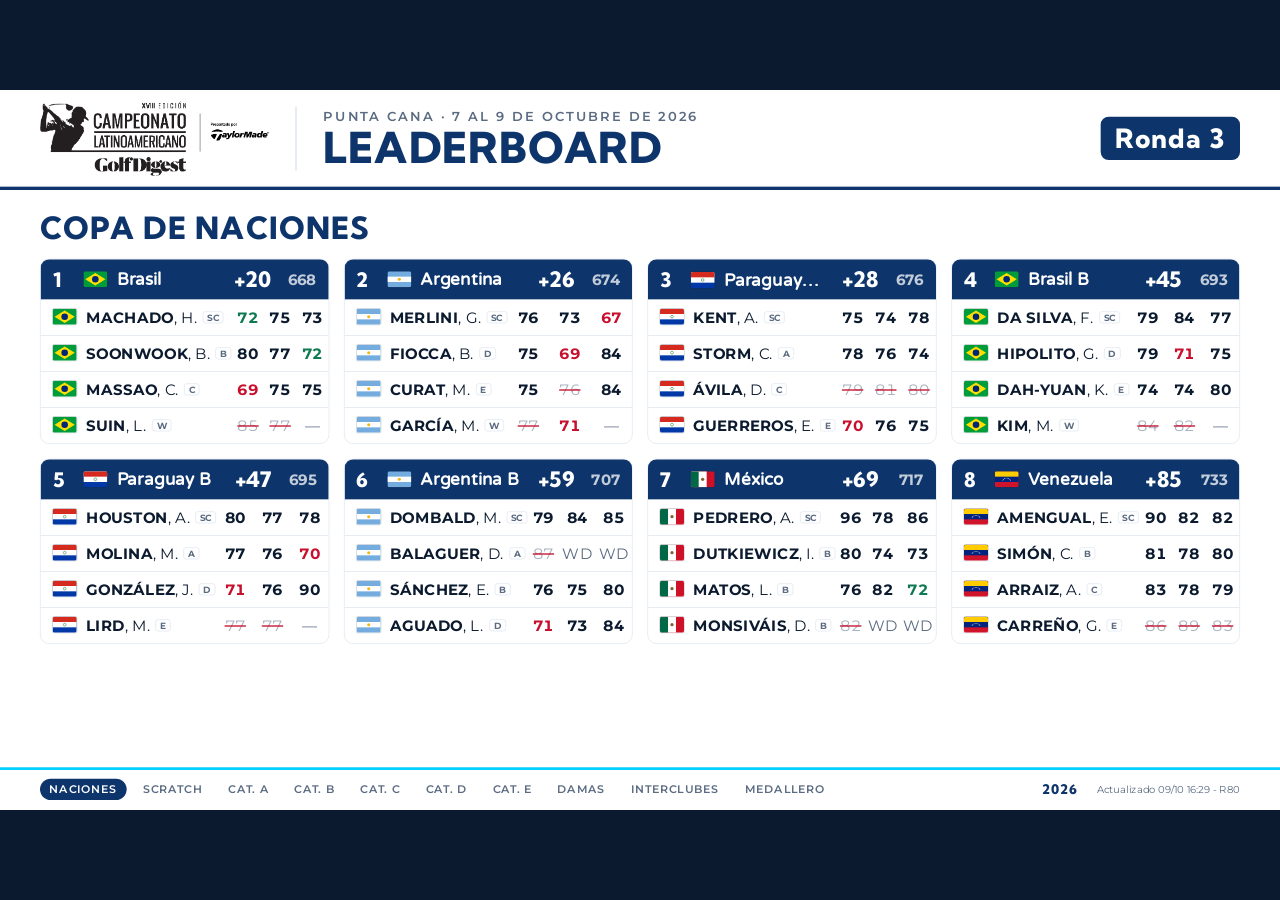
==== tv/index.html @ 01f88802 "Resultados 16:29 Co-Authored-By: Claude Opus 5.5 <noreply@anthropic.com> Claude-Session: https://cla" ====
<!doctype html><html lang="es"><head><meta charset="utf-8"><meta name="viewport" content="width=device-width,initial-scale=1,minimum-scale=1,maximum-scale=1,user-scalable=no,viewport-fit=cover"><meta name="robots" content="noindex,nofollow"><meta name="apple-mobile-web-app-capable" content="yes"><meta name="mobile-web-app-capable" content="yes"><meta name="apple-mobile-web-app-title" content="CL 2026"><meta name="theme-color" content="#0e356b"><style>*,*::before,*::after{box-sizing:border-box}:root{padding-top:env(safe-area-inset-top,0px);padding-bottom:env(safe-area-inset-bottom,0px)}body{margin:0}img{max-width:100%}[hidden]{display:none!important}</style><title>Leaderboard TV · XVIII Campeonato Latinoamericano de Golf</title><meta name="description" content="Resultados del XVIII Campeonato Latinoamericano de Golf: Copa de Naciones, categorías, Seniors e Interclubes. Punta Cana, 7 al 9 de octubre de 2026."><meta property="og:type" content="website"><meta property="og:site_name" content="Campeonato Latinoamericano de Golf 2026"><meta property="og:title" content="Leaderboard TV · XVIII Campeonato Latinoamericano de Golf"><meta property="og:description" content="Resultados del XVIII Campeonato Latinoamericano de Golf: Copa de Naciones, categorías, Seniors e Interclubes. Punta Cana, 7 al 9 de octubre de 2026."><meta property="og:url" content="https://leaderboard.latinoamericano.golf/tv/"><meta property="og:image" content="https://leaderboard.latinoamericano.golf/og.png"><meta property="og:image:width" content="1200"><meta property="og:image:height" content="630"><meta property="og:image:alt" content="Leaderboard del XVIII Campeonato Latinoamericano de Golf"><meta property="og:locale" content="es_LA"><meta name="twitter:card" content="summary_large_image"><meta name="twitter:title" content="Leaderboard TV · XVIII Campeonato Latinoamericano de Golf"><meta name="twitter:description" content="Resultados del XVIII Campeonato Latinoamericano de Golf: Copa de Naciones, categorías, Seniors e Interclubes. Punta Cana, 7 al 9 de octubre de 2026."><meta name="twitter:image" content="https://leaderboard.latinoamericano.golf/og.png"></head><body><title>Leaderboard TV CL 2026</title>
<link rel="preconnect" href="https://fonts.googleapis.com">
<link rel="stylesheet" href="https://fonts.googleapis.com/css2?family=Kumbh+Sans:wght@600;700;800&family=Varela+Round&family=Montserrat:wght@400;500;600;700&display=swap">
<style>
/* Pantalla de TV 1920x1080 escalada al tamaño de la ventana; diapositivas que rotan solas. Diseño único claro (blanco, azul marino), sin modo oscuro: la TV muestra siempre la identidad del Comité. */
:root{
  --bg:#ffffff; --surface:#f4f7fb; --fg:#0b1a2e; --muted:#5a6b82; --line:#dbe3ee;
  --accent:#0e356b; --accent-2:#174d99; --cyan:#00cfff; --accent-soft:#e6eef8; --on-accent:#ffffff;
  --under:#c8102e; --nc:#a3afbf; --gold:#c9a227;
  --display:"Kumbh Sans","Montserrat",system-ui,sans-serif; --sub:"Varela Round","Montserrat",system-ui,sans-serif; --body:"Montserrat",system-ui,sans-serif;
  color-scheme:light;
}
html,body{height:100%}
body{margin:0;background:#0b1a2e;color:var(--fg);font-family:var(--body);overflow:hidden}
#stage{position:absolute;left:0;top:0;width:1920px;height:1080px;background:var(--bg);transform-origin:0 0;display:grid;grid-template-rows:150px 1fr 64px;overflow:hidden}
.hd{display:flex;align-items:center;gap:40px;padding:0 60px;border-bottom:5px solid var(--accent)}
.hd img{height:112px;width:auto}
.hd .sep{width:2px;height:96px;background:var(--line)}
.hd .t{display:grid;gap:2px;flex:1}
.hd .ey{font-size:20px;font-weight:600;letter-spacing:.14em;text-transform:uppercase;color:var(--muted)}
.hd h1{margin:0;font-family:var(--display);font-weight:800;font-size:64px;line-height:1;letter-spacing:.02em;text-transform:uppercase;color:var(--accent)}
.hd .rd{display:grid;justify-items:end;gap:6px}
.hd .rd b{font-family:var(--display);font-weight:800;font-size:40px;color:var(--on-accent);background:var(--accent);border-radius:12px;padding:8px 22px;letter-spacing:.04em}
.hd .rd span{font-size:18px;color:var(--muted)}
.main{position:relative;padding:28px 60px 0}
.slide{position:absolute;inset:28px 60px 0;opacity:0;transition:opacity .6s ease;display:grid;grid-template-rows:auto 1fr;gap:18px}
.slide.on{opacity:1}
.st{display:flex;align-items:baseline;gap:22px}
.st h2{margin:0;font-family:var(--display);font-weight:800;font-size:46px;letter-spacing:.04em;text-transform:uppercase;color:var(--accent)}
.st span{font-size:22px;color:var(--muted)}
.st .pg{margin-left:auto;font-size:20px;font-weight:600;color:var(--accent-2)}
table{width:100%;border-collapse:collapse;font-variant-numeric:tabular-nums}
thead th{background:var(--accent);color:var(--on-accent);font-size:17px;font-weight:600;letter-spacing:.12em;text-transform:uppercase;height:48px;text-align:center}
thead th:first-child{border-radius:10px 0 0 0} thead th:last-child{border-radius:0 10px 0 0}
thead th.l{text-align:left;padding-left:18px}
td{height:47px;font-size:25px;text-align:center;border-bottom:1px solid var(--line);white-space:nowrap}
tbody tr:nth-child(even) td{background:var(--surface)}
td.pos{width:96px;font-weight:700;color:var(--accent)}
tr.lead td.pos{background:var(--accent-2)!important;color:var(--on-accent)}
td.l{text-align:left;padding-left:18px}
td.nm b{font-weight:700}
td.par{width:130px;font-family:var(--display);font-weight:800;font-size:29px}
td.r{width:118px} td.tot{width:140px;font-weight:700}
.u{color:var(--under)} .ev{color:#0f7a52} .dim{color:var(--muted)}
td.u:not(.par),td.ev:not(.par){font-weight:700}
.flg{width:36px;height:24px;margin-right:14px;vertical-align:-3px;border-radius:3px;box-shadow:0 0 0 1px rgba(11,26,46,.2)}
.cup{width:28px;height:28px;fill:var(--gold);vertical-align:-4px;margin-left:12px}
.star{width:26px;height:26px;fill:var(--gold);vertical-align:-4px;margin-left:8px}
.sr{display:inline-grid;place-items:center;width:26px;height:26px;margin-left:12px;font-size:15px;font-weight:800;color:var(--accent);border:2px solid var(--accent);border-radius:5px;vertical-align:2px}
.team b{font-family:var(--sub);font-weight:400;color:var(--accent)}
/* modo abierto: tarjetas por equipo */
.grid{display:grid;gap:22px;align-content:start}
.card{border:1px solid var(--line);border-radius:14px;overflow:hidden;background:var(--bg)}
.card .ch{display:grid;grid-template-columns:auto 1fr auto auto;align-items:center;gap:12px;background:var(--surface);padding:10px 18px;border-bottom:2px solid var(--accent)}
.card.lead .ch{background:var(--accent-soft)}
.card .cupc{margin:0 6px 0 0;width:26px;height:26px}
.card.lead .cp{color:var(--gold)}
.card .cp{font-family:var(--display);font-weight:800;font-size:30px;color:var(--accent)}
.card .cn{font-family:var(--sub);font-size:26px;color:var(--accent);white-space:nowrap;overflow:hidden;text-overflow:ellipsis}
.card .cpar{font-family:var(--display);font-weight:800;font-size:32px}
.card .ct{font-size:22px;font-weight:700;color:var(--muted);min-width:56px;text-align:right}
.card table td{height:54px;font-size:23px}
.card table td.l{padding-left:18px}
.card table td.s{width:64px}
.card table tr:last-child td{border-bottom:0}
.card table tbody tr:nth-child(even) td{background:transparent}
.grid.cmp{gap:18px}
.grid.cmp .card table td{height:41px;font-size:21px}
.grid.cmp .card .ch{padding:6px 18px}
.st .leg{margin-left:auto;display:inline-flex;align-items:center;gap:10px;font-size:20px;color:var(--muted)}
.st .leg + .pg{margin-left:28px}
.leg .sr{margin-left:0;width:22px;height:22px;font-size:13px}
.sr.srw{width:auto;padding:0 8px;font-size:14px;letter-spacing:.06em;text-transform:uppercase;height:26px}
.tag{display:inline-block;margin-left:8px;font-size:13px;font-weight:700;color:var(--muted);border:1px solid var(--line);border-radius:4px;padding:0 6px;vertical-align:3px}
.cnt{font-weight:700}
.cnt.u{color:var(--under)}
.cnt.ev{color:#0f7a52}
.nc{color:var(--nc);text-decoration:line-through;text-decoration-color:var(--under);text-decoration-thickness:2px}
.ft{display:flex;align-items:center;gap:10px;padding:0 60px;border-top:1px solid var(--line);position:relative}
.ft .dot{font-size:17px;font-weight:600;letter-spacing:.06em;text-transform:uppercase;color:var(--muted);padding:6px 14px;border-radius:999px;white-space:nowrap}
.ft .dot.on{background:var(--accent);color:var(--on-accent)}
.ft .bar{position:absolute;left:0;top:-1px;height:4px;background:var(--cyan);width:0}
.ft .up{font-size:15px;color:var(--muted);margin-left:18px}
.ft .yr{margin-left:auto;font-family:var(--display);font-weight:800;font-size:20px;color:var(--accent);letter-spacing:.08em}
body.nocur,body.nocur *{cursor:none}
.fs{position:fixed;left:50%;bottom:24px;transform:translateX(-50%);background:rgba(11,26,46,.85);color:#fff;font:600 15px/1 var(--body);padding:12px 18px;border-radius:999px;pointer-events:none;animation:fsfade 8s forwards}
@keyframes fsfade{0%,75%{opacity:1}100%{opacity:0}}

/* Opción 2: encabezado azul marino completo, todo en blanco */
.card .ch,.card.lead .ch{background:var(--accent)!important;border-bottom:0;padding:10px 18px}
.card .cp,.card .cn,.card .cpar,.card .ct{color:#fff!important}
.card .ct{opacity:.75}
.card .cp{min-width:34px}
.card .cn{font-weight:800}
.spn{display:inline-block;width:auto}
.spn.spt{height:32px;margin-left:14px;vertical-align:-6px;box-shadow:0 1px 3px rgba(0,0,0,.25)}
.card .spn.spt{height:34px;margin-left:12px;vertical-align:-7px;box-shadow:0 1px 3px rgba(0,0,0,.25)}
/* medallero */
.md{position:relative;display:inline-grid;place-items:center;width:40px;height:40px;border-radius:50%;vertical-align:middle;font-style:normal}
.md b{position:relative;font-family:var(--display);font-size:22px;font-weight:800;line-height:1;color:#fff;text-shadow:0 1px 1px rgba(0,0,0,.45)}
.md::before{content:"";position:absolute;inset:0;border-radius:50%;box-shadow:inset 0 0 0 3px rgba(255,255,255,.55),inset 0 -3px 5px rgba(0,0,0,.18),0 2px 4px rgba(0,0,0,.3)}
.md i{position:absolute;left:50%;top:-13px;width:18px;height:16px;transform:translateX(-50%);clip-path:polygon(0 0,100% 0,78% 100%,22% 100%);z-index:-1}
.md.oro{background:radial-gradient(circle at 35% 30%,#fff3b0,#f5c518 50%,#c99a00)}.md.oro i{background:#c8102e}.md.oro b{color:#5c4300;text-shadow:0 1px 0 rgba(255,255,255,.4)}
.md.plata{background:radial-gradient(circle at 35% 30%,#f4f6f9,#a7b0bd 50%,#5f6b7b)}.md.plata i{background:#1f5fd1}
.md.bronce{background:radial-gradient(circle at 35% 30%,#f7c3a0,#cd7f45 48%,#8a4517)}.md.bronce i{background:#0f7a52}
thead .md{margin-top:10px}
.mc{display:inline-block;min-width:64px;padding:4px 14px;border-radius:999px;font-family:var(--display);font-weight:800;font-size:30px;line-height:1.15}
.mc.oro{background:#fde68a;color:#5c4300}.mc.plata{background:#d5dbe3;color:#2b3442}.mc.bronce{background:#f2cdb1;color:#6b2f0b}.mc.z{color:var(--muted);font-weight:600}
.medw{display:grid;grid-template-columns:760px 1fr;gap:56px;align-items:end;height:100%;padding-bottom:20px}
.pod{display:grid;grid-template-columns:repeat(3,1fr);align-items:end;gap:14px;height:100%}
.pc{display:flex;flex-direction:column;align-items:center;gap:10px}
.pc .pf .flg,.pc .pf .fl{width:120px;height:80px;margin:0;border-radius:6px;box-shadow:0 2px 6px rgba(0,0,0,.2)}
.pc .pn{font-family:var(--display);font-weight:800;font-size:30px;color:var(--accent);text-transform:uppercase;letter-spacing:.03em;text-align:center;line-height:1.05}
.pc .pm{display:flex;gap:6px}.pc .pm .mc{min-width:46px;font-size:22px;padding:3px 9px}
.pb{width:100%;border-radius:14px 14px 0 0;display:grid;place-items:start center;padding-top:22px}
.pb .md{width:76px;height:76px}.pb .md b{font-size:40px}.pb .md i{display:none}
.pc.p1 .pb{height:300px;background:linear-gradient(#fde68a,#f5c518)}
.pc.p2 .pb{height:220px;background:linear-gradient(#e6eaef,#a7b0bd)}
.pc.p3 .pb{height:160px;background:linear-gradient(#f2cdb1,#cd7f45)}
table.medt{margin-top:6px}table.medt td{height:96px;font-size:34px}table.medt td.pos{width:150px}table.medt td.pos .md{width:58px;height:58px}table.medt td.pos .md b{font-size:30px}table.medt th:nth-child(n+3){width:220px}table.medt tr.nil td{height:78px;color:var(--muted)}table.medt tr.nil td.team b{color:var(--muted);font-weight:700}table.medt tr.top td.team b{font-size:40px}table.medt .mc{min-width:88px;font-size:38px;padding:6px 18px}table.medt td.team{text-align:left}table.medt td.team b{font-size:34px;font-weight:800;color:var(--accent);font-family:var(--display);margin-left:14px}table.medt tbody .md i{display:none}
table.medt td.team .flg,table.medt td.team .fl{width:54px;height:36px;vertical-align:middle}
table.medt td.tot{font-family:var(--display);font-weight:800;font-size:34px}
table.medt thead th{height:80px}table.medt thead .md{width:52px;height:52px;margin-top:12px}table.medt thead .md b{font-size:28px}table.medt td.tot{font-size:42px}table.medt td.team .flg,table.medt td.team .fl{width:66px;height:44px}
</style>
<div id="stage">
  <header class="hd">
    <img src="[data-uri]" alt="XVIII Campeonato Latinoamericano de Golf">
    <div class="sep"></div>
    <div class="t">
      <div class="ey">Punta Cana · 7 al 9 de octubre de 2026</div>
      <h1>Leaderboard</h1>
    </div>
    <div class="rd"><b id="rd">Ronda 1</b></div>
  </header>
  <main class="main" id="slides"></main>
  <footer class="ft" id="ft"></footer>
</div>
<div class="fs" id="fs">Pantalla completa: F11 (en Mac, Ctrl+Cmd+F)</div>
<script>
const SHEET = '1jxcTguMRh_5O1KulgI2xV7_UiC5Blj27go1vF2US-lo';
const FALLBACK = [{"id":"machado-herik","last":"MACHADO","first":"Herik","ln":"MACHADO","fn":"Herik","c":"BRA","cn":"Brasil","cat":"A","sc":true,"sr":false,"team":"Brasil","club":"","hi":-4,"hc":-1,"g":"M","idx":-3.5,"t1":["1","08:10",4],"t2":["10","08:20",2]},{"id":"merlini-gonzalo","last":"MERLINI","first":"Gonzalo José","ln":"MERLINI","fn":"Gonzalo","c":"ARG","cn":"Argentina","cat":"A","sc":true,"sr":false,"team":"Argentina","club":"","hi":-4,"hc":-1,"g":"M","idx":-3.3,"t1":["1","08:10",3],"t2":["10","08:20",1]},{"id":"vera-jeancarlo","last":"VERA","first":"Jeancarlo","ln":"VERA","fn":"Jeancarlo","c":"USA","cn":"Estados Unidos","cat":"A","sc":false,"sr":false,"team":"","club":"Sterling","hi":-2,"hc":1,"g":"M","idx":-1.6,"t1":["10","08:40",1],"t2":["1","08:40",1]},{"id":"houston-alejandro","last":"HOUSTON CUBILLA","first":"Alejandro","ln":"HOUSTON","fn":"Alejandro","c":"PAR","cn":"Paraguay","cat":"A","sc":true,"sr":false,"team":"Paraguay B","club":"","hi":-1,"hc":2,"g":"M","idx":-0.4,"t1":["1","08:20",2],"t2":["10","08:20",4]},{"id":"kent-alexander","last":"KENT","first":"Alexander","ln":"KENT","fn":"Alexander","c":"PAR","cn":"Paraguay","cat":"A","sc":true,"sr":false,"team":"Paraguay","club":"","hi":-1,"hc":2,"g":"M","idx":-0.3,"t1":["1","08:10",1],"t2":["10","08:10",1]},{"id":"storm-christian","last":"STORM PLATE","first":"Christian","ln":"STORM","fn":"Christian","c":"PAR","cn":"Paraguay","cat":"A","sc":false,"sr":false,"team":"Paraguay","club":"","hi":1,"hc":3,"g":"M","idx":0.7,"t1":["1","08:40",1],"t2":["10","08:30",1]},{"id":"pedrero-alonso","last":"PEDRERO","first":"Alonso","ln":"PEDRERO","fn":"Alonso","c":"MEX","cn":"México","cat":"A","sc":true,"sr":false,"team":"México","club":"","hi":1,"hc":4,"g":"M","idx":1.0,"t1":["1","08:10",2],"t2":["10","08:10",2]},{"id":"fuenzalida-daniel","last":"FUENZALIDA","first":"Daniel","ln":"FUENZALIDA","fn":"Daniel","c":"ARG","cn":"Argentina","cat":"A","sc":false,"sr":true,"team":"","club":"Mendoza","hi":1,"hc":4,"g":"M","idx":1.5,"t1":["10","08:50",1],"t2":["1","08:20",1]},{"id":"da-silva-fernando","last":"DA SILVA","first":"Fernando Augusto","ln":"DA SILVA","fn":"Fernando","c":"BRA","cn":"Brasil","cat":"A","sc":true,"sr":false,"team":"Brasil B","club":"","hi":3,"hc":6,"g":"M","idx":2.7,"t1":["1","08:20",4],"t2":["10","08:10",4]},{"id":"dombald-matias","last":"DOMBALD","first":"Matías","ln":"DOMBALD","fn":"Matías","c":"ARG","cn":"Argentina","cat":"A","sc":true,"sr":false,"team":"Argentina B","club":"","hi":3,"hc":6,"g":"M","idx":2.8,"t1":["1","08:20",3],"t2":["10","08:10",3]},{"id":"balaguer-diego","last":"BALAGUER","first":"Diego","ln":"BALAGUER","fn":"Diego","c":"ARG","cn":"Argentina","cat":"A","sc":false,"sr":false,"team":"Argentina B","club":"","hi":4,"hc":7,"g":"M","idx":4.0,"t1":["1","08:40",2],"t2":["10","08:30",2]},{"id":"molina-mauricio","last":"MOLINA MAIOLI","first":"Mauricio","ln":"MOLINA","fn":"Mauricio","c":"PAR","cn":"Paraguay","cat":"A","sc":false,"sr":false,"team":"","club":"Centenario","hi":4,"hc":7,"g":"M","idx":4.0,"t1":["10","08:10",1],"t2":["1","08:50",1]},{"id":"mohseni-sebastian","last":"MOHSENI","first":"Sebastián","ln":"MOHSENI","fn":"Sebastián","c":"USA","cn":"Estados Unidos","cat":"A","sc":false,"sr":false,"team":"","club":"USA","hi":5,"hc":8,"g":"M","idx":4.4,"t1":["10","08:30",1],"t2":["1","08:10",2]},{"id":"amengual-ernesto","last":"AMENGUAL","first":"Ernesto","ln":"AMENGUAL","fn":"Ernesto","c":"VEN","cn":"Venezuela","cat":"A","sc":true,"sr":true,"team":"Venezuela","club":"Caracas Country Club","hi":5,"hc":8,"g":"M","idx":4.6,"t1":["1","08:20",1],"t2":["10","08:20",3]},{"id":"matos-luis","last":"MATOS","first":"Luis","ln":"MATOS","fn":"Luis","c":"DOM","cn":"República Dominicana","cat":"B","sc":false,"sr":true,"team":"","club":"","hi":3,"hc":1,"g":"M","idx":5.6,"t1":["10","08:50",4],"t2":["1","08:50",4]},{"id":"monsivais-daniel","last":"MONSIVÁIS","first":"Daniel","ln":"MONSIVÁIS","fn":"Daniel","c":"MEX","cn":"México","cat":"B","sc":false,"sr":false,"team":"México","club":"","hi":4,"hc":1,"g":"M","idx":6.1,"t1":["1","08:50",1],"t2":["10","08:30",3]},{"id":"sanchez-eduardo","last":"SÁNCHEZ","first":"Eduardo","ln":"SÁNCHEZ","fn":"Eduardo","c":"ARG","cn":"Argentina","cat":"B","sc":false,"sr":true,"team":"Argentina B","club":"Mendoza","hi":4,"hc":2,"g":"M","idx":6.7,"t1":["10","08:50",3],"t2":["1","08:20",3]},{"id":"sloane-benjamin","last":"SLOANE","first":"Benjamín","ln":"SLOANE","fn":"Benjamín","c":"USA","cn":"Estados Unidos","cat":"B","sc":false,"sr":true,"team":"","club":"Sterling","hi":5,"hc":3,"g":"M","idx":7.5,"t1":["10","08:30",2],"t2":["1","08:10",1]},{"id":"simon-carlos","last":"SIMÓN","first":"Carlos","ln":"SIMÓN","fn":"Carlos","c":"VEN","cn":"Venezuela","cat":"B","sc":false,"sr":true,"team":"Venezuela","club":"Caracas Country Club","hi":6,"hc":3,"g":"M","idx":8.1,"t1":["1","08:50",2],"t2":["10","08:30",4]},{"id":"pascua-felipe","last":"PASCUA","first":"Felipe","ln":"PASCUA","fn":"Felipe","c":"USA","cn":"Estados Unidos","cat":"B","sc":false,"sr":false,"team":"","club":"USA","hi":6,"hc":4,"g":"M","idx":8.4,"t1":["10","08:30",3],"t2":["1","08:40",4]},{"id":"soonwook-byen","last":"SOONWOOK","first":"Byen","ln":"SOONWOOK","fn":"Byen","c":"BRA","cn":"Brasil","cat":"B","sc":false,"sr":false,"team":"Brasil","club":"Federacao","hi":6,"hc":4,"g":"M","idx":8.9,"t1":["1","08:30",1],"t2":["10","09:10",3]},{"id":"garcia-maria","last":"GARCÍA","first":"María Eugenia","ln":"GARCÍA","fn":"María","c":"ARG","cn":"Argentina","cat":"Damas","sc":false,"sr":false,"team":"Argentina","club":"","hi":4,"hc":10,"g":"F","idx":9.3,"t1":["1","09:00",1],"t2":["10","08:40",3]},{"id":"valderrama-hector","last":"VALDERRAMA","first":"Héctor","ln":"VALDERRAMA","fn":"Héctor","c":"USA","cn":"Estados Unidos","cat":"B","sc":false,"sr":false,"team":"","club":"Sterling","hi":7,"hc":5,"g":"M","idx":9.3,"t1":["10","08:40",2],"t2":["1","08:40",2]},{"id":"paniagua-enrique","last":"PANIAGUA","first":"Enrique","ln":"PANIAGUA","fn":"Enrique","c":"ARG","cn":"Argentina","cat":"B","sc":false,"sr":true,"team":"","club":"Mendoza","hi":8,"hc":6,"g":"M","idx":10.6,"t1":["10","08:50",2],"t2":["1","08:20",2]},{"id":"dutkiewicz-idzi","last":"DUTKIEWICZ","first":"Idzi","ln":"DUTKIEWICZ","fn":"Idzi","c":"MEX","cn":"México","cat":"B","sc":false,"sr":false,"team":"México","club":"","hi":8,"hc":6,"g":"M","idx":10.9,"t1":["1","08:40",4],"t2":["10","09:00",2]},{"id":"avila-diego","last":"ÁVILA CORVALÁN","first":"Diego","ln":"ÁVILA","fn":"Diego","c":"PAR","cn":"Paraguay","cat":"C","sc":false,"sr":false,"team":"Paraguay","club":"Centenario","hi":9,"hc":6,"g":"M","idx":11.1,"t1":["1","08:50",3],"t2":["10","08:40",1]},{"id":"alves-norivaldo","last":"ALVES","first":"Norivaldo","ln":"ALVES","fn":"Norivaldo","c":"BRA","cn":"Brasil","cat":"C","sc":false,"sr":true,"team":"","club":"Guarapiranga","hi":9,"hc":7,"g":"M","idx":11.7,"t1":["10","09:00",1],"t2":["1","09:00",3]},{"id":"maioli-lara","last":"MAIOLI BARTOLETTI","first":"Lara Lee","ln":"MAIOLI","fn":"Lara","c":"PAR","cn":"Paraguay","cat":"Damas","sc":false,"sr":false,"team":"","club":"Centenario","hi":6,"hc":13,"g":"F","idx":11.9,"t1":["10","09:10",3],"t2":["1","09:10",3]},{"id":"massao-celio","last":"MASSAO KANESAKI","first":"Celio","ln":"MASSAO","fn":"Celio","c":"BRA","cn":"Brasil","cat":"C","sc":false,"sr":false,"team":"Brasil","club":"","hi":11,"hc":8,"g":"M","idx":13.2,"t1":["1","09:00",2],"t2":["10","08:40",4]},{"id":"arraiz-andres","last":"ARRAIZ","first":"Andrés","ln":"ARRAIZ","fn":"Andrés","c":"VEN","cn":"Venezuela","cat":"C","sc":false,"sr":true,"team":"Venezuela","club":"Caracas Country Club","hi":11,"hc":9,"g":"M","idx":13.7,"t1":["10","09:00",4],"t2":["10","09:00",4]},{"id":"kyoung-aie-kim","last":"KYOUNG-AIE","first":"Kim","ln":"KYOUNG-AIE","fn":"Kim","c":"BRA","cn":"Brasil","cat":"Damas","sc":false,"sr":true,"team":"","club":"","hi":8,"hc":15,"g":"F","idx":13.7,"t1":["10","09:10",2],"t2":["1","09:10",2]},{"id":"fiore-sergio","last":"FIORE BOGARÍN","first":"Sergio Luis","ln":"FIORE","fn":"Sergio","c":"PAR","cn":"Paraguay","cat":"C","sc":false,"sr":false,"team":"Paraguay B","club":"Centenario","hi":12,"hc":9,"g":"M","idx":14.2,"t1":["1","08:40",3],"t2":["10","09:00",1]},{"id":"schemel-alexander","last":"SCHEMEL","first":"Alexander","ln":"SCHEMEL","fn":"Alexander","c":"BRA","cn":"Brasil","cat":"C","sc":false,"sr":false,"team":"","club":"Guarapiranga","hi":12,"hc":9,"g":"M","idx":14.2,"t1":["10","09:00",3],"t2":["10","09:00",3]},{"id":"kim-mija","last":"KIM","first":"Mija","ln":"KIM","fn":"Mija","c":"BRA","cn":"Brasil","cat":"Damas","sc":false,"sr":false,"team":"Brasil B","club":"Federacao","hi":9,"hc":16,"g":"F","idx":14.7,"t1":["10","09:10",1],"t2":["1","09:10",1]},{"id":"fiocca-bautista","last":"FIOCCA","first":"Bautista","ln":"FIOCCA","fn":"Bautista","c":"ARG","cn":"Argentina","cat":"D","sc":false,"sr":false,"team":"Argentina","club":"","hi":13,"hc":10,"g":"M","idx":15.0,"t1":["1","09:00",4],"t2":["10","08:50",2]},{"id":"barros-ezequiel","last":"BARROS","first":"Ezequiel","ln":"BARROS","fn":"Ezequiel","c":"ARG","cn":"Argentina","cat":"D","sc":false,"sr":true,"team":"","club":"","hi":14,"hc":11,"g":"M","idx":15.8,"t1":["1","09:10",2],"t2":["1","08:30",3]},{"id":"amarilla-matias","last":"AMARILLA","first":"Matías","ln":"AMARILLA","fn":"Matías","c":"PAR","cn":"Paraguay","cat":"D","sc":false,"sr":false,"team":"","club":"","hi":14,"hc":11,"g":"M","idx":15.8,"t1":["10","08:20",1],"t2":["1","09:00",1]},{"id":"mohseni-abbas","last":"MOHSENI","first":"Abbas","ln":"MOHSENI","fn":"Abbas","c":"USA","cn":"Estados Unidos","cat":"D","sc":false,"sr":true,"team":"","club":"USA","hi":14,"hc":12,"g":"M","idx":16.3,"t1":["10","08:40",4],"t2":["1","08:40",3]},{"id":"aguado-luis","last":"AGUADO","first":"Luis","ln":"AGUADO","fn":"Luis","c":"ARG","cn":"Argentina","cat":"D","sc":false,"sr":true,"team":"Argentina B","club":"Mendoza","hi":14,"hc":12,"g":"M","idx":16.7,"t1":["1","09:10",1],"t2":["1","08:50",3]},{"id":"kim-mario","last":"KIM","first":"Mario Ricardo","ln":"KIM","fn":"Mario","c":"BRA","cn":"Brasil","cat":"D","sc":false,"sr":true,"team":"","club":"Guarapiranga","hi":15,"hc":12,"g":"M","idx":17.2,"t1":["1","08:30",3],"t2":["10","08:50",3]},{"id":"gonzalez-jose","last":"GONZÁLEZ","first":"José Domingo","ln":"GONZÁLEZ","fn":"José","c":"PAR","cn":"Paraguay","cat":"D","sc":false,"sr":true,"team":"Paraguay B","club":"","hi":15,"hc":13,"g":"M","idx":17.3,"t1":["1","09:00",3],"t2":["10","08:50",1]},{"id":"suin-lee","last":"SUIN","first":"Lee","ln":"SUIN","fn":"Lee","c":"BRA","cn":"Brasil","cat":"Damas","sc":false,"sr":false,"team":"Brasil","club":"","hi":12,"hc":20,"g":"F","idx":17.7,"t1":["10","09:10",4],"t2":["1","09:10",4]},{"id":"hipolito-gil","last":"HIPOLITO","first":"Gil","ln":"HIPOLITO","fn":"Gil","c":"BRA","cn":"Brasil","cat":"D","sc":false,"sr":true,"team":"Brasil B","club":"Federacao","hi":16,"hc":14,"g":"M","idx":18.3,"t1":["1","08:50",4],"t2":["10","08:40",2]},{"id":"guerreros-esteban","last":"GUERREROS G.","first":"Esteban","ln":"GUERREROS","fn":"Esteban","c":"PAR","cn":"Paraguay","cat":"E","sc":false,"sr":false,"team":"Paraguay","club":"","hi":16,"hc":14,"g":"M","idx":18.5,"t1":["10","08:20",2],"t2":["1","09:00",2]},{"id":"dah-yuan-kuo","last":"DAH-YUAN","first":"Kuo","ln":"DAH-YUAN","fn":"Kuo","c":"BRA","cn":"Brasil","cat":"E","sc":false,"sr":false,"team":"Brasil B","club":"Federacao","hi":17,"hc":14,"g":"M","idx":19.0,"t1":["1","08:30",2],"t2":["10","09:10",4]},{"id":"kim-thiago","last":"KIM","first":"Thiago","ln":"KIM","fn":"Thiago","c":"BRA","cn":"Brasil","cat":"E","sc":false,"sr":true,"team":"","club":"Guarapiranga","hi":17,"hc":14,"g":"M","idx":19.0,"t1":["1","08:30",4],"t2":["10","08:50",4]},{"id":"severo-fausto","last":"SEVERO","first":"Fausto","ln":"SEVERO","fn":"Fausto","c":"BRA","cn":"Brasil","cat":"E","sc":false,"sr":false,"team":"","club":"","hi":17,"hc":14,"g":"M","idx":19.0,"t1":["10","09:00",2],"t2":["1","09:00",4]},{"id":"azizi-mir","last":"AZIZI","first":"Mir","ln":"AZIZI","fn":"Mir","c":"USA","cn":"Estados Unidos","cat":"E","sc":false,"sr":true,"team":"","club":"USA","hi":17,"hc":14,"g":"M","idx":19.2,"t1":["10","08:40",3],"t2":["1","08:10",3]},{"id":"lird-martin","last":"LIRD","first":"Martín","ln":"LIRD","fn":"Martín","c":"PAR","cn":"Paraguay","cat":"E","sc":false,"sr":false,"team":"Paraguay B","club":"","hi":18,"hc":15,"g":"M","idx":20.3,"t1":["10","08:10",2],"t2":["1","08:50",2]},{"id":"curat-manuel","last":"CURAT VALLENILLA","first":"Manuel","ln":"CURAT","fn":"Manuel","c":"ARG","cn":"Argentina","cat":"E","sc":false,"sr":false,"team":"Argentina","club":"","hi":18,"hc":16,"g":"M","idx":20.5,"t1":["10","08:10",3],"t2":["10","09:10",1]},{"id":"piazza-amadeo","last":"PIAZZA","first":"Amadeo Félix","ln":"PIAZZA","fn":"Amadeo","c":"ARG","cn":"Argentina","cat":"E","sc":false,"sr":true,"team":"","club":"","hi":19,"hc":16,"g":"M","idx":21.1,"t1":["1","09:10",3],"t2":["1","08:30",1]},{"id":"carreno-guillermo","last":"CARREÑO","first":"Guillermo","ln":"CARREÑO","fn":"Guillermo","c":"VEN","cn":"Venezuela","cat":"E","sc":false,"sr":false,"team":"Venezuela","club":"Caracas Country Club","hi":24,"hc":21,"g":"M","idx":25.8,"t1":["10","08:20",3],"t2":["10","09:10",2]},{"id":"soares-horacio","last":"SOARES","first":"Horacio","ln":"SOARES","fn":"Horacio","c":"ARG","cn":"Argentina","cat":"E","sc":false,"sr":true,"team":"","club":"","hi":24,"hc":21,"g":"M","idx":26.5,"t1":["1","09:10",4],"t2":["1","08:30",2]}];
const ROUNDS = [1,2,3], CATS = ['A','B','C','D','E','Damas'], STAT = ['DQ','NR','WD'];
let R = [];
let RES = {};            // id -> {1:{holes,st,hm},...}
let view = 'r1';
let MAXR = 3;   // última ronda habilitada (las siguientes se muestran desactivadas)
let readAt = null, srcMsg = '';
const open = new Set();
const isNum = v => typeof v === 'number' && isFinite(v);
const fmtH = h => h < 0 ? '+' + (-h) : String(h);
const toPar = d => d === 0 ? 'E' : (d > 0 ? '+' + d : String(d));
const parCls = d => d < 0 ? 'u' : (d === 0 ? 'ev' : 'e');
function reduction(d){ if (d <= -11) return 10; return ({'-10':8,'-9':6,'-8':5,'-7':4,'-6':3,'-5':2,'-4':1})[d] || 0; }
const norm = s => String(s||'').normalize('NFD').replace(/[̀-ͯ]/g,'').toUpperCase().replace(/\s+/g,' ').trim();
R = FALLBACK.map(p => ({...p, id: norm(p.last + ', ' + p.first)}));
const FLAGS = {ARG:'🇦🇷',BRA:'🇧🇷',PAR:'🇵🇾',VEN:'🇻🇪',MEX:'🇲🇽',USA:'🇺🇸',DOM:'🇩🇴',CHI:'🇨🇱',URU:'🇺🇾',PER:'🇵🇪',COL:'🇨🇴',ECU:'🇪🇨',BOL:'🇧🇴',PAN:'🇵🇦',CRC:'🇨🇷',GUA:'🇬🇹'};
const SVGF = {"ARG": "<rect width=\"30\" height=\"20\" fill=\"#74ACDF\"/><rect y=\"6.67\" width=\"30\" height=\"6.67\" fill=\"#fff\"/><circle cx=\"15\" cy=\"10\" r=\"1.9\" fill=\"#F6B40E\"/>", "BRA": "<rect width=\"30\" height=\"20\" fill=\"#009C3B\"/><path d=\"M15 2.2 27.6 10 15 17.8 2.4 10z\" fill=\"#FFDF00\"/><circle cx=\"15\" cy=\"10\" r=\"4.1\" fill=\"#002776\"/>", "PAR": "<rect width=\"30\" height=\"20\" fill=\"#0038A8\"/><rect width=\"30\" height=\"13.33\" fill=\"#fff\"/><rect width=\"30\" height=\"6.67\" fill=\"#D52B1E\"/><circle cx=\"15\" cy=\"10\" r=\"1.7\" fill=\"none\" stroke=\"#2E7D32\" stroke-width=\".7\"/>", "VEN": "<rect width=\"30\" height=\"20\" fill=\"#CF142B\"/><rect width=\"30\" height=\"13.33\" fill=\"#00247D\"/><rect width=\"30\" height=\"6.67\" fill=\"#FFCC00\"/><g fill=\"#fff\"><circle cx=\"19.83\" cy=\"11.05\" r=\".55\"/><circle cx=\"18.92\" cy=\"9.84\" r=\".55\"/><circle cx=\"17.55\" cy=\"8.94\" r=\".55\"/><circle cx=\"15.88\" cy=\"8.46\" r=\".55\"/><circle cx=\"14.12\" cy=\"8.46\" r=\".55\"/><circle cx=\"12.45\" cy=\"8.94\" r=\".55\"/><circle cx=\"11.08\" cy=\"9.84\" r=\".55\"/><circle cx=\"10.17\" cy=\"11.05\" r=\".55\"/></g>", "MEX": "<rect width=\"30\" height=\"20\" fill=\"#CE1126\"/><rect width=\"20\" height=\"20\" fill=\"#fff\"/><rect width=\"10\" height=\"20\" fill=\"#006847\"/><circle cx=\"15\" cy=\"10\" r=\"2\" fill=\"#8B5A2B\"/>", "USA": "<rect width=\"30\" height=\"20\" fill=\"#fff\"/><rect y=\"0.000\" width=\"30\" height=\"1.538\" fill=\"#B22234\"/><rect y=\"3.077\" width=\"30\" height=\"1.538\" fill=\"#B22234\"/><rect y=\"6.154\" width=\"30\" height=\"1.538\" fill=\"#B22234\"/><rect y=\"9.231\" width=\"30\" height=\"1.538\" fill=\"#B22234\"/><rect y=\"12.308\" width=\"30\" height=\"1.538\" fill=\"#B22234\"/><rect y=\"15.385\" width=\"30\" height=\"1.538\" fill=\"#B22234\"/><rect y=\"18.462\" width=\"30\" height=\"1.538\" fill=\"#B22234\"/><rect width=\"12\" height=\"10.77\" fill=\"#3C3B6E\"/><g fill=\"#fff\"><circle cx=\"1.6\" cy=\"1.5\" r=\".42\"/><circle cx=\"3.8\" cy=\"1.5\" r=\".42\"/><circle cx=\"6.0\" cy=\"1.5\" r=\".42\"/><circle cx=\"8.2\" cy=\"1.5\" r=\".42\"/><circle cx=\"10.4\" cy=\"1.5\" r=\".42\"/><circle cx=\"2.7\" cy=\"3.5\" r=\".42\"/><circle cx=\"4.9\" cy=\"3.5\" r=\".42\"/><circle cx=\"7.1\" cy=\"3.5\" r=\".42\"/><circle cx=\"9.3\" cy=\"3.5\" r=\".42\"/><circle cx=\"1.6\" cy=\"5.4\" r=\".42\"/><circle cx=\"3.8\" cy=\"5.4\" r=\".42\"/><circle cx=\"6.0\" cy=\"5.4\" r=\".42\"/><circle cx=\"8.2\" cy=\"5.4\" r=\".42\"/><circle cx=\"10.4\" cy=\"5.4\" r=\".42\"/><circle cx=\"2.7\" cy=\"7.3\" r=\".42\"/><circle cx=\"4.9\" cy=\"7.3\" r=\".42\"/><circle cx=\"7.1\" cy=\"7.3\" r=\".42\"/><circle cx=\"9.3\" cy=\"7.3\" r=\".42\"/><circle cx=\"1.6\" cy=\"9.3\" r=\".42\"/><circle cx=\"3.8\" cy=\"9.3\" r=\".42\"/><circle cx=\"6.0\" cy=\"9.3\" r=\".42\"/><circle cx=\"8.2\" cy=\"9.3\" r=\".42\"/><circle cx=\"10.4\" cy=\"9.3\" r=\".42\"/></g>", "DOM": "<rect width=\"30\" height=\"20\" fill=\"#CE1126\"/><rect width=\"13\" height=\"8\" fill=\"#002D62\"/><rect x=\"17\" y=\"12\" width=\"13\" height=\"8\" fill=\"#002D62\"/><rect x=\"13\" width=\"4\" height=\"20\" fill=\"#fff\"/><rect y=\"8\" width=\"30\" height=\"4\" fill=\"#fff\"/><circle cx=\"15\" cy=\"10\" r=\"1.4\" fill=\"#2E7D32\"/>", "CHI": "<rect width=\"30\" height=\"20\" fill=\"#D52B1E\"/><rect width=\"30\" height=\"10\" fill=\"#fff\"/><rect width=\"10\" height=\"10\" fill=\"#0039A6\"/><path d=\"M5 2.2 5.94 4.9 8.8 4.97 6.52 6.7 7.35 9.45 5 7.82 2.65 9.45 3.48 6.7 1.2 4.97 4.06 4.9z\" fill=\"#fff\"/>", "URU": "<rect width=\"30\" height=\"20\" fill=\"#fff\"/><rect y=\"2.222\" width=\"30\" height=\"2.222\" fill=\"#0038A8\"/><rect y=\"6.667\" width=\"30\" height=\"2.222\" fill=\"#0038A8\"/><rect y=\"11.111\" width=\"30\" height=\"2.222\" fill=\"#0038A8\"/><rect y=\"15.556\" width=\"30\" height=\"2.222\" fill=\"#0038A8\"/><rect width=\"11\" height=\"11.11\" fill=\"#fff\"/><circle cx=\"5.5\" cy=\"5.55\" r=\"3\" fill=\"#FCD116\"/>", "PER": "<rect width=\"30\" height=\"20\" fill=\"#D91023\"/><rect x=\"10\" width=\"10\" height=\"20\" fill=\"#fff\"/>", "COL": "<rect width=\"30\" height=\"20\" fill=\"#CE1126\"/><rect width=\"30\" height=\"15\" fill=\"#003893\"/><rect width=\"30\" height=\"10\" fill=\"#FCD116\"/>"};
const flag = (code, f) => SVGF[code] ? `<svg class="flg" viewBox="0 0 30 20" aria-hidden="true">${SVGF[code]}</svg>` : `<span class="fl" aria-hidden="true">${f || FLAGS[code] || ''}</span>`;
const STAR = '<svg class="star" viewBox="0 0 24 24" aria-label="Mejor Senior" role="img"><path d="M12 2.5l2.9 6 6.6.8-4.9 4.6 1.3 6.6L12 17.3l-5.9 3.2 1.3-6.6L2.5 9.3l6.6-.8z"/></svg>';
const CUP = '<svg class="cup" viewBox="0 0 24 24" aria-label="Campeón" role="img"><path d="M7 3h10v2h3v3a4 4 0 0 1-4 4h-.4A5 5 0 0 1 13 14.9V17h3v2H8v-2h3v-2.1A5 5 0 0 1 8.4 12H8a4 4 0 0 1-4-4V5h3V3Zm10 4v3a2 2 0 0 0 1-1.7V7h-1ZM6 7v1.3A2 2 0 0 0 7 10V7H6ZM7 20h10v1.5H7z"/></svg>';

/* --- lectura de la planilla --- */
const num = v => { if (v === '' || v == null) return null; const n = Number(String(v).replace(',','.')); return isFinite(n) ? n : null; };
function ingestParticipants(values){
  if (!values || values.length < 2) return;
  const h = values[0].map(norm), col = n => h.indexOf(norm(n));
  const c = {full:col('Nombre Completo'), fn:col('Name'), ln:col('Last Name'), sr:col('Senior'), ctry:col('Country'), team:col('Equipo Nación'), sc:col('Scratch'), club:col('Equipo Interclub'), cat:col('Categoría'), hi:col('Hcp Iberostar'), hc:col('Hcp Corales'), flag:col('Flag')};
  if (c.full < 0 || c.cat < 0) return;
  const CODE = {ARGENTINA:'ARG',BRASIL:'BRA',PARAGUAY:'PAR',VENEZUELA:'VEN',MEXICO:'MEX','ESTADOS UNIDOS':'USA','REPUBLICA DOMINICANA':'DOM',CHILE:'CHI',URUGUAY:'URU',PERU:'PER',COLOMBIA:'COL'};
  const out = [];
  for (const row of values.slice(1)){
    const full = (row[c.full]||'').trim(); if (!full) continue;
    const [last, first=''] = full.split(',').map(s => s.trim());
    const ctry = row[c.ctry] || '';
    out.push({id: norm(full), last, first, ln: row[c.ln] || last, fn: row[c.fn] || first.split(' ')[0],
      c: CODE[norm(ctry)] || norm(ctry).slice(0,3), cat: row[c.cat] || '', sc: String(row[c.sc]).toUpperCase() === 'TRUE',
      sr: String(row[c.sr]||'').includes('✔'), team: row[c.team] || '', club: row[c.club] || '',
      hi: num(row[c.hi]) ?? 0, hc: num(row[c.hc]) ?? 0, f: c.flag >= 0 ? (row[c.flag] || '') : ''});
  }
  if (out.length) R = out;
}
let PARS = {1:[4,3,4,4,5,4,4,3,5,4,3,4,5,4,4,3,5,4], 3:[4,3,4,5,4,4,5,4,3,4,3,5,4,5,4,4,3,4]};
const parOf = r => r === 3 ? PARS[3] : PARS[1];
const COURSE = r => r === 3 ? 'Corales Golf Course' : 'Iberostar Bávaro Golf Club';
function ingestResults(values){
  if (!values) return;
  const hi = values.findIndex(row => row.some(c => norm(c) === 'GROSS')); if (hi < 0) return;
  const H = values[hi].map(norm), ci = n => H.indexOf(n);
  const cR = ci('RONDA'), cJ = H.findIndex(h => h.startsWith('JUGADOR')), cE = ci('ESTADO'), cIR = ci('INDEX RONDA'), cIU = ci('INDEX USADO'), cH = ci('HCP BASE') >= 0 ? ci('HCP BASE') : ci('HCP');
  const ch = []; for (let k = 1; k <= 18; k++) ch.push(ci(String(k)));
  if (ch.some(c => c < 0)) return;
  const res = {};
  for (const row of values.slice(hi+1)){
    const a = norm(row[cR]);
    if (a === 'PAR'){ const p = ch.map(c => num(row[c])); if (p.every(isNum)) { if (norm(row[cJ]).includes('CORALES')) PARS[3] = p; else PARS[1] = p; } continue; }
    const m = /^R([123])$/.exec(a); if (!m) continue;
    const id = norm(row[cJ]); if (!id) continue;
    const st = STAT.includes(norm(row[cE])) ? norm(row[cE]) : null;
    (res[id] = res[id] || {})[+m[1]] = {holes: ch.map(c => num(row[c])), st, hcp: cH >= 0 ? num(row[cH]) : null, iu: cIU >= 0 ? num(row[cIU]) : null, ir: cIR >= 0 ? num(row[cIR]) : null};
  }
  RES = res;
}

/* --- cálculo --- */
let C = {};
function card(p){
  const out = {}; let adj = false, red = 0;
  for (const r of ROUNDS){
    const x = (RES[p.id]||{})[r] || {holes:[], st:null, hcp:null, iu:null, ir:null};
    const par = parOf(r);
    if (isNum(x.ir)) { adj = true; red = 0; }   // Index nuevo del Comité: reinicia las reducciones
    const h = (isNum(x.hcp) ? x.hcp : (r === 3 ? p.hc : p.hi)) - red;
    const filled = x.holes.map((v,i) => isNum(v) ? i : -1).filter(i => i >= 0);
    const thru = filled.length;
    const o = {h, red, iu: x.iu, adj, thru, st: x.st, holes: x.holes, par};
    if (thru){
      o.gp = filled.reduce((s,i) => s + x.holes[i] - par[i], 0);
      o.np = o.gp - Math.round(h * thru / 18);
      if (thru === 18){ o.g = x.holes.reduce((s,v) => s+v, 0); o.n = o.g - h; o.np = o.n - 72; red += reduction(o.np); }
    }
    out[r] = o;
  }
  return out;
}

/* --- tarjeta hoyo a hoyo --- */
function nine(o, from){
  const idx = [...Array(9)].map((_,i) => from + i);
  const sum = a => a.every(isNum) ? a.reduce((s,v) => s+v, 0) : '';
  const sc = idx.map(i => o.holes[i]);
  const mark = (v, par) => { if (!isNum(v)) return '<td class="dim">·</td>'; const d = v - par;
    return `<td><span class="sk ${d<=-2?'eg':d===-1?'bi':d===1?'bo':d>=2?'db':''}">${v}</span></td>`; };
  return `<table class="nine"><tr class="hh"><th>Hoyo</th>${idx.map(i=>`<th>${i+1}</th>`).join('')}<th>${from?'Vta':'Ida'}</th></tr>`
    + `<tr class="pp"><th>Par</th>${idx.map(i=>`<td>${o.par[i]}</td>`).join('')}<td>${sum(idx.map(i=>o.par[i]))}</td></tr>`
    + `<tr class="ss"><th>Score</th>${idx.map(i=>mark(o.holes[i], o.par[i])).join('')}<td><b>${sum(sc)}</b></td></tr></table>`;
}
function scoreDetail(p){
  return RS().map((r, i) => { const o = C[p.id][r];
    const head = `<div class="rh"><b>R${r}</b><span>${COURSE(r)}</span>${i === 0 && SPONSOR[p.team] ? `<span class="spd">${spImg(p.team,'spl')}</span>` : ''}</div>`;
    if (!o.thru) return `<div class="rc">${head}<p class="sub">${o.st || 'Resultado pendiente'}</p></div>`;
    const hcp = `Hcp ${o.h}${o.red ? ` <small>(−${o.red} reducción)</small>` : ''}${isNum(o.iu) ? ` <small>· Index ${String(o.iu).replace('.',',')}${o.adj ? ' (ajustado)' : ''}</small>` : ''}`;
    const line = o.thru === 18
      ? `<div class="sum"><span>Gross <b>${o.g}</b> <small class="${parCls(o.g-72)}">${toPar(o.g-72)}</small></span><span>${hcp}</span><span>Neto <b>${o.n}</b> <small class="${parCls(o.np)}">${toPar(o.np)}</small></span>${o.st?`<span class="tag">${o.st}</span>`:''}</div>`
      : `<div class="sum"><span>${o.st || o.thru + ' hoyos'}</span><span>${hcp}</span></div>`;
    return `<div class="rc">${head}<div class="nines">${nine(o,0)}${nine(o,9)}</div>${line}</div>`;
  }).join('');
}
/* Copa: solo con R3/Total elegido y la R3 terminada (cada jugador con R3 completa o con DQ/NR/WD) */
let FIN = false;
function recompute(){ C = Object.fromEntries(R.map(p => [p.id, card(p)]));
  FIN = view === 'r3' && R.length > 0 && R.every(p => C[p.id][3].thru === 18 || ROUNDS.some(r => C[p.id][r].st)); }
const pk = k => k === 'g' ? 'gp' : 'np';
const RS = () => ROUNDS.slice(0, +view[1]);
function standing(p, k){
  let v = 0, any = false, st = null, nr = 0;
  for (const r of RS()){ const o = C[p.id][r]; if (o.st) st = o.st; if (o.thru){ v += o[pk(k)]; any = true; } if (o.thru === 18) nr++; }
  /* con DQ/NR/WD: al fondo; entre ellos, primero el que jugó más rondas y luego el mejor acumulado */
  if (st) return {grp:3, v: -nr * 10000 + v, st};
  /* todos juntos por score bajo par acumulado: un -5 con solo R1 va arriba de un -4 con R1+R2 */
  return any ? {grp:0, v} : {grp:2, v:0};
}
function rank(items, keyFn, tb, tvFn = null){
  const ks = items.map(x => ({x, k:keyFn(x)}));
  ks.sort((a,b) => a.k.grp - b.k.grp || a.k.v - b.k.v || tb(a.x).localeCompare(tb(b.x)));
  /* desempate provisorio: dentro de cada empate, si todos tienen vector de desempate, se ordena por él */
  const cmpV = (a, b) => { for (let i = 0; i < a.length; i++) { const d = a[i] - b[i]; if (Math.abs(d) > 1e-9) return d; } return 0; };
  if (tvFn) for (let i = 0; i < ks.length;){
    let j = i; while (j < ks.length && !ks[i].k.grp && !ks[j].k.grp && ks[j].k.v === ks[i].k.v) j++;
    if (j - i > 1){ const g = ks.slice(i, j); g.forEach(o => o.tv = tvFn(o.x));
      if (g.every(o => o.tv)) { g.sort((a,b) => cmpV(a.tv, b.tv) || tb(a.x).localeCompare(tb(b.x))); ks.splice(i, j - i, ...g); } else g.forEach(o => o.tv = null); }
    i = Math.max(j, i + 1);
  }
  const same = (a, b) => !a.k.grp && !b.k.grp && a.k.v === b.k.v && (!a.tv || !b.tv || cmpV(a.tv, b.tv) === 0);
  ks.forEach((it, i) => {
    if (it.k.grp) { it.pos = it.k.st || '—'; return; }
    let s = i; while (s > 0 && same(ks[s-1], it)) s--;
    const tied = (i > 0 && same(ks[i-1], it)) || (i + 1 < ks.length && same(ks[i+1], it));
    it.pos = (tied ? 'T' : '') + (s + 1); it.lead = s === 0;
  });
  return ks;
}
/* vector de desempate provisorio: con 2+ rondas, últimos 18 (la última ronda); luego últimos 9, 6, 3, 2 y 1 de la última ronda.
   En neto se descuenta el hándicap proporcional (sin redondear). Solo si todas las rondas del filtro están completas. */
function tieVec(p, k){ const rs = RS(); if (!rs.every(r => C[p.id][r].thru === 18 && !C[p.id][r].st)) return null;
  const o = C[p.id][rs[rs.length-1]], net = k !== 'g';
  const seg = n => { let s = 0; for (let i = 18 - n; i < 18; i++) s += o.holes[i]; return net ? s - o.h * n / 18 : s; };
  return [...(rs.length > 1 ? [seg(18)] : []), seg(9), seg(6), seg(3), seg(2), seg(1)]; }
const esc = s => String(s).replace(/[&<>"]/g, ch => ({'&':'&amp;','<':'&lt;','>':'&gt;','"':'&quot;'}[ch]));
const fname = p => `<span class="fnx">${esc(p.first || p.fn)}</span><span class="fnf">${esc(p.fn)}</span><span class="fni">${esc((p.fn||'').charAt(0))}.</span>`;
const lname = p => `<b><span class="lnx">${esc(p.last || p.ln)}</span><span class="lns">${esc(p.ln)}</span></b>`;
/* --- sponsors por equipo de Naciones: nombre del equipo → logo --- */
const SPONSOR = {'Paraguay': 'data:image/svg+xml,%3Csvg%20xmlns%3D%22http%3A//www.w3.org/2000/svg%22%20viewBox%3D%228%200%20192%20178%22%3E%3Cpath%20d%3D%22M8%200H200V178H8V0Z%22%20fill%3D%22white%22/%3E%3Cpath%20d%3D%22M13.5078%205.11932H194.481V172.891H13.5078V5.11932Z%22%20fill%3D%22%232D3666%22/%3E%3Cpath%20d%3D%22M13.5078%20104.045H194.481V99.6188H13.5078V104.045Z%22%20fill%3D%22%23C81D1C%22/%3E%3Cpath%20fill-rule%3D%22evenodd%22%20clip-rule%3D%22evenodd%22%20d%3D%22M38.2957%2065.5479L36.9032%2065.6287C36.4515%2063.3698%2035.7689%2061.5632%2034.8387%2060.2078C33.9193%2058.8525%2032.6501%2058.175%2031.048%2058.175C30.4243%2058.175%2029.8757%2058.4436%2029.4026%2058.9709C28.9241%2059.5036%2028.6878%2060.181%2028.6878%2061.0037C28.6878%2062.7031%2029.575%2064.0584%2031.3545%2065.0693C33.1232%2066.0805%2034.8758%2067.0591%2036.6182%2068.0163C38.4619%2069.5008%2039.3925%2071.6413%2039.3925%2074.4266C39.3925%2078.0944%2038.5535%2080.6813%2036.8764%2082.1975C35.2042%2083.682%2032.9248%2084.4238%2030.0477%2084.4238C29.3226%2084.4238%2028.5694%2084.3058%2027.8005%2084.069C27.0478%2083.8272%2026.2253%2083.5636%2025.317%2083.2678C25.0588%2083.2678%2024.8381%2083.3647%2024.6393%2083.5475C24.4615%2083.7356%2024.2792%2084.0154%2024.0746%2084.3867H23.1878L23.1016%2073.4748L24.4995%2073.3943C24.9297%2075.8624%2025.6499%2078.0408%2026.6774%2079.923C27.7201%2081.8105%2029.0697%2082.7516%2030.7308%2082.7516C31.5318%2082.7516%2032.2256%2082.4451%2032.8006%2081.8374C33.3921%2081.2296%2033.6932%2080.3909%2033.6932%2079.3313C33.6932%2077.8683%2032.4892%2076.4057%2030.1125%2074.9485C27.7416%2073.4855%2026.0211%2072.2271%2024.9404%2071.1623C23.8651%2070.0974%2023.3379%2068.0275%2023.3379%2064.9513C23.3379%2062.1061%2024.0532%2060.0251%2025.4671%2058.6965C26.9083%2057.368%2028.7365%2056.7017%2030.9354%2056.7017C32.3923%2056.7017%2033.5427%2056.8626%2034.3866%2057.1803C35.2685%2057.4708%2035.7524%2057.6317%2035.8761%2057.6585C35.9891%2057.6857%2036.145%2057.6965%2036.317%2057.6965C36.5324%2057.6965%2036.7204%2057.621%2036.8764%2057.4596C37.043%2057.2983%2037.1717%2057.0726%2037.2901%2056.7822H38.2041L38.2957%2065.5479Z%22%20fill%3D%22white%22/%3E%3Cpath%20fill-rule%3D%22evenodd%22%20clip-rule%3D%22evenodd%22%20d%3D%22M57.3738%2080.2844C56.0671%2081.8011%2054.8412%2082.8498%2053.7069%2083.4361C52.5614%2083.9898%2051.1045%2084.2695%2049.3305%2084.2695C46.9109%2084.2695%2044.9916%2083.366%2043.5937%2081.5593C42.2226%2079.7254%2041.5234%2077.1764%2041.5234%2073.9117C41.5234%2070.3033%2042.282%2067.7007%2043.8032%2066.1086C45.3195%2064.5115%2047.443%2063.7152%2050.1851%2063.7152C52.7767%2063.7152%2054.637%2064.4846%2055.8035%2066.0281C56.9919%2067.539%2057.578%2070.0235%2057.578%2073.476H48.1743C48.1743%2075.8372%2048.411%2077.7623%2048.8895%2079.2521C49.3626%2080.7362%2050.3625%2081.4784%2051.9002%2081.4784C52.7767%2081.4784%2053.6314%2081.2849%2054.4704%2080.8868C55.3201%2080.4891%2056.0993%2079.9457%2056.7877%2079.2521L57.3738%2080.2844ZM51.9328%2067.7383C51.814%2066.996%2051.621%2066.3883%2051.3413%2065.9097C51.0616%2065.4257%2050.6797%2065.1893%2050.1851%2065.1893C49.2983%2065.1893%2048.7443%2065.8829%2048.5076%2067.2593C48.2927%2068.6146%2048.1743%2070.1849%2048.1743%2071.9598H52.1692V71.4432C52.1692%2070.4592%2052.1477%2069.7818%2052.1102%2069.4158C52.0937%2069.0181%2052.0293%2068.4586%2051.9328%2067.7383Z%22%20fill%3D%22white%22/%3E%3Cpath%20fill-rule%3D%22evenodd%22%20clip-rule%3D%22evenodd%22%20d%3D%22M60.0026%2069.5705C60.0026%2067.3657%2060.7174%2065.8387%2062.1582%2064.9834C63.6209%2064.1393%2065.2927%2063.7143%2067.1855%2063.7143C67.874%2063.7143%2068.5187%2063.7626%2069.1048%2063.8703C69.707%2063.9507%2070.2717%2064.1125%2070.8306%2064.3489C70.6421%2063.7626%2070.5295%2063.3541%2070.4652%2063.1173C70.4223%2062.8483%2070.4165%2062.5149%2070.4165%2062.1226C70.4165%2061.0041%2070.6854%2060.0465%2071.2394%2059.2506C71.8094%2058.4279%2072.4975%2058.0244%2073.3146%2058.0244C73.9168%2058.0244%2074.4547%2058.2827%2074.901%2058.8149C75.3522%2059.3476%2075.5783%2060.0089%2075.5783%2060.8102C75.5783%2061.6007%2075.4005%2062.2893%2075.0511%2062.8751C74.7125%2063.4346%2074.2501%2063.7143%2073.6586%2063.7143C72.8901%2063.7143%2072.4385%2063.3541%2072.2986%2062.6387C72.1695%2061.9233%2072.0136%2061.5631%2071.8523%2061.5631C71.4811%2061.5631%2071.3037%2061.8532%2071.3037%2062.4345C71.3037%2063.2625%2071.7876%2064.2734%2072.7718%2065.4678C73.7663%2066.6614%2074.2934%2067.8282%2074.3685%2068.9739C74.3685%2071.2324%2073.7341%2072.8187%2072.4438%2073.7545C71.1693%2074.6526%2069.5886%2075.1098%2067.723%2075.1098L65.2394%2075.0669C64.5886%2075.0669%2064.148%2075.1581%2063.9113%2075.3412C63.6959%2075.5075%2063.5619%2075.798%2063.5186%2076.2233C63.5186%2077.2824%2064.8575%2077.9496%2067.5403%2078.2128C70.2395%2078.4492%2072.3358%2078.8742%2073.8364%2079.4877C75.3522%2080.1004%2076.1157%2081.7461%2076.1157%2084.4242C76.1157%2087.6939%2075.1856%2089.9255%2073.336%2091.1191C71.5137%2092.3132%2069.2125%2092.9102%2066.481%2092.9102C64.7445%2092.9102%2063.0884%2092.4856%2061.5077%2091.6411C59.9539%2090.7862%2059.1797%2089.3661%2059.1797%2087.3766C59.1797%2086.4945%2059.3736%2085.7684%2059.7658%2085.1821C60.1746%2084.6231%2060.75%2084.1337%2061.4595%2083.7088C60.9166%2083.1547%2060.5132%2082.5581%2060.2068%2081.9182C59.911%2081.2779%2059.7658%2080.5521%2059.7658%2079.7237C59.7658%2078.4492%2060.0669%2077.4008%2060.6477%2076.5777C61.2442%2075.7336%2062.0349%2075.0937%2063.024%2074.6687C62.0349%2074.1633%2061.2821%2073.5288%2060.7768%2072.7544C60.2604%2071.9853%2060.0026%2070.9258%2060.0026%2069.5705ZM67.1261%2073.9104C67.836%2073.9104%2068.3203%2073.4586%2068.583%2072.5609C68.8524%2071.652%2068.9922%2070.6193%2068.9922%2069.4525C68.9922%2068.2531%2068.8577%2067.2151%2068.6102%2066.3061C68.3793%2065.3976%2067.874%2064.9512%2067.1261%2064.9512C66.4167%2064.9512%2065.9324%2065.4187%2065.6478%2066.3387C65.3954%2067.2687%2065.2658%2068.3067%2065.2658%2069.4525C65.2658%2070.5924%2065.3954%2071.6247%2065.6478%2072.5609C65.9324%2073.4586%2066.4167%2073.9104%2067.1261%2073.9104ZM62.0081%2086.1397C62.0081%2087.6242%2062.5187%2088.8718%2063.5458%2089.8826C64.5939%2090.8939%2065.7068%2091.3939%2066.8576%2091.3939C67.8843%2091.3939%2068.8198%2091.1464%2069.6427%2090.6406C70.4866%2090.1356%2070.9061%2089.2968%2070.9061%2088.1296C70.9061%2087.1559%2070.6318%2086.4945%2070.051%2086.1773C69.4868%2085.8872%2068.7554%2085.7416%2067.8682%2085.7416C66.0512%2085.7416%2064.2606%2085.317%2062.4812%2084.4729C62.1689%2084.9189%2062.0081%2085.4779%2062.0081%2086.1397Z%22%20fill%3D%22white%22/%3E%3Cpath%20fill-rule%3D%22evenodd%22%20clip-rule%3D%22evenodd%22%20d%3D%22M88.6188%2081.6002C87.2799%2083.3805%2085.6345%2084.2676%2083.6831%2084.2676C81.9465%2084.2676%2080.6452%2083.5901%2079.7583%2082.2352C78.8711%2080.8848%2078.4248%2079.0245%2078.4248%2076.6637V69.3709C78.4248%2068.0697%2078.3118%2067.1393%2078.0969%2066.5852C77.898%2066.0262%2077.3977%2065.6392%2076.5859%2065.4238V64.1118L84.5971%2063.7136V77.6585C84.5971%2078.9329%2084.6994%2079.9227%2084.9036%2080.6431C85.1189%2081.3585%2085.6131%2081.7133%2086.4034%2081.7133C87.3121%2081.7133%2087.9036%2081.2776%2088.1779%2080.4062C88.4576%2079.5246%2088.592%2078.3846%2088.592%2076.981V69.3709C88.592%2068.0965%2088.5005%2067.1826%2088.2959%2066.6232C88.097%2066.0369%2087.5918%2065.6392%2086.7585%2065.4238V64.1118L94.7805%2063.7136V78.6532V79.7234C94.7805%2080.6002%2094.8716%2081.2401%2095.0651%2081.6378C95.2858%2082.0413%2095.7911%2082.3425%2096.576%2082.5574V83.8699H88.6188V81.6002Z%22%20fill%3D%22white%22/%3E%3Cpath%20fill-rule%3D%22evenodd%22%20clip-rule%3D%22evenodd%22%20d%3D%22M105.916%2067.257C106.486%2066.0094%20107.083%2065.1112%20107.69%2064.5521C108.32%2063.9927%20109.147%2063.7129%20110.142%2063.7129C110.986%2063.7129%20111.706%2064.0574%20112.303%2064.7514C112.895%2065.4128%20113.195%2066.2891%20113.195%2067.3754C113.195%2068.4403%20112.97%2069.3707%20112.519%2070.1665C112.078%2070.9356%20111.476%2071.3226%20110.712%2071.3226C110.072%2071.3226%20109.534%2071.054%20109.083%2070.5218C108.626%2069.9945%20108.4%2069.317%20108.4%2068.4943C108.4%2068.1985%20108.443%2067.913%20108.513%2067.6122C108.599%2067.3267%20108.691%2067.0742%20108.781%2066.8593C108.884%2066.6443%20108.937%2066.4719%20108.937%2066.3427C108.937%2066.1063%20108.781%2065.9396%20108.491%2065.8645C107.696%2065.8645%20107.115%2066.4343%20106.712%2067.5801C106.325%2068.7146%20106.126%2070.5647%20106.126%2073.1136V78.6529C106.126%2079.9756%20106.239%2080.9221%20106.454%2081.4762C106.696%2082.0406%20107.244%2082.3954%20108.131%2082.5567V83.8691H98.1473V82.5567C98.9859%2082.3154%2099.5073%2081.9387%2099.6793%2081.4386C99.8513%2080.906%2099.9482%2079.9756%2099.9482%2078.6529V69.3707C99.9482%2067.9885%2099.8513%2067.0474%2099.6793%2066.542C99.5073%2066.0094%2098.9752%2065.6384%2098.1094%2065.4235V64.1111L105.916%2063.7129V67.257Z%22%20fill%3D%22white%22/%3E%3Cpath%20fill-rule%3D%22evenodd%22%20clip-rule%3D%22evenodd%22%20d%3D%22M122.712%2063.7117C125.464%2063.7117%20127.561%2064.5237%20129.045%2066.1426C130.54%2067.7612%20131.293%2070.3806%20131.293%2073.9887C131.293%2077.6025%20130.54%2080.2161%20129.045%2081.8351C127.561%2083.459%20125.464%2084.2656%20122.712%2084.2656C119.975%2084.2656%20117.862%2083.459%20116.357%2081.8351C114.862%2080.2161%20114.109%2077.6025%20114.109%2073.9887C114.109%2070.3806%20114.862%2067.7612%20116.357%2066.1426C117.862%2064.5237%20119.975%2063.7117%20122.712%2063.7117ZM120.561%2075.9785C120.561%2076.5648%20120.572%2077.1507%20120.582%2077.7316C120.604%2078.3179%20120.652%2079.0065%20120.744%2079.8019C120.808%2080.5767%20121.007%2081.2542%20121.292%2081.8351C121.588%2082.421%20122.067%2082.7114%20122.712%2082.7114C123.47%2082.7114%20123.996%2082.2918%20124.308%2081.437C124.626%2080.5607%20124.792%2079.5655%20124.792%2078.4524C124.792%2077.522%20124.798%2076.5805%20124.819%2075.6237L124.873%2072.7571V72.1976C124.873%2070.9772%20124.819%2069.8051%20124.696%2068.6915C124.604%2067.5788%20124.4%2066.7285%20124.11%2066.1426C123.83%2065.5563%20123.362%2065.2712%20122.712%2065.2712C121.943%2065.2712%20121.432%2065.664%20121.147%2066.4599C120.873%2067.2558%20120.695%2068.2938%20120.609%2069.5683L120.561%2073.9887V75.9785Z%22%20fill%3D%22white%22/%3E%3Cpath%20fill-rule%3D%22evenodd%22%20clip-rule%3D%22evenodd%22%20d%3D%22M145.391%2070.0093L144.413%2070.0848C143.939%2068.6544%20143.321%2067.46%20142.558%2066.5028C141.783%2065.5188%20140.885%2065.0295%20139.869%2065.0295C139.348%2065.0295%20138.913%2065.1747%20138.557%2065.4705C138.203%2065.7556%20138.031%2066.2235%20138.031%2066.8634C138.031%2067.5784%20138.289%2068.1919%20138.794%2068.6915C139.326%2069.1974%20140.402%2069.9021%20142.02%2070.8052C143.654%2071.7087%20144.832%2072.5962%20145.537%2073.4779C146.246%2074.3224%20146.606%2075.6666%20146.606%2077.5005C146.606%2080.0981%20145.95%2081.8784%20144.617%2082.8352C143.3%2083.7928%20141.585%2084.2656%20139.471%2084.2656C138.864%2084.2656%20138.165%2084.1584%20137.38%2083.9488C136.606%2083.766%20135.826%2083.5667%20135.009%2083.3518C134.773%2083.3518%20134.568%2083.4322%20134.391%2083.5882C134.229%2083.7227%20134.079%2083.938%20133.918%2084.2285H133.267L133.234%2076.3387L134.219%2076.3016C134.864%2078.1355%20135.622%2079.6893%20136.461%2080.9642C137.31%2082.2328%20138.31%2082.8732%20139.455%2082.8732C139.977%2082.8732%20140.45%2082.7118%20140.864%2082.3946C141.294%2082.0501%20141.52%2081.5554%20141.52%2080.9212C141.52%2080.0445%20140.649%2079.1141%20138.913%2078.1355C137.186%2077.1243%20135.837%2076.1399%20134.864%2075.1831C133.918%2074.204%20133.444%2072.5318%20133.444%2070.1653C133.444%2067.7504%20134.02%2066.0783%20135.165%2065.1479C136.31%2064.1907%20137.826%2063.7121%20139.708%2063.7121C140.364%2063.7121%20141.171%2063.8359%20142.144%2064.0723C143.101%2064.2872%20143.692%2064.3896%20143.886%2064.3896C144.015%2064.3896%20144.16%2064.3359%20144.294%2064.2282C144.434%2064.0937%20144.579%2063.9431%20144.713%2063.755H145.332L145.391%2070.0093Z%22%20fill%3D%22white%22/%3E%3Cpath%20fill-rule%3D%22evenodd%22%20clip-rule%3D%22evenodd%22%20d%3D%22M38.2957%2025.7101L36.9032%2025.7909C36.4515%2023.532%2035.7689%2021.7303%2034.8387%2020.3754C33.9193%2019.0205%2032.6501%2018.3426%2031.048%2018.3426C30.4243%2018.3426%2029.8757%2018.6058%2029.4026%2019.1385C28.9241%2019.6658%2028.6878%2020.3486%2028.6878%2021.1713C28.6878%2022.8707%2029.575%2024.226%2031.3545%2025.2372C33.1232%2026.2481%2034.8758%2027.2267%2036.6182%2028.1785C38.4619%2029.6684%2039.3925%2031.8035%2039.3925%2034.5941C39.3925%2038.2566%2038.5535%2040.8485%2036.8764%2042.3597C35.2042%2043.8496%2032.9248%2044.5918%2030.0477%2044.5918C29.3226%2044.5918%2028.5694%2044.4734%2027.8005%2044.2312C27.0478%2043.9948%2026.2253%2043.7312%2025.317%2043.4353C25.0588%2043.4353%2024.8381%2043.5269%2024.6393%2043.7151C24.4615%2043.9036%2024.2792%2044.1829%2024.0746%2044.5538H23.1878L23.1016%2033.637L24.4995%2033.5619C24.9297%2036.0299%2025.6499%2038.203%2026.6774%2040.0901C27.7201%2041.9781%2029.0697%2042.9188%2030.7308%2042.9188C31.5318%2042.9188%2032.2256%2042.6122%2032.8006%2042.0049C33.3921%2041.3972%2033.6932%2040.5584%2033.6932%2039.4935C33.6932%2038.0363%2032.4892%2036.5733%2030.1125%2035.1107C27.7416%2033.6531%2026.0211%2032.3893%2024.9404%2031.3302C23.8651%2030.2703%2023.3379%2028.1946%2023.3379%2025.1135C23.3379%2022.2683%2024.0532%2020.1873%2025.4671%2018.8645C26.9083%2017.5302%2028.7365%2016.8689%2030.9354%2016.8689C32.3923%2016.8689%2033.5427%2017.0306%2034.3866%2017.3425C35.2685%2017.6433%2035.7524%2017.7996%2035.8761%2017.8265C35.9891%2017.8533%2036.145%2017.8636%2036.317%2017.8636C36.5324%2017.8636%2036.7204%2017.7831%2036.8764%2017.6272C37.043%2017.4663%2037.1717%2017.2402%2037.2901%2016.9497H38.2041L38.2957%2025.7101Z%22%20fill%3D%22white%22/%3E%3Cpath%20fill-rule%3D%22evenodd%22%20clip-rule%3D%22evenodd%22%20d%3D%22M57.3738%2040.4485C56.0671%2041.9651%2054.8412%2043.0139%2053.7069%2043.5944C52.5614%2044.1539%2051.1045%2044.4336%2049.3305%2044.4336C46.9109%2044.4336%2044.9916%2043.53%2043.5937%2041.7234C42.2226%2039.8894%2041.5234%2037.3455%2041.5234%2034.0758C41.5234%2030.4673%2042.282%2027.8648%2043.8032%2026.2673C45.3195%2024.6755%2047.443%2023.8743%2050.1851%2023.8743C52.7767%2023.8743%2054.637%2024.6487%2055.8035%2026.1922C56.9919%2027.703%2057.578%2030.1876%2057.578%2033.6347H48.1743C48.1743%2036.0013%2048.411%2037.9264%2048.8895%2039.4162C49.3626%2040.9003%2050.3625%2041.6425%2051.9002%2041.6425C52.7767%2041.6425%2053.6314%2041.449%2054.4704%2041.0508C55.3201%2040.6478%2056.0993%2040.1098%2056.7877%2039.4162L57.3738%2040.4485ZM51.9328%2027.9023C51.814%2027.1601%2051.621%2026.547%2051.3413%2026.0684C51.0616%2025.5898%2050.6797%2025.3534%2050.1851%2025.3534C49.2983%2025.3534%2048.7443%2026.0416%2048.5076%2027.4233C48.2927%2028.7786%2048.1743%2030.3489%2048.1743%2032.1238H52.1692V31.6073C52.1692%2030.6233%2052.1477%2029.9458%2052.1102%2029.5749C52.0937%2029.1768%2052.0293%2028.6173%2051.9328%2027.9023Z%22%20fill%3D%22white%22/%3E%3Cpath%20fill-rule%3D%22evenodd%22%20clip-rule%3D%22evenodd%22%20d%3D%22M60.0026%2029.7331C60.0026%2027.5283%2060.7174%2026.0062%2062.1582%2025.1514C63.6209%2024.3015%2065.2927%2023.8765%2067.1855%2023.8765C67.874%2023.8765%2068.5187%2023.9306%2069.1048%2024.0382C69.707%2024.1191%2070.2717%2024.28%2070.8306%2024.5168C70.6421%2023.9306%2070.5295%2023.5217%2070.4652%2023.2853C70.4223%2023.0163%2070.4165%2022.6829%2070.4165%2022.2901C70.4165%2021.1716%2070.6854%2020.2144%2071.2394%2019.4186C71.8094%2018.5955%2072.4975%2018.187%2073.3146%2018.187C73.9168%2018.187%2074.4547%2018.4449%2074.901%2018.9775C75.3522%2019.5155%2075.5783%2020.1769%2075.5783%2020.9728C75.5783%2021.7686%2075.4005%2022.4572%2075.0511%2023.0435C74.7125%2023.5968%2074.2501%2023.8765%2073.6586%2023.8765C72.8901%2023.8765%2072.4385%2023.5217%2072.2986%2022.8013C72.1695%2022.0913%2072.0136%2021.7307%2071.8523%2021.7307C71.4811%2021.7307%2071.3037%2022.0215%2071.3037%2022.602C71.3037%2023.4301%2071.7876%2024.436%2072.7718%2025.63C73.7663%2026.8289%2074.2934%2027.9961%2074.3685%2029.1414C74.3685%2031.395%2073.7341%2032.9867%2072.4438%2033.9171C71.1693%2034.8206%2069.5886%2035.2724%2067.723%2035.2724L65.2394%2035.2344C64.5886%2035.2344%2064.148%2035.326%2063.9113%2035.5142C63.6959%2035.6701%2063.5619%2035.9606%2063.5186%2036.3909C63.5186%2037.4504%2064.8575%2038.1171%2067.5403%2038.3754C70.2395%2038.6172%2072.3358%2039.0421%2073.8364%2039.6552C75.3522%2040.2626%2076.1157%2041.9137%2076.1157%2044.5918C76.1157%2047.8619%2075.1856%2050.0882%2073.336%2051.2875C71.5137%2052.4815%2069.2125%2053.0781%2066.481%2053.0781C64.7445%2053.0781%2063.0884%2052.6482%2061.5077%2051.8037C59.9539%2050.9542%2059.1797%2049.5341%2059.1797%2047.5442C59.1797%2046.6625%2059.3736%2045.9364%2059.7658%2045.3505C60.1746%2044.791%2060.75%2044.3017%2061.4595%2043.8768C60.9166%2043.3173%2060.5132%2042.7207%2060.2068%2042.0804C59.911%2041.4462%2059.7658%2040.7147%2059.7658%2039.8921C59.7658%2038.6172%2060.0669%2037.5688%2060.6477%2036.7457C61.2442%2035.8962%2062.0349%2035.2563%2063.024%2034.8367C62.0349%2034.3255%2061.2821%2033.6914%2060.7768%2032.917C60.2604%2032.1533%2060.0026%2031.0884%2060.0026%2029.7331ZM67.1261%2034.0784C67.836%2034.0784%2068.3203%2033.627%2068.583%2032.7235C68.8524%2031.8195%2068.9922%2030.7819%2068.9922%2029.6147C68.9922%2028.4211%2068.8577%2027.3723%2068.6102%2026.4687C68.3793%2025.5652%2067.874%2025.1138%2067.1261%2025.1138C66.4167%2025.1138%2065.9324%2025.5763%2065.6478%2026.5063C65.3954%2027.4424%2065.2658%2028.4747%2065.2658%2029.6147C65.2658%2030.755%2065.3954%2031.7931%2065.6478%2032.7235C65.9324%2033.627%2066.4167%2034.0784%2067.1261%2034.0784ZM62.0081%2046.3077C62.0081%2047.7917%2062.5187%2049.0394%2063.5458%2050.0452C64.5939%2051.0614%2065.7068%2051.5673%2066.8576%2051.5673C67.8843%2051.5673%2068.8198%2051.3143%2069.6427%2050.8089C70.4866%2050.3031%2070.9061%2049.4643%2070.9061%2048.2976C70.9061%2047.3185%2070.6318%2046.6625%2070.051%2046.3452C69.4868%2046.0494%2068.7554%2045.9042%2067.8682%2045.9042C66.0512%2045.9042%2064.2606%2045.4846%2062.4812%2044.6351C62.1689%2045.0815%2062.0081%2045.6405%2062.0081%2046.3077Z%22%20fill%3D%22white%22/%3E%3Cpath%20fill-rule%3D%22evenodd%22%20clip-rule%3D%22evenodd%22%20d%3D%22M88.6188%2041.7663C87.2799%2043.5465%2085.6345%2044.4336%2083.6831%2044.4336C81.9465%2044.4336%2080.6452%2043.7565%2079.7583%2042.4012C78.8711%2041.0513%2078.4248%2039.1905%2078.4248%2036.8244V29.532C78.4248%2028.2303%2078.3118%2027.3057%2078.0969%2026.7512C77.898%2026.1922%2077.3977%2025.8052%2076.5859%2025.5898V24.2778L84.5971%2023.8743V37.8191C84.5971%2039.0936%2084.6994%2040.0887%2084.9036%2040.8091C85.1189%2041.5245%2085.6131%2041.8847%2086.4034%2041.8847C87.3121%2041.8847%2087.9036%2041.4436%2088.1779%2040.5673C88.4576%2039.6959%2088.592%2038.5506%2088.592%2037.1416V29.532C88.592%2028.2576%2088.5005%2027.3433%2088.2959%2026.7842C88.097%2026.2029%2087.5918%2025.8052%2086.7585%2025.5898V24.2778L94.7805%2023.8743V38.8142V39.8894C94.7805%2040.7662%2094.8716%2041.4061%2095.0651%2041.8038C95.2858%2042.2024%2095.7911%2042.5031%2096.576%2042.7181V44.0305H88.6188V41.7663Z%22%20fill%3D%22white%22/%3E%3Cpath%20fill-rule%3D%22evenodd%22%20clip-rule%3D%22evenodd%22%20d%3D%22M105.916%2027.4245C106.486%2026.1768%20107.083%2025.2737%20107.69%2024.7196C108.32%2024.1601%20109.147%2023.875%20110.142%2023.875C110.986%2023.875%20111.706%2024.2249%20112.303%2024.9189C112.895%2025.5745%20113.195%2026.4512%20113.195%2027.5482C113.195%2028.6078%20112.97%2029.5328%20112.519%2030.334C112.078%2031.103%20111.476%2031.4905%20110.712%2031.4905C110.072%2031.4905%20109.534%2031.2215%20109.083%2030.6892C108.626%2030.1619%20108.4%2029.4845%20108.4%2028.6618C108.4%2028.366%20108.443%2028.0755%20108.513%2027.7797C108.599%2027.4942%20108.691%2027.2363%20108.781%2027.0267C108.884%2026.8118%20108.937%2026.6393%20108.937%2026.5106C108.937%2026.2684%20108.781%2026.1125%20108.491%2026.032C107.696%2026.032%20107.115%2026.6072%20106.712%2027.7475C106.325%2028.8821%20106.126%2030.7321%20106.126%2033.2757V38.815C106.126%2040.1435%20106.239%2041.0896%20106.454%2041.6436C106.696%2042.2031%20107.244%2042.5579%20108.131%2042.7192V44.0312H98.1473V42.7192C98.9859%2042.4771%2099.5073%2042.1115%2099.6793%2041.6061C99.8513%2041.0735%2099.9482%2040.1435%2099.9482%2038.815V29.5328C99.9482%2028.156%2099.8513%2027.2095%2099.6793%2026.7095C99.5073%2026.1768%2098.9752%2025.8059%2098.1094%2025.591V24.2785L105.916%2023.875V27.4245Z%22%20fill%3D%22white%22/%3E%3Cpath%20fill-rule%3D%22evenodd%22%20clip-rule%3D%22evenodd%22%20d%3D%22M122.383%2038.8165C122.383%2040.0646%20122.496%2040.9677%20122.689%2041.5272C122.878%2042.0813%20123.389%2042.479%20124.19%2042.7208V44.0332H114.41V42.7208C115.254%2042.479%20115.77%2042.1135%20115.942%2041.6081C116.119%2041.0754%20116.216%2040.145%20116.216%2038.8165V29.5776C116.216%2028.2763%20116.109%2027.3456%20115.91%2026.7865C115.711%2026.206%20115.2%2025.8079%20114.383%2025.5925V24.2809L122.383%2023.8774V38.8165ZM119.281%2015.278C120.066%2015.278%20120.749%2015.5685%20121.329%2016.1494C121.894%2016.7138%20122.179%2017.4936%20122.179%2018.5048C122.179%2019.4888%20121.883%2020.2686%20121.292%2020.8548C120.706%2021.4085%20120.034%2021.6883%20119.281%2021.6883C118.512%2021.6883%20117.829%2021.4085%20117.243%2020.8548C116.663%2020.2686%20116.356%2019.4888%20116.356%2018.5048C116.356%2017.5208%20116.663%2016.7356%20117.243%2016.1494C117.851%2015.5685%20118.528%2015.278%20119.281%2015.278Z%22%20fill%3D%22white%22/%3E%3Cpath%20fill-rule%3D%22evenodd%22%20clip-rule%3D%22evenodd%22%20d%3D%22M142.79%2038.8153C142.79%2040.0361%20142.849%2040.9454%20142.962%2041.5259C143.112%2042.08%20143.499%2042.4402%20144.15%2042.6015L144.591%2042.7195V44.032H136.639V41.483C135.988%2042.6015%20135.327%2043.3706%20134.66%2043.7951C133.988%2044.2201%20133.106%2044.4297%20132.026%2044.4297C129.956%2044.4297%20128.402%2043.3599%20127.359%2041.2033C126.321%2039.0307%20125.789%2036.476%20125.789%2033.5615C125.789%2030.824%20126.381%2028.5276%20127.564%2026.6669C128.773%2024.8119%20130.37%2023.8762%20132.386%2023.8762C133.327%2023.8762%20134.122%2024.0103%20134.747%2024.2797C135.381%2024.5425%20135.999%2025.059%20136.618%2025.8339V20.2941C136.618%2018.622%20135.999%2017.7828%20134.779%2017.7828V16.3094L142.79%2015.7504V38.8153ZM132.44%2034.2765C132.44%2035.4973%20132.461%2036.5193%20132.499%2037.3473C132.569%2038.1647%20132.714%2039.095%20132.978%2040.1331C133.241%2041.1654%20133.79%2041.6873%20134.66%2041.6873C135.133%2041.6873%20135.515%2041.483%20135.816%2041.0903C136.128%2040.6599%20136.327%2040.1599%20136.408%2039.5736C136.505%2038.9659%20136.563%2038.3157%20136.58%2037.6213C136.628%2036.9063%20136.639%2036.4009%20136.639%2036.1051L136.618%2032.1628V31.3294V29.937C136.553%2029.5335%20136.494%2029.0442%20136.435%2028.4632C136.403%2027.8716%20136.225%2027.2746%20135.935%2026.6669C135.655%2026.0538%20135.204%2025.753%20134.58%2025.753C133.709%2025.753%20133.134%2026.4144%20132.859%2027.7429C132.59%2029.071%20132.44%2030.6627%20132.44%2032.5234V33.6366V34.2765Z%22%20fill%3D%22white%22/%3E%3Cpath%20fill-rule%3D%22evenodd%22%20clip-rule%3D%22evenodd%22%20d%3D%22M163.572%2042.3609C162.411%2043.1568%20161.464%2043.7001%20160.739%2043.996C160.023%2044.2864%20159.394%2044.4316%20158.814%2044.4316C157.926%2044.4316%20157.227%2044.1948%20156.738%2043.7162C156.276%2043.243%20155.862%2042.4418%20155.529%2041.3286C154.604%2042.3345%20153.749%2043.1085%20152.959%2043.6358C152.169%2044.168%20151.282%2044.4316%20150.292%2044.4316C149.018%2044.4316%20147.98%2043.996%20147.163%2043.1196C146.357%2042.2157%20145.953%2040.9144%20145.953%2039.2203C145.953%2036.4507%20146.717%2034.703%20148.254%2033.9612C149.792%2033.1863%20152.131%2032.5361%20155.26%2032.0035V29.3361C155.26%2028.0885%20155.152%2027.1094%20154.916%2026.3891C154.695%2025.6737%20154.196%2025.3135%20153.4%2025.3135C152.932%2025.3135%20152.54%2025.3675%20152.255%2025.4748C151.953%2025.5553%20151.808%2025.8028%20151.808%2026.2274C151.808%2026.5236%20151.921%2026.932%20152.158%2027.4647C152.421%2027.9701%20152.54%2028.379%20152.54%2028.6962C152.54%2029.6856%20152.255%2030.4225%20151.652%2030.9332C151.088%2031.4333%20150.426%2031.6862%20149.642%2031.6862C148.867%2031.6862%20148.222%2031.4065%20147.733%2030.8528C147.249%2030.2665%20147.013%2029.4434%20147.013%2028.379C147.013%2026.47%20147.674%2025.2491%20148.996%2024.7165C150.335%2024.1574%20151.943%2023.8777%20153.824%2023.8777C155.572%2023.8777%20156.997%2024.0498%20158.099%2024.3992C159.207%2024.7437%20159.975%2025.4051%20160.411%2026.3891C160.841%2027.3463%20161.088%2028.1529%20161.147%2028.82C161.223%2029.4814%20161.266%2030.2772%20161.266%2031.2126V32.0035V38.2202C161.266%2039.1452%20161.341%2039.9304%20161.502%2040.5703C161.669%2041.2048%20162.023%2041.5275%20162.593%2041.5275L163.303%2041.4095L163.572%2042.3609ZM152.227%2037.8976C152.227%2038.7257%20152.346%2039.4464%20152.604%2040.0542C152.884%2040.6347%20153.287%2040.9255%20153.84%2040.9255C154.357%2040.9255%20154.722%2040.6776%20154.949%2040.1722C155.163%2039.6667%20155.26%2039.0429%20155.26%2038.3011V33.4393C154.18%2033.4393%20153.4%2033.7999%20152.932%2034.5149C152.464%2035.2356%20152.227%2036.3595%20152.227%2037.8976Z%22%20fill%3D%22white%22/%3E%3Cpath%20fill-rule%3D%22evenodd%22%20clip-rule%3D%22evenodd%22%20d%3D%22M181.518%2038.8153C181.518%2040.0361%20181.577%2040.9454%20181.696%2041.5259C181.841%2042.08%20182.228%2042.4402%20182.879%2042.6015L183.319%2042.7195V44.032H175.368V41.483C174.717%2042.6015%20174.056%2043.3706%20173.389%2043.7951C172.717%2044.2201%20171.835%2044.4297%20170.754%2044.4297C168.685%2044.4297%20167.131%2043.3599%20166.088%2041.2033C165.045%2039.0307%20164.523%2036.476%20164.523%2033.5615C164.523%2030.824%20165.104%2028.5276%20166.292%2026.6669C167.496%2024.8119%20169.099%2023.8762%20171.11%2023.8762C172.061%2023.8762%20172.846%2024.0103%20173.475%2024.2797C174.104%2024.5425%20174.722%2025.059%20175.346%2025.8339V20.2941C175.346%2018.622%20174.722%2017.7828%20173.507%2017.7828V16.3094L181.518%2015.7504V38.8153ZM171.168%2034.2765C171.168%2035.4973%20171.19%2036.5193%20171.228%2037.3473C171.292%2038.1647%20171.448%2039.095%20171.701%2040.1331C171.964%2041.1654%20172.518%2041.6873%20173.389%2041.6873C173.862%2041.6873%20174.244%2041.483%20174.539%2041.0903C174.857%2040.6599%20175.056%2040.1599%20175.136%2039.5736C175.228%2038.9659%20175.292%2038.3157%20175.314%2037.6213C175.357%2036.9063%20175.368%2036.4009%20175.368%2036.1051L175.346%2032.1628V31.3294V29.937C175.281%2029.5335%20175.222%2029.0442%20175.158%2028.4632C175.131%2027.8716%20174.954%2027.2746%20174.663%2026.6669C174.384%2026.0538%20173.932%2025.753%20173.297%2025.753C172.443%2025.753%20171.862%2026.4144%20171.588%2027.7429C171.319%2029.071%20171.168%2030.6627%20171.168%2032.5234V33.6366V34.2765Z%22%20fill%3D%22white%22/%3E%3C/svg%3E'};
const spImg = (team, cls) => SPONSOR[team] ? `<img class="spn ${cls}" src="${SPONSOR[team]}" alt="Seguridad Seguros">` : '';
const nm = (p, extra='', cup=false, fl=null) => `<td class="l nm">${fl ?? flag(p.c, p.f)}${lname(p)}, ${fname(p)}${extra}${cup?CUP:''}</td>`;
const nmBtn = (p, sid, extra='', cup=false) => { const t = 'p:'+sid+':'+p.id, o = open.has(t);
  return `<td class="l nm"><button type="button" class="pb" data-t="${esc(t)}" aria-expanded="${o}"><span class="car" aria-hidden="true"></span>${flag(p.c, p.f)}${lname(p)}, ${fname(p)}</button>${extra}${cup?CUP:''}</td>`; };
const parTd = d => d == null ? '<td class="par dim">—</td>' : `<td class="par ${parCls(d)}">${toPar(d)}</td>`;
const n0 = v => isNum(v) ? `<td>${v}</td>` : '<td class="dim">—</td>';
function roundVal(o, k){ return o.st ? o.st : (o.thru === 18 ? (k==='g'?o.g:o.n) : null); }

function playerTable(rows, k, sen=false, sid=''){
  const ranked = rank(rows, p => standing(p,k), p => p.last, p => tieVec(p,k)), rs = RS(), multi = rs.length > 1;
  const best = sen && view === 'r3' ? (ranked.find(it => it.x.sr && !it.k.grp) || {}).x : null;
  const head = `<tr><th>Pos</th><th class="l">Jugador</th><th>Par</th>${rs.map(r=>`<th>R${r}</th>`).join('')}${multi?'<th>Total</th>':''}</tr>`;
  let body = '';
  const ncol = 3 + rs.length + (multi?1:0);
  for (const it of ranked){
    const p = it.x, os = rs.map(r => C[p.id][r]);
    const vals = os.map(o => roundVal(o,k));
    const done = vals.filter(isNum);
    const tot = done.length ? done.reduce((a,v)=>a+v,0) : null;   // total acumulado de las rondas jugadas
    body += `<tr class="${it.lead?'lead':''}"><td class="pos">${it.pos}</td>${nmBtn(p, sid, sen && p.sr ? '<span class="sr" tabindex="0" aria-label="Senior" data-tip="Senior">S</span>' + (p === best ? STAR : '') : '', it.lead && FIN)}${parTd(it.k.grp?null:it.k.v)}${vals.map((v,i)=>isNum(v)?`<td class="${parCls(v-72)}">${v}</td>`:`<td class="dim">${v||'—'}</td>`).join('')}${multi?(isNum(tot)?`<td><b>${tot}</b></td>`:'<td class="dim">—</td>'):''}</tr>`;
    if (open.has('p:'+sid+':'+p.id)) body += `<tr class="det"><td colspan="${ncol}"><div class="rcs">${scoreDetail(p)}</div></td></tr>`;
  }
  return `<div class="tbl"><table><thead>${head}</thead><tbody>${body}</tbody></table></div>`;
}

/* --- equipos --- */
function teamRound(mem, r, mode){
  const o = p => C[p.id][r];
  const fin = (p,k) => o(p).thru === 18 && !o(p).st ? (k==='g'?o(p).g:o(p).n) : null;
  const used = new Set();
  if (mode === 'nac'){
    const sc = mem.find(p => p.sc); let others = mem.filter(p => p !== sc), scv;
    if (sc && o(sc).st){
      const cand = others.filter(p => isNum(fin(p,'g'))).sort((a,b) => a.hi-b.hi)[0]; if (!cand) return null;
      scv = fin(cand,'g'); used.add(cand.id+':g'); others = others.filter(p => p !== cand);
    } else { scv = sc ? fin(sc,'g') : null; if (!isNum(scv)) return null; used.add(sc.id+':g'); }
    const nets = others.filter(p => isNum(fin(p,'n'))).sort((a,b) => fin(a,'n')-fin(b,'n')).slice(0,2);
    if (nets.length < 2) return null; nets.forEach(p => used.add(p.id+':n'));
    return {total: scv + fin(nets[0],'n') + fin(nets[1],'n'), used};
  }
  const nets = mem.filter(p => isNum(fin(p,'n'))).sort((a,b) => fin(a,'n')-fin(b,'n')).slice(0,3);
  if (nets.length < 3) return null; nets.forEach(p => used.add(p.id+':n'));
  return {total: nets.reduce((s,p) => s + fin(p,'n'), 0), used};
}
const TP = 216;
/* bandera de la nación del equipo (la más común entre sus jugadores): en Naciones todos llevan esa */
const natFlag = mem => { const n = {}; mem.forEach(m => n[m.c] = (n[m.c] || 0) + 1); const top = Object.keys(n).sort((x, y) => n[y] - n[x])[0]; const m = mem.find(x => x.c === top); return m ? flag(m.c, m.f) : ''; };
/* Naciones: Scratch, A, B, C, D, E, Damas. Interclubes: alfabético hasta que haya resultados; después, por neto acumulado. */
function memberOrder(mem, mode){
  const alpha = (a,b) => a.last.localeCompare(b.last, 'es');
  if (mode === 'nac') return [...mem].sort((a,b) => (b.sc - a.sc) || (CATS.indexOf(a.cat) - CATS.indexOf(b.cat)) || alpha(a,b));
  const st = p => standing(p, 'n');
  if (!mem.some(p => st(p).grp === 0)) return [...mem].sort(alpha);
  return [...mem].sort((a,b) => { const x = st(a), y = st(b); return (x.grp - y.grp) || (x.v - y.v) || alpha(a,b); });
}
function teamTable(groups, mode, sid){
  const teams = Object.entries(groups).map(([name, mem]) => { const rs = {}; ROUNDS.forEach(r => rs[r] = teamRound(mem, r, mode)); return {name, mem, rs}; });
  const rs = RS(), multi = rs.length > 1;
  const key = t => { const d = rs.filter(r => t.rs[r]); return d.length ? {grp:0, v:d.reduce((s,r) => s + t.rs[r].total - TP, 0)} : {grp:2, v:0}; };
  const ranked = rank(teams, key, t => t.name);
  let body = '';
  for (const it of ranked){
    const t = it.x, tid = sid + ':' + t.name, isOpen = open.has(tid);
    const all = rs.every(r => t.rs[r]);
    const tot = rs.some(r => t.rs[r]) ? rs.reduce((s,r) => s + (t.rs[r] ? t.rs[r].total : 0), 0) : null;
    const rc = rs.map(r => t.rs[r] ? `<td>${t.rs[r].total}</td>` : '<td class="dim">—</td>').join('');
    body += `<tr class="team ${it.lead?'lead':''}"><td class="pos">${it.pos}</td><td class="l"><button type="button" class="tg" data-t="${esc(tid)}" aria-expanded="${isOpen}"><span class="car" aria-hidden="true"></span>${mode === 'nac' ? natFlag(t.mem) : (new Set(t.mem.map(m=>m.c)).size===1 ? flag(t.mem[0].c, t.mem[0].f) : "")}<b>${esc(t.name)}${mode === 'nac' ? spImg(t.name,'spt') : ''}</b></button>${it.lead&&FIN?CUP:''}</td>${parTd(it.k.grp?null:it.k.v)}${rc}${multi?(isNum(tot)?`<td><b>${tot}</b></td>`:'<td class="dim">—</td>'):''}</tr>`;
    if (!isOpen) continue;
    const order = memberOrder(t.mem, mode);
    for (const p of order){
      const role = mode === 'nac' && p.sc ? 'SC' : (p.cat === 'Damas' ? 'W' : p.cat);
      const show = r => { const x = t.rs[r], o = C[p.id][r];
        const k = (x && x.used.has(p.id+':g')) || (mode === 'nac' && p.sc && !(x && x.used.has(p.id+':n'))) ? 'g' : 'n';
        const v = roundVal(o, k), used = x && x.used.has(p.id+':'+k);
        if (!isNum(v)) return `<td class="dim">${v || (o.thru ? o.thru + ' h' : '—')}</td>`;
        return `<td class="${mode === 'nac' && p.sc ? 'cnt' : !x ? '' : used ? 'cnt' : 'nc'} ${parCls(v - 72)}">${v}</td>`; };  /* rojo bajo par, verde par, negro sobre par */  /* el Scratch nunca se descarta */  /* ronda del equipo incompleta: nada tachado todavía */
      body += `<tr class="mem"><td></td>${nm(p, `<span class="tag">${role}</span>`, false, mode === 'nac' ? natFlag(t.mem) : null)}<td></td>${rs.map(show).join('')}${multi?'<td></td>':''}</tr>`;
    }
  }
  const head = `<tr><th>Pos</th><th class="l">Equipo</th><th>Par</th>${rs.map(r=>`<th>R${r}</th>`).join('')}${multi?'<th>Total</th>':''}</tr>`;
  return `<div class="tbl"><table><thead>${head}</thead><tbody>${body}</tbody></table></div>`;
}
function group(by){ const g = {}; R.forEach(p => { const k = p[by]; if (k) (g[k] = g[k] || []).push(p); }); return g; }


const FINAL = () => R.length > 0 && R.every(p => { const o = (C[p.id]||{})[3] || {}, o2 = (C[p.id]||{})[2] || {}; return o.thru === 18 || o.st || o2.st; });
/* --- medallero por países (provisorio según el acumulado de la vista) --- */
const CNAME = {ARG:'Argentina',BRA:'Brasil',PAR:'Paraguay',VEN:'Venezuela',MEX:'México',USA:'Estados Unidos',DOM:'República Dominicana',CHI:'Chile',URU:'Uruguay',PER:'Perú',COL:'Colombia'};
const MED = {oro:'Oro', plata:'Plata', bronce:'Bronce'};
const majority = mem => { const n = {}; mem.forEach(m => n[m.c] = (n[m.c] || 0) + 1); const top = Object.keys(n).sort((x, y) => n[y] - n[x])[0]; return mem.find(x => x.c === top); };
function teamWinner(by, mode){
  const teams = Object.entries(group(by)).map(([name, mem]) => { const rs = {}; ROUNDS.forEach(r => rs[r] = teamRound(mem, r, mode)); return {name, mem, rs}; });
  const rs = RS();
  const key = t => { const d = rs.filter(r => t.rs[r]); return d.length ? {grp:0, v:d.reduce((s,r) => s + t.rs[r].total - TP, 0)} : {grp:2, v:0}; };
  const top = rank(teams, key, t => t.name)[0];
  return top && !top.k.grp ? top.x : null;
}
function medalList(){
  const W = [];
  const pname = p => `${p.last || p.ln}, ${p.first || p.fn}`;
  const podium = (rows, k, cat) => {
    const r = rank(rows, p => standing(p,k), p => p.last, p => tieVec(p,k)).filter(it => !it.k.grp);
    ['oro','plata','bronce'].forEach((m, i) => { if (r[i]) W.push({cat, prize:(i+1)+'°', m, who:pname(r[i].x), c:r[i].x.c, f:r[i].x.f}); });
    return r;
  };
  const nac = teamWinner('team','nac');
  if (nac){ const m = majority(nac.mem); W.push({cat:'Copa de Naciones', prize:FINAL() ? 'Campeón' : '', m:'oro', who:'Equipo ' + nac.name.toUpperCase(), c:m.c, f:m.f}); }
  podium(R.filter(p => p.cat === 'A'), 'g', 'Scratch');
  for (const c of CATS){
    const lab = c === 'Damas' ? 'Damas' : 'Categoría ' + c;
    const r = podium(R.filter(p => p.cat === c), 'n', lab);
    if (c !== 'Damas'){ const s = r.find(it => it.x.sr); if (s) W.push({cat:lab, prize:'Mejor Senior', m:'plata', who:pname(s.x), c:s.x.c, f:s.x.f}); }
  }
  const clb = teamWinner('club','club');
  if (clb){ const m = majority(clb.mem); W.push({cat:'Interclubes', prize:FINAL() ? 'Campeón' : '', m:'oro', who:clb.name.toUpperCase(), c:m.c, f:m.f}); }
  return W;
}
const NUM = {oro:'1', plata:'2', bronce:'3'};
/* medalla: disco con cinta; t = texto adentro (1, 2, 3 o S de Senior) */

/* desempate entre países con las mismas medallas: mejor puesto en Copa de Naciones y después los mejores puestos individuales */
function countryTiebreak(){
  const nac = {}, ind = {};
  teamRanked('team','nac').forEach((it, i) => { const m = majority(it.x.mem); if (m && !(m.c in nac)) nac[m.c] = i + 1; });
  const add = (rows, k) => rank(rows, p => standing(p,k), p => p.last, p => tieVec(p,k)).filter(it => !it.k.grp).forEach((it, i) => (ind[it.x.c] = ind[it.x.c] || []).push(i + 1));
  add(R.filter(p => p.cat === 'A'), 'g'); for (const c of CATS) add(R.filter(p => p.cat === c), 'n');
  Object.values(ind).forEach(a => a.sort((x, y) => x - y));
  return (a, b) => { const d = (nac[a.c] || 99) - (nac[b.c] || 99); if (d) return d;
    const x = ind[a.c] || [], y = ind[b.c] || [];
    for (let i = 0; i < Math.max(x.length, y.length); i++){ const e = (x[i] || 999) - (y[i] || 999); if (e) return e; }
    return (CNAME[a.c]||a.c).localeCompare(CNAME[b.c]||b.c, 'es'); };
}
const dot = (m, t = NUM[m], big = false) => `<span class="md ${m}${big ? ' big' : ''}" aria-label="${MED[m]}" role="img"><i></i><b>${t}</b></span>`;
function medalTable(){
  const W = medalList(), by = {};
  R.forEach(p => { by[p.c] = by[p.c] || {c:p.c, f:p.f, oro:0, plata:0, bronce:0, w:[]}; });
  W.forEach(w => { const x = by[w.c]; if (x){ x[w.m]++; x.w.push(w); } });
  const rows = Object.values(by).map(x => ({...x, tot:x.oro + x.plata + x.bronce}))
    .sort((tb => (a,b) => b.oro - a.oro || b.plata - a.plata || b.bronce - a.bronce || tb(a,b))(countryTiebreak()));
  let body = '', prev = null, pos = 0;
  rows.forEach((x, i) => {
    pos = i + 1; const tie = false;
    prev = x;
    const tid = 'm:' + x.c, isOpen = open.has(tid), z = (v, m) => v ? `<td class="mn"><span class="mc ${m}">${v}</span></td>` : '<td class="mn dim">0</td>';
    body += `<tr class="team mrow${pos === 1 && x.tot ? ' lead' : ''}"><td class="pos">${pos <= 3 && x.tot && !tie ? `<span class="pd p${pos}">${pos}</span>` : (tie ? 'T' : '') + pos}</td><td class="l"><button type="button" class="tg" data-t="${esc(tid)}" aria-expanded="${isOpen}"${x.tot ? '' : ' disabled'}><span class="car" aria-hidden="true"></span>${flag(x.c, x.f)}<b>${esc(CNAME[x.c] || x.c)}</b></button></td>${z(x.oro,'oro')}${z(x.plata,'plata')}${z(x.bronce,'bronce')}<td class="mt">${x.tot}</td></tr>`;
    if (isOpen) for (const w of x.w) body += `<tr class="mem"><td></td><td class="l nm" colspan="5">${dot(w.m, w.prize === 'Mejor Senior' ? 'S' : !w.prize || w.prize === 'Campeón' ? '1' : w.prize[0])}<b>${esc(w.cat)}</b>${w.prize ? ' · ' + esc(w.prize) : ''}<span class="mw">${esc(w.who)}</span></td></tr>`;
  });
  const head = `<tr><th>Pos</th><th class="l">País</th><th>${dot('oro','1',true)}</th><th>${dot('plata','2',true)}</th><th>${dot('bronce','3',true)}</th><th>Total</th></tr>`;
  return `<div class="tbl"><table class="med"><colgroup><col style="width:44px"><col><col class="c"><col class="c"><col class="c"><col class="c"></colgroup><thead>${head}</thead><tbody>${body}</tbody></table></div>`;
}


/* --- campeones: el 1° de cada clasificación; al abrir, top 3 (o el equipo) --- */
function teamRanked(by, mode){
  const teams = Object.entries(group(by)).map(([name, mem]) => { const rs = {}; ROUNDS.forEach(r => rs[r] = teamRound(mem, r, mode)); return {name, mem, rs}; });
  const rs = RS();
  const key = t => { const d = rs.filter(r => t.rs[r]); return d.length ? {grp:0, v:d.reduce((s,r) => s + t.rs[r].total - TP, 0)} : {grp:2, v:0}; };
  return rank(teams, key, t => t.name).filter(it => !it.k.grp);
}
function champTable(){
  const L = [];
  const RG = {A:'Index hasta 4,9', B:'Index 5,0 a 10,9', C:'Index 11,0 a 14,9', D:'Index 15,0 a 18,4', E:'Index 18,5 a 25,9', Damas:'Index hasta 25,9'};
  const ind = (rows, k, cat, cap) => { const r = rank(rows, p => standing(p,k), p => p.last, p => tieVec(p,k)).filter(it => !it.k.grp); L.push({cat, cap, kind:'p', r}); };
  L.push({cat:'Copa de Naciones', cap:'', kind:'nac', r:teamRanked('team','nac')});
  ind(R.filter(p => p.cat === 'A'), 'g', 'Scratch', 'Gross');
  for (const c of CATS) ind(R.filter(p => p.cat === c), 'n', c === 'Damas' ? 'Damas' : 'Categoría ' + c, RG[c]);
  L.push({cat:'Interclubes', cap:'', kind:'club', r:teamRanked('club','club')});
  const teamName = (t, kind) => `${kind === 'nac' ? natFlag(t.mem) : (new Set(t.mem.map(m=>m.c)).size === 1 ? flag(t.mem[0].c, t.mem[0].f) : '')}<b class="tn">${esc(t.name.toUpperCase())}</b>`;
  let body = '';
  for (const x of L){
    const top = x.r[0], tid = 'k:' + x.cat, isOpen = open.has(tid);
    const who = !top ? '<span class="dim">—</span>' : x.kind === 'p' ? `${flag(top.x.c, top.x.f)}${lname(top.x)}, ${fname(top.x)}` : teamName(top.x, x.kind);
    body += `<tr class="team crow"><td class="pos">${top ? top.pos : '—'}</td><td class="l"><button type="button" class="tg" data-t="${esc(tid)}" aria-expanded="${isOpen}"${top ? '' : ' disabled'}><span class="car" aria-hidden="true"></span><span class="kc"><span class="kl">${esc(x.cat)}${x.cap ? ` <small>· ${esc(x.cap)}</small>` : ''}</span><span class="kw">${who}</span></span></button></td>${top ? parTd(top.k.v) : '<td class="par dim">—</td>'}</tr>`;
    if (!isOpen || !top) continue;
    if (x.kind === 'p'){
      x.r.slice(1, 3).forEach(it => { body += `<tr class="mem kp"><td class="pos">${it.pos}</td>${nm(it.x)}${parTd(it.k.v)}</tr>`; });
    } else {
      for (const p of memberOrder(top.x.mem, x.kind)){
        const role = x.kind === 'nac' && p.sc ? 'SC' : (p.cat === 'Damas' ? 'W' : p.cat);
        body += `<tr class="mem kp"><td></td>${nm(p, `<span class="tag">${role}</span>`, false, x.kind === 'nac' ? natFlag(top.x.mem) : null)}<td></td></tr>`;
      }
    }
  }
  const head = `<tr><th>Pos</th><th class="l">Clasificación · ${FINAL() ? 'Campeón' : 'Primero'}</th><th>Par</th></tr>`;
  return `<div class="tbl"><table class="champ"><thead>${head}</thead><tbody>${body}</tbody></table></div>`;
}
const CUPI = '<svg viewBox="0 0 24 24" aria-hidden="true"><path d="M7 3h10v2h3v3a4 4 0 0 1-4 4h-.3A5 5 0 0 1 13 14.9V18h3v3H8v-3h3v-3.1A5 5 0 0 1 8.3 12H8a4 4 0 0 1-4-4V5h3V3zm0 4H6v1a2 2 0 0 0 1 1.7V7zm10 0v2.7A2 2 0 0 0 18 8V7h-1z"/></svg>';


/* --- datos en vivo: hoja pública "CL2026 · Resultados públicos" (espejo de Resultados) --- */
const LIVE_ID = '1S-kTzLUTm1Fm9raCADOaR_cKSsS2j_elgKt7VH1NmTo';
function liveFetch(){ return new Promise((ok, bad) => {
  const cb = '__cl26live' + Date.now(), s = document.createElement('script'); let done = false;
  const end = () => { done = true; try { delete window[cb]; } catch(e){ window[cb] = undefined; } s.remove(); };
  window[cb] = resp => { if (done) return; end();
    try { if (!resp || resp.status === 'error' || !resp.table) throw 0;
      ok(resp.table.rows.map(r => (r.c || []).map(c => c && c.v != null ? String(c.v) : ''))); } catch(e){ bad(e); } };
  s.onerror = () => { if (!done){ end(); bad(new Error('net')); } };
  setTimeout(() => { if (!done){ end(); bad(new Error('timeout')); } }, 20000);
  s.src = `https://docs.google.com/spreadsheets/d/${LIVE_ID}/gviz/tq?gid=0&headers=0&tqx=out:json;responseHandler:${cb}&t=${Date.now()}`;
  document.head.appendChild(s); }); }
const hhmm = () => { const p = {}; new Intl.DateTimeFormat('en-GB', {timeZone: 'America/Santo_Domingo', day: '2-digit', month: '2-digit', hour: '2-digit', minute: '2-digit', hour12: false}).formatToParts(new Date()).forEach(x => p[x.type] = x.value);
  return `${p.day}/${p.month} ${p.hour}:${p.minute}`; };
/* onData(rows) se llama solo cuando los datos cambian; devuelve false si la hoja no responde */
function startLive(onData, every = 90000){
  let last = '';
  const tick = async () => { try { const rows = await liveFetch(); const key = JSON.stringify(rows); if (key !== last){ last = key; onData(rows); } return true; } catch(e){ return false; } };
  tick(); setInterval(tick, every); return tick;
}


/* --- TV: parámetros por #ancla: r1 | r2 | r3 | total; Naciones/Interclubes abiertos por defecto, "min" los muestra cerrados (ej. #min, #r2-min) --- */
const TV = (() => {
  const h = (location.hash || '').replace('#','').toLowerCase();
  const m = /(r[123]|total)/.exec(h);
  return { round: m ? (m[1] === 'total' ? 'r3' : m[1]) : null, isTotal: !!(m && m[1] === 'total'), abierto: !/min/.test(h) };
})();
const SLIDE_MS = 8000, OPEN_MS = 12000, ROWS = 14;
function latestRound(){ for (const r of [3,2,1]) if (R.some(p => (RES[p.id]||{})[r] && (RES[p.id][r].holes||[]).some(isNum))) return 'r'+r; return 'r1'; }
/* Escala del escenario 1920x1080 al tamaño real de la pantalla. Se recalcula siempre (algunos navegadores de TV
   informan un tamaño provisorio al cargar y no avisan cuando cambia), y se anula cualquier zoom o scroll heredado. */
let _sc = '';
function scaleStage(){ const vv = window.visualViewport, de = document.documentElement;
  const w = de.clientWidth || innerWidth, h = de.clientHeight || innerHeight, st = document.getElementById('stage');
  if (!st || !w || !h) return; const s = Math.min(w/1920, h/1080), key = w + 'x' + h;
  if (key !== _sc){ _sc = key; st.style.transform = `translate(${(w-1920*s)/2}px,${(h-1080*s)/2}px) scale(${s})`; }
  if (scrollX || scrollY) scrollTo(0, 0); }
try { history.scrollRestoration = 'manual'; } catch(e){}
addEventListener('resize', scaleStage); addEventListener('orientationchange', scaleStage); addEventListener('load', scaleStage);
addEventListener('pageshow', () => { _sc = ''; scaleStage(); });
if (window.visualViewport) visualViewport.addEventListener('resize', scaleStage);
document.fonts && document.fonts.ready.then(() => { _sc = ''; scaleStage(); });
setInterval(scaleStage, 2000);
const shortName = p => `${esc(p.ln)}, ${esc((p.fn||'').charAt(0))}.`;
const fullName = p => `<b>${esc(p.last || p.ln)}</b>, ${esc(p.first || p.fn)}`;
function chunk(a, n){ const k = Math.max(1, Math.ceil(a.length / n)), size = Math.ceil(a.length / k), out = []; for (let i = 0; i < a.length; i += size) out.push(a.slice(i, i+size)); return out.length ? out : [[]]; }
function headRow(label){ const rs = RS(), multi = rs.length > 1;
  return `<tr><th>Pos</th><th class="l">${label}</th><th>Par</th>${rs.map(r=>`<th>R${r}</th>`).join('')}${multi?'<th>Total</th>':''}</tr>`; }
function playerSlides(rows, k, title, cap, sen){
  const ranked = rank(rows, p => standing(p,k), p => p.last, p => tieVec(p,k)), rs = RS(), multi = rs.length > 1;
  const best = sen && view === 'r3' ? (ranked.find(it => it.x.sr && !it.k.grp) || {}).x : null;
  const lines = ranked.map(it => { const p = it.x, vals = rs.map(r => roundVal(C[p.id][r], k)), done = vals.filter(isNum);
    const tot = done.length ? done.reduce((a,v)=>a+v,0) : null;   // total acumulado de las rondas jugadas
    const extra = (sen && p.sr ? '<span class="sr srw">Senior</span>' + (p === best ? STAR : '') : '') + (it.lead && FIN ? CUP : '');
    return `<tr class="${it.lead?'lead':''}"><td class="pos">${it.pos}</td><td class="l nm">${flag(p.c,p.f)}${fullName(p)}${extra}</td>${it.k.grp?'<td class="par dim">—</td>':`<td class="par ${parCls(it.k.v)}">${toPar(it.k.v)}</td>`}${vals.map(v=>isNum(v)?`<td class="r ${parCls(v-72)}">${v}</td>`:`<td class="r dim">${v||'—'}</td>`).join('')}${multi?(isNum(tot)?`<td class="tot">${tot}</td>`:'<td class="tot dim">—</td>'):''}</tr>`; });
  const pages = chunk(lines, ROWS);
  return pages.map((pg, i) => ({ title, cap, page: pages.length > 1 ? `${i+1} / ${pages.length}` : '', ms: SLIDE_MS,
    html: `<table><thead>${headRow('Jugador')}</thead><tbody>${pg.join('')}</tbody></table>`, leg: sen && rows.some(p => p.sr) }));
}
function teamData(groups, mode){
  const rs = RS();
  const teams = Object.entries(groups).map(([name, mem]) => { const x = {}; ROUNDS.forEach(r => x[r] = teamRound(mem, r, mode)); return {name, mem, rs:x}; });
  const key = t => { const d = rs.filter(r => t.rs[r]); return d.length ? {grp:0, v:d.reduce((s,r) => s + t.rs[r].total - TP, 0)} : {grp:2, v:0}; };
  return rank(teams, key, t => t.name);
}
const teamFlag = (t, mode) => mode === 'nac' ? natFlag(t.mem) : (new Set(t.mem.map(m=>m.c)).size === 1 ? flag(t.mem[0].c, t.mem[0].f) : '');
function teamSlides(groups, mode, title, cap){
  const ranked = teamData(groups, mode), rs = RS(), multi = rs.length > 1;
  if (!TV.abierto){
    const lines = ranked.map(it => { const t = it.x, all = rs.every(r => t.rs[r]), tot = rs.some(r => t.rs[r]) ? rs.reduce((s,r) => s + (t.rs[r] ? t.rs[r].total : 0), 0) : null;
      return `<tr class="${it.lead?'lead':''}"><td class="pos">${it.pos}</td><td class="l team">${teamFlag(t, mode)}<b>${esc(t.name)}</b>${mode === 'nac' ? spImg(t.name,'spt') : ''}${it.lead&&FIN?CUP:''}</td>${it.k.grp?'<td class="par dim">—</td>':`<td class="par ${parCls(it.k.v)}">${toPar(it.k.v)}</td>`}${rs.map(r => t.rs[r] ? `<td class="r">${t.rs[r].total}</td>` : '<td class="r dim">—</td>').join('')}${multi?(isNum(tot)?`<td class="tot">${tot}</td>`:'<td class="tot dim">—</td>'):''}</tr>`; });
    return chunk(lines, ROWS).map((pg, i, a) => ({ title, cap, page: a.length > 1 ? `${i+1} / ${a.length}` : '', ms: OPEN_MS,
      html: `<table><thead>${headRow('Equipo')}</thead><tbody>${pg.join('')}</tbody></table>` }));
  }
  const cols = ranked.length <= 8 ? 4 : 3;
  const cards = ranked.map(it => { const t = it.x;
    const order = memberOrder(t.mem, mode);
    const rows = order.map(p => { const role = mode === 'nac' && p.sc ? 'SC' : (p.cat === 'Damas' ? 'W' : p.cat);
      const cells = rs.map(r => { const x = t.rs[r], o = C[p.id][r];
        const k = (x && x.used.has(p.id+':g')) || (mode === 'nac' && p.sc && !(x && x.used.has(p.id+':n'))) ? 'g' : 'n';
        const v = roundVal(o, k), used = x && x.used.has(p.id+':'+k);
        return isNum(v) ? `<td class="s ${mode === 'nac' && p.sc ? 'cnt' : !x ? '' : used ? 'cnt' : 'nc'} ${parCls(v - 72)}">${v}</td>` : `<td class="s dim">${v || '—'}</td>`; }).join('');
      return `<tr><td class="l">${mode === 'nac' ? natFlag(t.mem) : flag(p.c,p.f)}<b>${esc(p.ln)}</b>, ${esc((p.fn||'').charAt(0))}.<span class="tag">${role}</span></td>${cells}</tr>`; }).join('');
    const all = rs.every(r => t.rs[r]), tot = rs.some(r => t.rs[r]) ? rs.reduce((s,r) => s + (t.rs[r] ? t.rs[r].total : 0), 0) : '';
    return `<div class="card ${it.lead?'lead':''}"><div class="ch"><span class="cp">${it.lead&&FIN?CUP.replace('class="cup"','class="cup cupc"'):''}${it.pos}</span><span class="cn">${teamFlag(t, mode)}${esc(t.name)}${mode === 'nac' ? spImg(t.name,'spt') : ''}</span><span class="cpar ${it.k.grp?'':parCls(it.k.v)}">${it.k.grp?'—':toPar(it.k.v)}</span><span class="ct">${tot}</span></div><table><tbody>${rows}</tbody></table></div>`; });
  return [{ title, cap, page: '', ms: OPEN_MS, html: `<div class="grid ${cols===3?'cmp':''}" style="grid-template-columns:repeat(${cols},1fr)">${cards.join('')}</div>` }];
}

/* --- medallero provisorio (TV): podio de los 3 primeros + tabla de todos los países --- */
function medalRows(){
  const W = medalList(), by = {};
  R.forEach(p => { by[p.c] = by[p.c] || {c:p.c, f:p.f, oro:0, plata:0, bronce:0}; });
  W.forEach(w => { if (by[w.c]) by[w.c][w.m]++; });
  const rows = Object.values(by).map(x => ({...x, tot:x.oro + x.plata + x.bronce}))
    .sort((tb => (a,b) => b.oro - a.oro || b.plata - a.plata || b.bronce - a.bronce || tb(a,b))(countryTiebreak()));
  rows.forEach((x, i) => { x.pos = i + 1; x.tie = false; });
  return rows;
}
function medalSlides(){
  const rows = medalRows(); if (!rows.some(x => x.tot)) return [];
  const big = (m, t) => `<span class="md ${m}"><i></i><b>${t}</b></span>`;
  const cnt = (x, m) => x[m] ? `<span class="mc ${m}">${x[m]}</span>` : '<span class="mc z">0</span>';
  const podOrder = [1, 0, 2].map(i => rows[i]).filter(x => x && x.tot);
  const pod = podOrder.map(x => { const m = x.pos === 1 ? 'oro' : x.pos === 2 ? 'plata' : 'bronce';
    return `<div class="pc p${x.pos}"><div class="pf">${flag(x.c, x.f)}</div><div class="pn">${esc(CNAME[x.c] || x.c)}</div><div class="pm">${cnt(x,'oro')}${cnt(x,'plata')}${cnt(x,'bronce')}</div><div class="pb ${m}">${big(m, (x.tie ? 'T' : '') + x.pos)}</div></div>`; }).join('');
  const trs = rows.map(x => `<tr class="${x.pos === 1 ? 'lead' : ''}${x.pos && x.pos <= 3 ? ' top' : ''}${!x.tot ? ' nil' : ''}"><td class="pos">${x.pos <= 3 && x.tot ? big(['oro','plata','bronce'][x.pos-1], x.pos) : x.pos}</td><td class="l team">${flag(x.c, x.f)}<b>${esc(CNAME[x.c] || x.c)}</b></td><td>${cnt(x,'oro')}</td><td>${cnt(x,'plata')}</td><td>${cnt(x,'bronce')}</td><td class="tot">${x.tot}</td></tr>`).join('');
  const head = `<tr><th>Pos</th><th class="l">País</th><th>${big('oro',1)}</th><th>${big('plata',2)}</th><th>${big('bronce',3)}</th><th>Total</th></tr>`;
  return [{ title:'Medallero', cap:'Provisorio · por países', page:'', ms: OPEN_MS,
    html: `<table class="medt"><thead>${head}</thead><tbody>${trs}</tbody></table>` }];
}
let slides = [], cur = 0, timer = null;
function buildSlides(){
  recompute();
  const RANGE = {A:'Index hasta 4,9', B:'Index 5,0 a 10,9', C:'Index 11,0 a 14,9', D:'Index 15,0 a 18,4', E:'Index 18,5 a 25,9', Damas:'Index hasta 25,9'};
  slides = [
    ...teamSlides(group('team'), 'nac', 'Copa de Naciones', ''),
    ...playerSlides(R.filter(p => p.cat === 'A'), 'g', 'Scratch', 'Gross', false),
    ...CATS.flatMap(c => playerSlides(R.filter(p => p.cat === c), 'n', c === 'Damas' ? 'Damas' : 'Categoría ' + c, RANGE[c], c !== 'Damas')),
    ...teamSlides(group('club'), 'club', 'Interclubes', '3 mejores netos'),
    ...medalSlides(),
  ];
  document.getElementById('slides').innerHTML = slides.map((s, i) =>
    `<section class="slide" data-i="${i}"><div class="st"><h2>${s.title}</h2>${s.cap?`<span>${s.cap}</span>`:''}${s.page?`<span class="pg">${s.page}</span>`:''}</div><div>${s.html}</div></section>`).join('');
  const names = []; slides.forEach((s, i) => { if (!names.length || names[names.length-1].t !== s.title) names.push({t:s.title, i}); });
  const short = t => t.replace('Copa de Naciones','Naciones').replace('Categoría ','Cat. ');
  document.getElementById('ft').innerHTML = '<div class="bar" id="bar"></div>' + names.map(n => `<span class="dot" data-t="${esc(n.t)}">${short(n.t)}</span>`).join('') + `<span class="yr">2026</span><span class="up" id="upd"></span>`;
}
function show(i){
  cur = (i + slides.length) % slides.length;
  document.querySelectorAll('.slide').forEach(el => el.classList.toggle('on', +el.dataset.i === cur));
  document.querySelectorAll('.ft .dot').forEach(el => el.classList.toggle('on', el.dataset.t === slides[cur].title));
  const bar = document.getElementById('bar'), ms = slides[cur].ms;
  bar.style.transition = 'none'; bar.style.width = '0'; void bar.offsetWidth;
  bar.style.transition = `width ${ms}ms linear`; bar.style.width = '100%';
  clearTimeout(timer); timer = setTimeout(() => show(cur + 1), ms);
}
function startTV(at){
  view = TV.round || latestRound(); if (+view[1] > MAXR) view = 'r' + MAXR;
  if (TV.isTotal && MAXR < 3) TV.isTotal = false;
  document.getElementById('rd').textContent = TV.isTotal ? 'Total' : 'Ronda ' + view[1];
  buildSlides();
  document.getElementById('upd').textContent = at ? 'Actualizado ' + at : ''; scaleStage(); show(0);
  pollData(at);
  try { const k = +sessionStorage.getItem('cl26-tv-slide'); if (k > 0 && k < slides.length) show(k); } catch(e){}
  /* Recargar solo cuando hay una versión nueva publicada (los datos ya llegan en vivo sin recargar) */
  const myRel = +((/R(\d+)$/.exec(at || '') || [0,0])[1]);
  setInterval(async () => { try { const r = await fetch('../release.txt?t=' + Date.now(), {cache: 'no-store'}); if (!r.ok) return;
      const n = parseInt((await r.text()).trim(), 10); if (!n || !myRel || n <= myRel) return;
      try { sessionStorage.setItem('cl26-tv-slide', String(cur)); } catch(e){}
      location.replace(location.pathname + '?t=' + Date.now() + location.hash); } catch(e){} }, 3 * 60 * 1000);
}
/* --- datos nuevos sin recargar (así no se sale de pantalla completa) --- */
function pollData(at){
  const REL = (/R\d+$/.exec(at || '') || [''])[0];
  const apply = (fn, label) => { fn(); const keep = cur; buildSlides(); document.getElementById('upd').textContent = 'Actualizado ' + label; show(Math.min(keep, slides.length - 1)); };
  let lastAt = at, liveOk = false;
  startLive(rows => { liveOk = true; apply(() => ingestResults(rows), hhmm() + (REL ? ' - ' + REL : '')); });
  /* respaldo: si la hoja en vivo no responde, usar data.json publicado */
  setInterval(async () => { if (liveOk) return;
    try { const r = await fetch('data.json?t=' + Date.now(), {cache: 'no-store'}); if (!r.ok) return;
      const d = await r.json(); if (!d || d.at === lastAt) return; lastAt = d.at; apply(() => { ingestParticipants(d.p); ingestResults(d.r); }, d.at); } catch(e){}
  }, 90 * 1000);
}
/* --- pantalla completa: un toque o la tecla F --- */
function goFull(){ const el = document.documentElement; if (document.fullscreenElement || !el.requestFullscreen) return;
  el.requestFullscreen().catch(() => {}); }
addEventListener('click', goFull);
addEventListener('keydown', e => { if (e.key === 'f' || e.key === 'F' || e.key === 'Enter') goFull(); });
document.addEventListener('fullscreenchange', () => { document.getElementById('fs').hidden = !!document.fullscreenElement; });
let curT; addEventListener('mousemove', () => { document.body.classList.remove('nocur'); clearTimeout(curT); curT = setTimeout(() => document.body.classList.add('nocur'), 3000); });
addEventListener('hashchange', () => location.reload());

/* Mantener la pantalla encendida mientras la TV muestra el leaderboard (si el navegador lo permite) */
let wl = null;
async function keepAwake(){ try { if ('wakeLock' in navigator && document.visibilityState === 'visible' && !wl){ wl = await navigator.wakeLock.request('screen'); wl.addEventListener('release', () => { wl = null; }); } } catch(e){ wl = null; } }
document.addEventListener('visibilitychange', keepAwake);
['click','keydown','touchstart'].forEach(ev => addEventListener(ev, keepAwake, {passive: true}));
keepAwake(); setInterval(keepAwake, 60000);

const PUB = {"p":[["Nombre Completo","Name","Last Name","Senior","Country","Flag","Equipo Nación","Scratch","Equipo Interclub","Categoría","Hcp Iberostar","Hcp Corales"],["MACHADO, Herik","Herik","MACHADO","","Brasil","🇧🇷","Brasil","TRUE","","A","-4","-1"],["MERLINI, Gonzalo José","Gonzalo","MERLINI","","Argentina","🇦🇷","Argentina","TRUE","","A","-4","-1"],["VERA, Jeancarlo","Jeancarlo","VERA","","Estados Unidos","🇺🇸","","","Sterling","A","-2","1"],["HOUSTON CUBILLA, Alejandro","Alejandro","HOUSTON","","Paraguay","🇵🇾","Paraguay B","TRUE","Centenario II","A","-1","2"],["KENT, Alexander","Alexander","KENT","","Paraguay","🇵🇾","Paraguay","TRUE","Centenario III","A","-1","2"],["STORM PLATE, Christian","Christian","STORM","","Paraguay","🇵🇾","Paraguay","","Centenario III","A","1","3"],["PEDRERO, Alonso","Alonso","PEDRERO","","Mexico","🇲🇽","México","TRUE","","A","1","4"],["FUENZALIDA, Daniel","Daniel","FUENZALIDA","✔","Argentina","🇦🇷","","","Mendoza","A","1","4"],["DA SILVA, Fernando Augusto","Fernando","DA SILVA","","Brasil","🇧🇷","Brasil B","TRUE","","A","3","6"],["DOMBALD, Matías","Matías","DOMBALD","","Argentina","🇦🇷","Argentina B","TRUE","","A","3","6"],["BALAGUER, Diego","Diego","BALAGUER","","Argentina","🇦🇷","Argentina B","","","A","4","7"],["MOLINA MAIOLI, Mauricio","Mauricio","MOLINA","","Paraguay","🇵🇾","Paraguay B","","Centenario","A","4","7"],["MOHSENI, Sebastián","Sebastián","MOHSENI","","Estados Unidos","🇺🇸","","","USA","A","4","7"],["AMENGUAL, Ernesto","Ernesto","AMENGUAL","✔","Venezuela","🇻🇪","Venezuela","TRUE","Caracas Country Club","A","5","8"],["MATOS, Luis","Luis","MATOS","✔","República Dominicana","🇩🇴","México","","","B","3","4"],["MONSIVÁIS, Daniel","Daniel","MONSIVÁIS","","Mexico","🇲🇽","México","","","B","4","5"],["SÁNCHEZ, Eduardo","Eduardo","SÁNCHEZ","✔","Argentina","🇦🇷","Argentina B","","Mendoza","B","4","5"],["SLOANE, Benjamín","Benjamín","SLOANE","✔","Estados Unidos","🇺🇸","","","Sterling","B","5","6"],["SIMÓN, Carlos","Carlos","SIMÓN","✔","Venezuela","🇻🇪","Venezuela","","Caracas Country Club","B","6","7"],["PASCUA, Felipe","Felipe","PASCUA","","Estados Unidos","🇺🇸","","","USA","B","6","7"],["SOONWOOK, Byen","Byen","SOONWOOK","","Brasil","🇧🇷","Brasil","","Federacao","B","6","8"],["GARCÍA, María Eugenia","María","GARCÍA","","Argentina","🇦🇷","Argentina","","","Damas","4","5"],["VALDERRAMA, Héctor","Héctor","VALDERRAMA","","Estados Unidos","🇺🇸","","","Sterling","B","7","8"],["PANIAGUA, Enrique","Enrique","PANIAGUA","✔","Argentina","🇦🇷","","","Mendoza","B","8","10"],["DUTKIEWICZ, Idzi","Idzi","DUTKIEWICZ","","Mexico","🇲🇽","México","","","B","8","10"],["ÁVILA CORVALÁN, Diego","Diego","ÁVILA","","Paraguay","🇵🇾","Paraguay","","Centenario","C","9","6"],["ALVES, Norivaldo","Norivaldo","ALVES","✔","Brasil","🇧🇷","","","Guarapiranga","C","9","7"],["MAIOLI BARTOLETTI, Lara Lee","Lara","MAIOLI","","Paraguay","🇵🇾","","","Centenario","Damas","6","7"],["MASSAO KANESAKI, Celio","Celio","MASSAO","","Brasil","🇧🇷","Brasil","","","C","11","8"],["ARRAIZ, Andrés","Andrés","ARRAIZ","✔","Venezuela","🇻🇪","Venezuela","","Caracas Country Club","C","11","9"],["KYOUNG-AIE, Kim","Kim","KYOUNG-AIE","✔","Brasil","🇧🇷","","","","Damas","8","9"],["FIORE BOGARÍN, Sergio Luis","Sergio","FIORE","","Paraguay","🇵🇾","","","Centenario II","C","12","9"],["SCHEMEL, Alexander","Alexander","SCHEMEL","","Brasil","🇧🇷","","","Guarapiranga","C","12","9"],["KIM, Mija","Mija","KIM","","Brasil","🇧🇷","Brasil B","","Federacao","Damas","9","10"],["FIOCCA, Bautista","Bautista","FIOCCA","","Argentina","🇦🇷","Argentina","","","D","13","10"],["BARROS, Ezequiel","Ezequiel","BARROS","✔","Argentina","🇦🇷","","","","D","14","11"],["AMARILLA, Matías","Matías","AMARILLA","","Paraguay","🇵🇾","","","Centenario","D","14","11"],["MOHSENI, Abbas","Abbas","MOHSENI","✔","Estados Unidos","🇺🇸","","","USA","D","14","12"],["AGUADO, Luis","Luis","AGUADO","✔","Argentina","🇦🇷","Argentina B","","Mendoza","D","14","12"],["KIM, Mario Ricardo","Mario","KIM","✔","Brasil","🇧🇷","","","Guarapiranga","D","15","12"],["GONZÁLEZ, José Domingo","José","GONZÁLEZ","✔","Paraguay","🇵🇾","Paraguay B","","Centenario II","D","15","12"],["SUIN, Lee","Lee","SUIN","","Brasil","🇧🇷","Brasil","","","Damas","12","13"],["HIPOLITO, Gil","Gil","HIPOLITO","✔","Brasil","🇧🇷","Brasil B","","Federacao","D","16","13"],["GUERREROS G., Esteban","Esteban","GUERREROS","","Paraguay","🇵🇾","Paraguay","","Centenario III","E","16","14"],["DAH-YUAN, Kuo","Kuo","DAH-YUAN","","Brasil","🇧🇷","Brasil B","","Federacao","E","17","14"],["KIM, Thiago","Thiago","KIM","✔","Brasil","🇧🇷","","","Guarapiranga","E","17","14"],["SEVERO, Fausto","Fausto","SEVERO","","Brasil","🇧🇷","","","","E","17","14"],["AZIZI, Mir","Mir","AZIZI","✔","Estados Unidos","🇺🇸","","","USA","E","17","14"],["LIRD, Martín","Martín","LIRD","","Paraguay","🇵🇾","Paraguay B","","Centenario II","E","18","15"],["CURAT VALLENILLA, Manuel","Manuel","CURAT","","Argentina","🇦🇷","Argentina","","","E","18","16"],["PIAZZA, Amadeo Félix","Amadeo","PIAZZA","✔","Argentina","🇦🇷","","","","E","19","16"],["CARREÑO, Guillermo","Guillermo","CARREÑO","","Venezuela","🇻🇪","Venezuela","","Caracas Country Club","E","24","21"],["SOARES, Horacio","Horacio","SOARES","✔","Argentina","🇦🇷","","","","E","24","21"]],"r":[["Resultados"],[""],["Ronda","Jugador (Nombre Completo)","Salida","Hora","1","2","3","4","5","6","7","8","9","10","11","12","13","14","15","16","17","18","Ida","Vuelta","Gross","Estado","Index ronda","Index usado","Hcp base"],["Par","Iberostar","","","4","3","4","4","5","4","4","3","5","4","3","4","5","4","4","3","5","4"],["Par","Corales","","","4","3","4","5","4","4","5","4","3","4","3","5","4","5","4","4","3","4"],["R1","KENT, Alexander","","","4","3","4","4","6","5","4","3","5","5","3","4","5","4","4","3","5","4","","","75","","","",""],["R1","PEDRERO, Alonso","","","5","5","6","6","6","5","3","5","6","7","3","4","7","7","5","4","7","5","","","96","","","",""],["R1","MERLINI, Gonzalo José","","","4","4","4","5","4","4","4","5","5","4","3","5","3","5","5","3","5","4","","","76","","","",""],["R1","MACHADO, Herik","","","4","2","5","4","4","3","4","4","4","5","4","4","4","4","4","5","4","4","","","72","","","",""],["R1","MOLINA MAIOLI, Mauricio","","","5","5","5","4","4","5","4","4","6","6","3","4","6","4","4","3","5","4","","","81","","","",""],["R1","LIRD, Martín","","","7","3","6","6","5","5","5","5","5","6","4","6","6","6","5","6","5","4","","","95","","","",""],["R1","CURAT VALLENILLA, Manuel","","","4","4","6","6","9","5","5","4","6","5","2","5","7","5","4","4","8","4","","","93","","","",""],["R1","AMARILLA, Matías","","","5","5","4","3","6","5","7","3","6","7","6","5","5","6","5","4","8","5","","","95","","","",""],["R1","GUERREROS G., Esteban","","","4","4","4","5","7","4","4","4","6","5","5","5","6","4","5","2","7","5","","","86","","","",""],["R1","CARREÑO, Guillermo","","","6","6","6","6","6","6","6","5","7","6","6","7","6","7","6","5","7","6","","","110","","","",""],["R1","AMENGUAL, Ernesto","","","4","4","4","5","6","6","5","4","5","7","4","4","4","5","4","6","9","4","","","90","","","",""],["R1","HOUSTON CUBILLA, Alejandro","","","4","3","5","5","6","6","4","3","5","4","4","5","4","5","4","3","6","4","","","80","","","",""],["R1","MOHSENI, Sebastián","","","4","4","4","3","6","4","4","3","5","4","3","4","4","4","4","3","5","4","","","72","","","",""],["R1","SLOANE, Benjamín","","","5","3","4","5","5","4","4","3","5","5","5","4","5","5","3","4","5","4","","","78","","","",""],["R1","PASCUA, Felipe","","","5","4","4","5","4","5","4","2","5","4","5","5","5","6","5","4","6","4","","","82","","","",""],["R1","DOMBALD, Matías","","","4","3","4","5","4","4","4","3","6","5","5","5","5","5","4","3","5","5","","","79","","","",""],["R1","DA SILVA, Fernando Augusto","","","4","4","5","6","5","5","4","3","5","5","5","3","5","5","4","2","5","4","","","79","","","",""],["R1","SOONWOOK, Byen","","","4","5","5","5","5","4","4","6","5","8","4","4","6","5","4","3","5","4","","","86","","","",""],["R1","DAH-YUAN, Kuo","","","3","5","5","6","6","5","5","4","6","4","5","5","5","6","5","4","6","6","","","91","","","",""],["R1","KIM, Mario Ricardo","","","4","5","4","6","4","7","3","3","5","4","5","4","5","5","4","4","6","4","","","82","","","",""],["R1","KIM, Thiago","","","5","4","5","5","7","4","5","4","6","4","4","6","7","5","4","3","7","5","","","90","","","",""],["R1","STORM PLATE, Christian","","","4","5","6","5","4","6","4","4","6","5","3","3","4","5","4","2","5","4","","","79","","","",""],["R1","BALAGUER, Diego","","","5","4","5","6","8","4","4","5","7","6","4","4","6","5","5","4","5","4","","","91","","","",""],["R1","DUTKIEWICZ, Idzi","","","4","4","5","6","6","5","4","3","5","7","3","4","5","6","4","4","8","5","","","88","","","",""],["R1","VERA, Jeancarlo","","","4","3","4","4","6","4","4","4","5","4","3","4","5","6","4","6","5","4","","","79","","","",""],["R1","VALDERRAMA, Héctor","","","5","2","4","5","5","4","4","3","5","6","4","4","6","6","5","4","7","4","","","83","","","",""],["R1","AZIZI, Mir","","","5","3","7","7","6","5","5","4","7","5","4","7","7","5","6","3","5","5","","","96","","","",""],["R1","MOHSENI, Abbas","","","7","4","4","5","5","5","4","4","6","5","5","6","5","5","7","4","8","6","","","95","","","",""],["R1","MONSIVÁIS, Daniel","","","4","3","4","7","5","6","4","3","5","4","3","4","5","5","9","5","5","5","","","86","","","",""],["R1","SIMÓN, Carlos","","","4","4","4","5","7","5","5","4","5","4","4","6","5","5","5","4","6","5","","","87","","","",""],["R1","ÁVILA CORVALÁN, Diego","","","6","4","5","4","5","5","4","4","6","4","5","6","5","5","4","3","8","5","","","88","","","",""],["R1","HIPOLITO, Gil","","","5","3","5","7","5","5","6","5","6","4","4","5","7","5","6","4","7","6","","","95","","","",""],["R1","FUENZALIDA, Daniel","","","4","3","5","4","6","4","5","4","5","4","4","4","5","5","4","3","6","5","","","80","","","",""],["R1","PANIAGUA, Enrique","","","4","4","5","5","6","4","4","5","6","4","3","4","5","6","4","4","5","4","","","82","","","",""],["R1","SÁNCHEZ, Eduardo","","","4","5","4","5","6","5","4","3","6","4","5","5","4","4","5","3","4","4","","","80","","","",""],["R1","MATOS, Luis","","","3","4","4","4","5","4","6","4","5","5","4","4","5","4","4","5","5","4","","","79","","","",""],["R1","SEVERO, Fausto","","","6","3","4","5","5","4","5","4","6","4","5","6","5","5","5","5","6","6","","","89","","","",""],["R1","SCHEMEL, Alexander","","","4","4","4","6","6","5","7","3","7","4","5","6","7","6","4","5","5","5","","","93","","","",""],["R1","ARRAIZ, Andrés","","","6","5","4","5","7","6","5","4","5","5","4","5","7","5","5","4","7","5","","","94","","","",""],["R1","ALVES, Norivaldo","","","5","5","7","5","7","5","4","5","6","4","2","3","6","6","4","4","4","4","","","86","","","",""],["R1","GARCÍA, María Eugenia","","","4","3","5","5","6","4","4","5","5","5","4","4","5","5","4","3","5","5","","","81","","","",""],["R1","MASSAO KANESAKI, Celio","","","5","3","4","5","5","5","4","3","5","7","4","5","5","4","3","3","6","4","","","80","","","",""],["R1","GONZÁLEZ, José Domingo","","","6","3","6","5","6","5","4","3","5","5","3","4","8","5","4","4","5","5","","","86","","","",""],["R1","FIOCCA, Bautista","","","6","3","4","6","4","5","5","4","5","5","4","4","5","5","8","4","6","5","","","88","","","",""],["R1","FIORE BOGARÍN, Sergio Luis","","","","","","","","","","","","","","","","","","","","","","","","WD","","",""],["R1","AGUADO, Luis","","","4","3","4","6","5","4","5","4","4","5","4","6","5","6","4","3","8","5","","","85","","","",""],["R1","BARROS, Ezequiel","","","7","5","5","5","7","5","4","4","5","3","5","5","6","6","3","6","8","6","","","95","","","",""],["R1","PIAZZA, Amadeo Félix","","","6","4","6","8","8","5","5","5","6","5","4","6","6","6","5","4","6","7","","","102","","","",""],["R1","SOARES, Horacio","","","7","5","5","7","7","6","5","4","10","6","4","7","6","6","5","9","8","7","","","114","","","",""],["R1","KIM, Mija","","","5","3","6","6","6","5","4","5","5","7","3","8","6","5","4","3","6","6","","","93","","","",""],["R1","KYOUNG-AIE, Kim","","","7","4","4","4","5","4","5","4","5","4","5","4","5","7","5","4","5","6","","","87","","","",""],["R1","MAIOLI BARTOLETTI, Lara Lee","","","5","4","5","5","8","5","4","4","7","5","4","5","7","6","3","3","6","5","","","91","","","",""],["R1","SUIN, Lee","","","5","3","7","5","7","7","5","3","7","6","4","6","6","5","5","4","7","5","","","97","","","",""],["R2","PIAZZA, Amadeo Félix","","","5","5","5","7","6","7","6","5","6","7","5","5","6","6","5","5","6","7","","","104","","","",""],["R2","SOARES, Horacio","","","7","4","5","5","6","5","5","3","9","6","5","5","7","8","5","7","5","6","","","103","","","",""],["R2","BARROS, Ezequiel","","","5","5","4","5","6","5","7","5","6","5","4","4","6","5","5","4","6","6","","","93","","","",""],["R2","FIORE BOGARÍN, Sergio Luis","","","","","","","","","","","","","","","","","","","","","","","","WD","","",""],["R2","MONSIVÁIS, Daniel","","","","","","","","","","","","","","","","","","","","","","","","WD","","",""],["R2","KIM, Mija","","","5","5","4","4","8","5","5","2","7","6","4","5","5","6","6","4","5","5","","","91","","","",""],["R2","KYOUNG-AIE, Kim","","","5","4","4","5","5","3","5","2","5","4","4","5","8","5","5","4","6","6","","","85","","","",""],["R2","SUIN, Lee","","","4","3","5","5","6","6","4","3","7","5","4","5","6","5","5","4","6","6","","","89","","","",""],["R2","HIPOLITO, Gil","","","4","4","4","6","4","6","4","5","6","5","6","5","6","5","5","3","5","4","","","87","","","",""],["R2","MASSAO KANESAKI, Celio","","","4","5","5","7","5","6","4","3","5","5","4","4","6","4","5","5","5","4","","","86","","","",""],["R2","ÁVILA CORVALÁN, Diego","","","4","4","4","4","7","4","5","4","6","6","4","5","6","5","5","7","5","5","","","90","","","",""],["R2","KENT, Alexander","","","4","3","5","3","4","5","5","3","7","4","4","3","4","5","3","3","5","4","","","74","","","",""],["R2","AMENGUAL, Ernesto","","","4","4","3","4","6","4","5","5","6","5","4","4","5","4","6","4","5","4","","","82","","","",""],["R2","DOMBALD, Matías","","","4","3","5","6","4","5","5","4","7","4","4","4","5","6","4","4","5","5","","","84","","","",""],["R2","AZIZI, Mir","","","7","3","4","5","7","5","7","3","7","5","4","5","6","7","3","4","6","8","","","96","","","",""],["R2","MOHSENI, Abbas","","","6","4","7","7","7","6","5","5","6","6","4","6","5","5","5","4","5","6","","","99","","","",""],["R2","SLOANE, Benjamín","","","4","5","4","4","7","5","5","3","6","4","4","6","5","5","5","4","5","4","","","85","","","",""],["R2","VERA, Jeancarlo","","","4","4","4","4","6","3","4","3","6","4","4","4","3","4","4","2","4","5","","","72","","","",""],["R2","VALDERRAMA, Héctor","","","5","4","5","4","6","4","4","3","5","3","3","4","6","5","4","3","5","4","","","77","","","",""],["R2","PASCUA, Felipe","","","3","4","4","6","5","4","3","5","6","4","5","5","6","4","4","4","5","4","","","81","","","",""],["R2","MOHSENI, Sebastián","","","4","4","3","5","5","4","4","4","7","4","2","5","5","5","4","3","4","5","","","77","","","",""],["R2","DA SILVA, Fernando Augusto","","","4","5","4","6","5","5","4","4","5","5","4","5","4","5","4","5","5","5","","","84","","","",""],["R2","MERLINI, Gonzalo José","","","4","3","3","4","5","5","4","3","5","5","3","5","4","5","4","3","5","3","","","73","","","",""],["R2","PEDRERO, Alonso","","","4","3","4","3","4","5","3","3","8","6","3","4","6","5","5","3","5","4","","","78","","","",""],["R2","MACHADO, Herik","","","4","4","4","4","4","3","4","4","5","5","4","6","4","4","4","4","4","4","","","75","","","",""],["R2","HOUSTON CUBILLA, Alejandro","","","4","5","6","4","5","4","4","3","5","4","5","3","5","4","4","4","4","4","","","77","","","",""],["R2","STORM PLATE, Christian","","","4","2","5","5","5","4","3","4","6","4","4","4","4","4","5","5","5","4","","","77","","","",""],["R2","BALAGUER, Diego","","","","","","","","","","","","","","","","","","","","","","","","WD","","",""],["R2","DUTKIEWICZ, Idzi","","","4","3","4","5","5","5","4","3","6","4","3","5","5","4","4","6","7","5","","","82","","","",""],["R2","GONZÁLEZ, José Domingo","","","6","4","5","5","7","4","5","3","9","4","4","6","6","5","4","4","6","4","","","91","","","",""],["R2","FIOCCA, Bautista","","","4","3","4","5","5","4","4","4","7","5","4","4","5","6","4","6","4","4","","","82","","","",""],["R2","KIM, Mario Ricardo","","","5","4","5","5","4","5","4","6","5","4","6","4","5","5","7","5","6","5","","","90","","","",""],["R2","KIM, Thiago","","","5","5","4","5","6","4","4","3","7","6","3","7","6","6","6","7","6","6","","","96","","","",""],["R2","AMARILLA, Matías","","","4","4","5","5","5","4","5","4","6","5","3","4","8","5","6","5","10","5","","","93","","","",""],["R2","GUERREROS G., Esteban","","","5","5","5","7","6","6","5","3","7","5","3","4","4","5","6","5","7","4","","","92","","","",""],["R2","ALVES, Norivaldo","","","4","3","4","5","5","4","5","4","6","9","4","5","6","4","6","4","8","4","","","90","","","",""],["R2","SEVERO, Fausto","","","5","5","4","5","6","5","4","6","6","4","4","5","6","6","5","3","5","6","","","90","","","",""],["R2","MOLINA MAIOLI, Mauricio","","","4","4","3","5","5","4","5","4","6","4","4","5","5","4","6","2","5","5","","","80","","","",""],["R2","LIRD, Martín","","","7","4","4","5","5","4","6","4","7","4","5","7","6","6","4","3","5","9","","","95","","","",""],["R2","AGUADO, Luis","","","5","4","5","6","7","4","4","4","6","3","4","6","5","5","5","3","6","5","","","87","","","",""],["R2","SCHEMEL, Alexander","","","6","4","4","5","5","8","4","3","7","5","4","6","5","6","6","3","6","6","","","93","","","",""],["R2","SIMÓN, Carlos","","","5","3","4","6","6","5","4","2","6","5","4","4","5","6","5","2","6","6","","","84","","","",""],["R2","ARRAIZ, Andrés","","","4","3","5","4","6","5","4","4","7","4","4","7","6","6","5","3","5","7","","","89","","","",""],["R2","MAIOLI BARTOLETTI, Lara Lee","","","5","3","5","6","6","6","5","4","6","6","3","5","6","5","4","2","7","6","","","90","","","",""],["R2","GARCÍA, María Eugenia","","","5","3","4","4","7","3","4","3","4","5","4","4","5","4","4","3","5","4","","","75","","","",""],["R2","CURAT VALLENILLA, Manuel","","","4","3","5","5","7","5","4","4","6","7","4","7","5","7","6","6","4","5","","","94","","","",""],["R2","CARREÑO, Guillermo","","","5","4","5","7","8","5","5","4","6","8","4","8","9","7","6","6","9","7","","","113","","","",""],["R2","SOONWOOK, Byen","","","3","4","4","4","4","5","5","3","6","4","4","5","6","5","4","6","5","6","","","83","","","",""],["R2","DAH-YUAN, Kuo","","","4","4","4","5","5","4","8","3","7","6","3","5","6","5","5","4","5","8","","","91","","","",""],["R2","FUENZALIDA, Daniel","","","3","3","4","4","5","5","3","4","5","4","3","3","4","5","5","5","9","4","","","78","","","",""],["R2","PANIAGUA, Enrique","","","4","5","4","5","5","5","4","4","7","4","3","4","5","6","5","6","6","5","","","87","","","",""],["R2","SÁNCHEZ, Eduardo","","","4","3","4","4","8","5","4","3","5","4","5","5","4","5","4","3","5","4","","","79","","","",""],["R2","MATOS, Luis","","","4","6","4","4","5","6","5","3","5","4","4","3","6","5","7","5","4","5","","","85","","","",""],["R3","AMARILLA, Matías","","","5","5","4","5","6","6","7","4","4","4","5","5","4","6","5","4","4","7","","","90","","","",""],["R3","AZIZI, Mir","","","6","4","6","6","4","5","6","6","4","5","4","6","6","8","4","6","4","5","","","95","","","",""],["R3","BARROS, Ezequiel","","","6","4","6","6","5","4","7","4","4","5","3","6","5","6","5","5","3","5","","","89","","","",""],["R3","CARREÑO, Guillermo","","","5","5","6","8","6","5","7","5","4","7","5","6","6","7","7","5","5","5","","","104","","","",""],["R3","FIORE BOGARÍN, Sergio Luis","","","5","5","5","5","4","3","5","5","3","5","3","6","6","5","6","5","5","6","","","87","","","",""],["R3","HIPOLITO, Gil","","","5","3","4","6","5","4","6","5","5","5","4","5","5","7","5","5","4","5","","","88","","","",""],["R3","MOHSENI, Abbas","","","5","5","6","6","5","5","7","7","7","5","4","5","7","6","7","7","4","6","","","104","","","",""],["R3","PIAZZA, Amadeo Félix","","","6","4","8","7","5","5","6","5","4","5","4","4","6","6","6","4","4","4","","","93","","","",""],["R3","SCHEMEL, Alexander","","","5","4","5","5","4","4","4","4","3","3","3","5","4","6","4","4","3","4","","","74","","","",""],["R3","SOARES, Horacio","","","8","6","7","7","5","6","6","6","4","6","7","4","6","6","7","5","6","6","","","108","","","",""],["R3","KENT, Alexander","","","4","2","4","4","4","5","5","7","4","5","3","6","5","4","4","5","3","4","","","78","","","",""],["R3","MACHADO, Herik","","","4","3","4","5","4","4","4","4","3","5","4","4","4","5","4","4","3","5","","","73","","","",""],["R3","MERLINI, Gonzalo José","","","5","3","4","4","4","3","4","4","3","4","2","5","4","4","4","4","2","4","","","67","","","",""],["R3","MOHSENI, Sebastián","","","4","2","6","4","6","3","6","4","4","4","5","5","4","5","5","4","3","4","","","78","","","",""],["R3","HOUSTON CUBILLA, Alejandro","","","4","3","4","5","5","4","5","4","4","4","5","4","5","5","6","4","3","4","","","78","","","",""],["R3","PEDRERO, Alonso","","","6","5","5","5","6","4","5","6","2","4","3","5","4","5","4","6","5","6","","","86","","","",""],["R3","STORM PLATE, Christian","","","4","5","5","5","4","5","5","5","4","4","3","4","4","5","4","4","3","4","","","77","","","",""],["R3","VERA, Jeancarlo","","","5","3","4","5","4","5","5","4","4","5","3","7","5","5","5","4","3","5","","","81","","","",""],["R3","MOLINA MAIOLI, Mauricio","","","4","4","4","4","4","6","5","5","3","5","3","6","4","5","4","4","3","4","","","77","","","",""],["R3","DOMBALD, Matías","","","5","4","4","7","4","4","6","9","2","5","4","4","4","6","4","5","3","5","","","85","","","",""],["R3","DA SILVA, Fernando Augusto","","","4","3","4","5","4","5","6","4","4","5","4","4","4","5","4","4","3","5","","","77","","","",""],["R3","AMENGUAL, Ernesto","","","3","4","5","6","6","4","5","6","3","5","4","5","5","5","4","5","3","4","","","82","","","",""],["R3","MONSIVÁIS, Daniel","","","","","","","","","","","","","","","","","","","","","","","","WD","","",""],["R3","FUENZALIDA, Daniel","","","","","","","","","","","","","","","","","","","","","","","","WD","","",""],["R3","MATOS, Luis","","","4","3","5","5","4","6","5","3","4","4","3","4","4","6","4","4","3","5","","","76","","","",""],["R3","BALAGUER, Diego","","","","","","","","","","","","","","","","","","","","","","","","WD","","",""],["R3","SIMÓN, Carlos","","","4","3","4","5","6","4","7","6","4","5","3","5","5","7","4","5","6","4","","","87","","","",""],["R3","VALDERRAMA, Héctor","","","5","3","4","5","5","4","6","4","4","6","4","5","6","7","5","4","3","4","","","84","","","",""],["R3","SÁNCHEZ, Eduardo","","","3","5","7","4","4","5","6","6","4","6","2","5","5","5","4","5","4","5","","","85","","","",""],["R3","PASCUA, Felipe","","","6","3","5","6","6","6","7","5","5","5","4","5","6","7","6","5","4","9","","","100","","","",""],["R3","PANIAGUA, Enrique","","","4","2","4","5","5","5","7","5","3","5","3","5","5","5","4","5","5","6","","","83","","","",""],["R3","SLOANE, Benjamín","","","","","","","","","","","","","","","","","","","","","","","","WD","","",""],["R3","DUTKIEWICZ, Idzi","","","4","4","4","7","5","3","6","4","4","6","3","6","5","5","6","5","3","3","","","83","","","",""],["R3","SOONWOOK, Byen","","","5","3","3","6","6","5","6","4","4","5","3","5","4","5","5","3","3","5","","","80","","","",""],["R3","MASSAO KANESAKI, Celio","","","4","3","4","5","6","5","4","6","4","5","4","5","4","7","4","5","3","5","","","83","","","",""],["R3","ALVES, Norivaldo","","","5","3","4","5","6","6","7","4","3","5","3","5","4","6","4","5","4","5","","","84","","","",""],["R3","ÁVILA CORVALÁN, Diego","","","4","3","3","6","6","4","5","7","4","5","4","7","5","6","4","5","4","4","","","86","","","",""],["R3","ARRAIZ, Andrés","","","5","3","4","6","5","4","6","5","5","5","5","5","3","5","5","6","7","4","","","88","","","",""],["R3","FIOCCA, Bautista","","","6","5","6","4","5","6","5","4","6","4","3","6","6","6","5","8","3","6","","","94","","","",""],["R3","AGUADO, Luis","","","6","5","8","6","6","6","5","4","3","8","4","6","6","6","5","4","4","4","","","96","","","",""],["R3","KIM, Mario Ricardo","","","7","3","3","6","4","5","5","4","3","6","4","5","4","7","7","5","4","5","","","87","","","",""],["R3","GONZÁLEZ, José Domingo","","","5","5","6","8","5","4","6","7","5","5","4","8","7","6","6","6","5","4","","","102","","","",""],["R3","SEVERO, Fausto","","","5","3","5","6","5","5","6","5","3","6","4","6","5","6","5","5","4","5","","","89","","","",""],["R3","GUERREROS G., Esteban","","","5","3","4","6","5","4","6","4","3","6","3","6","6","8","6","5","4","5","","","89","","","",""],["R3","DAH-YUAN, Kuo","","","7","5","5","6","6","5","6","7","4","4","4","5","4","6","4","6","4","6","","","94","","","",""],["R3","CURAT VALLENILLA, Manuel","","","5","3","6","6","7","5","8","3","5","6","4","6","6","7","5","6","5","7","","","100","","","",""]],"at":"09/10 16:29 - R80","max":3};
ingestParticipants(PUB.p); ingestResults(PUB.r); MAXR = PUB.max || 3; startTV(PUB.at);

</script>
</body></html>
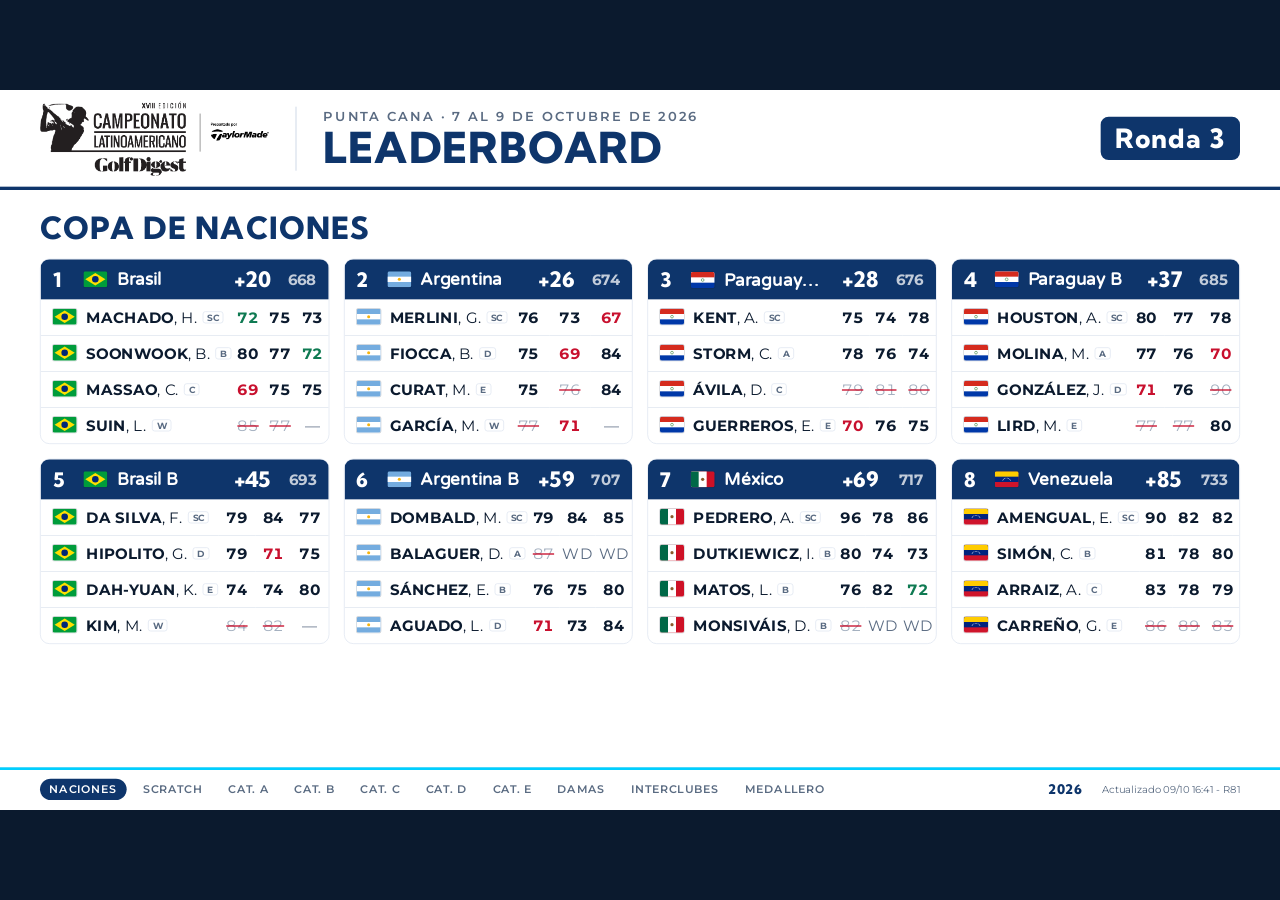
==== commit 17407d71: "Resultados 16:41 Co-Authored-By: Claude Opus 5.5 <noreply@anthropic.com> Claude-Session: https://cla" ====
--- a/tv/index.html
+++ b/tv/index.html
@@ -659,7 +659,7 @@
 ['click','keydown','touchstart'].forEach(ev => addEventListener(ev, keepAwake, {passive: true}));
 keepAwake(); setInterval(keepAwake, 60000);
 
-const PUB = {"p":[["Nombre Completo","Name","Last Name","Senior","Country","Flag","Equipo Nación","Scratch","Equipo Interclub","Categoría","Hcp Iberostar","Hcp Corales"],["MACHADO, Herik","Herik","MACHADO","","Brasil","🇧🇷","Brasil","TRUE","","A","-4","-1"],["MERLINI, Gonzalo José","Gonzalo","MERLINI","","Argentina","🇦🇷","Argentina","TRUE","","A","-4","-1"],["VERA, Jeancarlo","Jeancarlo","VERA","","Estados Unidos","🇺🇸","","","Sterling","A","-2","1"],["HOUSTON CUBILLA, Alejandro","Alejandro","HOUSTON","","Paraguay","🇵🇾","Paraguay B","TRUE","Centenario II","A","-1","2"],["KENT, Alexander","Alexander","KENT","","Paraguay","🇵🇾","Paraguay","TRUE","Centenario III","A","-1","2"],["STORM PLATE, Christian","Christian","STORM","","Paraguay","🇵🇾","Paraguay","","Centenario III","A","1","3"],["PEDRERO, Alonso","Alonso","PEDRERO","","Mexico","🇲🇽","México","TRUE","","A","1","4"],["FUENZALIDA, Daniel","Daniel","FUENZALIDA","✔","Argentina","🇦🇷","","","Mendoza","A","1","4"],["DA SILVA, Fernando Augusto","Fernando","DA SILVA","","Brasil","🇧🇷","Brasil B","TRUE","","A","3","6"],["DOMBALD, Matías","Matías","DOMBALD","","Argentina","🇦🇷","Argentina B","TRUE","","A","3","6"],["BALAGUER, Diego","Diego","BALAGUER","","Argentina","🇦🇷","Argentina B","","","A","4","7"],["MOLINA MAIOLI, Mauricio","Mauricio","MOLINA","","Paraguay","🇵🇾","Paraguay B","","Centenario","A","4","7"],["MOHSENI, Sebastián","Sebastián","MOHSENI","","Estados Unidos","🇺🇸","","","USA","A","4","7"],["AMENGUAL, Ernesto","Ernesto","AMENGUAL","✔","Venezuela","🇻🇪","Venezuela","TRUE","Caracas Country Club","A","5","8"],["MATOS, Luis","Luis","MATOS","✔","República Dominicana","🇩🇴","México","","","B","3","4"],["MONSIVÁIS, Daniel","Daniel","MONSIVÁIS","","Mexico","🇲🇽","México","","","B","4","5"],["SÁNCHEZ, Eduardo","Eduardo","SÁNCHEZ","✔","Argentina","🇦🇷","Argentina B","","Mendoza","B","4","5"],["SLOANE, Benjamín","Benjamín","SLOANE","✔","Estados Unidos","🇺🇸","","","Sterling","B","5","6"],["SIMÓN, Carlos","Carlos","SIMÓN","✔","Venezuela","🇻🇪","Venezuela","","Caracas Country Club","B","6","7"],["PASCUA, Felipe","Felipe","PASCUA","","Estados Unidos","🇺🇸","","","USA","B","6","7"],["SOONWOOK, Byen","Byen","SOONWOOK","","Brasil","🇧🇷","Brasil","","Federacao","B","6","8"],["GARCÍA, María Eugenia","María","GARCÍA","","Argentina","🇦🇷","Argentina","","","Damas","4","5"],["VALDERRAMA, Héctor","Héctor","VALDERRAMA","","Estados Unidos","🇺🇸","","","Sterling","B","7","8"],["PANIAGUA, Enrique","Enrique","PANIAGUA","✔","Argentina","🇦🇷","","","Mendoza","B","8","10"],["DUTKIEWICZ, Idzi","Idzi","DUTKIEWICZ","","Mexico","🇲🇽","México","","","B","8","10"],["ÁVILA CORVALÁN, Diego","Diego","ÁVILA","","Paraguay","🇵🇾","Paraguay","","Centenario","C","9","6"],["ALVES, Norivaldo","Norivaldo","ALVES","✔","Brasil","🇧🇷","","","Guarapiranga","C","9","7"],["MAIOLI BARTOLETTI, Lara Lee","Lara","MAIOLI","","Paraguay","🇵🇾","","","Centenario","Damas","6","7"],["MASSAO KANESAKI, Celio","Celio","MASSAO","","Brasil","🇧🇷","Brasil","","","C","11","8"],["ARRAIZ, Andrés","Andrés","ARRAIZ","✔","Venezuela","🇻🇪","Venezuela","","Caracas Country Club","C","11","9"],["KYOUNG-AIE, Kim","Kim","KYOUNG-AIE","✔","Brasil","🇧🇷","","","","Damas","8","9"],["FIORE BOGARÍN, Sergio Luis","Sergio","FIORE","","Paraguay","🇵🇾","","","Centenario II","C","12","9"],["SCHEMEL, Alexander","Alexander","SCHEMEL","","Brasil","🇧🇷","","","Guarapiranga","C","12","9"],["KIM, Mija","Mija","KIM","","Brasil","🇧🇷","Brasil B","","Federacao","Damas","9","10"],["FIOCCA, Bautista","Bautista","FIOCCA","","Argentina","🇦🇷","Argentina","","","D","13","10"],["BARROS, Ezequiel","Ezequiel","BARROS","✔","Argentina","🇦🇷","","","","D","14","11"],["AMARILLA, Matías","Matías","AMARILLA","","Paraguay","🇵🇾","","","Centenario","D","14","11"],["MOHSENI, Abbas","Abbas","MOHSENI","✔","Estados Unidos","🇺🇸","","","USA","D","14","12"],["AGUADO, Luis","Luis","AGUADO","✔","Argentina","🇦🇷","Argentina B","","Mendoza","D","14","12"],["KIM, Mario Ricardo","Mario","KIM","✔","Brasil","🇧🇷","","","Guarapiranga","D","15","12"],["GONZÁLEZ, José Domingo","José","GONZÁLEZ","✔","Paraguay","🇵🇾","Paraguay B","","Centenario II","D","15","12"],["SUIN, Lee","Lee","SUIN","","Brasil","🇧🇷","Brasil","","","Damas","12","13"],["HIPOLITO, Gil","Gil","HIPOLITO","✔","Brasil","🇧🇷","Brasil B","","Federacao","D","16","13"],["GUERREROS G., Esteban","Esteban","GUERREROS","","Paraguay","🇵🇾","Paraguay","","Centenario III","E","16","14"],["DAH-YUAN, Kuo","Kuo","DAH-YUAN","","Brasil","🇧🇷","Brasil B","","Federacao","E","17","14"],["KIM, Thiago","Thiago","KIM","✔","Brasil","🇧🇷","","","Guarapiranga","E","17","14"],["SEVERO, Fausto","Fausto","SEVERO","","Brasil","🇧🇷","","","","E","17","14"],["AZIZI, Mir","Mir","AZIZI","✔","Estados Unidos","🇺🇸","","","USA","E","17","14"],["LIRD, Martín","Martín","LIRD","","Paraguay","🇵🇾","Paraguay B","","Centenario II","E","18","15"],["CURAT VALLENILLA, Manuel","Manuel","CURAT","","Argentina","🇦🇷","Argentina","","","E","18","16"],["PIAZZA, Amadeo Félix","Amadeo","PIAZZA","✔","Argentina","🇦🇷","","","","E","19","16"],["CARREÑO, Guillermo","Guillermo","CARREÑO","","Venezuela","🇻🇪","Venezuela","","Caracas Country Club","E","24","21"],["SOARES, Horacio","Horacio","SOARES","✔","Argentina","🇦🇷","","","","E","24","21"]],"r":[["Resultados"],[""],["Ronda","Jugador (Nombre Completo)","Salida","Hora","1","2","3","4","5","6","7","8","9","10","11","12","13","14","15","16","17","18","Ida","Vuelta","Gross","Estado","Index ronda","Index usado","Hcp base"],["Par","Iberostar","","","4","3","4","4","5","4","4","3","5","4","3","4","5","4","4","3","5","4"],["Par","Corales","","","4","3","4","5","4","4","5","4","3","4","3","5","4","5","4","4","3","4"],["R1","KENT, Alexander","","","4","3","4","4","6","5","4","3","5","5","3","4","5","4","4","3","5","4","","","75","","","",""],["R1","PEDRERO, Alonso","","","5","5","6","6","6","5","3","5","6","7","3","4","7","7","5","4","7","5","","","96","","","",""],["R1","MERLINI, Gonzalo José","","","4","4","4","5","4","4","4","5","5","4","3","5","3","5","5","3","5","4","","","76","","","",""],["R1","MACHADO, Herik","","","4","2","5","4","4","3","4","4","4","5","4","4","4","4","4","5","4","4","","","72","","","",""],["R1","MOLINA MAIOLI, Mauricio","","","5","5","5","4","4","5","4","4","6","6","3","4","6","4","4","3","5","4","","","81","","","",""],["R1","LIRD, Martín","","","7","3","6","6","5","5","5","5","5","6","4","6","6","6","5","6","5","4","","","95","","","",""],["R1","CURAT VALLENILLA, Manuel","","","4","4","6","6","9","5","5","4","6","5","2","5","7","5","4","4","8","4","","","93","","","",""],["R1","AMARILLA, Matías","","","5","5","4","3","6","5","7","3","6","7","6","5","5","6","5","4","8","5","","","95","","","",""],["R1","GUERREROS G., Esteban","","","4","4","4","5","7","4","4","4","6","5","5","5","6","4","5","2","7","5","","","86","","","",""],["R1","CARREÑO, Guillermo","","","6","6","6","6","6","6","6","5","7","6","6","7","6","7","6","5","7","6","","","110","","","",""],["R1","AMENGUAL, Ernesto","","","4","4","4","5","6","6","5","4","5","7","4","4","4","5","4","6","9","4","","","90","","","",""],["R1","HOUSTON CUBILLA, Alejandro","","","4","3","5","5","6","6","4","3","5","4","4","5","4","5","4","3","6","4","","","80","","","",""],["R1","MOHSENI, Sebastián","","","4","4","4","3","6","4","4","3","5","4","3","4","4","4","4","3","5","4","","","72","","","",""],["R1","SLOANE, Benjamín","","","5","3","4","5","5","4","4","3","5","5","5","4","5","5","3","4","5","4","","","78","","","",""],["R1","PASCUA, Felipe","","","5","4","4","5","4","5","4","2","5","4","5","5","5","6","5","4","6","4","","","82","","","",""],["R1","DOMBALD, Matías","","","4","3","4","5","4","4","4","3","6","5","5","5","5","5","4","3","5","5","","","79","","","",""],["R1","DA SILVA, Fernando Augusto","","","4","4","5","6","5","5","4","3","5","5","5","3","5","5","4","2","5","4","","","79","","","",""],["R1","SOONWOOK, Byen","","","4","5","5","5","5","4","4","6","5","8","4","4","6","5","4","3","5","4","","","86","","","",""],["R1","DAH-YUAN, Kuo","","","3","5","5","6","6","5","5","4","6","4","5","5","5","6","5","4","6","6","","","91","","","",""],["R1","KIM, Mario Ricardo","","","4","5","4","6","4","7","3","3","5","4","5","4","5","5","4","4","6","4","","","82","","","",""],["R1","KIM, Thiago","","","5","4","5","5","7","4","5","4","6","4","4","6","7","5","4","3","7","5","","","90","","","",""],["R1","STORM PLATE, Christian","","","4","5","6","5","4","6","4","4","6","5","3","3","4","5","4","2","5","4","","","79","","","",""],["R1","BALAGUER, Diego","","","5","4","5","6","8","4","4","5","7","6","4","4","6","5","5","4","5","4","","","91","","","",""],["R1","DUTKIEWICZ, Idzi","","","4","4","5","6","6","5","4","3","5","7","3","4","5","6","4","4","8","5","","","88","","","",""],["R1","VERA, Jeancarlo","","","4","3","4","4","6","4","4","4","5","4","3","4","5","6","4","6","5","4","","","79","","","",""],["R1","VALDERRAMA, Héctor","","","5","2","4","5","5","4","4","3","5","6","4","4","6","6","5","4","7","4","","","83","","","",""],["R1","AZIZI, Mir","","","5","3","7","7","6","5","5","4","7","5","4","7","7","5","6","3","5","5","","","96","","","",""],["R1","MOHSENI, Abbas","","","7","4","4","5","5","5","4","4","6","5","5","6","5","5","7","4","8","6","","","95","","","",""],["R1","MONSIVÁIS, Daniel","","","4","3","4","7","5","6","4","3","5","4","3","4","5","5","9","5","5","5","","","86","","","",""],["R1","SIMÓN, Carlos","","","4","4","4","5","7","5","5","4","5","4","4","6","5","5","5","4","6","5","","","87","","","",""],["R1","ÁVILA CORVALÁN, Diego","","","6","4","5","4","5","5","4","4","6","4","5","6","5","5","4","3","8","5","","","88","","","",""],["R1","HIPOLITO, Gil","","","5","3","5","7","5","5","6","5","6","4","4","5","7","5","6","4","7","6","","","95","","","",""],["R1","FUENZALIDA, Daniel","","","4","3","5","4","6","4","5","4","5","4","4","4","5","5","4","3","6","5","","","80","","","",""],["R1","PANIAGUA, Enrique","","","4","4","5","5","6","4","4","5","6","4","3","4","5","6","4","4","5","4","","","82","","","",""],["R1","SÁNCHEZ, Eduardo","","","4","5","4","5","6","5","4","3","6","4","5","5","4","4","5","3","4","4","","","80","","","",""],["R1","MATOS, Luis","","","3","4","4","4","5","4","6","4","5","5","4","4","5","4","4","5","5","4","","","79","","","",""],["R1","SEVERO, Fausto","","","6","3","4","5","5","4","5","4","6","4","5","6","5","5","5","5","6","6","","","89","","","",""],["R1","SCHEMEL, Alexander","","","4","4","4","6","6","5","7","3","7","4","5","6","7","6","4","5","5","5","","","93","","","",""],["R1","ARRAIZ, Andrés","","","6","5","4","5","7","6","5","4","5","5","4","5","7","5","5","4","7","5","","","94","","","",""],["R1","ALVES, Norivaldo","","","5","5","7","5","7","5","4","5","6","4","2","3","6","6","4","4","4","4","","","86","","","",""],["R1","GARCÍA, María Eugenia","","","4","3","5","5","6","4","4","5","5","5","4","4","5","5","4","3","5","5","","","81","","","",""],["R1","MASSAO KANESAKI, Celio","","","5","3","4","5","5","5","4","3","5","7","4","5","5","4","3","3","6","4","","","80","","","",""],["R1","GONZÁLEZ, José Domingo","","","6","3","6","5","6","5","4","3","5","5","3","4","8","5","4","4","5","5","","","86","","","",""],["R1","FIOCCA, Bautista","","","6","3","4","6","4","5","5","4","5","5","4","4","5","5","8","4","6","5","","","88","","","",""],["R1","FIORE BOGARÍN, Sergio Luis","","","","","","","","","","","","","","","","","","","","","","","","WD","","",""],["R1","AGUADO, Luis","","","4","3","4","6","5","4","5","4","4","5","4","6","5","6","4","3","8","5","","","85","","","",""],["R1","BARROS, Ezequiel","","","7","5","5","5","7","5","4","4","5","3","5","5","6","6","3","6","8","6","","","95","","","",""],["R1","PIAZZA, Amadeo Félix","","","6","4","6","8","8","5","5","5","6","5","4","6","6","6","5","4","6","7","","","102","","","",""],["R1","SOARES, Horacio","","","7","5","5","7","7","6","5","4","10","6","4","7","6","6","5","9","8","7","","","114","","","",""],["R1","KIM, Mija","","","5","3","6","6","6","5","4","5","5","7","3","8","6","5","4","3","6","6","","","93","","","",""],["R1","KYOUNG-AIE, Kim","","","7","4","4","4","5","4","5","4","5","4","5","4","5","7","5","4","5","6","","","87","","","",""],["R1","MAIOLI BARTOLETTI, Lara Lee","","","5","4","5","5","8","5","4","4","7","5","4","5","7","6","3","3","6","5","","","91","","","",""],["R1","SUIN, Lee","","","5","3","7","5","7","7","5","3","7","6","4","6","6","5","5","4","7","5","","","97","","","",""],["R2","PIAZZA, Amadeo Félix","","","5","5","5","7","6","7","6","5","6","7","5","5","6","6","5","5","6","7","","","104","","","",""],["R2","SOARES, Horacio","","","7","4","5","5","6","5","5","3","9","6","5","5","7","8","5","7","5","6","","","103","","","",""],["R2","BARROS, Ezequiel","","","5","5","4","5","6","5","7","5","6","5","4","4","6","5","5","4","6","6","","","93","","","",""],["R2","FIORE BOGARÍN, Sergio Luis","","","","","","","","","","","","","","","","","","","","","","","","WD","","",""],["R2","MONSIVÁIS, Daniel","","","","","","","","","","","","","","","","","","","","","","","","WD","","",""],["R2","KIM, Mija","","","5","5","4","4","8","5","5","2","7","6","4","5","5","6","6","4","5","5","","","91","","","",""],["R2","KYOUNG-AIE, Kim","","","5","4","4","5","5","3","5","2","5","4","4","5","8","5","5","4","6","6","","","85","","","",""],["R2","SUIN, Lee","","","4","3","5","5","6","6","4","3","7","5","4","5","6","5","5","4","6","6","","","89","","","",""],["R2","HIPOLITO, Gil","","","4","4","4","6","4","6","4","5","6","5","6","5","6","5","5","3","5","4","","","87","","","",""],["R2","MASSAO KANESAKI, Celio","","","4","5","5","7","5","6","4","3","5","5","4","4","6","4","5","5","5","4","","","86","","","",""],["R2","ÁVILA CORVALÁN, Diego","","","4","4","4","4","7","4","5","4","6","6","4","5","6","5","5","7","5","5","","","90","","","",""],["R2","KENT, Alexander","","","4","3","5","3","4","5","5","3","7","4","4","3","4","5","3","3","5","4","","","74","","","",""],["R2","AMENGUAL, Ernesto","","","4","4","3","4","6","4","5","5","6","5","4","4","5","4","6","4","5","4","","","82","","","",""],["R2","DOMBALD, Matías","","","4","3","5","6","4","5","5","4","7","4","4","4","5","6","4","4","5","5","","","84","","","",""],["R2","AZIZI, Mir","","","7","3","4","5","7","5","7","3","7","5","4","5","6","7","3","4","6","8","","","96","","","",""],["R2","MOHSENI, Abbas","","","6","4","7","7","7","6","5","5","6","6","4","6","5","5","5","4","5","6","","","99","","","",""],["R2","SLOANE, Benjamín","","","4","5","4","4","7","5","5","3","6","4","4","6","5","5","5","4","5","4","","","85","","","",""],["R2","VERA, Jeancarlo","","","4","4","4","4","6","3","4","3","6","4","4","4","3","4","4","2","4","5","","","72","","","",""],["R2","VALDERRAMA, Héctor","","","5","4","5","4","6","4","4","3","5","3","3","4","6","5","4","3","5","4","","","77","","","",""],["R2","PASCUA, Felipe","","","3","4","4","6","5","4","3","5","6","4","5","5","6","4","4","4","5","4","","","81","","","",""],["R2","MOHSENI, Sebastián","","","4","4","3","5","5","4","4","4","7","4","2","5","5","5","4","3","4","5","","","77","","","",""],["R2","DA SILVA, Fernando Augusto","","","4","5","4","6","5","5","4","4","5","5","4","5","4","5","4","5","5","5","","","84","","","",""],["R2","MERLINI, Gonzalo José","","","4","3","3","4","5","5","4","3","5","5","3","5","4","5","4","3","5","3","","","73","","","",""],["R2","PEDRERO, Alonso","","","4","3","4","3","4","5","3","3","8","6","3","4","6","5","5","3","5","4","","","78","","","",""],["R2","MACHADO, Herik","","","4","4","4","4","4","3","4","4","5","5","4","6","4","4","4","4","4","4","","","75","","","",""],["R2","HOUSTON CUBILLA, Alejandro","","","4","5","6","4","5","4","4","3","5","4","5","3","5","4","4","4","4","4","","","77","","","",""],["R2","STORM PLATE, Christian","","","4","2","5","5","5","4","3","4","6","4","4","4","4","4","5","5","5","4","","","77","","","",""],["R2","BALAGUER, Diego","","","","","","","","","","","","","","","","","","","","","","","","WD","","",""],["R2","DUTKIEWICZ, Idzi","","","4","3","4","5","5","5","4","3","6","4","3","5","5","4","4","6","7","5","","","82","","","",""],["R2","GONZÁLEZ, José Domingo","","","6","4","5","5","7","4","5","3","9","4","4","6","6","5","4","4","6","4","","","91","","","",""],["R2","FIOCCA, Bautista","","","4","3","4","5","5","4","4","4","7","5","4","4","5","6","4","6","4","4","","","82","","","",""],["R2","KIM, Mario Ricardo","","","5","4","5","5","4","5","4","6","5","4","6","4","5","5","7","5","6","5","","","90","","","",""],["R2","KIM, Thiago","","","5","5","4","5","6","4","4","3","7","6","3","7","6","6","6","7","6","6","","","96","","","",""],["R2","AMARILLA, Matías","","","4","4","5","5","5","4","5","4","6","5","3","4","8","5","6","5","10","5","","","93","","","",""],["R2","GUERREROS G., Esteban","","","5","5","5","7","6","6","5","3","7","5","3","4","4","5","6","5","7","4","","","92","","","",""],["R2","ALVES, Norivaldo","","","4","3","4","5","5","4","5","4","6","9","4","5","6","4","6","4","8","4","","","90","","","",""],["R2","SEVERO, Fausto","","","5","5","4","5","6","5","4","6","6","4","4","5","6","6","5","3","5","6","","","90","","","",""],["R2","MOLINA MAIOLI, Mauricio","","","4","4","3","5","5","4","5","4","6","4","4","5","5","4","6","2","5","5","","","80","","","",""],["R2","LIRD, Martín","","","7","4","4","5","5","4","6","4","7","4","5","7","6","6","4","3","5","9","","","95","","","",""],["R2","AGUADO, Luis","","","5","4","5","6","7","4","4","4","6","3","4","6","5","5","5","3","6","5","","","87","","","",""],["R2","SCHEMEL, Alexander","","","6","4","4","5","5","8","4","3","7","5","4","6","5","6","6","3","6","6","","","93","","","",""],["R2","SIMÓN, Carlos","","","5","3","4","6","6","5","4","2","6","5","4","4","5","6","5","2","6","6","","","84","","","",""],["R2","ARRAIZ, Andrés","","","4","3","5","4","6","5","4","4","7","4","4","7","6","6","5","3","5","7","","","89","","","",""],["R2","MAIOLI BARTOLETTI, Lara Lee","","","5","3","5","6","6","6","5","4","6","6","3","5","6","5","4","2","7","6","","","90","","","",""],["R2","GARCÍA, María Eugenia","","","5","3","4","4","7","3","4","3","4","5","4","4","5","4","4","3","5","4","","","75","","","",""],["R2","CURAT VALLENILLA, Manuel","","","4","3","5","5","7","5","4","4","6","7","4","7","5","7","6","6","4","5","","","94","","","",""],["R2","CARREÑO, Guillermo","","","5","4","5","7","8","5","5","4","6","8","4","8","9","7","6","6","9","7","","","113","","","",""],["R2","SOONWOOK, Byen","","","3","4","4","4","4","5","5","3","6","4","4","5","6","5","4","6","5","6","","","83","","","",""],["R2","DAH-YUAN, Kuo","","","4","4","4","5","5","4","8","3","7","6","3","5","6","5","5","4","5","8","","","91","","","",""],["R2","FUENZALIDA, Daniel","","","3","3","4","4","5","5","3","4","5","4","3","3","4","5","5","5","9","4","","","78","","","",""],["R2","PANIAGUA, Enrique","","","4","5","4","5","5","5","4","4","7","4","3","4","5","6","5","6","6","5","","","87","","","",""],["R2","SÁNCHEZ, Eduardo","","","4","3","4","4","8","5","4","3","5","4","5","5","4","5","4","3","5","4","","","79","","","",""],["R2","MATOS, Luis","","","4","6","4","4","5","6","5","3","5","4","4","3","6","5","7","5","4","5","","","85","","","",""],["R3","AMARILLA, Matías","","","5","5","4","5","6","6","7","4","4","4","5","5","4","6","5","4","4","7","","","90","","","",""],["R3","AZIZI, Mir","","","6","4","6","6","4","5","6","6","4","5","4","6","6","8","4","6","4","5","","","95","","","",""],["R3","BARROS, Ezequiel","","","6","4","6","6","5","4","7","4","4","5","3","6","5","6","5","5","3","5","","","89","","","",""],["R3","CARREÑO, Guillermo","","","5","5","6","8","6","5","7","5","4","7","5","6","6","7","7","5","5","5","","","104","","","",""],["R3","FIORE BOGARÍN, Sergio Luis","","","5","5","5","5","4","3","5","5","3","5","3","6","6","5","6","5","5","6","","","87","","","",""],["R3","HIPOLITO, Gil","","","5","3","4","6","5","4","6","5","5","5","4","5","5","7","5","5","4","5","","","88","","","",""],["R3","MOHSENI, Abbas","","","5","5","6","6","5","5","7","7","7","5","4","5","7","6","7","7","4","6","","","104","","","",""],["R3","PIAZZA, Amadeo Félix","","","6","4","8","7","5","5","6","5","4","5","4","4","6","6","6","4","4","4","","","93","","","",""],["R3","SCHEMEL, Alexander","","","5","4","5","5","4","4","4","4","3","3","3","5","4","6","4","4","3","4","","","74","","","",""],["R3","SOARES, Horacio","","","8","6","7","7","5","6","6","6","4","6","7","4","6","6","7","5","6","6","","","108","","","",""],["R3","KENT, Alexander","","","4","2","4","4","4","5","5","7","4","5","3","6","5","4","4","5","3","4","","","78","","","",""],["R3","MACHADO, Herik","","","4","3","4","5","4","4","4","4","3","5","4","4","4","5","4","4","3","5","","","73","","","",""],["R3","MERLINI, Gonzalo José","","","5","3","4","4","4","3","4","4","3","4","2","5","4","4","4","4","2","4","","","67","","","",""],["R3","MOHSENI, Sebastián","","","4","2","6","4","6","3","6","4","4","4","5","5","4","5","5","4","3","4","","","78","","","",""],["R3","HOUSTON CUBILLA, Alejandro","","","4","3","4","5","5","4","5","4","4","4","5","4","5","5","6","4","3","4","","","78","","","",""],["R3","PEDRERO, Alonso","","","6","5","5","5","6","4","5","6","2","4","3","5","4","5","4","6","5","6","","","86","","","",""],["R3","STORM PLATE, Christian","","","4","5","5","5","4","5","5","5","4","4","3","4","4","5","4","4","3","4","","","77","","","",""],["R3","VERA, Jeancarlo","","","5","3","4","5","4","5","5","4","4","5","3","7","5","5","5","4","3","5","","","81","","","",""],["R3","MOLINA MAIOLI, Mauricio","","","4","4","4","4","4","6","5","5","3","5","3","6","4","5","4","4","3","4","","","77","","","",""],["R3","DOMBALD, Matías","","","5","4","4","7","4","4","6","9","2","5","4","4","4","6","4","5","3","5","","","85","","","",""],["R3","DA SILVA, Fernando Augusto","","","4","3","4","5","4","5","6","4","4","5","4","4","4","5","4","4","3","5","","","77","","","",""],["R3","AMENGUAL, Ernesto","","","3","4","5","6","6","4","5","6","3","5","4","5","5","5","4","5","3","4","","","82","","","",""],["R3","MONSIVÁIS, Daniel","","","","","","","","","","","","","","","","","","","","","","","","WD","","",""],["R3","FUENZALIDA, Daniel","","","","","","","","","","","","","","","","","","","","","","","","WD","","",""],["R3","MATOS, Luis","","","4","3","5","5","4","6","5","3","4","4","3","4","4","6","4","4","3","5","","","76","","","",""],["R3","BALAGUER, Diego","","","","","","","","","","","","","","","","","","","","","","","","WD","","",""],["R3","SIMÓN, Carlos","","","4","3","4","5","6","4","7","6","4","5","3","5","5","7","4","5","6","4","","","87","","","",""],["R3","VALDERRAMA, Héctor","","","5","3","4","5","5","4","6","4","4","6","4","5","6","7","5","4","3","4","","","84","","","",""],["R3","SÁNCHEZ, Eduardo","","","3","5","7","4","4","5","6","6","4","6","2","5","5","5","4","5","4","5","","","85","","","",""],["R3","PASCUA, Felipe","","","6","3","5","6","6","6","7","5","5","5","4","5","6","7","6","5","4","9","","","100","","","",""],["R3","PANIAGUA, Enrique","","","4","2","4","5","5","5","7","5","3","5","3","5","5","5","4","5","5","6","","","83","","","",""],["R3","SLOANE, Benjamín","","","","","","","","","","","","","","","","","","","","","","","","WD","","",""],["R3","DUTKIEWICZ, Idzi","","","4","4","4","7","5","3","6","4","4","6","3","6","5","5","6","5","3","3","","","83","","","",""],["R3","SOONWOOK, Byen","","","5","3","3","6","6","5","6","4","4","5","3","5","4","5","5","3","3","5","","","80","","","",""],["R3","MASSAO KANESAKI, Celio","","","4","3","4","5","6","5","4","6","4","5","4","5","4","7","4","5","3","5","","","83","","","",""],["R3","ALVES, Norivaldo","","","5","3","4","5","6","6","7","4","3","5","3","5","4","6","4","5","4","5","","","84","","","",""],["R3","ÁVILA CORVALÁN, Diego","","","4","3","3","6","6","4","5","7","4","5","4","7","5","6","4","5","4","4","","","86","","","",""],["R3","ARRAIZ, Andrés","","","5","3","4","6","5","4","6","5","5","5","5","5","3","5","5","6","7","4","","","88","","","",""],["R3","FIOCCA, Bautista","","","6","5","6","4","5","6","5","4","6","4","3","6","6","6","5","8","3","6","","","94","","","",""],["R3","AGUADO, Luis","","","6","5","8","6","6","6","5","4","3","8","4","6","6","6","5","4","4","4","","","96","","","",""],["R3","KIM, Mario Ricardo","","","7","3","3","6","4","5","5","4","3","6","4","5","4","7","7","5","4","5","","","87","","","",""],["R3","GONZÁLEZ, José Domingo","","","5","5","6","8","5","4","6","7","5","5","4","8","7","6","6","6","5","4","","","102","","","",""],["R3","SEVERO, Fausto","","","5","3","5","6","5","5","6","5","3","6","4","6","5","6","5","5","4","5","","","89","","","",""],["R3","GUERREROS G., Esteban","","","5","3","4","6","5","4","6","4","3","6","3","6","6","8","6","5","4","5","","","89","","","",""],["R3","DAH-YUAN, Kuo","","","7","5","5","6","6","5","6","7","4","4","4","5","4","6","4","6","4","6","","","94","","","",""],["R3","CURAT VALLENILLA, Manuel","","","5","3","6","6","7","5","8","3","5","6","4","6","6","7","5","6","5","7","","","100","","","",""]],"at":"09/10 16:29 - R80","max":3};
+const PUB = {"p":[["Nombre Completo","Name","Last Name","Senior","Country","Flag","Equipo Nación","Scratch","Equipo Interclub","Categoría","Hcp Iberostar","Hcp Corales"],["MACHADO, Herik","Herik","MACHADO","","Brasil","🇧🇷","Brasil","TRUE","","A","-4","-1"],["MERLINI, Gonzalo José","Gonzalo","MERLINI","","Argentina","🇦🇷","Argentina","TRUE","","A","-4","-1"],["VERA, Jeancarlo","Jeancarlo","VERA","","Estados Unidos","🇺🇸","","","Sterling","A","-2","1"],["HOUSTON CUBILLA, Alejandro","Alejandro","HOUSTON","","Paraguay","🇵🇾","Paraguay B","TRUE","Centenario II","A","-1","2"],["KENT, Alexander","Alexander","KENT","","Paraguay","🇵🇾","Paraguay","TRUE","Centenario III","A","-1","2"],["STORM PLATE, Christian","Christian","STORM","","Paraguay","🇵🇾","Paraguay","","Centenario III","A","1","3"],["PEDRERO, Alonso","Alonso","PEDRERO","","Mexico","🇲🇽","México","TRUE","","A","1","4"],["FUENZALIDA, Daniel","Daniel","FUENZALIDA","✔","Argentina","🇦🇷","","","Mendoza","A","1","4"],["DA SILVA, Fernando Augusto","Fernando","DA SILVA","","Brasil","🇧🇷","Brasil B","TRUE","","A","3","6"],["DOMBALD, Matías","Matías","DOMBALD","","Argentina","🇦🇷","Argentina B","TRUE","","A","3","6"],["BALAGUER, Diego","Diego","BALAGUER","","Argentina","🇦🇷","Argentina B","","","A","4","7"],["MOLINA MAIOLI, Mauricio","Mauricio","MOLINA","","Paraguay","🇵🇾","Paraguay B","","Centenario","A","4","7"],["MOHSENI, Sebastián","Sebastián","MOHSENI","","Estados Unidos","🇺🇸","","","USA","A","4","7"],["AMENGUAL, Ernesto","Ernesto","AMENGUAL","✔","Venezuela","🇻🇪","Venezuela","TRUE","Caracas Country Club","A","5","8"],["MATOS, Luis","Luis","MATOS","✔","República Dominicana","🇩🇴","México","","","B","3","4"],["MONSIVÁIS, Daniel","Daniel","MONSIVÁIS","","Mexico","🇲🇽","México","","","B","4","5"],["SÁNCHEZ, Eduardo","Eduardo","SÁNCHEZ","✔","Argentina","🇦🇷","Argentina B","","Mendoza","B","4","5"],["SLOANE, Benjamín","Benjamín","SLOANE","✔","Estados Unidos","🇺🇸","","","Sterling","B","5","6"],["SIMÓN, Carlos","Carlos","SIMÓN","✔","Venezuela","🇻🇪","Venezuela","","Caracas Country Club","B","6","7"],["PASCUA, Felipe","Felipe","PASCUA","","Estados Unidos","🇺🇸","","","USA","B","6","7"],["SOONWOOK, Byen","Byen","SOONWOOK","","Brasil","🇧🇷","Brasil","","Federacao","B","6","8"],["GARCÍA, María Eugenia","María","GARCÍA","","Argentina","🇦🇷","Argentina","","","Damas","4","5"],["VALDERRAMA, Héctor","Héctor","VALDERRAMA","","Estados Unidos","🇺🇸","","","Sterling","B","7","8"],["PANIAGUA, Enrique","Enrique","PANIAGUA","✔","Argentina","🇦🇷","","","Mendoza","B","8","10"],["DUTKIEWICZ, Idzi","Idzi","DUTKIEWICZ","","Mexico","🇲🇽","México","","","B","8","10"],["ÁVILA CORVALÁN, Diego","Diego","ÁVILA","","Paraguay","🇵🇾","Paraguay","","Centenario","C","9","6"],["ALVES, Norivaldo","Norivaldo","ALVES","✔","Brasil","🇧🇷","","","Guarapiranga","C","9","7"],["MAIOLI BARTOLETTI, Lara Lee","Lara","MAIOLI","","Paraguay","🇵🇾","","","Centenario","Damas","6","7"],["MASSAO KANESAKI, Celio","Celio","MASSAO","","Brasil","🇧🇷","Brasil","","","C","11","8"],["ARRAIZ, Andrés","Andrés","ARRAIZ","✔","Venezuela","🇻🇪","Venezuela","","Caracas Country Club","C","11","9"],["KYOUNG-AIE, Kim","Kim","KYOUNG-AIE","✔","Brasil","🇧🇷","","","","Damas","8","9"],["FIORE BOGARÍN, Sergio Luis","Sergio","FIORE","","Paraguay","🇵🇾","","","Centenario II","C","12","9"],["SCHEMEL, Alexander","Alexander","SCHEMEL","","Brasil","🇧🇷","","","Guarapiranga","C","12","9"],["KIM, Mija","Mija","KIM","","Brasil","🇧🇷","Brasil B","","Federacao","Damas","9","10"],["FIOCCA, Bautista","Bautista","FIOCCA","","Argentina","🇦🇷","Argentina","","","D","13","10"],["BARROS, Ezequiel","Ezequiel","BARROS","✔","Argentina","🇦🇷","","","","D","14","11"],["AMARILLA, Matías","Matías","AMARILLA","","Paraguay","🇵🇾","","","Centenario","D","14","11"],["MOHSENI, Abbas","Abbas","MOHSENI","✔","Estados Unidos","🇺🇸","","","USA","D","14","12"],["AGUADO, Luis","Luis","AGUADO","✔","Argentina","🇦🇷","Argentina B","","Mendoza","D","14","12"],["KIM, Mario Ricardo","Mario","KIM","✔","Brasil","🇧🇷","","","Guarapiranga","D","15","12"],["GONZÁLEZ, José Domingo","José","GONZÁLEZ","✔","Paraguay","🇵🇾","Paraguay B","","Centenario II","D","15","12"],["SUIN, Lee","Lee","SUIN","","Brasil","🇧🇷","Brasil","","","Damas","12","13"],["HIPOLITO, Gil","Gil","HIPOLITO","✔","Brasil","🇧🇷","Brasil B","","Federacao","D","16","13"],["GUERREROS G., Esteban","Esteban","GUERREROS","","Paraguay","🇵🇾","Paraguay","","Centenario III","E","16","14"],["DAH-YUAN, Kuo","Kuo","DAH-YUAN","","Brasil","🇧🇷","Brasil B","","Federacao","E","17","14"],["KIM, Thiago","Thiago","KIM","✔","Brasil","🇧🇷","","","Guarapiranga","E","17","14"],["SEVERO, Fausto","Fausto","SEVERO","","Brasil","🇧🇷","","","","E","17","14"],["AZIZI, Mir","Mir","AZIZI","✔","Estados Unidos","🇺🇸","","","USA","E","17","14"],["LIRD, Martín","Martín","LIRD","","Paraguay","🇵🇾","Paraguay B","","Centenario II","E","18","15"],["CURAT VALLENILLA, Manuel","Manuel","CURAT","","Argentina","🇦🇷","Argentina","","","E","18","16"],["PIAZZA, Amadeo Félix","Amadeo","PIAZZA","✔","Argentina","🇦🇷","","","","E","19","16"],["CARREÑO, Guillermo","Guillermo","CARREÑO","","Venezuela","🇻🇪","Venezuela","","Caracas Country Club","E","24","21"],["SOARES, Horacio","Horacio","SOARES","✔","Argentina","🇦🇷","","","","E","24","21"]],"r":[["Resultados"],[""],["Ronda","Jugador (Nombre Completo)","Salida","Hora","1","2","3","4","5","6","7","8","9","10","11","12","13","14","15","16","17","18","Ida","Vuelta","Gross","Estado","Index ronda","Index usado","Hcp base"],["Par","Iberostar","","","4","3","4","4","5","4","4","3","5","4","3","4","5","4","4","3","5","4"],["Par","Corales","","","4","3","4","5","4","4","5","4","3","4","3","5","4","5","4","4","3","4"],["R1","KENT, Alexander","","","4","3","4","4","6","5","4","3","5","5","3","4","5","4","4","3","5","4","","","75","","","",""],["R1","PEDRERO, Alonso","","","5","5","6","6","6","5","3","5","6","7","3","4","7","7","5","4","7","5","","","96","","","",""],["R1","MERLINI, Gonzalo José","","","4","4","4","5","4","4","4","5","5","4","3","5","3","5","5","3","5","4","","","76","","","",""],["R1","MACHADO, Herik","","","4","2","5","4","4","3","4","4","4","5","4","4","4","4","4","5","4","4","","","72","","","",""],["R1","MOLINA MAIOLI, Mauricio","","","5","5","5","4","4","5","4","4","6","6","3","4","6","4","4","3","5","4","","","81","","","",""],["R1","LIRD, Martín","","","7","3","6","6","5","5","5","5","5","6","4","6","6","6","5","6","5","4","","","95","","","",""],["R1","CURAT VALLENILLA, Manuel","","","4","4","6","6","9","5","5","4","6","5","2","5","7","5","4","4","8","4","","","93","","","",""],["R1","AMARILLA, Matías","","","5","5","4","3","6","5","7","3","6","7","6","5","5","6","5","4","8","5","","","95","","","",""],["R1","GUERREROS G., Esteban","","","4","4","4","5","7","4","4","4","6","5","5","5","6","4","5","2","7","5","","","86","","","",""],["R1","CARREÑO, Guillermo","","","6","6","6","6","6","6","6","5","7","6","6","7","6","7","6","5","7","6","","","110","","","",""],["R1","AMENGUAL, Ernesto","","","4","4","4","5","6","6","5","4","5","7","4","4","4","5","4","6","9","4","","","90","","","",""],["R1","HOUSTON CUBILLA, Alejandro","","","4","3","5","5","6","6","4","3","5","4","4","5","4","5","4","3","6","4","","","80","","","",""],["R1","MOHSENI, Sebastián","","","4","4","4","3","6","4","4","3","5","4","3","4","4","4","4","3","5","4","","","72","","","",""],["R1","SLOANE, Benjamín","","","5","3","4","5","5","4","4","3","5","5","5","4","5","5","3","4","5","4","","","78","","","",""],["R1","PASCUA, Felipe","","","5","4","4","5","4","5","4","2","5","4","5","5","5","6","5","4","6","4","","","82","","","",""],["R1","DOMBALD, Matías","","","4","3","4","5","4","4","4","3","6","5","5","5","5","5","4","3","5","5","","","79","","","",""],["R1","DA SILVA, Fernando Augusto","","","4","4","5","6","5","5","4","3","5","5","5","3","5","5","4","2","5","4","","","79","","","",""],["R1","SOONWOOK, Byen","","","4","5","5","5","5","4","4","6","5","8","4","4","6","5","4","3","5","4","","","86","","","",""],["R1","DAH-YUAN, Kuo","","","3","5","5","6","6","5","5","4","6","4","5","5","5","6","5","4","6","6","","","91","","","",""],["R1","KIM, Mario Ricardo","","","4","5","4","6","4","7","3","3","5","4","5","4","5","5","4","4","6","4","","","82","","","",""],["R1","KIM, Thiago","","","5","4","5","5","7","4","5","4","6","4","4","6","7","5","4","3","7","5","","","90","","","",""],["R1","STORM PLATE, Christian","","","4","5","6","5","4","6","4","4","6","5","3","3","4","5","4","2","5","4","","","79","","","",""],["R1","BALAGUER, Diego","","","5","4","5","6","8","4","4","5","7","6","4","4","6","5","5","4","5","4","","","91","","","",""],["R1","DUTKIEWICZ, Idzi","","","4","4","5","6","6","5","4","3","5","7","3","4","5","6","4","4","8","5","","","88","","","",""],["R1","VERA, Jeancarlo","","","4","3","4","4","6","4","4","4","5","4","3","4","5","6","4","6","5","4","","","79","","","",""],["R1","VALDERRAMA, Héctor","","","5","2","4","5","5","4","4","3","5","6","4","4","6","6","5","4","7","4","","","83","","","",""],["R1","AZIZI, Mir","","","5","3","7","7","6","5","5","4","7","5","4","7","7","5","6","3","5","5","","","96","","","",""],["R1","MOHSENI, Abbas","","","7","4","4","5","5","5","4","4","6","5","5","6","5","5","7","4","8","6","","","95","","","",""],["R1","MONSIVÁIS, Daniel","","","4","3","4","7","5","6","4","3","5","4","3","4","5","5","9","5","5","5","","","86","","","",""],["R1","SIMÓN, Carlos","","","4","4","4","5","7","5","5","4","5","4","4","6","5","5","5","4","6","5","","","87","","","",""],["R1","ÁVILA CORVALÁN, Diego","","","6","4","5","4","5","5","4","4","6","4","5","6","5","5","4","3","8","5","","","88","","","",""],["R1","HIPOLITO, Gil","","","5","3","5","7","5","5","6","5","6","4","4","5","7","5","6","4","7","6","","","95","","","",""],["R1","FUENZALIDA, Daniel","","","4","3","5","4","6","4","5","4","5","4","4","4","5","5","4","3","6","5","","","80","","","",""],["R1","PANIAGUA, Enrique","","","4","4","5","5","6","4","4","5","6","4","3","4","5","6","4","4","5","4","","","82","","","",""],["R1","SÁNCHEZ, Eduardo","","","4","5","4","5","6","5","4","3","6","4","5","5","4","4","5","3","4","4","","","80","","","",""],["R1","MATOS, Luis","","","3","4","4","4","5","4","6","4","5","5","4","4","5","4","4","5","5","4","","","79","","","",""],["R1","SEVERO, Fausto","","","6","3","4","5","5","4","5","4","6","4","5","6","5","5","5","5","6","6","","","89","","","",""],["R1","SCHEMEL, Alexander","","","4","4","4","6","6","5","7","3","7","4","5","6","7","6","4","5","5","5","","","93","","","",""],["R1","ARRAIZ, Andrés","","","6","5","4","5","7","6","5","4","5","5","4","5","7","5","5","4","7","5","","","94","","","",""],["R1","ALVES, Norivaldo","","","5","5","7","5","7","5","4","5","6","4","2","3","6","6","4","4","4","4","","","86","","","",""],["R1","GARCÍA, María Eugenia","","","4","3","5","5","6","4","4","5","5","5","4","4","5","5","4","3","5","5","","","81","","","",""],["R1","MASSAO KANESAKI, Celio","","","5","3","4","5","5","5","4","3","5","7","4","5","5","4","3","3","6","4","","","80","","","",""],["R1","GONZÁLEZ, José Domingo","","","6","3","6","5","6","5","4","3","5","5","3","4","8","5","4","4","5","5","","","86","","","",""],["R1","FIOCCA, Bautista","","","6","3","4","6","4","5","5","4","5","5","4","4","5","5","8","4","6","5","","","88","","","",""],["R1","FIORE BOGARÍN, Sergio Luis","","","","","","","","","","","","","","","","","","","","","","","","WD","","",""],["R1","AGUADO, Luis","","","4","3","4","6","5","4","5","4","4","5","4","6","5","6","4","3","8","5","","","85","","","",""],["R1","BARROS, Ezequiel","","","7","5","5","5","7","5","4","4","5","3","5","5","6","6","3","6","8","6","","","95","","","",""],["R1","PIAZZA, Amadeo Félix","","","6","4","6","8","8","5","5","5","6","5","4","6","6","6","5","4","6","7","","","102","","","",""],["R1","SOARES, Horacio","","","7","5","5","7","7","6","5","4","10","6","4","7","6","6","5","9","8","7","","","114","","","",""],["R1","KIM, Mija","","","5","3","6","6","6","5","4","5","5","7","3","8","6","5","4","3","6","6","","","93","","","",""],["R1","KYOUNG-AIE, Kim","","","7","4","4","4","5","4","5","4","5","4","5","4","5","7","5","4","5","6","","","87","","","",""],["R1","MAIOLI BARTOLETTI, Lara Lee","","","5","4","5","5","8","5","4","4","7","5","4","5","7","6","3","3","6","5","","","91","","","",""],["R1","SUIN, Lee","","","5","3","7","5","7","7","5","3","7","6","4","6","6","5","5","4","7","5","","","97","","","",""],["R2","PIAZZA, Amadeo Félix","","","5","5","5","7","6","7","6","5","6","7","5","5","6","6","5","5","6","7","","","104","","","",""],["R2","SOARES, Horacio","","","7","4","5","5","6","5","5","3","9","6","5","5","7","8","5","7","5","6","","","103","","","",""],["R2","BARROS, Ezequiel","","","5","5","4","5","6","5","7","5","6","5","4","4","6","5","5","4","6","6","","","93","","","",""],["R2","FIORE BOGARÍN, Sergio Luis","","","","","","","","","","","","","","","","","","","","","","","","WD","","",""],["R2","MONSIVÁIS, Daniel","","","","","","","","","","","","","","","","","","","","","","","","WD","","",""],["R2","KIM, Mija","","","5","5","4","4","8","5","5","2","7","6","4","5","5","6","6","4","5","5","","","91","","","",""],["R2","KYOUNG-AIE, Kim","","","5","4","4","5","5","3","5","2","5","4","4","5","8","5","5","4","6","6","","","85","","","",""],["R2","SUIN, Lee","","","4","3","5","5","6","6","4","3","7","5","4","5","6","5","5","4","6","6","","","89","","","",""],["R2","HIPOLITO, Gil","","","4","4","4","6","4","6","4","5","6","5","6","5","6","5","5","3","5","4","","","87","","","",""],["R2","MASSAO KANESAKI, Celio","","","4","5","5","7","5","6","4","3","5","5","4","4","6","4","5","5","5","4","","","86","","","",""],["R2","ÁVILA CORVALÁN, Diego","","","4","4","4","4","7","4","5","4","6","6","4","5","6","5","5","7","5","5","","","90","","","",""],["R2","KENT, Alexander","","","4","3","5","3","4","5","5","3","7","4","4","3","4","5","3","3","5","4","","","74","","","",""],["R2","AMENGUAL, Ernesto","","","4","4","3","4","6","4","5","5","6","5","4","4","5","4","6","4","5","4","","","82","","","",""],["R2","DOMBALD, Matías","","","4","3","5","6","4","5","5","4","7","4","4","4","5","6","4","4","5","5","","","84","","","",""],["R2","AZIZI, Mir","","","7","3","4","5","7","5","7","3","7","5","4","5","6","7","3","4","6","8","","","96","","","",""],["R2","MOHSENI, Abbas","","","6","4","7","7","7","6","5","5","6","6","4","6","5","5","5","4","5","6","","","99","","","",""],["R2","SLOANE, Benjamín","","","4","5","4","4","7","5","5","3","6","4","4","6","5","5","5","4","5","4","","","85","","","",""],["R2","VERA, Jeancarlo","","","4","4","4","4","6","3","4","3","6","4","4","4","3","4","4","2","4","5","","","72","","","",""],["R2","VALDERRAMA, Héctor","","","5","4","5","4","6","4","4","3","5","3","3","4","6","5","4","3","5","4","","","77","","","",""],["R2","PASCUA, Felipe","","","3","4","4","6","5","4","3","5","6","4","5","5","6","4","4","4","5","4","","","81","","","",""],["R2","MOHSENI, Sebastián","","","4","4","3","5","5","4","4","4","7","4","2","5","5","5","4","3","4","5","","","77","","","",""],["R2","DA SILVA, Fernando Augusto","","","4","5","4","6","5","5","4","4","5","5","4","5","4","5","4","5","5","5","","","84","","","",""],["R2","MERLINI, Gonzalo José","","","4","3","3","4","5","5","4","3","5","5","3","5","4","5","4","3","5","3","","","73","","","",""],["R2","PEDRERO, Alonso","","","4","3","4","3","4","5","3","3","8","6","3","4","6","5","5","3","5","4","","","78","","","",""],["R2","MACHADO, Herik","","","4","4","4","4","4","3","4","4","5","5","4","6","4","4","4","4","4","4","","","75","","","",""],["R2","HOUSTON CUBILLA, Alejandro","","","4","5","6","4","5","4","4","3","5","4","5","3","5","4","4","4","4","4","","","77","","","",""],["R2","STORM PLATE, Christian","","","4","2","5","5","5","4","3","4","6","4","4","4","4","4","5","5","5","4","","","77","","","",""],["R2","BALAGUER, Diego","","","","","","","","","","","","","","","","","","","","","","","","WD","","",""],["R2","DUTKIEWICZ, Idzi","","","4","3","4","5","5","5","4","3","6","4","3","5","5","4","4","6","7","5","","","82","","","",""],["R2","GONZÁLEZ, José Domingo","","","6","4","5","5","7","4","5","3","9","4","4","6","6","5","4","4","6","4","","","91","","","",""],["R2","FIOCCA, Bautista","","","4","3","4","5","5","4","4","4","7","5","4","4","5","6","4","6","4","4","","","82","","","",""],["R2","KIM, Mario Ricardo","","","5","4","5","5","4","5","4","6","5","4","6","4","5","5","7","5","6","5","","","90","","","",""],["R2","KIM, Thiago","","","5","5","4","5","6","4","4","3","7","6","3","7","6","6","6","7","6","6","","","96","","","",""],["R2","AMARILLA, Matías","","","4","4","5","5","5","4","5","4","6","5","3","4","8","5","6","5","10","5","","","93","","","",""],["R2","GUERREROS G., Esteban","","","5","5","5","7","6","6","5","3","7","5","3","4","4","5","6","5","7","4","","","92","","","",""],["R2","ALVES, Norivaldo","","","4","3","4","5","5","4","5","4","6","9","4","5","6","4","6","4","8","4","","","90","","","",""],["R2","SEVERO, Fausto","","","5","5","4","5","6","5","4","6","6","4","4","5","6","6","5","3","5","6","","","90","","","",""],["R2","MOLINA MAIOLI, Mauricio","","","4","4","3","5","5","4","5","4","6","4","4","5","5","4","6","2","5","5","","","80","","","",""],["R2","LIRD, Martín","","","7","4","4","5","5","4","6","4","7","4","5","7","6","6","4","3","5","9","","","95","","","",""],["R2","AGUADO, Luis","","","5","4","5","6","7","4","4","4","6","3","4","6","5","5","5","3","6","5","","","87","","","",""],["R2","SCHEMEL, Alexander","","","6","4","4","5","5","8","4","3","7","5","4","6","5","6","6","3","6","6","","","93","","","",""],["R2","SIMÓN, Carlos","","","5","3","4","6","6","5","4","2","6","5","4","4","5","6","5","2","6","6","","","84","","","",""],["R2","ARRAIZ, Andrés","","","4","3","5","4","6","5","4","4","7","4","4","7","6","6","5","3","5","7","","","89","","","",""],["R2","MAIOLI BARTOLETTI, Lara Lee","","","5","3","5","6","6","6","5","4","6","6","3","5","6","5","4","2","7","6","","","90","","","",""],["R2","GARCÍA, María Eugenia","","","5","3","4","4","7","3","4","3","4","5","4","4","5","4","4","3","5","4","","","75","","","",""],["R2","CURAT VALLENILLA, Manuel","","","4","3","5","5","7","5","4","4","6","7","4","7","5","7","6","6","4","5","","","94","","","",""],["R2","CARREÑO, Guillermo","","","5","4","5","7","8","5","5","4","6","8","4","8","9","7","6","6","9","7","","","113","","","",""],["R2","SOONWOOK, Byen","","","3","4","4","4","4","5","5","3","6","4","4","5","6","5","4","6","5","6","","","83","","","",""],["R2","DAH-YUAN, Kuo","","","4","4","4","5","5","4","8","3","7","6","3","5","6","5","5","4","5","8","","","91","","","",""],["R2","FUENZALIDA, Daniel","","","3","3","4","4","5","5","3","4","5","4","3","3","4","5","5","5","9","4","","","78","","","",""],["R2","PANIAGUA, Enrique","","","4","5","4","5","5","5","4","4","7","4","3","4","5","6","5","6","6","5","","","87","","","",""],["R2","SÁNCHEZ, Eduardo","","","4","3","4","4","8","5","4","3","5","4","5","5","4","5","4","3","5","4","","","79","","","",""],["R2","MATOS, Luis","","","4","6","4","4","5","6","5","3","5","4","4","3","6","5","7","5","4","5","","","85","","","",""],["R3","AMARILLA, Matías","","","5","5","4","5","6","6","7","4","4","4","5","5","4","6","5","4","4","7","","","90","","","",""],["R3","AZIZI, Mir","","","6","4","6","6","4","5","6","6","4","5","4","6","6","8","4","6","4","5","","","95","","","",""],["R3","BARROS, Ezequiel","","","6","4","6","6","5","4","7","4","4","5","3","6","5","6","5","5","3","5","","","89","","","",""],["R3","CARREÑO, Guillermo","","","5","5","6","8","6","5","7","5","4","7","5","6","6","7","7","5","5","5","","","104","","","",""],["R3","FIORE BOGARÍN, Sergio Luis","","","5","5","5","5","4","3","5","5","3","5","3","6","6","5","6","5","5","6","","","87","","","",""],["R3","HIPOLITO, Gil","","","5","3","4","6","5","4","6","5","5","5","4","5","5","7","5","5","4","5","","","88","","","",""],["R3","MOHSENI, Abbas","","","5","5","6","6","5","5","7","7","7","5","4","5","7","6","7","7","4","6","","","104","","","",""],["R3","PIAZZA, Amadeo Félix","","","6","4","8","7","5","5","6","5","4","5","4","4","6","6","6","4","4","4","","","93","","","",""],["R3","SCHEMEL, Alexander","","","5","4","5","5","4","4","4","4","3","3","3","5","4","6","4","4","3","4","","","74","","","",""],["R3","SOARES, Horacio","","","8","6","7","7","5","6","6","6","4","6","7","4","6","6","7","5","6","6","","","108","","","",""],["R3","KENT, Alexander","","","4","2","4","4","4","5","5","7","4","5","3","6","5","4","4","5","3","4","","","78","","","",""],["R3","MACHADO, Herik","","","4","3","4","5","4","4","4","4","3","5","4","4","4","5","4","4","3","5","","","73","","","",""],["R3","MERLINI, Gonzalo José","","","5","3","4","4","4","3","4","4","3","4","2","5","4","4","4","4","2","4","","","67","","","",""],["R3","MOHSENI, Sebastián","","","4","2","6","4","6","3","6","4","4","4","5","5","4","5","5","4","3","4","","","78","","","",""],["R3","HOUSTON CUBILLA, Alejandro","","","4","3","4","5","5","4","5","4","4","4","5","4","5","5","6","4","3","4","","","78","","","",""],["R3","PEDRERO, Alonso","","","6","5","5","5","6","4","5","6","2","4","3","5","4","5","4","6","5","6","","","86","","","",""],["R3","STORM PLATE, Christian","","","4","5","5","5","4","5","5","5","4","4","3","4","4","5","4","4","3","4","","","77","","","",""],["R3","VERA, Jeancarlo","","","5","3","4","5","4","5","5","4","4","5","3","7","5","5","5","4","3","5","","","81","","","",""],["R3","MOLINA MAIOLI, Mauricio","","","4","4","4","4","4","6","5","5","3","5","3","6","4","5","4","4","3","4","","","77","","","",""],["R3","DOMBALD, Matías","","","5","4","4","7","4","4","6","9","2","5","4","4","4","6","4","5","3","5","","","85","","","",""],["R3","DA SILVA, Fernando Augusto","","","4","3","4","5","4","5","6","4","4","5","4","4","4","5","4","4","3","5","","","77","","","",""],["R3","AMENGUAL, Ernesto","","","3","4","5","6","6","4","5","6","3","5","4","5","5","5","4","5","3","4","","","82","","","",""],["R3","MONSIVÁIS, Daniel","","","","","","","","","","","","","","","","","","","","","","","","WD","","",""],["R3","FUENZALIDA, Daniel","","","","","","","","","","","","","","","","","","","","","","","","WD","","",""],["R3","MATOS, Luis","","","4","3","5","5","4","6","5","3","4","4","3","4","4","6","4","4","3","5","","","76","","","",""],["R3","BALAGUER, Diego","","","","","","","","","","","","","","","","","","","","","","","","WD","","",""],["R3","SIMÓN, Carlos","","","4","3","4","5","6","4","7","6","4","5","3","5","5","7","4","5","6","4","","","87","","","",""],["R3","VALDERRAMA, Héctor","","","5","3","4","5","5","4","6","4","4","6","4","5","6","7","5","4","3","4","","","84","","","",""],["R3","SÁNCHEZ, Eduardo","","","3","5","7","4","4","5","6","6","4","6","2","5","5","5","4","5","4","5","","","85","","","",""],["R3","PASCUA, Felipe","","","6","3","5","6","6","6","7","5","5","5","4","5","6","7","6","5","4","9","","","100","","","",""],["R3","PANIAGUA, Enrique","","","4","2","4","5","5","5","7","5","3","5","3","5","5","5","4","5","5","6","","","83","","","",""],["R3","SLOANE, Benjamín","","","","","","","","","","","","","","","","","","","","","","","","WD","","",""],["R3","DUTKIEWICZ, Idzi","","","4","4","4","7","5","3","6","4","4","6","3","6","5","5","6","5","3","3","","","83","","","",""],["R3","SOONWOOK, Byen","","","5","3","3","6","6","5","6","4","4","5","3","5","4","5","5","3","3","5","","","80","","","",""],["R3","MASSAO KANESAKI, Celio","","","4","3","4","5","6","5","4","6","4","5","4","5","4","7","4","5","3","5","","","83","","","",""],["R3","ALVES, Norivaldo","","","5","3","4","5","6","6","7","4","3","5","3","5","4","6","4","5","4","5","","","84","","","",""],["R3","ÁVILA CORVALÁN, Diego","","","4","3","3","6","6","4","5","7","4","5","4","7","5","6","4","5","4","4","","","86","","","",""],["R3","ARRAIZ, Andrés","","","5","3","4","6","5","4","6","5","5","5","5","5","3","5","5","6","7","4","","","88","","","",""],["R3","FIOCCA, Bautista","","","6","5","6","4","5","6","5","4","6","4","3","6","6","6","5","8","3","6","","","94","","","",""],["R3","AGUADO, Luis","","","6","5","8","6","6","6","5","4","3","8","4","6","6","6","5","4","4","4","","","96","","","",""],["R3","KIM, Mario Ricardo","","","7","3","3","6","4","5","5","4","3","6","4","5","4","7","7","5","4","5","","","87","","","",""],["R3","GONZÁLEZ, José Domingo","","","5","5","6","8","5","4","6","7","5","5","4","8","7","6","6","6","5","4","","","102","","","",""],["R3","SEVERO, Fausto","","","5","3","5","6","5","5","6","5","3","6","4","6","5","6","5","5","4","5","","","89","","","",""],["R3","GUERREROS G., Esteban","","","5","3","4","6","5","4","6","4","3","6","3","6","6","8","6","5","4","5","","","89","","","",""],["R3","DAH-YUAN, Kuo","","","7","5","5","6","6","5","6","7","4","4","4","5","4","6","4","6","4","6","","","94","","","",""],["R3","CURAT VALLENILLA, Manuel","","","5","3","6","6","7","5","8","3","5","6","4","6","6","7","5","6","5","7","","","100","","","",""],["R3","KIM, Thiago","","","5","5","7","7","5","5","6","5","6","5","3","6","7","8","5","5","4","6","","","100","","","",""],["R3","LIRD, Martín","","","5","3","8","7","6","4","5","5","6","5","3","7","7","6","5","5","3","5","","","95","","","",""],["R3","MAIOLI BARTOLETTI, Lara Lee","","","5","3","5","7","5","5","5","5","5","7","3","5","5","6","6","4","4","4","","","89","","","",""]],"at":"09/10 16:41 - R81","max":3};
 ingestParticipants(PUB.p); ingestResults(PUB.r); MAXR = PUB.max || 3; startTV(PUB.at);
 
 </script>
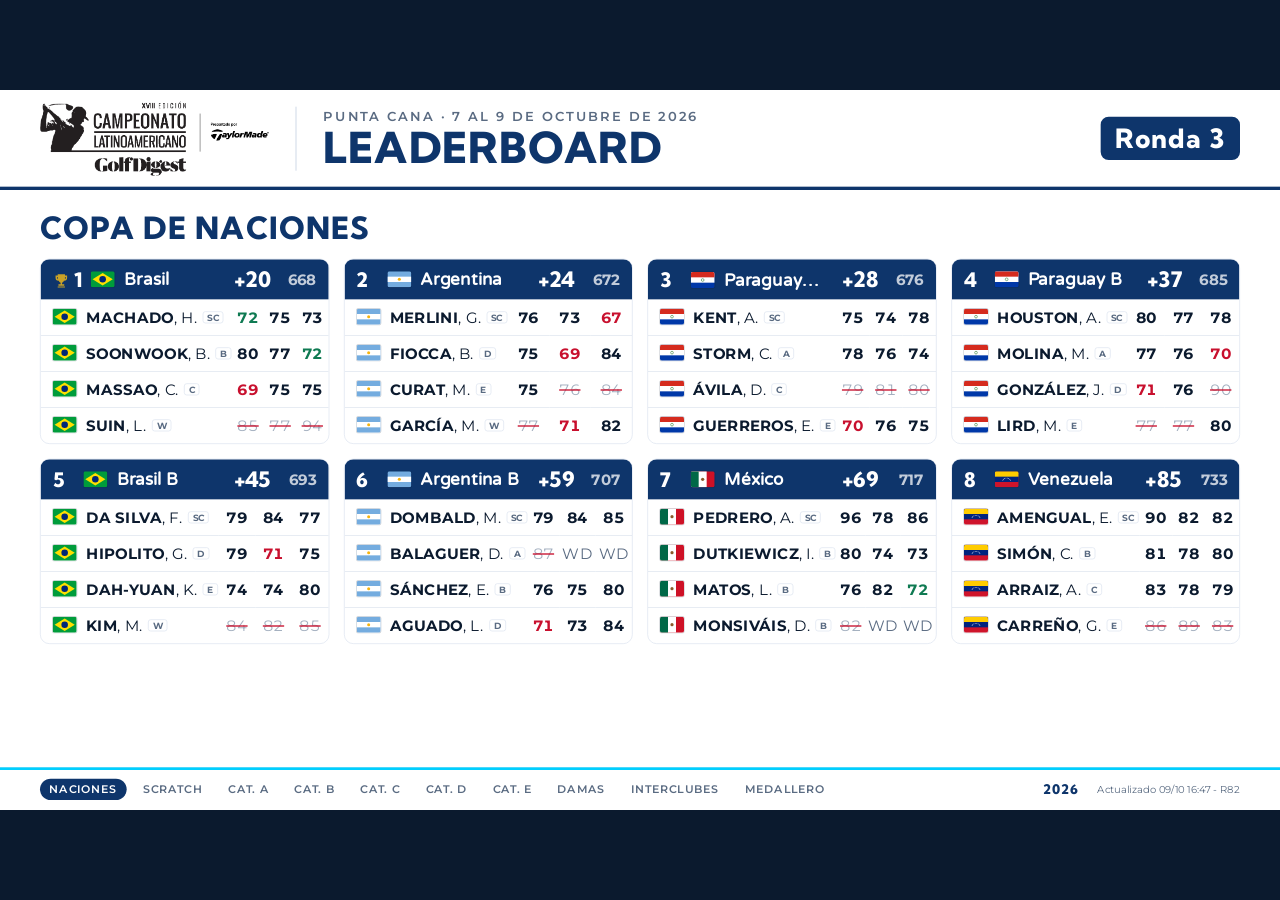
==== commit 915208e9: "Torneo cerrado: R3 completa, resultados finales y Campeones Co-Authored-By: Claude Opus 5.5 <noreply" ====
--- a/tv/index.html
+++ b/tv/index.html
@@ -587,7 +587,7 @@
     return `<div class="pc p${x.pos}"><div class="pf">${flag(x.c, x.f)}</div><div class="pn">${esc(CNAME[x.c] || x.c)}</div><div class="pm">${cnt(x,'oro')}${cnt(x,'plata')}${cnt(x,'bronce')}</div><div class="pb ${m}">${big(m, (x.tie ? 'T' : '') + x.pos)}</div></div>`; }).join('');
   const trs = rows.map(x => `<tr class="${x.pos === 1 ? 'lead' : ''}${x.pos && x.pos <= 3 ? ' top' : ''}${!x.tot ? ' nil' : ''}"><td class="pos">${x.pos <= 3 && x.tot ? big(['oro','plata','bronce'][x.pos-1], x.pos) : x.pos}</td><td class="l team">${flag(x.c, x.f)}<b>${esc(CNAME[x.c] || x.c)}</b></td><td>${cnt(x,'oro')}</td><td>${cnt(x,'plata')}</td><td>${cnt(x,'bronce')}</td><td class="tot">${x.tot}</td></tr>`).join('');
   const head = `<tr><th>Pos</th><th class="l">País</th><th>${big('oro',1)}</th><th>${big('plata',2)}</th><th>${big('bronce',3)}</th><th>Total</th></tr>`;
-  return [{ title:'Medallero', cap:'Provisorio · por países', page:'', ms: OPEN_MS,
+  return [{ title:'Medallero', cap: FINAL() ? 'Final · por países' : 'Provisorio · por países', page:'', ms: OPEN_MS,
     html: `<table class="medt"><thead>${head}</thead><tbody>${trs}</tbody></table>` }];
 }
 let slides = [], cur = 0, timer = null;
@@ -659,7 +659,7 @@
 ['click','keydown','touchstart'].forEach(ev => addEventListener(ev, keepAwake, {passive: true}));
 keepAwake(); setInterval(keepAwake, 60000);
 
-const PUB = {"p":[["Nombre Completo","Name","Last Name","Senior","Country","Flag","Equipo Nación","Scratch","Equipo Interclub","Categoría","Hcp Iberostar","Hcp Corales"],["MACHADO, Herik","Herik","MACHADO","","Brasil","🇧🇷","Brasil","TRUE","","A","-4","-1"],["MERLINI, Gonzalo José","Gonzalo","MERLINI","","Argentina","🇦🇷","Argentina","TRUE","","A","-4","-1"],["VERA, Jeancarlo","Jeancarlo","VERA","","Estados Unidos","🇺🇸","","","Sterling","A","-2","1"],["HOUSTON CUBILLA, Alejandro","Alejandro","HOUSTON","","Paraguay","🇵🇾","Paraguay B","TRUE","Centenario II","A","-1","2"],["KENT, Alexander","Alexander","KENT","","Paraguay","🇵🇾","Paraguay","TRUE","Centenario III","A","-1","2"],["STORM PLATE, Christian","Christian","STORM","","Paraguay","🇵🇾","Paraguay","","Centenario III","A","1","3"],["PEDRERO, Alonso","Alonso","PEDRERO","","Mexico","🇲🇽","México","TRUE","","A","1","4"],["FUENZALIDA, Daniel","Daniel","FUENZALIDA","✔","Argentina","🇦🇷","","","Mendoza","A","1","4"],["DA SILVA, Fernando Augusto","Fernando","DA SILVA","","Brasil","🇧🇷","Brasil B","TRUE","","A","3","6"],["DOMBALD, Matías","Matías","DOMBALD","","Argentina","🇦🇷","Argentina B","TRUE","","A","3","6"],["BALAGUER, Diego","Diego","BALAGUER","","Argentina","🇦🇷","Argentina B","","","A","4","7"],["MOLINA MAIOLI, Mauricio","Mauricio","MOLINA","","Paraguay","🇵🇾","Paraguay B","","Centenario","A","4","7"],["MOHSENI, Sebastián","Sebastián","MOHSENI","","Estados Unidos","🇺🇸","","","USA","A","4","7"],["AMENGUAL, Ernesto","Ernesto","AMENGUAL","✔","Venezuela","🇻🇪","Venezuela","TRUE","Caracas Country Club","A","5","8"],["MATOS, Luis","Luis","MATOS","✔","República Dominicana","🇩🇴","México","","","B","3","4"],["MONSIVÁIS, Daniel","Daniel","MONSIVÁIS","","Mexico","🇲🇽","México","","","B","4","5"],["SÁNCHEZ, Eduardo","Eduardo","SÁNCHEZ","✔","Argentina","🇦🇷","Argentina B","","Mendoza","B","4","5"],["SLOANE, Benjamín","Benjamín","SLOANE","✔","Estados Unidos","🇺🇸","","","Sterling","B","5","6"],["SIMÓN, Carlos","Carlos","SIMÓN","✔","Venezuela","🇻🇪","Venezuela","","Caracas Country Club","B","6","7"],["PASCUA, Felipe","Felipe","PASCUA","","Estados Unidos","🇺🇸","","","USA","B","6","7"],["SOONWOOK, Byen","Byen","SOONWOOK","","Brasil","🇧🇷","Brasil","","Federacao","B","6","8"],["GARCÍA, María Eugenia","María","GARCÍA","","Argentina","🇦🇷","Argentina","","","Damas","4","5"],["VALDERRAMA, Héctor","Héctor","VALDERRAMA","","Estados Unidos","🇺🇸","","","Sterling","B","7","8"],["PANIAGUA, Enrique","Enrique","PANIAGUA","✔","Argentina","🇦🇷","","","Mendoza","B","8","10"],["DUTKIEWICZ, Idzi","Idzi","DUTKIEWICZ","","Mexico","🇲🇽","México","","","B","8","10"],["ÁVILA CORVALÁN, Diego","Diego","ÁVILA","","Paraguay","🇵🇾","Paraguay","","Centenario","C","9","6"],["ALVES, Norivaldo","Norivaldo","ALVES","✔","Brasil","🇧🇷","","","Guarapiranga","C","9","7"],["MAIOLI BARTOLETTI, Lara Lee","Lara","MAIOLI","","Paraguay","🇵🇾","","","Centenario","Damas","6","7"],["MASSAO KANESAKI, Celio","Celio","MASSAO","","Brasil","🇧🇷","Brasil","","","C","11","8"],["ARRAIZ, Andrés","Andrés","ARRAIZ","✔","Venezuela","🇻🇪","Venezuela","","Caracas Country Club","C","11","9"],["KYOUNG-AIE, Kim","Kim","KYOUNG-AIE","✔","Brasil","🇧🇷","","","","Damas","8","9"],["FIORE BOGARÍN, Sergio Luis","Sergio","FIORE","","Paraguay","🇵🇾","","","Centenario II","C","12","9"],["SCHEMEL, Alexander","Alexander","SCHEMEL","","Brasil","🇧🇷","","","Guarapiranga","C","12","9"],["KIM, Mija","Mija","KIM","","Brasil","🇧🇷","Brasil B","","Federacao","Damas","9","10"],["FIOCCA, Bautista","Bautista","FIOCCA","","Argentina","🇦🇷","Argentina","","","D","13","10"],["BARROS, Ezequiel","Ezequiel","BARROS","✔","Argentina","🇦🇷","","","","D","14","11"],["AMARILLA, Matías","Matías","AMARILLA","","Paraguay","🇵🇾","","","Centenario","D","14","11"],["MOHSENI, Abbas","Abbas","MOHSENI","✔","Estados Unidos","🇺🇸","","","USA","D","14","12"],["AGUADO, Luis","Luis","AGUADO","✔","Argentina","🇦🇷","Argentina B","","Mendoza","D","14","12"],["KIM, Mario Ricardo","Mario","KIM","✔","Brasil","🇧🇷","","","Guarapiranga","D","15","12"],["GONZÁLEZ, José Domingo","José","GONZÁLEZ","✔","Paraguay","🇵🇾","Paraguay B","","Centenario II","D","15","12"],["SUIN, Lee","Lee","SUIN","","Brasil","🇧🇷","Brasil","","","Damas","12","13"],["HIPOLITO, Gil","Gil","HIPOLITO","✔","Brasil","🇧🇷","Brasil B","","Federacao","D","16","13"],["GUERREROS G., Esteban","Esteban","GUERREROS","","Paraguay","🇵🇾","Paraguay","","Centenario III","E","16","14"],["DAH-YUAN, Kuo","Kuo","DAH-YUAN","","Brasil","🇧🇷","Brasil B","","Federacao","E","17","14"],["KIM, Thiago","Thiago","KIM","✔","Brasil","🇧🇷","","","Guarapiranga","E","17","14"],["SEVERO, Fausto","Fausto","SEVERO","","Brasil","🇧🇷","","","","E","17","14"],["AZIZI, Mir","Mir","AZIZI","✔","Estados Unidos","🇺🇸","","","USA","E","17","14"],["LIRD, Martín","Martín","LIRD","","Paraguay","🇵🇾","Paraguay B","","Centenario II","E","18","15"],["CURAT VALLENILLA, Manuel","Manuel","CURAT","","Argentina","🇦🇷","Argentina","","","E","18","16"],["PIAZZA, Amadeo Félix","Amadeo","PIAZZA","✔","Argentina","🇦🇷","","","","E","19","16"],["CARREÑO, Guillermo","Guillermo","CARREÑO","","Venezuela","🇻🇪","Venezuela","","Caracas Country Club","E","24","21"],["SOARES, Horacio","Horacio","SOARES","✔","Argentina","🇦🇷","","","","E","24","21"]],"r":[["Resultados"],[""],["Ronda","Jugador (Nombre Completo)","Salida","Hora","1","2","3","4","5","6","7","8","9","10","11","12","13","14","15","16","17","18","Ida","Vuelta","Gross","Estado","Index ronda","Index usado","Hcp base"],["Par","Iberostar","","","4","3","4","4","5","4","4","3","5","4","3","4","5","4","4","3","5","4"],["Par","Corales","","","4","3","4","5","4","4","5","4","3","4","3","5","4","5","4","4","3","4"],["R1","KENT, Alexander","","","4","3","4","4","6","5","4","3","5","5","3","4","5","4","4","3","5","4","","","75","","","",""],["R1","PEDRERO, Alonso","","","5","5","6","6","6","5","3","5","6","7","3","4","7","7","5","4","7","5","","","96","","","",""],["R1","MERLINI, Gonzalo José","","","4","4","4","5","4","4","4","5","5","4","3","5","3","5","5","3","5","4","","","76","","","",""],["R1","MACHADO, Herik","","","4","2","5","4","4","3","4","4","4","5","4","4","4","4","4","5","4","4","","","72","","","",""],["R1","MOLINA MAIOLI, Mauricio","","","5","5","5","4","4","5","4","4","6","6","3","4","6","4","4","3","5","4","","","81","","","",""],["R1","LIRD, Martín","","","7","3","6","6","5","5","5","5","5","6","4","6","6","6","5","6","5","4","","","95","","","",""],["R1","CURAT VALLENILLA, Manuel","","","4","4","6","6","9","5","5","4","6","5","2","5","7","5","4","4","8","4","","","93","","","",""],["R1","AMARILLA, Matías","","","5","5","4","3","6","5","7","3","6","7","6","5","5","6","5","4","8","5","","","95","","","",""],["R1","GUERREROS G., Esteban","","","4","4","4","5","7","4","4","4","6","5","5","5","6","4","5","2","7","5","","","86","","","",""],["R1","CARREÑO, Guillermo","","","6","6","6","6","6","6","6","5","7","6","6","7","6","7","6","5","7","6","","","110","","","",""],["R1","AMENGUAL, Ernesto","","","4","4","4","5","6","6","5","4","5","7","4","4","4","5","4","6","9","4","","","90","","","",""],["R1","HOUSTON CUBILLA, Alejandro","","","4","3","5","5","6","6","4","3","5","4","4","5","4","5","4","3","6","4","","","80","","","",""],["R1","MOHSENI, Sebastián","","","4","4","4","3","6","4","4","3","5","4","3","4","4","4","4","3","5","4","","","72","","","",""],["R1","SLOANE, Benjamín","","","5","3","4","5","5","4","4","3","5","5","5","4","5","5","3","4","5","4","","","78","","","",""],["R1","PASCUA, Felipe","","","5","4","4","5","4","5","4","2","5","4","5","5","5","6","5","4","6","4","","","82","","","",""],["R1","DOMBALD, Matías","","","4","3","4","5","4","4","4","3","6","5","5","5","5","5","4","3","5","5","","","79","","","",""],["R1","DA SILVA, Fernando Augusto","","","4","4","5","6","5","5","4","3","5","5","5","3","5","5","4","2","5","4","","","79","","","",""],["R1","SOONWOOK, Byen","","","4","5","5","5","5","4","4","6","5","8","4","4","6","5","4","3","5","4","","","86","","","",""],["R1","DAH-YUAN, Kuo","","","3","5","5","6","6","5","5","4","6","4","5","5","5","6","5","4","6","6","","","91","","","",""],["R1","KIM, Mario Ricardo","","","4","5","4","6","4","7","3","3","5","4","5","4","5","5","4","4","6","4","","","82","","","",""],["R1","KIM, Thiago","","","5","4","5","5","7","4","5","4","6","4","4","6","7","5","4","3","7","5","","","90","","","",""],["R1","STORM PLATE, Christian","","","4","5","6","5","4","6","4","4","6","5","3","3","4","5","4","2","5","4","","","79","","","",""],["R1","BALAGUER, Diego","","","5","4","5","6","8","4","4","5","7","6","4","4","6","5","5","4","5","4","","","91","","","",""],["R1","DUTKIEWICZ, Idzi","","","4","4","5","6","6","5","4","3","5","7","3","4","5","6","4","4","8","5","","","88","","","",""],["R1","VERA, Jeancarlo","","","4","3","4","4","6","4","4","4","5","4","3","4","5","6","4","6","5","4","","","79","","","",""],["R1","VALDERRAMA, Héctor","","","5","2","4","5","5","4","4","3","5","6","4","4","6","6","5","4","7","4","","","83","","","",""],["R1","AZIZI, Mir","","","5","3","7","7","6","5","5","4","7","5","4","7","7","5","6","3","5","5","","","96","","","",""],["R1","MOHSENI, Abbas","","","7","4","4","5","5","5","4","4","6","5","5","6","5","5","7","4","8","6","","","95","","","",""],["R1","MONSIVÁIS, Daniel","","","4","3","4","7","5","6","4","3","5","4","3","4","5","5","9","5","5","5","","","86","","","",""],["R1","SIMÓN, Carlos","","","4","4","4","5","7","5","5","4","5","4","4","6","5","5","5","4","6","5","","","87","","","",""],["R1","ÁVILA CORVALÁN, Diego","","","6","4","5","4","5","5","4","4","6","4","5","6","5","5","4","3","8","5","","","88","","","",""],["R1","HIPOLITO, Gil","","","5","3","5","7","5","5","6","5","6","4","4","5","7","5","6","4","7","6","","","95","","","",""],["R1","FUENZALIDA, Daniel","","","4","3","5","4","6","4","5","4","5","4","4","4","5","5","4","3","6","5","","","80","","","",""],["R1","PANIAGUA, Enrique","","","4","4","5","5","6","4","4","5","6","4","3","4","5","6","4","4","5","4","","","82","","","",""],["R1","SÁNCHEZ, Eduardo","","","4","5","4","5","6","5","4","3","6","4","5","5","4","4","5","3","4","4","","","80","","","",""],["R1","MATOS, Luis","","","3","4","4","4","5","4","6","4","5","5","4","4","5","4","4","5","5","4","","","79","","","",""],["R1","SEVERO, Fausto","","","6","3","4","5","5","4","5","4","6","4","5","6","5","5","5","5","6","6","","","89","","","",""],["R1","SCHEMEL, Alexander","","","4","4","4","6","6","5","7","3","7","4","5","6","7","6","4","5","5","5","","","93","","","",""],["R1","ARRAIZ, Andrés","","","6","5","4","5","7","6","5","4","5","5","4","5","7","5","5","4","7","5","","","94","","","",""],["R1","ALVES, Norivaldo","","","5","5","7","5","7","5","4","5","6","4","2","3","6","6","4","4","4","4","","","86","","","",""],["R1","GARCÍA, María Eugenia","","","4","3","5","5","6","4","4","5","5","5","4","4","5","5","4","3","5","5","","","81","","","",""],["R1","MASSAO KANESAKI, Celio","","","5","3","4","5","5","5","4","3","5","7","4","5","5","4","3","3","6","4","","","80","","","",""],["R1","GONZÁLEZ, José Domingo","","","6","3","6","5","6","5","4","3","5","5","3","4","8","5","4","4","5","5","","","86","","","",""],["R1","FIOCCA, Bautista","","","6","3","4","6","4","5","5","4","5","5","4","4","5","5","8","4","6","5","","","88","","","",""],["R1","FIORE BOGARÍN, Sergio Luis","","","","","","","","","","","","","","","","","","","","","","","","WD","","",""],["R1","AGUADO, Luis","","","4","3","4","6","5","4","5","4","4","5","4","6","5","6","4","3","8","5","","","85","","","",""],["R1","BARROS, Ezequiel","","","7","5","5","5","7","5","4","4","5","3","5","5","6","6","3","6","8","6","","","95","","","",""],["R1","PIAZZA, Amadeo Félix","","","6","4","6","8","8","5","5","5","6","5","4","6","6","6","5","4","6","7","","","102","","","",""],["R1","SOARES, Horacio","","","7","5","5","7","7","6","5","4","10","6","4","7","6","6","5","9","8","7","","","114","","","",""],["R1","KIM, Mija","","","5","3","6","6","6","5","4","5","5","7","3","8","6","5","4","3","6","6","","","93","","","",""],["R1","KYOUNG-AIE, Kim","","","7","4","4","4","5","4","5","4","5","4","5","4","5","7","5","4","5","6","","","87","","","",""],["R1","MAIOLI BARTOLETTI, Lara Lee","","","5","4","5","5","8","5","4","4","7","5","4","5","7","6","3","3","6","5","","","91","","","",""],["R1","SUIN, Lee","","","5","3","7","5","7","7","5","3","7","6","4","6","6","5","5","4","7","5","","","97","","","",""],["R2","PIAZZA, Amadeo Félix","","","5","5","5","7","6","7","6","5","6","7","5","5","6","6","5","5","6","7","","","104","","","",""],["R2","SOARES, Horacio","","","7","4","5","5","6","5","5","3","9","6","5","5","7","8","5","7","5","6","","","103","","","",""],["R2","BARROS, Ezequiel","","","5","5","4","5","6","5","7","5","6","5","4","4","6","5","5","4","6","6","","","93","","","",""],["R2","FIORE BOGARÍN, Sergio Luis","","","","","","","","","","","","","","","","","","","","","","","","WD","","",""],["R2","MONSIVÁIS, Daniel","","","","","","","","","","","","","","","","","","","","","","","","WD","","",""],["R2","KIM, Mija","","","5","5","4","4","8","5","5","2","7","6","4","5","5","6","6","4","5","5","","","91","","","",""],["R2","KYOUNG-AIE, Kim","","","5","4","4","5","5","3","5","2","5","4","4","5","8","5","5","4","6","6","","","85","","","",""],["R2","SUIN, Lee","","","4","3","5","5","6","6","4","3","7","5","4","5","6","5","5","4","6","6","","","89","","","",""],["R2","HIPOLITO, Gil","","","4","4","4","6","4","6","4","5","6","5","6","5","6","5","5","3","5","4","","","87","","","",""],["R2","MASSAO KANESAKI, Celio","","","4","5","5","7","5","6","4","3","5","5","4","4","6","4","5","5","5","4","","","86","","","",""],["R2","ÁVILA CORVALÁN, Diego","","","4","4","4","4","7","4","5","4","6","6","4","5","6","5","5","7","5","5","","","90","","","",""],["R2","KENT, Alexander","","","4","3","5","3","4","5","5","3","7","4","4","3","4","5","3","3","5","4","","","74","","","",""],["R2","AMENGUAL, Ernesto","","","4","4","3","4","6","4","5","5","6","5","4","4","5","4","6","4","5","4","","","82","","","",""],["R2","DOMBALD, Matías","","","4","3","5","6","4","5","5","4","7","4","4","4","5","6","4","4","5","5","","","84","","","",""],["R2","AZIZI, Mir","","","7","3","4","5","7","5","7","3","7","5","4","5","6","7","3","4","6","8","","","96","","","",""],["R2","MOHSENI, Abbas","","","6","4","7","7","7","6","5","5","6","6","4","6","5","5","5","4","5","6","","","99","","","",""],["R2","SLOANE, Benjamín","","","4","5","4","4","7","5","5","3","6","4","4","6","5","5","5","4","5","4","","","85","","","",""],["R2","VERA, Jeancarlo","","","4","4","4","4","6","3","4","3","6","4","4","4","3","4","4","2","4","5","","","72","","","",""],["R2","VALDERRAMA, Héctor","","","5","4","5","4","6","4","4","3","5","3","3","4","6","5","4","3","5","4","","","77","","","",""],["R2","PASCUA, Felipe","","","3","4","4","6","5","4","3","5","6","4","5","5","6","4","4","4","5","4","","","81","","","",""],["R2","MOHSENI, Sebastián","","","4","4","3","5","5","4","4","4","7","4","2","5","5","5","4","3","4","5","","","77","","","",""],["R2","DA SILVA, Fernando Augusto","","","4","5","4","6","5","5","4","4","5","5","4","5","4","5","4","5","5","5","","","84","","","",""],["R2","MERLINI, Gonzalo José","","","4","3","3","4","5","5","4","3","5","5","3","5","4","5","4","3","5","3","","","73","","","",""],["R2","PEDRERO, Alonso","","","4","3","4","3","4","5","3","3","8","6","3","4","6","5","5","3","5","4","","","78","","","",""],["R2","MACHADO, Herik","","","4","4","4","4","4","3","4","4","5","5","4","6","4","4","4","4","4","4","","","75","","","",""],["R2","HOUSTON CUBILLA, Alejandro","","","4","5","6","4","5","4","4","3","5","4","5","3","5","4","4","4","4","4","","","77","","","",""],["R2","STORM PLATE, Christian","","","4","2","5","5","5","4","3","4","6","4","4","4","4","4","5","5","5","4","","","77","","","",""],["R2","BALAGUER, Diego","","","","","","","","","","","","","","","","","","","","","","","","WD","","",""],["R2","DUTKIEWICZ, Idzi","","","4","3","4","5","5","5","4","3","6","4","3","5","5","4","4","6","7","5","","","82","","","",""],["R2","GONZÁLEZ, José Domingo","","","6","4","5","5","7","4","5","3","9","4","4","6","6","5","4","4","6","4","","","91","","","",""],["R2","FIOCCA, Bautista","","","4","3","4","5","5","4","4","4","7","5","4","4","5","6","4","6","4","4","","","82","","","",""],["R2","KIM, Mario Ricardo","","","5","4","5","5","4","5","4","6","5","4","6","4","5","5","7","5","6","5","","","90","","","",""],["R2","KIM, Thiago","","","5","5","4","5","6","4","4","3","7","6","3","7","6","6","6","7","6","6","","","96","","","",""],["R2","AMARILLA, Matías","","","4","4","5","5","5","4","5","4","6","5","3","4","8","5","6","5","10","5","","","93","","","",""],["R2","GUERREROS G., Esteban","","","5","5","5","7","6","6","5","3","7","5","3","4","4","5","6","5","7","4","","","92","","","",""],["R2","ALVES, Norivaldo","","","4","3","4","5","5","4","5","4","6","9","4","5","6","4","6","4","8","4","","","90","","","",""],["R2","SEVERO, Fausto","","","5","5","4","5","6","5","4","6","6","4","4","5","6","6","5","3","5","6","","","90","","","",""],["R2","MOLINA MAIOLI, Mauricio","","","4","4","3","5","5","4","5","4","6","4","4","5","5","4","6","2","5","5","","","80","","","",""],["R2","LIRD, Martín","","","7","4","4","5","5","4","6","4","7","4","5","7","6","6","4","3","5","9","","","95","","","",""],["R2","AGUADO, Luis","","","5","4","5","6","7","4","4","4","6","3","4","6","5","5","5","3","6","5","","","87","","","",""],["R2","SCHEMEL, Alexander","","","6","4","4","5","5","8","4","3","7","5","4","6","5","6","6","3","6","6","","","93","","","",""],["R2","SIMÓN, Carlos","","","5","3","4","6","6","5","4","2","6","5","4","4","5","6","5","2","6","6","","","84","","","",""],["R2","ARRAIZ, Andrés","","","4","3","5","4","6","5","4","4","7","4","4","7","6","6","5","3","5","7","","","89","","","",""],["R2","MAIOLI BARTOLETTI, Lara Lee","","","5","3","5","6","6","6","5","4","6","6","3","5","6","5","4","2","7","6","","","90","","","",""],["R2","GARCÍA, María Eugenia","","","5","3","4","4","7","3","4","3","4","5","4","4","5","4","4","3","5","4","","","75","","","",""],["R2","CURAT VALLENILLA, Manuel","","","4","3","5","5","7","5","4","4","6","7","4","7","5","7","6","6","4","5","","","94","","","",""],["R2","CARREÑO, Guillermo","","","5","4","5","7","8","5","5","4","6","8","4","8","9","7","6","6","9","7","","","113","","","",""],["R2","SOONWOOK, Byen","","","3","4","4","4","4","5","5","3","6","4","4","5","6","5","4","6","5","6","","","83","","","",""],["R2","DAH-YUAN, Kuo","","","4","4","4","5","5","4","8","3","7","6","3","5","6","5","5","4","5","8","","","91","","","",""],["R2","FUENZALIDA, Daniel","","","3","3","4","4","5","5","3","4","5","4","3","3","4","5","5","5","9","4","","","78","","","",""],["R2","PANIAGUA, Enrique","","","4","5","4","5","5","5","4","4","7","4","3","4","5","6","5","6","6","5","","","87","","","",""],["R2","SÁNCHEZ, Eduardo","","","4","3","4","4","8","5","4","3","5","4","5","5","4","5","4","3","5","4","","","79","","","",""],["R2","MATOS, Luis","","","4","6","4","4","5","6","5","3","5","4","4","3","6","5","7","5","4","5","","","85","","","",""],["R3","AMARILLA, Matías","","","5","5","4","5","6","6","7","4","4","4","5","5","4","6","5","4","4","7","","","90","","","",""],["R3","AZIZI, Mir","","","6","4","6","6","4","5","6","6","4","5","4","6","6","8","4","6","4","5","","","95","","","",""],["R3","BARROS, Ezequiel","","","6","4","6","6","5","4","7","4","4","5","3","6","5","6","5","5","3","5","","","89","","","",""],["R3","CARREÑO, Guillermo","","","5","5","6","8","6","5","7","5","4","7","5","6","6","7","7","5","5","5","","","104","","","",""],["R3","FIORE BOGARÍN, Sergio Luis","","","5","5","5","5","4","3","5","5","3","5","3","6","6","5","6","5","5","6","","","87","","","",""],["R3","HIPOLITO, Gil","","","5","3","4","6","5","4","6","5","5","5","4","5","5","7","5","5","4","5","","","88","","","",""],["R3","MOHSENI, Abbas","","","5","5","6","6","5","5","7","7","7","5","4","5","7","6","7","7","4","6","","","104","","","",""],["R3","PIAZZA, Amadeo Félix","","","6","4","8","7","5","5","6","5","4","5","4","4","6","6","6","4","4","4","","","93","","","",""],["R3","SCHEMEL, Alexander","","","5","4","5","5","4","4","4","4","3","3","3","5","4","6","4","4","3","4","","","74","","","",""],["R3","SOARES, Horacio","","","8","6","7","7","5","6","6","6","4","6","7","4","6","6","7","5","6","6","","","108","","","",""],["R3","KENT, Alexander","","","4","2","4","4","4","5","5","7","4","5","3","6","5","4","4","5","3","4","","","78","","","",""],["R3","MACHADO, Herik","","","4","3","4","5","4","4","4","4","3","5","4","4","4","5","4","4","3","5","","","73","","","",""],["R3","MERLINI, Gonzalo José","","","5","3","4","4","4","3","4","4","3","4","2","5","4","4","4","4","2","4","","","67","","","",""],["R3","MOHSENI, Sebastián","","","4","2","6","4","6","3","6","4","4","4","5","5","4","5","5","4","3","4","","","78","","","",""],["R3","HOUSTON CUBILLA, Alejandro","","","4","3","4","5","5","4","5","4","4","4","5","4","5","5","6","4","3","4","","","78","","","",""],["R3","PEDRERO, Alonso","","","6","5","5","5","6","4","5","6","2","4","3","5","4","5","4","6","5","6","","","86","","","",""],["R3","STORM PLATE, Christian","","","4","5","5","5","4","5","5","5","4","4","3","4","4","5","4","4","3","4","","","77","","","",""],["R3","VERA, Jeancarlo","","","5","3","4","5","4","5","5","4","4","5","3","7","5","5","5","4","3","5","","","81","","","",""],["R3","MOLINA MAIOLI, Mauricio","","","4","4","4","4","4","6","5","5","3","5","3","6","4","5","4","4","3","4","","","77","","","",""],["R3","DOMBALD, Matías","","","5","4","4","7","4","4","6","9","2","5","4","4","4","6","4","5","3","5","","","85","","","",""],["R3","DA SILVA, Fernando Augusto","","","4","3","4","5","4","5","6","4","4","5","4","4","4","5","4","4","3","5","","","77","","","",""],["R3","AMENGUAL, Ernesto","","","3","4","5","6","6","4","5","6","3","5","4","5","5","5","4","5","3","4","","","82","","","",""],["R3","MONSIVÁIS, Daniel","","","","","","","","","","","","","","","","","","","","","","","","WD","","",""],["R3","FUENZALIDA, Daniel","","","","","","","","","","","","","","","","","","","","","","","","WD","","",""],["R3","MATOS, Luis","","","4","3","5","5","4","6","5","3","4","4","3","4","4","6","4","4","3","5","","","76","","","",""],["R3","BALAGUER, Diego","","","","","","","","","","","","","","","","","","","","","","","","WD","","",""],["R3","SIMÓN, Carlos","","","4","3","4","5","6","4","7","6","4","5","3","5","5","7","4","5","6","4","","","87","","","",""],["R3","VALDERRAMA, Héctor","","","5","3","4","5","5","4","6","4","4","6","4","5","6","7","5","4","3","4","","","84","","","",""],["R3","SÁNCHEZ, Eduardo","","","3","5","7","4","4","5","6","6","4","6","2","5","5","5","4","5","4","5","","","85","","","",""],["R3","PASCUA, Felipe","","","6","3","5","6","6","6","7","5","5","5","4","5","6","7","6","5","4","9","","","100","","","",""],["R3","PANIAGUA, Enrique","","","4","2","4","5","5","5","7","5","3","5","3","5","5","5","4","5","5","6","","","83","","","",""],["R3","SLOANE, Benjamín","","","","","","","","","","","","","","","","","","","","","","","","WD","","",""],["R3","DUTKIEWICZ, Idzi","","","4","4","4","7","5","3","6","4","4","6","3","6","5","5","6","5","3","3","","","83","","","",""],["R3","SOONWOOK, Byen","","","5","3","3","6","6","5","6","4","4","5","3","5","4","5","5","3","3","5","","","80","","","",""],["R3","MASSAO KANESAKI, Celio","","","4","3","4","5","6","5","4","6","4","5","4","5","4","7","4","5","3","5","","","83","","","",""],["R3","ALVES, Norivaldo","","","5","3","4","5","6","6","7","4","3","5","3","5","4","6","4","5","4","5","","","84","","","",""],["R3","ÁVILA CORVALÁN, Diego","","","4","3","3","6","6","4","5","7","4","5","4","7","5","6","4","5","4","4","","","86","","","",""],["R3","ARRAIZ, Andrés","","","5","3","4","6","5","4","6","5","5","5","5","5","3","5","5","6","7","4","","","88","","","",""],["R3","FIOCCA, Bautista","","","6","5","6","4","5","6","5","4","6","4","3","6","6","6","5","8","3","6","","","94","","","",""],["R3","AGUADO, Luis","","","6","5","8","6","6","6","5","4","3","8","4","6","6","6","5","4","4","4","","","96","","","",""],["R3","KIM, Mario Ricardo","","","7","3","3","6","4","5","5","4","3","6","4","5","4","7","7","5","4","5","","","87","","","",""],["R3","GONZÁLEZ, José Domingo","","","5","5","6","8","5","4","6","7","5","5","4","8","7","6","6","6","5","4","","","102","","","",""],["R3","SEVERO, Fausto","","","5","3","5","6","5","5","6","5","3","6","4","6","5","6","5","5","4","5","","","89","","","",""],["R3","GUERREROS G., Esteban","","","5","3","4","6","5","4","6","4","3","6","3","6","6","8","6","5","4","5","","","89","","","",""],["R3","DAH-YUAN, Kuo","","","7","5","5","6","6","5","6","7","4","4","4","5","4","6","4","6","4","6","","","94","","","",""],["R3","CURAT VALLENILLA, Manuel","","","5","3","6","6","7","5","8","3","5","6","4","6","6","7","5","6","5","7","","","100","","","",""],["R3","KIM, Thiago","","","5","5","7","7","5","5","6","5","6","5","3","6","7","8","5","5","4","6","","","100","","","",""],["R3","LIRD, Martín","","","5","3","8","7","6","4","5","5","6","5","3","7","7","6","5","5","3","5","","","95","","","",""],["R3","MAIOLI BARTOLETTI, Lara Lee","","","5","3","5","7","5","5","5","5","5","7","3","5","5","6","6","4","4","4","","","89","","","",""]],"at":"09/10 16:41 - R81","max":3};
+const PUB = {"p":[["Nombre Completo","Name","Last Name","Senior","Country","Flag","Equipo Nación","Scratch","Equipo Interclub","Categoría","Hcp Iberostar","Hcp Corales"],["MACHADO, Herik","Herik","MACHADO","","Brasil","🇧🇷","Brasil","TRUE","","A","-4","-1"],["MERLINI, Gonzalo José","Gonzalo","MERLINI","","Argentina","🇦🇷","Argentina","TRUE","","A","-4","-1"],["VERA, Jeancarlo","Jeancarlo","VERA","","Estados Unidos","🇺🇸","","","Sterling","A","-2","1"],["HOUSTON CUBILLA, Alejandro","Alejandro","HOUSTON","","Paraguay","🇵🇾","Paraguay B","TRUE","Centenario II","A","-1","2"],["KENT, Alexander","Alexander","KENT","","Paraguay","🇵🇾","Paraguay","TRUE","Centenario III","A","-1","2"],["STORM PLATE, Christian","Christian","STORM","","Paraguay","🇵🇾","Paraguay","","Centenario III","A","1","3"],["PEDRERO, Alonso","Alonso","PEDRERO","","Mexico","🇲🇽","México","TRUE","","A","1","4"],["FUENZALIDA, Daniel","Daniel","FUENZALIDA","✔","Argentina","🇦🇷","","","Mendoza","A","1","4"],["DA SILVA, Fernando Augusto","Fernando","DA SILVA","","Brasil","🇧🇷","Brasil B","TRUE","","A","3","6"],["DOMBALD, Matías","Matías","DOMBALD","","Argentina","🇦🇷","Argentina B","TRUE","","A","3","6"],["BALAGUER, Diego","Diego","BALAGUER","","Argentina","🇦🇷","Argentina B","","","A","4","7"],["MOLINA MAIOLI, Mauricio","Mauricio","MOLINA","","Paraguay","🇵🇾","Paraguay B","","Centenario","A","4","7"],["MOHSENI, Sebastián","Sebastián","MOHSENI","","Estados Unidos","🇺🇸","","","USA","A","4","7"],["AMENGUAL, Ernesto","Ernesto","AMENGUAL","✔","Venezuela","🇻🇪","Venezuela","TRUE","Caracas Country Club","A","5","8"],["MATOS, Luis","Luis","MATOS","✔","República Dominicana","🇩🇴","México","","","B","3","4"],["MONSIVÁIS, Daniel","Daniel","MONSIVÁIS","","Mexico","🇲🇽","México","","","B","4","5"],["SÁNCHEZ, Eduardo","Eduardo","SÁNCHEZ","✔","Argentina","🇦🇷","Argentina B","","Mendoza","B","4","5"],["SLOANE, Benjamín","Benjamín","SLOANE","✔","Estados Unidos","🇺🇸","","","Sterling","B","5","6"],["SIMÓN, Carlos","Carlos","SIMÓN","✔","Venezuela","🇻🇪","Venezuela","","Caracas Country Club","B","6","7"],["PASCUA, Felipe","Felipe","PASCUA","","Estados Unidos","🇺🇸","","","USA","B","6","7"],["SOONWOOK, Byen","Byen","SOONWOOK","","Brasil","🇧🇷","Brasil","","Federacao","B","6","8"],["GARCÍA, María Eugenia","María","GARCÍA","","Argentina","🇦🇷","Argentina","","","Damas","4","5"],["VALDERRAMA, Héctor","Héctor","VALDERRAMA","","Estados Unidos","🇺🇸","","","Sterling","B","7","8"],["PANIAGUA, Enrique","Enrique","PANIAGUA","✔","Argentina","🇦🇷","","","Mendoza","B","8","10"],["DUTKIEWICZ, Idzi","Idzi","DUTKIEWICZ","","Mexico","🇲🇽","México","","","B","8","10"],["ÁVILA CORVALÁN, Diego","Diego","ÁVILA","","Paraguay","🇵🇾","Paraguay","","Centenario","C","9","6"],["ALVES, Norivaldo","Norivaldo","ALVES","✔","Brasil","🇧🇷","","","Guarapiranga","C","9","7"],["MAIOLI BARTOLETTI, Lara Lee","Lara","MAIOLI","","Paraguay","🇵🇾","","","Centenario","Damas","6","7"],["MASSAO KANESAKI, Celio","Celio","MASSAO","","Brasil","🇧🇷","Brasil","","","C","11","8"],["ARRAIZ, Andrés","Andrés","ARRAIZ","✔","Venezuela","🇻🇪","Venezuela","","Caracas Country Club","C","11","9"],["KYOUNG-AIE, Kim","Kim","KYOUNG-AIE","✔","Brasil","🇧🇷","","","","Damas","8","9"],["FIORE BOGARÍN, Sergio Luis","Sergio","FIORE","","Paraguay","🇵🇾","","","Centenario II","C","12","9"],["SCHEMEL, Alexander","Alexander","SCHEMEL","","Brasil","🇧🇷","","","Guarapiranga","C","12","9"],["KIM, Mija","Mija","KIM","","Brasil","🇧🇷","Brasil B","","Federacao","Damas","9","10"],["FIOCCA, Bautista","Bautista","FIOCCA","","Argentina","🇦🇷","Argentina","","","D","13","10"],["BARROS, Ezequiel","Ezequiel","BARROS","✔","Argentina","🇦🇷","","","","D","14","11"],["AMARILLA, Matías","Matías","AMARILLA","","Paraguay","🇵🇾","","","Centenario","D","14","11"],["MOHSENI, Abbas","Abbas","MOHSENI","✔","Estados Unidos","🇺🇸","","","USA","D","14","12"],["AGUADO, Luis","Luis","AGUADO","✔","Argentina","🇦🇷","Argentina B","","Mendoza","D","14","12"],["KIM, Mario Ricardo","Mario","KIM","✔","Brasil","🇧🇷","","","Guarapiranga","D","15","12"],["GONZÁLEZ, José Domingo","José","GONZÁLEZ","✔","Paraguay","🇵🇾","Paraguay B","","Centenario II","D","15","12"],["SUIN, Lee","Lee","SUIN","","Brasil","🇧🇷","Brasil","","","Damas","12","13"],["HIPOLITO, Gil","Gil","HIPOLITO","✔","Brasil","🇧🇷","Brasil B","","Federacao","D","16","13"],["GUERREROS G., Esteban","Esteban","GUERREROS","","Paraguay","🇵🇾","Paraguay","","Centenario III","E","16","14"],["DAH-YUAN, Kuo","Kuo","DAH-YUAN","","Brasil","🇧🇷","Brasil B","","Federacao","E","17","14"],["KIM, Thiago","Thiago","KIM","✔","Brasil","🇧🇷","","","Guarapiranga","E","17","14"],["SEVERO, Fausto","Fausto","SEVERO","","Brasil","🇧🇷","","","","E","17","14"],["AZIZI, Mir","Mir","AZIZI","✔","Estados Unidos","🇺🇸","","","USA","E","17","14"],["LIRD, Martín","Martín","LIRD","","Paraguay","🇵🇾","Paraguay B","","Centenario II","E","18","15"],["CURAT VALLENILLA, Manuel","Manuel","CURAT","","Argentina","🇦🇷","Argentina","","","E","18","16"],["PIAZZA, Amadeo Félix","Amadeo","PIAZZA","✔","Argentina","🇦🇷","","","","E","19","16"],["CARREÑO, Guillermo","Guillermo","CARREÑO","","Venezuela","🇻🇪","Venezuela","","Caracas Country Club","E","24","21"],["SOARES, Horacio","Horacio","SOARES","✔","Argentina","🇦🇷","","","","E","24","21"]],"r":[["Resultados"],[""],["Ronda","Jugador (Nombre Completo)","Salida","Hora","1","2","3","4","5","6","7","8","9","10","11","12","13","14","15","16","17","18","Ida","Vuelta","Gross","Estado","Index ronda","Index usado","Hcp base"],["Par","Iberostar","","","4","3","4","4","5","4","4","3","5","4","3","4","5","4","4","3","5","4"],["Par","Corales","","","4","3","4","5","4","4","5","4","3","4","3","5","4","5","4","4","3","4"],["R1","KENT, Alexander","","","4","3","4","4","6","5","4","3","5","5","3","4","5","4","4","3","5","4","","","75","","","",""],["R1","PEDRERO, Alonso","","","5","5","6","6","6","5","3","5","6","7","3","4","7","7","5","4","7","5","","","96","","","",""],["R1","MERLINI, Gonzalo José","","","4","4","4","5","4","4","4","5","5","4","3","5","3","5","5","3","5","4","","","76","","","",""],["R1","MACHADO, Herik","","","4","2","5","4","4","3","4","4","4","5","4","4","4","4","4","5","4","4","","","72","","","",""],["R1","MOLINA MAIOLI, Mauricio","","","5","5","5","4","4","5","4","4","6","6","3","4","6","4","4","3","5","4","","","81","","","",""],["R1","LIRD, Martín","","","7","3","6","6","5","5","5","5","5","6","4","6","6","6","5","6","5","4","","","95","","","",""],["R1","CURAT VALLENILLA, Manuel","","","4","4","6","6","9","5","5","4","6","5","2","5","7","5","4","4","8","4","","","93","","","",""],["R1","AMARILLA, Matías","","","5","5","4","3","6","5","7","3","6","7","6","5","5","6","5","4","8","5","","","95","","","",""],["R1","GUERREROS G., Esteban","","","4","4","4","5","7","4","4","4","6","5","5","5","6","4","5","2","7","5","","","86","","","",""],["R1","CARREÑO, Guillermo","","","6","6","6","6","6","6","6","5","7","6","6","7","6","7","6","5","7","6","","","110","","","",""],["R1","AMENGUAL, Ernesto","","","4","4","4","5","6","6","5","4","5","7","4","4","4","5","4","6","9","4","","","90","","","",""],["R1","HOUSTON CUBILLA, Alejandro","","","4","3","5","5","6","6","4","3","5","4","4","5","4","5","4","3","6","4","","","80","","","",""],["R1","MOHSENI, Sebastián","","","4","4","4","3","6","4","4","3","5","4","3","4","4","4","4","3","5","4","","","72","","","",""],["R1","SLOANE, Benjamín","","","5","3","4","5","5","4","4","3","5","5","5","4","5","5","3","4","5","4","","","78","","","",""],["R1","PASCUA, Felipe","","","5","4","4","5","4","5","4","2","5","4","5","5","5","6","5","4","6","4","","","82","","","",""],["R1","DOMBALD, Matías","","","4","3","4","5","4","4","4","3","6","5","5","5","5","5","4","3","5","5","","","79","","","",""],["R1","DA SILVA, Fernando Augusto","","","4","4","5","6","5","5","4","3","5","5","5","3","5","5","4","2","5","4","","","79","","","",""],["R1","SOONWOOK, Byen","","","4","5","5","5","5","4","4","6","5","8","4","4","6","5","4","3","5","4","","","86","","","",""],["R1","DAH-YUAN, Kuo","","","3","5","5","6","6","5","5","4","6","4","5","5","5","6","5","4","6","6","","","91","","","",""],["R1","KIM, Mario Ricardo","","","4","5","4","6","4","7","3","3","5","4","5","4","5","5","4","4","6","4","","","82","","","",""],["R1","KIM, Thiago","","","5","4","5","5","7","4","5","4","6","4","4","6","7","5","4","3","7","5","","","90","","","",""],["R1","STORM PLATE, Christian","","","4","5","6","5","4","6","4","4","6","5","3","3","4","5","4","2","5","4","","","79","","","",""],["R1","BALAGUER, Diego","","","5","4","5","6","8","4","4","5","7","6","4","4","6","5","5","4","5","4","","","91","","","",""],["R1","DUTKIEWICZ, Idzi","","","4","4","5","6","6","5","4","3","5","7","3","4","5","6","4","4","8","5","","","88","","","",""],["R1","VERA, Jeancarlo","","","4","3","4","4","6","4","4","4","5","4","3","4","5","6","4","6","5","4","","","79","","","",""],["R1","VALDERRAMA, Héctor","","","5","2","4","5","5","4","4","3","5","6","4","4","6","6","5","4","7","4","","","83","","","",""],["R1","AZIZI, Mir","","","5","3","7","7","6","5","5","4","7","5","4","7","7","5","6","3","5","5","","","96","","","",""],["R1","MOHSENI, Abbas","","","7","4","4","5","5","5","4","4","6","5","5","6","5","5","7","4","8","6","","","95","","","",""],["R1","MONSIVÁIS, Daniel","","","4","3","4","7","5","6","4","3","5","4","3","4","5","5","9","5","5","5","","","86","","","",""],["R1","SIMÓN, Carlos","","","4","4","4","5","7","5","5","4","5","4","4","6","5","5","5","4","6","5","","","87","","","",""],["R1","ÁVILA CORVALÁN, Diego","","","6","4","5","4","5","5","4","4","6","4","5","6","5","5","4","3","8","5","","","88","","","",""],["R1","HIPOLITO, Gil","","","5","3","5","7","5","5","6","5","6","4","4","5","7","5","6","4","7","6","","","95","","","",""],["R1","FUENZALIDA, Daniel","","","4","3","5","4","6","4","5","4","5","4","4","4","5","5","4","3","6","5","","","80","","","",""],["R1","PANIAGUA, Enrique","","","4","4","5","5","6","4","4","5","6","4","3","4","5","6","4","4","5","4","","","82","","","",""],["R1","SÁNCHEZ, Eduardo","","","4","5","4","5","6","5","4","3","6","4","5","5","4","4","5","3","4","4","","","80","","","",""],["R1","MATOS, Luis","","","3","4","4","4","5","4","6","4","5","5","4","4","5","4","4","5","5","4","","","79","","","",""],["R1","SEVERO, Fausto","","","6","3","4","5","5","4","5","4","6","4","5","6","5","5","5","5","6","6","","","89","","","",""],["R1","SCHEMEL, Alexander","","","4","4","4","6","6","5","7","3","7","4","5","6","7","6","4","5","5","5","","","93","","","",""],["R1","ARRAIZ, Andrés","","","6","5","4","5","7","6","5","4","5","5","4","5","7","5","5","4","7","5","","","94","","","",""],["R1","ALVES, Norivaldo","","","5","5","7","5","7","5","4","5","6","4","2","3","6","6","4","4","4","4","","","86","","","",""],["R1","GARCÍA, María Eugenia","","","4","3","5","5","6","4","4","5","5","5","4","4","5","5","4","3","5","5","","","81","","","",""],["R1","MASSAO KANESAKI, Celio","","","5","3","4","5","5","5","4","3","5","7","4","5","5","4","3","3","6","4","","","80","","","",""],["R1","GONZÁLEZ, José Domingo","","","6","3","6","5","6","5","4","3","5","5","3","4","8","5","4","4","5","5","","","86","","","",""],["R1","FIOCCA, Bautista","","","6","3","4","6","4","5","5","4","5","5","4","4","5","5","8","4","6","5","","","88","","","",""],["R1","FIORE BOGARÍN, Sergio Luis","","","","","","","","","","","","","","","","","","","","","","","","WD","","",""],["R1","AGUADO, Luis","","","4","3","4","6","5","4","5","4","4","5","4","6","5","6","4","3","8","5","","","85","","","",""],["R1","BARROS, Ezequiel","","","7","5","5","5","7","5","4","4","5","3","5","5","6","6","3","6","8","6","","","95","","","",""],["R1","PIAZZA, Amadeo Félix","","","6","4","6","8","8","5","5","5","6","5","4","6","6","6","5","4","6","7","","","102","","","",""],["R1","SOARES, Horacio","","","7","5","5","7","7","6","5","4","10","6","4","7","6","6","5","9","8","7","","","114","","","",""],["R1","KIM, Mija","","","5","3","6","6","6","5","4","5","5","7","3","8","6","5","4","3","6","6","","","93","","","",""],["R1","KYOUNG-AIE, Kim","","","7","4","4","4","5","4","5","4","5","4","5","4","5","7","5","4","5","6","","","87","","","",""],["R1","MAIOLI BARTOLETTI, Lara Lee","","","5","4","5","5","8","5","4","4","7","5","4","5","7","6","3","3","6","5","","","91","","","",""],["R1","SUIN, Lee","","","5","3","7","5","7","7","5","3","7","6","4","6","6","5","5","4","7","5","","","97","","","",""],["R2","PIAZZA, Amadeo Félix","","","5","5","5","7","6","7","6","5","6","7","5","5","6","6","5","5","6","7","","","104","","","",""],["R2","SOARES, Horacio","","","7","4","5","5","6","5","5","3","9","6","5","5","7","8","5","7","5","6","","","103","","","",""],["R2","BARROS, Ezequiel","","","5","5","4","5","6","5","7","5","6","5","4","4","6","5","5","4","6","6","","","93","","","",""],["R2","FIORE BOGARÍN, Sergio Luis","","","","","","","","","","","","","","","","","","","","","","","","WD","","",""],["R2","MONSIVÁIS, Daniel","","","","","","","","","","","","","","","","","","","","","","","","WD","","",""],["R2","KIM, Mija","","","5","5","4","4","8","5","5","2","7","6","4","5","5","6","6","4","5","5","","","91","","","",""],["R2","KYOUNG-AIE, Kim","","","5","4","4","5","5","3","5","2","5","4","4","5","8","5","5","4","6","6","","","85","","","",""],["R2","SUIN, Lee","","","4","3","5","5","6","6","4","3","7","5","4","5","6","5","5","4","6","6","","","89","","","",""],["R2","HIPOLITO, Gil","","","4","4","4","6","4","6","4","5","6","5","6","5","6","5","5","3","5","4","","","87","","","",""],["R2","MASSAO KANESAKI, Celio","","","4","5","5","7","5","6","4","3","5","5","4","4","6","4","5","5","5","4","","","86","","","",""],["R2","ÁVILA CORVALÁN, Diego","","","4","4","4","4","7","4","5","4","6","6","4","5","6","5","5","7","5","5","","","90","","","",""],["R2","KENT, Alexander","","","4","3","5","3","4","5","5","3","7","4","4","3","4","5","3","3","5","4","","","74","","","",""],["R2","AMENGUAL, Ernesto","","","4","4","3","4","6","4","5","5","6","5","4","4","5","4","6","4","5","4","","","82","","","",""],["R2","DOMBALD, Matías","","","4","3","5","6","4","5","5","4","7","4","4","4","5","6","4","4","5","5","","","84","","","",""],["R2","AZIZI, Mir","","","7","3","4","5","7","5","7","3","7","5","4","5","6","7","3","4","6","8","","","96","","","",""],["R2","MOHSENI, Abbas","","","6","4","7","7","7","6","5","5","6","6","4","6","5","5","5","4","5","6","","","99","","","",""],["R2","SLOANE, Benjamín","","","4","5","4","4","7","5","5","3","6","4","4","6","5","5","5","4","5","4","","","85","","","",""],["R2","VERA, Jeancarlo","","","4","4","4","4","6","3","4","3","6","4","4","4","3","4","4","2","4","5","","","72","","","",""],["R2","VALDERRAMA, Héctor","","","5","4","5","4","6","4","4","3","5","3","3","4","6","5","4","3","5","4","","","77","","","",""],["R2","PASCUA, Felipe","","","3","4","4","6","5","4","3","5","6","4","5","5","6","4","4","4","5","4","","","81","","","",""],["R2","MOHSENI, Sebastián","","","4","4","3","5","5","4","4","4","7","4","2","5","5","5","4","3","4","5","","","77","","","",""],["R2","DA SILVA, Fernando Augusto","","","4","5","4","6","5","5","4","4","5","5","4","5","4","5","4","5","5","5","","","84","","","",""],["R2","MERLINI, Gonzalo José","","","4","3","3","4","5","5","4","3","5","5","3","5","4","5","4","3","5","3","","","73","","","",""],["R2","PEDRERO, Alonso","","","4","3","4","3","4","5","3","3","8","6","3","4","6","5","5","3","5","4","","","78","","","",""],["R2","MACHADO, Herik","","","4","4","4","4","4","3","4","4","5","5","4","6","4","4","4","4","4","4","","","75","","","",""],["R2","HOUSTON CUBILLA, Alejandro","","","4","5","6","4","5","4","4","3","5","4","5","3","5","4","4","4","4","4","","","77","","","",""],["R2","STORM PLATE, Christian","","","4","2","5","5","5","4","3","4","6","4","4","4","4","4","5","5","5","4","","","77","","","",""],["R2","BALAGUER, Diego","","","","","","","","","","","","","","","","","","","","","","","","WD","","",""],["R2","DUTKIEWICZ, Idzi","","","4","3","4","5","5","5","4","3","6","4","3","5","5","4","4","6","7","5","","","82","","","",""],["R2","GONZÁLEZ, José Domingo","","","6","4","5","5","7","4","5","3","9","4","4","6","6","5","4","4","6","4","","","91","","","",""],["R2","FIOCCA, Bautista","","","4","3","4","5","5","4","4","4","7","5","4","4","5","6","4","6","4","4","","","82","","","",""],["R2","KIM, Mario Ricardo","","","5","4","5","5","4","5","4","6","5","4","6","4","5","5","7","5","6","5","","","90","","","",""],["R2","KIM, Thiago","","","5","5","4","5","6","4","4","3","7","6","3","7","6","6","6","7","6","6","","","96","","","",""],["R2","AMARILLA, Matías","","","4","4","5","5","5","4","5","4","6","5","3","4","8","5","6","5","10","5","","","93","","","",""],["R2","GUERREROS G., Esteban","","","5","5","5","7","6","6","5","3","7","5","3","4","4","5","6","5","7","4","","","92","","","",""],["R2","ALVES, Norivaldo","","","4","3","4","5","5","4","5","4","6","9","4","5","6","4","6","4","8","4","","","90","","","",""],["R2","SEVERO, Fausto","","","5","5","4","5","6","5","4","6","6","4","4","5","6","6","5","3","5","6","","","90","","","",""],["R2","MOLINA MAIOLI, Mauricio","","","4","4","3","5","5","4","5","4","6","4","4","5","5","4","6","2","5","5","","","80","","","",""],["R2","LIRD, Martín","","","7","4","4","5","5","4","6","4","7","4","5","7","6","6","4","3","5","9","","","95","","","",""],["R2","AGUADO, Luis","","","5","4","5","6","7","4","4","4","6","3","4","6","5","5","5","3","6","5","","","87","","","",""],["R2","SCHEMEL, Alexander","","","6","4","4","5","5","8","4","3","7","5","4","6","5","6","6","3","6","6","","","93","","","",""],["R2","SIMÓN, Carlos","","","5","3","4","6","6","5","4","2","6","5","4","4","5","6","5","2","6","6","","","84","","","",""],["R2","ARRAIZ, Andrés","","","4","3","5","4","6","5","4","4","7","4","4","7","6","6","5","3","5","7","","","89","","","",""],["R2","MAIOLI BARTOLETTI, Lara Lee","","","5","3","5","6","6","6","5","4","6","6","3","5","6","5","4","2","7","6","","","90","","","",""],["R2","GARCÍA, María Eugenia","","","5","3","4","4","7","3","4","3","4","5","4","4","5","4","4","3","5","4","","","75","","","",""],["R2","CURAT VALLENILLA, Manuel","","","4","3","5","5","7","5","4","4","6","7","4","7","5","7","6","6","4","5","","","94","","","",""],["R2","CARREÑO, Guillermo","","","5","4","5","7","8","5","5","4","6","8","4","8","9","7","6","6","9","7","","","113","","","",""],["R2","SOONWOOK, Byen","","","3","4","4","4","4","5","5","3","6","4","4","5","6","5","4","6","5","6","","","83","","","",""],["R2","DAH-YUAN, Kuo","","","4","4","4","5","5","4","8","3","7","6","3","5","6","5","5","4","5","8","","","91","","","",""],["R2","FUENZALIDA, Daniel","","","3","3","4","4","5","5","3","4","5","4","3","3","4","5","5","5","9","4","","","78","","","",""],["R2","PANIAGUA, Enrique","","","4","5","4","5","5","5","4","4","7","4","3","4","5","6","5","6","6","5","","","87","","","",""],["R2","SÁNCHEZ, Eduardo","","","4","3","4","4","8","5","4","3","5","4","5","5","4","5","4","3","5","4","","","79","","","",""],["R2","MATOS, Luis","","","4","6","4","4","5","6","5","3","5","4","4","3","6","5","7","5","4","5","","","85","","","",""],["R3","AMARILLA, Matías","","","5","5","4","5","6","6","7","4","4","4","5","5","4","6","5","4","4","7","","","90","","","",""],["R3","AZIZI, Mir","","","6","4","6","6","4","5","6","6","4","5","4","6","6","8","4","6","4","5","","","95","","","",""],["R3","BARROS, Ezequiel","","","6","4","6","6","5","4","7","4","4","5","3","6","5","6","5","5","3","5","","","89","","","",""],["R3","CARREÑO, Guillermo","","","5","5","6","8","6","5","7","5","4","7","5","6","6","7","7","5","5","5","","","104","","","",""],["R3","FIORE BOGARÍN, Sergio Luis","","","5","5","5","5","4","3","5","5","3","5","3","6","6","5","6","5","5","6","","","87","","","",""],["R3","HIPOLITO, Gil","","","5","3","4","6","5","4","6","5","5","5","4","5","5","7","5","5","4","5","","","88","","","",""],["R3","MOHSENI, Abbas","","","5","5","6","6","5","5","7","7","7","5","4","5","7","6","7","7","4","6","","","104","","","",""],["R3","PIAZZA, Amadeo Félix","","","6","4","8","7","5","5","6","5","4","5","4","4","6","6","6","4","4","4","","","93","","","",""],["R3","SCHEMEL, Alexander","","","5","4","5","5","4","4","4","4","3","3","3","5","4","6","4","4","3","4","","","74","","","",""],["R3","SOARES, Horacio","","","8","6","7","7","5","6","6","6","4","6","7","4","6","6","7","5","6","6","","","108","","","",""],["R3","KENT, Alexander","","","4","2","4","4","4","5","5","7","4","5","3","6","5","4","4","5","3","4","","","78","","","",""],["R3","MACHADO, Herik","","","4","3","4","5","4","4","4","4","3","5","4","4","4","5","4","4","3","5","","","73","","","",""],["R3","MERLINI, Gonzalo José","","","5","3","4","4","4","3","4","4","3","4","2","5","4","4","4","4","2","4","","","67","","","",""],["R3","MOHSENI, Sebastián","","","4","2","6","4","6","3","6","4","4","4","5","5","4","5","5","4","3","4","","","78","","","",""],["R3","HOUSTON CUBILLA, Alejandro","","","4","3","4","5","5","4","5","4","4","4","5","4","5","5","6","4","3","4","","","78","","","",""],["R3","PEDRERO, Alonso","","","6","5","5","5","6","4","5","6","2","4","3","5","4","5","4","6","5","6","","","86","","","",""],["R3","STORM PLATE, Christian","","","4","5","5","5","4","5","5","5","4","4","3","4","4","5","4","4","3","4","","","77","","","",""],["R3","VERA, Jeancarlo","","","5","3","4","5","4","5","5","4","4","5","3","7","5","5","5","4","3","5","","","81","","","",""],["R3","MOLINA MAIOLI, Mauricio","","","4","4","4","4","4","6","5","5","3","5","3","6","4","5","4","4","3","4","","","77","","","",""],["R3","DOMBALD, Matías","","","5","4","4","7","4","4","6","9","2","5","4","4","4","6","4","5","3","5","","","85","","","",""],["R3","DA SILVA, Fernando Augusto","","","4","3","4","5","4","5","6","4","4","5","4","4","4","5","4","4","3","5","","","77","","","",""],["R3","AMENGUAL, Ernesto","","","3","4","5","6","6","4","5","6","3","5","4","5","5","5","4","5","3","4","","","82","","","",""],["R3","MONSIVÁIS, Daniel","","","","","","","","","","","","","","","","","","","","","","","","WD","","",""],["R3","FUENZALIDA, Daniel","","","","","","","","","","","","","","","","","","","","","","","","WD","","",""],["R3","MATOS, Luis","","","4","3","5","5","4","6","5","3","4","4","3","4","4","6","4","4","3","5","","","76","","","",""],["R3","BALAGUER, Diego","","","","","","","","","","","","","","","","","","","","","","","","WD","","",""],["R3","SIMÓN, Carlos","","","4","3","4","5","6","4","7","6","4","5","3","5","5","7","4","5","6","4","","","87","","","",""],["R3","VALDERRAMA, Héctor","","","5","3","4","5","5","4","6","4","4","6","4","5","6","7","5","4","3","4","","","84","","","",""],["R3","SÁNCHEZ, Eduardo","","","3","5","7","4","4","5","6","6","4","6","2","5","5","5","4","5","4","5","","","85","","","",""],["R3","PASCUA, Felipe","","","6","3","5","6","6","6","7","5","5","5","4","5","6","7","6","5","4","9","","","100","","","",""],["R3","PANIAGUA, Enrique","","","4","2","4","5","5","5","7","5","3","5","3","5","5","5","4","5","5","6","","","83","","","",""],["R3","SLOANE, Benjamín","","","","","","","","","","","","","","","","","","","","","","","","WD","","",""],["R3","DUTKIEWICZ, Idzi","","","4","4","4","7","5","3","6","4","4","6","3","6","5","5","6","5","3","3","","","83","","","",""],["R3","SOONWOOK, Byen","","","5","3","3","6","6","5","6","4","4","5","3","5","4","5","5","3","3","5","","","80","","","",""],["R3","MASSAO KANESAKI, Celio","","","4","3","4","5","6","5","4","6","4","5","4","5","4","7","4","5","3","5","","","83","","","",""],["R3","ALVES, Norivaldo","","","5","3","4","5","6","6","7","4","3","5","3","5","4","6","4","5","4","5","","","84","","","",""],["R3","ÁVILA CORVALÁN, Diego","","","4","3","3","6","6","4","5","7","4","5","4","7","5","6","4","5","4","4","","","86","","","",""],["R3","ARRAIZ, Andrés","","","5","3","4","6","5","4","6","5","5","5","5","5","3","5","5","6","7","4","","","88","","","",""],["R3","FIOCCA, Bautista","","","6","5","6","4","5","6","5","4","6","4","3","6","6","6","5","8","3","6","","","94","","","",""],["R3","AGUADO, Luis","","","6","5","8","6","6","6","5","4","3","8","4","6","6","6","5","4","4","4","","","96","","","",""],["R3","KIM, Mario Ricardo","","","7","3","3","6","4","5","5","4","3","6","4","5","4","7","7","5","4","5","","","87","","","",""],["R3","GONZÁLEZ, José Domingo","","","5","5","6","8","5","4","6","7","5","5","4","8","7","6","6","6","5","4","","","102","","","",""],["R3","SEVERO, Fausto","","","5","3","5","6","5","5","6","5","3","6","4","6","5","6","5","5","4","5","","","89","","","",""],["R3","GUERREROS G., Esteban","","","5","3","4","6","5","4","6","4","3","6","3","6","6","8","6","5","4","5","","","89","","","",""],["R3","DAH-YUAN, Kuo","","","7","5","5","6","6","5","6","7","4","4","4","5","4","6","4","6","4","6","","","94","","","",""],["R3","CURAT VALLENILLA, Manuel","","","5","3","6","6","7","5","8","3","5","6","4","6","6","7","5","6","5","7","","","100","","","",""],["R3","KIM, Thiago","","","5","5","7","7","5","5","6","5","6","5","3","6","7","8","5","5","4","6","","","100","","","",""],["R3","LIRD, Martín","","","5","3","8","7","6","4","5","5","6","5","3","7","7","6","5","5","3","5","","","95","","","",""],["R3","MAIOLI BARTOLETTI, Lara Lee","","","5","3","5","7","5","5","5","5","5","7","3","5","5","6","6","4","4","4","","","89","","","",""],["R3","GARCÍA, María Eugenia","","","4","3","4","7","5","6","7","4","3","5","3","6","6","6","5","5","3","5","","","87","","","",""],["R3","KYOUNG-AIE, Kim","","","5","4","5","5","4","7","5","5","3","5","4","7","5","6","4","4","3","5","","","86","","","",""],["R3","SUIN, Lee","","","7","4","7","6","6","5","8","6","4","8","4","9","6","7","6","5","3","6","","","107","","","",""],["R3","KIM, Mija","","","6","4","5","6","7","5","7","5","4","5","3","7","4","6","5","5","4","7","","","95","","","",""]],"at":"09/10 16:47 - R82","max":3};
 ingestParticipants(PUB.p); ingestResults(PUB.r); MAXR = PUB.max || 3; startTV(PUB.at);
 
 </script>
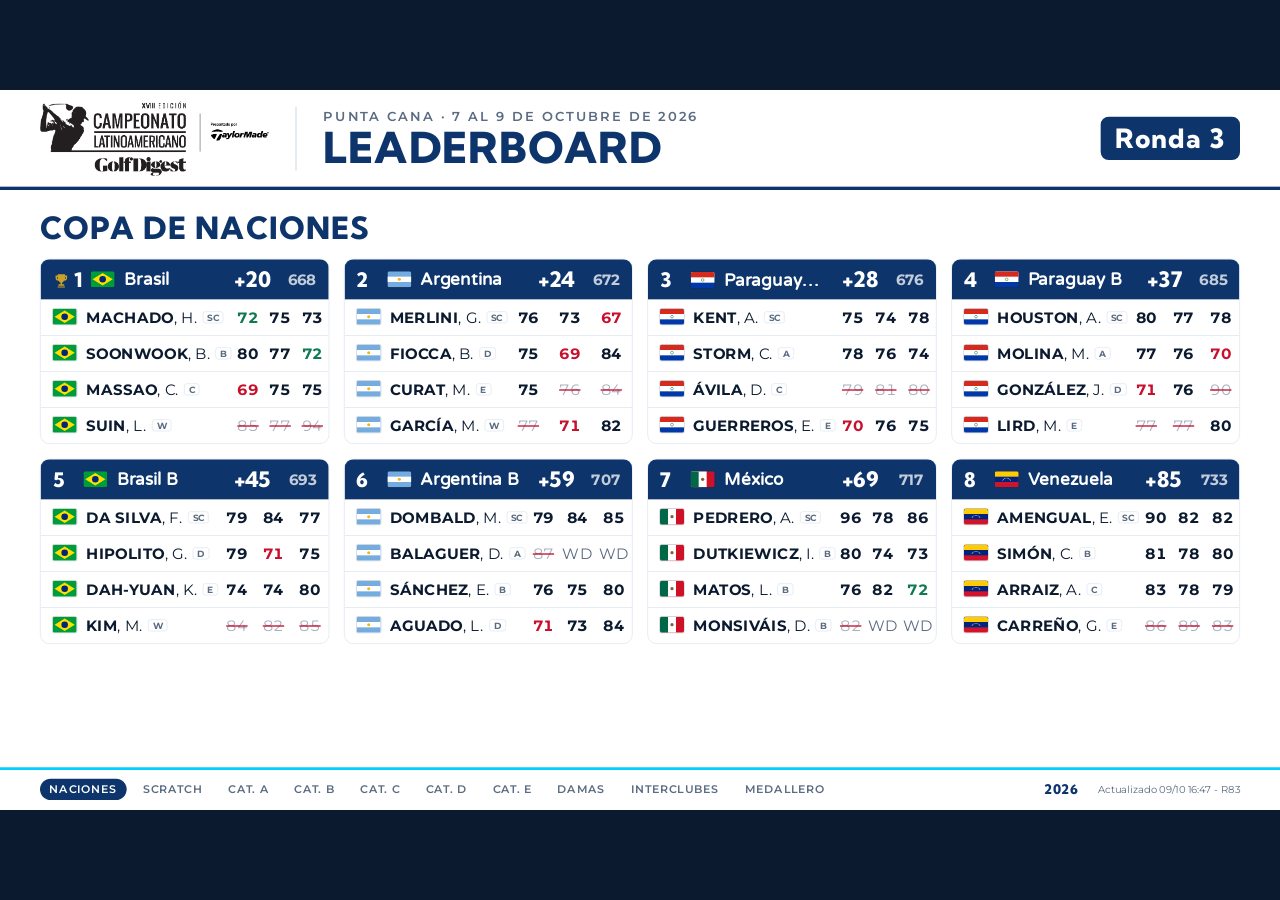
==== commit d3219e4a: "Interclubes: equipo sin 3 tarjetas en una ronda queda fuera (Sterling); campeón Guarapiranga Co-Auth" ====
--- a/tv/index.html
+++ b/tv/index.html
@@ -334,6 +334,11 @@
   if (nets.length < 3) return null; nets.forEach(p => used.add(p.id+':n'));
   return {total: nets.reduce((s,p) => s + fin(p,'n'), 0), used};
 }
+/* equipo fuera de competencia: en alguna ronda no le alcanzan los jugadores sin WD/DQ/NR para sumar (Naciones 3, Interclubes 3) */
+function teamKey(t, rs, mode){
+  const out = rs.some(r => t.mem.filter(p => !C[p.id][r].st).length < 3);
+  if (out) return {grp:3, v:0, st:'—'};
+  const d = rs.filter(r => t.rs[r]); return d.length ? {grp:0, v:d.reduce((s,r) => s + t.rs[r].total - TP, 0)} : {grp:2, v:0}; }
 const TP = 216;
 /* bandera de la nación del equipo (la más común entre sus jugadores): en Naciones todos llevan esa */
 const natFlag = mem => { const n = {}; mem.forEach(m => n[m.c] = (n[m.c] || 0) + 1); const top = Object.keys(n).sort((x, y) => n[y] - n[x])[0]; const m = mem.find(x => x.c === top); return m ? flag(m.c, m.f) : ''; };
@@ -348,7 +353,7 @@
 function teamTable(groups, mode, sid){
   const teams = Object.entries(groups).map(([name, mem]) => { const rs = {}; ROUNDS.forEach(r => rs[r] = teamRound(mem, r, mode)); return {name, mem, rs}; });
   const rs = RS(), multi = rs.length > 1;
-  const key = t => { const d = rs.filter(r => t.rs[r]); return d.length ? {grp:0, v:d.reduce((s,r) => s + t.rs[r].total - TP, 0)} : {grp:2, v:0}; };
+  const key = t => teamKey(t, rs, mode);
   const ranked = rank(teams, key, t => t.name);
   let body = '';
   for (const it of ranked){
@@ -383,7 +388,7 @@
 function teamWinner(by, mode){
   const teams = Object.entries(group(by)).map(([name, mem]) => { const rs = {}; ROUNDS.forEach(r => rs[r] = teamRound(mem, r, mode)); return {name, mem, rs}; });
   const rs = RS();
-  const key = t => { const d = rs.filter(r => t.rs[r]); return d.length ? {grp:0, v:d.reduce((s,r) => s + t.rs[r].total - TP, 0)} : {grp:2, v:0}; };
+  const key = t => teamKey(t, rs, mode);
   const top = rank(teams, key, t => t.name)[0];
   return top && !top.k.grp ? top.x : null;
 }
@@ -446,7 +451,7 @@
 function teamRanked(by, mode){
   const teams = Object.entries(group(by)).map(([name, mem]) => { const rs = {}; ROUNDS.forEach(r => rs[r] = teamRound(mem, r, mode)); return {name, mem, rs}; });
   const rs = RS();
-  const key = t => { const d = rs.filter(r => t.rs[r]); return d.length ? {grp:0, v:d.reduce((s,r) => s + t.rs[r].total - TP, 0)} : {grp:2, v:0}; };
+  const key = t => teamKey(t, rs, mode);
   return rank(teams, key, t => t.name).filter(it => !it.k.grp);
 }
 function champTable(){
@@ -542,7 +547,7 @@
 function teamData(groups, mode){
   const rs = RS();
   const teams = Object.entries(groups).map(([name, mem]) => { const x = {}; ROUNDS.forEach(r => x[r] = teamRound(mem, r, mode)); return {name, mem, rs:x}; });
-  const key = t => { const d = rs.filter(r => t.rs[r]); return d.length ? {grp:0, v:d.reduce((s,r) => s + t.rs[r].total - TP, 0)} : {grp:2, v:0}; };
+  const key = t => teamKey(t, rs, mode);
   return rank(teams, key, t => t.name);
 }
 const teamFlag = (t, mode) => mode === 'nac' ? natFlag(t.mem) : (new Set(t.mem.map(m=>m.c)).size === 1 ? flag(t.mem[0].c, t.mem[0].f) : '');
@@ -659,7 +664,7 @@
 ['click','keydown','touchstart'].forEach(ev => addEventListener(ev, keepAwake, {passive: true}));
 keepAwake(); setInterval(keepAwake, 60000);
 
-const PUB = {"p":[["Nombre Completo","Name","Last Name","Senior","Country","Flag","Equipo Nación","Scratch","Equipo Interclub","Categoría","Hcp Iberostar","Hcp Corales"],["MACHADO, Herik","Herik","MACHADO","","Brasil","🇧🇷","Brasil","TRUE","","A","-4","-1"],["MERLINI, Gonzalo José","Gonzalo","MERLINI","","Argentina","🇦🇷","Argentina","TRUE","","A","-4","-1"],["VERA, Jeancarlo","Jeancarlo","VERA","","Estados Unidos","🇺🇸","","","Sterling","A","-2","1"],["HOUSTON CUBILLA, Alejandro","Alejandro","HOUSTON","","Paraguay","🇵🇾","Paraguay B","TRUE","Centenario II","A","-1","2"],["KENT, Alexander","Alexander","KENT","","Paraguay","🇵🇾","Paraguay","TRUE","Centenario III","A","-1","2"],["STORM PLATE, Christian","Christian","STORM","","Paraguay","🇵🇾","Paraguay","","Centenario III","A","1","3"],["PEDRERO, Alonso","Alonso","PEDRERO","","Mexico","🇲🇽","México","TRUE","","A","1","4"],["FUENZALIDA, Daniel","Daniel","FUENZALIDA","✔","Argentina","🇦🇷","","","Mendoza","A","1","4"],["DA SILVA, Fernando Augusto","Fernando","DA SILVA","","Brasil","🇧🇷","Brasil B","TRUE","","A","3","6"],["DOMBALD, Matías","Matías","DOMBALD","","Argentina","🇦🇷","Argentina B","TRUE","","A","3","6"],["BALAGUER, Diego","Diego","BALAGUER","","Argentina","🇦🇷","Argentina B","","","A","4","7"],["MOLINA MAIOLI, Mauricio","Mauricio","MOLINA","","Paraguay","🇵🇾","Paraguay B","","Centenario","A","4","7"],["MOHSENI, Sebastián","Sebastián","MOHSENI","","Estados Unidos","🇺🇸","","","USA","A","4","7"],["AMENGUAL, Ernesto","Ernesto","AMENGUAL","✔","Venezuela","🇻🇪","Venezuela","TRUE","Caracas Country Club","A","5","8"],["MATOS, Luis","Luis","MATOS","✔","República Dominicana","🇩🇴","México","","","B","3","4"],["MONSIVÁIS, Daniel","Daniel","MONSIVÁIS","","Mexico","🇲🇽","México","","","B","4","5"],["SÁNCHEZ, Eduardo","Eduardo","SÁNCHEZ","✔","Argentina","🇦🇷","Argentina B","","Mendoza","B","4","5"],["SLOANE, Benjamín","Benjamín","SLOANE","✔","Estados Unidos","🇺🇸","","","Sterling","B","5","6"],["SIMÓN, Carlos","Carlos","SIMÓN","✔","Venezuela","🇻🇪","Venezuela","","Caracas Country Club","B","6","7"],["PASCUA, Felipe","Felipe","PASCUA","","Estados Unidos","🇺🇸","","","USA","B","6","7"],["SOONWOOK, Byen","Byen","SOONWOOK","","Brasil","🇧🇷","Brasil","","Federacao","B","6","8"],["GARCÍA, María Eugenia","María","GARCÍA","","Argentina","🇦🇷","Argentina","","","Damas","4","5"],["VALDERRAMA, Héctor","Héctor","VALDERRAMA","","Estados Unidos","🇺🇸","","","Sterling","B","7","8"],["PANIAGUA, Enrique","Enrique","PANIAGUA","✔","Argentina","🇦🇷","","","Mendoza","B","8","10"],["DUTKIEWICZ, Idzi","Idzi","DUTKIEWICZ","","Mexico","🇲🇽","México","","","B","8","10"],["ÁVILA CORVALÁN, Diego","Diego","ÁVILA","","Paraguay","🇵🇾","Paraguay","","Centenario","C","9","6"],["ALVES, Norivaldo","Norivaldo","ALVES","✔","Brasil","🇧🇷","","","Guarapiranga","C","9","7"],["MAIOLI BARTOLETTI, Lara Lee","Lara","MAIOLI","","Paraguay","🇵🇾","","","Centenario","Damas","6","7"],["MASSAO KANESAKI, Celio","Celio","MASSAO","","Brasil","🇧🇷","Brasil","","","C","11","8"],["ARRAIZ, Andrés","Andrés","ARRAIZ","✔","Venezuela","🇻🇪","Venezuela","","Caracas Country Club","C","11","9"],["KYOUNG-AIE, Kim","Kim","KYOUNG-AIE","✔","Brasil","🇧🇷","","","","Damas","8","9"],["FIORE BOGARÍN, Sergio Luis","Sergio","FIORE","","Paraguay","🇵🇾","","","Centenario II","C","12","9"],["SCHEMEL, Alexander","Alexander","SCHEMEL","","Brasil","🇧🇷","","","Guarapiranga","C","12","9"],["KIM, Mija","Mija","KIM","","Brasil","🇧🇷","Brasil B","","Federacao","Damas","9","10"],["FIOCCA, Bautista","Bautista","FIOCCA","","Argentina","🇦🇷","Argentina","","","D","13","10"],["BARROS, Ezequiel","Ezequiel","BARROS","✔","Argentina","🇦🇷","","","","D","14","11"],["AMARILLA, Matías","Matías","AMARILLA","","Paraguay","🇵🇾","","","Centenario","D","14","11"],["MOHSENI, Abbas","Abbas","MOHSENI","✔","Estados Unidos","🇺🇸","","","USA","D","14","12"],["AGUADO, Luis","Luis","AGUADO","✔","Argentina","🇦🇷","Argentina B","","Mendoza","D","14","12"],["KIM, Mario Ricardo","Mario","KIM","✔","Brasil","🇧🇷","","","Guarapiranga","D","15","12"],["GONZÁLEZ, José Domingo","José","GONZÁLEZ","✔","Paraguay","🇵🇾","Paraguay B","","Centenario II","D","15","12"],["SUIN, Lee","Lee","SUIN","","Brasil","🇧🇷","Brasil","","","Damas","12","13"],["HIPOLITO, Gil","Gil","HIPOLITO","✔","Brasil","🇧🇷","Brasil B","","Federacao","D","16","13"],["GUERREROS G., Esteban","Esteban","GUERREROS","","Paraguay","🇵🇾","Paraguay","","Centenario III","E","16","14"],["DAH-YUAN, Kuo","Kuo","DAH-YUAN","","Brasil","🇧🇷","Brasil B","","Federacao","E","17","14"],["KIM, Thiago","Thiago","KIM","✔","Brasil","🇧🇷","","","Guarapiranga","E","17","14"],["SEVERO, Fausto","Fausto","SEVERO","","Brasil","🇧🇷","","","","E","17","14"],["AZIZI, Mir","Mir","AZIZI","✔","Estados Unidos","🇺🇸","","","USA","E","17","14"],["LIRD, Martín","Martín","LIRD","","Paraguay","🇵🇾","Paraguay B","","Centenario II","E","18","15"],["CURAT VALLENILLA, Manuel","Manuel","CURAT","","Argentina","🇦🇷","Argentina","","","E","18","16"],["PIAZZA, Amadeo Félix","Amadeo","PIAZZA","✔","Argentina","🇦🇷","","","","E","19","16"],["CARREÑO, Guillermo","Guillermo","CARREÑO","","Venezuela","🇻🇪","Venezuela","","Caracas Country Club","E","24","21"],["SOARES, Horacio","Horacio","SOARES","✔","Argentina","🇦🇷","","","","E","24","21"]],"r":[["Resultados"],[""],["Ronda","Jugador (Nombre Completo)","Salida","Hora","1","2","3","4","5","6","7","8","9","10","11","12","13","14","15","16","17","18","Ida","Vuelta","Gross","Estado","Index ronda","Index usado","Hcp base"],["Par","Iberostar","","","4","3","4","4","5","4","4","3","5","4","3","4","5","4","4","3","5","4"],["Par","Corales","","","4","3","4","5","4","4","5","4","3","4","3","5","4","5","4","4","3","4"],["R1","KENT, Alexander","","","4","3","4","4","6","5","4","3","5","5","3","4","5","4","4","3","5","4","","","75","","","",""],["R1","PEDRERO, Alonso","","","5","5","6","6","6","5","3","5","6","7","3","4","7","7","5","4","7","5","","","96","","","",""],["R1","MERLINI, Gonzalo José","","","4","4","4","5","4","4","4","5","5","4","3","5","3","5","5","3","5","4","","","76","","","",""],["R1","MACHADO, Herik","","","4","2","5","4","4","3","4","4","4","5","4","4","4","4","4","5","4","4","","","72","","","",""],["R1","MOLINA MAIOLI, Mauricio","","","5","5","5","4","4","5","4","4","6","6","3","4","6","4","4","3","5","4","","","81","","","",""],["R1","LIRD, Martín","","","7","3","6","6","5","5","5","5","5","6","4","6","6","6","5","6","5","4","","","95","","","",""],["R1","CURAT VALLENILLA, Manuel","","","4","4","6","6","9","5","5","4","6","5","2","5","7","5","4","4","8","4","","","93","","","",""],["R1","AMARILLA, Matías","","","5","5","4","3","6","5","7","3","6","7","6","5","5","6","5","4","8","5","","","95","","","",""],["R1","GUERREROS G., Esteban","","","4","4","4","5","7","4","4","4","6","5","5","5","6","4","5","2","7","5","","","86","","","",""],["R1","CARREÑO, Guillermo","","","6","6","6","6","6","6","6","5","7","6","6","7","6","7","6","5","7","6","","","110","","","",""],["R1","AMENGUAL, Ernesto","","","4","4","4","5","6","6","5","4","5","7","4","4","4","5","4","6","9","4","","","90","","","",""],["R1","HOUSTON CUBILLA, Alejandro","","","4","3","5","5","6","6","4","3","5","4","4","5","4","5","4","3","6","4","","","80","","","",""],["R1","MOHSENI, Sebastián","","","4","4","4","3","6","4","4","3","5","4","3","4","4","4","4","3","5","4","","","72","","","",""],["R1","SLOANE, Benjamín","","","5","3","4","5","5","4","4","3","5","5","5","4","5","5","3","4","5","4","","","78","","","",""],["R1","PASCUA, Felipe","","","5","4","4","5","4","5","4","2","5","4","5","5","5","6","5","4","6","4","","","82","","","",""],["R1","DOMBALD, Matías","","","4","3","4","5","4","4","4","3","6","5","5","5","5","5","4","3","5","5","","","79","","","",""],["R1","DA SILVA, Fernando Augusto","","","4","4","5","6","5","5","4","3","5","5","5","3","5","5","4","2","5","4","","","79","","","",""],["R1","SOONWOOK, Byen","","","4","5","5","5","5","4","4","6","5","8","4","4","6","5","4","3","5","4","","","86","","","",""],["R1","DAH-YUAN, Kuo","","","3","5","5","6","6","5","5","4","6","4","5","5","5","6","5","4","6","6","","","91","","","",""],["R1","KIM, Mario Ricardo","","","4","5","4","6","4","7","3","3","5","4","5","4","5","5","4","4","6","4","","","82","","","",""],["R1","KIM, Thiago","","","5","4","5","5","7","4","5","4","6","4","4","6","7","5","4","3","7","5","","","90","","","",""],["R1","STORM PLATE, Christian","","","4","5","6","5","4","6","4","4","6","5","3","3","4","5","4","2","5","4","","","79","","","",""],["R1","BALAGUER, Diego","","","5","4","5","6","8","4","4","5","7","6","4","4","6","5","5","4","5","4","","","91","","","",""],["R1","DUTKIEWICZ, Idzi","","","4","4","5","6","6","5","4","3","5","7","3","4","5","6","4","4","8","5","","","88","","","",""],["R1","VERA, Jeancarlo","","","4","3","4","4","6","4","4","4","5","4","3","4","5","6","4","6","5","4","","","79","","","",""],["R1","VALDERRAMA, Héctor","","","5","2","4","5","5","4","4","3","5","6","4","4","6","6","5","4","7","4","","","83","","","",""],["R1","AZIZI, Mir","","","5","3","7","7","6","5","5","4","7","5","4","7","7","5","6","3","5","5","","","96","","","",""],["R1","MOHSENI, Abbas","","","7","4","4","5","5","5","4","4","6","5","5","6","5","5","7","4","8","6","","","95","","","",""],["R1","MONSIVÁIS, Daniel","","","4","3","4","7","5","6","4","3","5","4","3","4","5","5","9","5","5","5","","","86","","","",""],["R1","SIMÓN, Carlos","","","4","4","4","5","7","5","5","4","5","4","4","6","5","5","5","4","6","5","","","87","","","",""],["R1","ÁVILA CORVALÁN, Diego","","","6","4","5","4","5","5","4","4","6","4","5","6","5","5","4","3","8","5","","","88","","","",""],["R1","HIPOLITO, Gil","","","5","3","5","7","5","5","6","5","6","4","4","5","7","5","6","4","7","6","","","95","","","",""],["R1","FUENZALIDA, Daniel","","","4","3","5","4","6","4","5","4","5","4","4","4","5","5","4","3","6","5","","","80","","","",""],["R1","PANIAGUA, Enrique","","","4","4","5","5","6","4","4","5","6","4","3","4","5","6","4","4","5","4","","","82","","","",""],["R1","SÁNCHEZ, Eduardo","","","4","5","4","5","6","5","4","3","6","4","5","5","4","4","5","3","4","4","","","80","","","",""],["R1","MATOS, Luis","","","3","4","4","4","5","4","6","4","5","5","4","4","5","4","4","5","5","4","","","79","","","",""],["R1","SEVERO, Fausto","","","6","3","4","5","5","4","5","4","6","4","5","6","5","5","5","5","6","6","","","89","","","",""],["R1","SCHEMEL, Alexander","","","4","4","4","6","6","5","7","3","7","4","5","6","7","6","4","5","5","5","","","93","","","",""],["R1","ARRAIZ, Andrés","","","6","5","4","5","7","6","5","4","5","5","4","5","7","5","5","4","7","5","","","94","","","",""],["R1","ALVES, Norivaldo","","","5","5","7","5","7","5","4","5","6","4","2","3","6","6","4","4","4","4","","","86","","","",""],["R1","GARCÍA, María Eugenia","","","4","3","5","5","6","4","4","5","5","5","4","4","5","5","4","3","5","5","","","81","","","",""],["R1","MASSAO KANESAKI, Celio","","","5","3","4","5","5","5","4","3","5","7","4","5","5","4","3","3","6","4","","","80","","","",""],["R1","GONZÁLEZ, José Domingo","","","6","3","6","5","6","5","4","3","5","5","3","4","8","5","4","4","5","5","","","86","","","",""],["R1","FIOCCA, Bautista","","","6","3","4","6","4","5","5","4","5","5","4","4","5","5","8","4","6","5","","","88","","","",""],["R1","FIORE BOGARÍN, Sergio Luis","","","","","","","","","","","","","","","","","","","","","","","","WD","","",""],["R1","AGUADO, Luis","","","4","3","4","6","5","4","5","4","4","5","4","6","5","6","4","3","8","5","","","85","","","",""],["R1","BARROS, Ezequiel","","","7","5","5","5","7","5","4","4","5","3","5","5","6","6","3","6","8","6","","","95","","","",""],["R1","PIAZZA, Amadeo Félix","","","6","4","6","8","8","5","5","5","6","5","4","6","6","6","5","4","6","7","","","102","","","",""],["R1","SOARES, Horacio","","","7","5","5","7","7","6","5","4","10","6","4","7","6","6","5","9","8","7","","","114","","","",""],["R1","KIM, Mija","","","5","3","6","6","6","5","4","5","5","7","3","8","6","5","4","3","6","6","","","93","","","",""],["R1","KYOUNG-AIE, Kim","","","7","4","4","4","5","4","5","4","5","4","5","4","5","7","5","4","5","6","","","87","","","",""],["R1","MAIOLI BARTOLETTI, Lara Lee","","","5","4","5","5","8","5","4","4","7","5","4","5","7","6","3","3","6","5","","","91","","","",""],["R1","SUIN, Lee","","","5","3","7","5","7","7","5","3","7","6","4","6","6","5","5","4","7","5","","","97","","","",""],["R2","PIAZZA, Amadeo Félix","","","5","5","5","7","6","7","6","5","6","7","5","5","6","6","5","5","6","7","","","104","","","",""],["R2","SOARES, Horacio","","","7","4","5","5","6","5","5","3","9","6","5","5","7","8","5","7","5","6","","","103","","","",""],["R2","BARROS, Ezequiel","","","5","5","4","5","6","5","7","5","6","5","4","4","6","5","5","4","6","6","","","93","","","",""],["R2","FIORE BOGARÍN, Sergio Luis","","","","","","","","","","","","","","","","","","","","","","","","WD","","",""],["R2","MONSIVÁIS, Daniel","","","","","","","","","","","","","","","","","","","","","","","","WD","","",""],["R2","KIM, Mija","","","5","5","4","4","8","5","5","2","7","6","4","5","5","6","6","4","5","5","","","91","","","",""],["R2","KYOUNG-AIE, Kim","","","5","4","4","5","5","3","5","2","5","4","4","5","8","5","5","4","6","6","","","85","","","",""],["R2","SUIN, Lee","","","4","3","5","5","6","6","4","3","7","5","4","5","6","5","5","4","6","6","","","89","","","",""],["R2","HIPOLITO, Gil","","","4","4","4","6","4","6","4","5","6","5","6","5","6","5","5","3","5","4","","","87","","","",""],["R2","MASSAO KANESAKI, Celio","","","4","5","5","7","5","6","4","3","5","5","4","4","6","4","5","5","5","4","","","86","","","",""],["R2","ÁVILA CORVALÁN, Diego","","","4","4","4","4","7","4","5","4","6","6","4","5","6","5","5","7","5","5","","","90","","","",""],["R2","KENT, Alexander","","","4","3","5","3","4","5","5","3","7","4","4","3","4","5","3","3","5","4","","","74","","","",""],["R2","AMENGUAL, Ernesto","","","4","4","3","4","6","4","5","5","6","5","4","4","5","4","6","4","5","4","","","82","","","",""],["R2","DOMBALD, Matías","","","4","3","5","6","4","5","5","4","7","4","4","4","5","6","4","4","5","5","","","84","","","",""],["R2","AZIZI, Mir","","","7","3","4","5","7","5","7","3","7","5","4","5","6","7","3","4","6","8","","","96","","","",""],["R2","MOHSENI, Abbas","","","6","4","7","7","7","6","5","5","6","6","4","6","5","5","5","4","5","6","","","99","","","",""],["R2","SLOANE, Benjamín","","","4","5","4","4","7","5","5","3","6","4","4","6","5","5","5","4","5","4","","","85","","","",""],["R2","VERA, Jeancarlo","","","4","4","4","4","6","3","4","3","6","4","4","4","3","4","4","2","4","5","","","72","","","",""],["R2","VALDERRAMA, Héctor","","","5","4","5","4","6","4","4","3","5","3","3","4","6","5","4","3","5","4","","","77","","","",""],["R2","PASCUA, Felipe","","","3","4","4","6","5","4","3","5","6","4","5","5","6","4","4","4","5","4","","","81","","","",""],["R2","MOHSENI, Sebastián","","","4","4","3","5","5","4","4","4","7","4","2","5","5","5","4","3","4","5","","","77","","","",""],["R2","DA SILVA, Fernando Augusto","","","4","5","4","6","5","5","4","4","5","5","4","5","4","5","4","5","5","5","","","84","","","",""],["R2","MERLINI, Gonzalo José","","","4","3","3","4","5","5","4","3","5","5","3","5","4","5","4","3","5","3","","","73","","","",""],["R2","PEDRERO, Alonso","","","4","3","4","3","4","5","3","3","8","6","3","4","6","5","5","3","5","4","","","78","","","",""],["R2","MACHADO, Herik","","","4","4","4","4","4","3","4","4","5","5","4","6","4","4","4","4","4","4","","","75","","","",""],["R2","HOUSTON CUBILLA, Alejandro","","","4","5","6","4","5","4","4","3","5","4","5","3","5","4","4","4","4","4","","","77","","","",""],["R2","STORM PLATE, Christian","","","4","2","5","5","5","4","3","4","6","4","4","4","4","4","5","5","5","4","","","77","","","",""],["R2","BALAGUER, Diego","","","","","","","","","","","","","","","","","","","","","","","","WD","","",""],["R2","DUTKIEWICZ, Idzi","","","4","3","4","5","5","5","4","3","6","4","3","5","5","4","4","6","7","5","","","82","","","",""],["R2","GONZÁLEZ, José Domingo","","","6","4","5","5","7","4","5","3","9","4","4","6","6","5","4","4","6","4","","","91","","","",""],["R2","FIOCCA, Bautista","","","4","3","4","5","5","4","4","4","7","5","4","4","5","6","4","6","4","4","","","82","","","",""],["R2","KIM, Mario Ricardo","","","5","4","5","5","4","5","4","6","5","4","6","4","5","5","7","5","6","5","","","90","","","",""],["R2","KIM, Thiago","","","5","5","4","5","6","4","4","3","7","6","3","7","6","6","6","7","6","6","","","96","","","",""],["R2","AMARILLA, Matías","","","4","4","5","5","5","4","5","4","6","5","3","4","8","5","6","5","10","5","","","93","","","",""],["R2","GUERREROS G., Esteban","","","5","5","5","7","6","6","5","3","7","5","3","4","4","5","6","5","7","4","","","92","","","",""],["R2","ALVES, Norivaldo","","","4","3","4","5","5","4","5","4","6","9","4","5","6","4","6","4","8","4","","","90","","","",""],["R2","SEVERO, Fausto","","","5","5","4","5","6","5","4","6","6","4","4","5","6","6","5","3","5","6","","","90","","","",""],["R2","MOLINA MAIOLI, Mauricio","","","4","4","3","5","5","4","5","4","6","4","4","5","5","4","6","2","5","5","","","80","","","",""],["R2","LIRD, Martín","","","7","4","4","5","5","4","6","4","7","4","5","7","6","6","4","3","5","9","","","95","","","",""],["R2","AGUADO, Luis","","","5","4","5","6","7","4","4","4","6","3","4","6","5","5","5","3","6","5","","","87","","","",""],["R2","SCHEMEL, Alexander","","","6","4","4","5","5","8","4","3","7","5","4","6","5","6","6","3","6","6","","","93","","","",""],["R2","SIMÓN, Carlos","","","5","3","4","6","6","5","4","2","6","5","4","4","5","6","5","2","6","6","","","84","","","",""],["R2","ARRAIZ, Andrés","","","4","3","5","4","6","5","4","4","7","4","4","7","6","6","5","3","5","7","","","89","","","",""],["R2","MAIOLI BARTOLETTI, Lara Lee","","","5","3","5","6","6","6","5","4","6","6","3","5","6","5","4","2","7","6","","","90","","","",""],["R2","GARCÍA, María Eugenia","","","5","3","4","4","7","3","4","3","4","5","4","4","5","4","4","3","5","4","","","75","","","",""],["R2","CURAT VALLENILLA, Manuel","","","4","3","5","5","7","5","4","4","6","7","4","7","5","7","6","6","4","5","","","94","","","",""],["R2","CARREÑO, Guillermo","","","5","4","5","7","8","5","5","4","6","8","4","8","9","7","6","6","9","7","","","113","","","",""],["R2","SOONWOOK, Byen","","","3","4","4","4","4","5","5","3","6","4","4","5","6","5","4","6","5","6","","","83","","","",""],["R2","DAH-YUAN, Kuo","","","4","4","4","5","5","4","8","3","7","6","3","5","6","5","5","4","5","8","","","91","","","",""],["R2","FUENZALIDA, Daniel","","","3","3","4","4","5","5","3","4","5","4","3","3","4","5","5","5","9","4","","","78","","","",""],["R2","PANIAGUA, Enrique","","","4","5","4","5","5","5","4","4","7","4","3","4","5","6","5","6","6","5","","","87","","","",""],["R2","SÁNCHEZ, Eduardo","","","4","3","4","4","8","5","4","3","5","4","5","5","4","5","4","3","5","4","","","79","","","",""],["R2","MATOS, Luis","","","4","6","4","4","5","6","5","3","5","4","4","3","6","5","7","5","4","5","","","85","","","",""],["R3","AMARILLA, Matías","","","5","5","4","5","6","6","7","4","4","4","5","5","4","6","5","4","4","7","","","90","","","",""],["R3","AZIZI, Mir","","","6","4","6","6","4","5","6","6","4","5","4","6","6","8","4","6","4","5","","","95","","","",""],["R3","BARROS, Ezequiel","","","6","4","6","6","5","4","7","4","4","5","3","6","5","6","5","5","3","5","","","89","","","",""],["R3","CARREÑO, Guillermo","","","5","5","6","8","6","5","7","5","4","7","5","6","6","7","7","5","5","5","","","104","","","",""],["R3","FIORE BOGARÍN, Sergio Luis","","","5","5","5","5","4","3","5","5","3","5","3","6","6","5","6","5","5","6","","","87","","","",""],["R3","HIPOLITO, Gil","","","5","3","4","6","5","4","6","5","5","5","4","5","5","7","5","5","4","5","","","88","","","",""],["R3","MOHSENI, Abbas","","","5","5","6","6","5","5","7","7","7","5","4","5","7","6","7","7","4","6","","","104","","","",""],["R3","PIAZZA, Amadeo Félix","","","6","4","8","7","5","5","6","5","4","5","4","4","6","6","6","4","4","4","","","93","","","",""],["R3","SCHEMEL, Alexander","","","5","4","5","5","4","4","4","4","3","3","3","5","4","6","4","4","3","4","","","74","","","",""],["R3","SOARES, Horacio","","","8","6","7","7","5","6","6","6","4","6","7","4","6","6","7","5","6","6","","","108","","","",""],["R3","KENT, Alexander","","","4","2","4","4","4","5","5","7","4","5","3","6","5","4","4","5","3","4","","","78","","","",""],["R3","MACHADO, Herik","","","4","3","4","5","4","4","4","4","3","5","4","4","4","5","4","4","3","5","","","73","","","",""],["R3","MERLINI, Gonzalo José","","","5","3","4","4","4","3","4","4","3","4","2","5","4","4","4","4","2","4","","","67","","","",""],["R3","MOHSENI, Sebastián","","","4","2","6","4","6","3","6","4","4","4","5","5","4","5","5","4","3","4","","","78","","","",""],["R3","HOUSTON CUBILLA, Alejandro","","","4","3","4","5","5","4","5","4","4","4","5","4","5","5","6","4","3","4","","","78","","","",""],["R3","PEDRERO, Alonso","","","6","5","5","5","6","4","5","6","2","4","3","5","4","5","4","6","5","6","","","86","","","",""],["R3","STORM PLATE, Christian","","","4","5","5","5","4","5","5","5","4","4","3","4","4","5","4","4","3","4","","","77","","","",""],["R3","VERA, Jeancarlo","","","5","3","4","5","4","5","5","4","4","5","3","7","5","5","5","4","3","5","","","81","","","",""],["R3","MOLINA MAIOLI, Mauricio","","","4","4","4","4","4","6","5","5","3","5","3","6","4","5","4","4","3","4","","","77","","","",""],["R3","DOMBALD, Matías","","","5","4","4","7","4","4","6","9","2","5","4","4","4","6","4","5","3","5","","","85","","","",""],["R3","DA SILVA, Fernando Augusto","","","4","3","4","5","4","5","6","4","4","5","4","4","4","5","4","4","3","5","","","77","","","",""],["R3","AMENGUAL, Ernesto","","","3","4","5","6","6","4","5","6","3","5","4","5","5","5","4","5","3","4","","","82","","","",""],["R3","MONSIVÁIS, Daniel","","","","","","","","","","","","","","","","","","","","","","","","WD","","",""],["R3","FUENZALIDA, Daniel","","","","","","","","","","","","","","","","","","","","","","","","WD","","",""],["R3","MATOS, Luis","","","4","3","5","5","4","6","5","3","4","4","3","4","4","6","4","4","3","5","","","76","","","",""],["R3","BALAGUER, Diego","","","","","","","","","","","","","","","","","","","","","","","","WD","","",""],["R3","SIMÓN, Carlos","","","4","3","4","5","6","4","7","6","4","5","3","5","5","7","4","5","6","4","","","87","","","",""],["R3","VALDERRAMA, Héctor","","","5","3","4","5","5","4","6","4","4","6","4","5","6","7","5","4","3","4","","","84","","","",""],["R3","SÁNCHEZ, Eduardo","","","3","5","7","4","4","5","6","6","4","6","2","5","5","5","4","5","4","5","","","85","","","",""],["R3","PASCUA, Felipe","","","6","3","5","6","6","6","7","5","5","5","4","5","6","7","6","5","4","9","","","100","","","",""],["R3","PANIAGUA, Enrique","","","4","2","4","5","5","5","7","5","3","5","3","5","5","5","4","5","5","6","","","83","","","",""],["R3","SLOANE, Benjamín","","","","","","","","","","","","","","","","","","","","","","","","WD","","",""],["R3","DUTKIEWICZ, Idzi","","","4","4","4","7","5","3","6","4","4","6","3","6","5","5","6","5","3","3","","","83","","","",""],["R3","SOONWOOK, Byen","","","5","3","3","6","6","5","6","4","4","5","3","5","4","5","5","3","3","5","","","80","","","",""],["R3","MASSAO KANESAKI, Celio","","","4","3","4","5","6","5","4","6","4","5","4","5","4","7","4","5","3","5","","","83","","","",""],["R3","ALVES, Norivaldo","","","5","3","4","5","6","6","7","4","3","5","3","5","4","6","4","5","4","5","","","84","","","",""],["R3","ÁVILA CORVALÁN, Diego","","","4","3","3","6","6","4","5","7","4","5","4","7","5","6","4","5","4","4","","","86","","","",""],["R3","ARRAIZ, Andrés","","","5","3","4","6","5","4","6","5","5","5","5","5","3","5","5","6","7","4","","","88","","","",""],["R3","FIOCCA, Bautista","","","6","5","6","4","5","6","5","4","6","4","3","6","6","6","5","8","3","6","","","94","","","",""],["R3","AGUADO, Luis","","","6","5","8","6","6","6","5","4","3","8","4","6","6","6","5","4","4","4","","","96","","","",""],["R3","KIM, Mario Ricardo","","","7","3","3","6","4","5","5","4","3","6","4","5","4","7","7","5","4","5","","","87","","","",""],["R3","GONZÁLEZ, José Domingo","","","5","5","6","8","5","4","6","7","5","5","4","8","7","6","6","6","5","4","","","102","","","",""],["R3","SEVERO, Fausto","","","5","3","5","6","5","5","6","5","3","6","4","6","5","6","5","5","4","5","","","89","","","",""],["R3","GUERREROS G., Esteban","","","5","3","4","6","5","4","6","4","3","6","3","6","6","8","6","5","4","5","","","89","","","",""],["R3","DAH-YUAN, Kuo","","","7","5","5","6","6","5","6","7","4","4","4","5","4","6","4","6","4","6","","","94","","","",""],["R3","CURAT VALLENILLA, Manuel","","","5","3","6","6","7","5","8","3","5","6","4","6","6","7","5","6","5","7","","","100","","","",""],["R3","KIM, Thiago","","","5","5","7","7","5","5","6","5","6","5","3","6","7","8","5","5","4","6","","","100","","","",""],["R3","LIRD, Martín","","","5","3","8","7","6","4","5","5","6","5","3","7","7","6","5","5","3","5","","","95","","","",""],["R3","MAIOLI BARTOLETTI, Lara Lee","","","5","3","5","7","5","5","5","5","5","7","3","5","5","6","6","4","4","4","","","89","","","",""],["R3","GARCÍA, María Eugenia","","","4","3","4","7","5","6","7","4","3","5","3","6","6","6","5","5","3","5","","","87","","","",""],["R3","KYOUNG-AIE, Kim","","","5","4","5","5","4","7","5","5","3","5","4","7","5","6","4","4","3","5","","","86","","","",""],["R3","SUIN, Lee","","","7","4","7","6","6","5","8","6","4","8","4","9","6","7","6","5","3","6","","","107","","","",""],["R3","KIM, Mija","","","6","4","5","6","7","5","7","5","4","5","3","7","4","6","5","5","4","7","","","95","","","",""]],"at":"09/10 16:47 - R82","max":3};
+const PUB = {"p":[["Nombre Completo","Name","Last Name","Senior","Country","Flag","Equipo Nación","Scratch","Equipo Interclub","Categoría","Hcp Iberostar","Hcp Corales"],["MACHADO, Herik","Herik","MACHADO","","Brasil","🇧🇷","Brasil","TRUE","","A","-4","-1"],["MERLINI, Gonzalo José","Gonzalo","MERLINI","","Argentina","🇦🇷","Argentina","TRUE","","A","-4","-1"],["VERA, Jeancarlo","Jeancarlo","VERA","","Estados Unidos","🇺🇸","","","Sterling","A","-2","1"],["HOUSTON CUBILLA, Alejandro","Alejandro","HOUSTON","","Paraguay","🇵🇾","Paraguay B","TRUE","Centenario II","A","-1","2"],["KENT, Alexander","Alexander","KENT","","Paraguay","🇵🇾","Paraguay","TRUE","Centenario III","A","-1","2"],["STORM PLATE, Christian","Christian","STORM","","Paraguay","🇵🇾","Paraguay","","Centenario III","A","1","3"],["PEDRERO, Alonso","Alonso","PEDRERO","","Mexico","🇲🇽","México","TRUE","","A","1","4"],["FUENZALIDA, Daniel","Daniel","FUENZALIDA","✔","Argentina","🇦🇷","","","Mendoza","A","1","4"],["DA SILVA, Fernando Augusto","Fernando","DA SILVA","","Brasil","🇧🇷","Brasil B","TRUE","","A","3","6"],["DOMBALD, Matías","Matías","DOMBALD","","Argentina","🇦🇷","Argentina B","TRUE","","A","3","6"],["BALAGUER, Diego","Diego","BALAGUER","","Argentina","🇦🇷","Argentina B","","","A","4","7"],["MOLINA MAIOLI, Mauricio","Mauricio","MOLINA","","Paraguay","🇵🇾","Paraguay B","","Centenario","A","4","7"],["MOHSENI, Sebastián","Sebastián","MOHSENI","","Estados Unidos","🇺🇸","","","USA","A","4","7"],["AMENGUAL, Ernesto","Ernesto","AMENGUAL","✔","Venezuela","🇻🇪","Venezuela","TRUE","Caracas Country Club","A","5","8"],["MATOS, Luis","Luis","MATOS","✔","República Dominicana","🇩🇴","México","","","B","3","4"],["MONSIVÁIS, Daniel","Daniel","MONSIVÁIS","","Mexico","🇲🇽","México","","","B","4","5"],["SÁNCHEZ, Eduardo","Eduardo","SÁNCHEZ","✔","Argentina","🇦🇷","Argentina B","","Mendoza","B","4","5"],["SLOANE, Benjamín","Benjamín","SLOANE","✔","Estados Unidos","🇺🇸","","","Sterling","B","5","6"],["SIMÓN, Carlos","Carlos","SIMÓN","✔","Venezuela","🇻🇪","Venezuela","","Caracas Country Club","B","6","7"],["PASCUA, Felipe","Felipe","PASCUA","","Estados Unidos","🇺🇸","","","USA","B","6","7"],["SOONWOOK, Byen","Byen","SOONWOOK","","Brasil","🇧🇷","Brasil","","Federacao","B","6","8"],["GARCÍA, María Eugenia","María","GARCÍA","","Argentina","🇦🇷","Argentina","","","Damas","4","5"],["VALDERRAMA, Héctor","Héctor","VALDERRAMA","","Estados Unidos","🇺🇸","","","Sterling","B","7","8"],["PANIAGUA, Enrique","Enrique","PANIAGUA","✔","Argentina","🇦🇷","","","Mendoza","B","8","10"],["DUTKIEWICZ, Idzi","Idzi","DUTKIEWICZ","","Mexico","🇲🇽","México","","","B","8","10"],["ÁVILA CORVALÁN, Diego","Diego","ÁVILA","","Paraguay","🇵🇾","Paraguay","","Centenario","C","9","6"],["ALVES, Norivaldo","Norivaldo","ALVES","✔","Brasil","🇧🇷","","","Guarapiranga","C","9","7"],["MAIOLI BARTOLETTI, Lara Lee","Lara","MAIOLI","","Paraguay","🇵🇾","","","Centenario","Damas","6","7"],["MASSAO KANESAKI, Celio","Celio","MASSAO","","Brasil","🇧🇷","Brasil","","","C","11","8"],["ARRAIZ, Andrés","Andrés","ARRAIZ","✔","Venezuela","🇻🇪","Venezuela","","Caracas Country Club","C","11","9"],["KYOUNG-AIE, Kim","Kim","KYOUNG-AIE","✔","Brasil","🇧🇷","","","","Damas","8","9"],["FIORE BOGARÍN, Sergio Luis","Sergio","FIORE","","Paraguay","🇵🇾","","","Centenario II","C","12","9"],["SCHEMEL, Alexander","Alexander","SCHEMEL","","Brasil","🇧🇷","","","Guarapiranga","C","12","9"],["KIM, Mija","Mija","KIM","","Brasil","🇧🇷","Brasil B","","Federacao","Damas","9","10"],["FIOCCA, Bautista","Bautista","FIOCCA","","Argentina","🇦🇷","Argentina","","","D","13","10"],["BARROS, Ezequiel","Ezequiel","BARROS","✔","Argentina","🇦🇷","","","","D","14","11"],["AMARILLA, Matías","Matías","AMARILLA","","Paraguay","🇵🇾","","","Centenario","D","14","11"],["MOHSENI, Abbas","Abbas","MOHSENI","✔","Estados Unidos","🇺🇸","","","USA","D","14","12"],["AGUADO, Luis","Luis","AGUADO","✔","Argentina","🇦🇷","Argentina B","","Mendoza","D","14","12"],["KIM, Mario Ricardo","Mario","KIM","✔","Brasil","🇧🇷","","","Guarapiranga","D","15","12"],["GONZÁLEZ, José Domingo","José","GONZÁLEZ","✔","Paraguay","🇵🇾","Paraguay B","","Centenario II","D","15","12"],["SUIN, Lee","Lee","SUIN","","Brasil","🇧🇷","Brasil","","","Damas","12","13"],["HIPOLITO, Gil","Gil","HIPOLITO","✔","Brasil","🇧🇷","Brasil B","","Federacao","D","16","13"],["GUERREROS G., Esteban","Esteban","GUERREROS","","Paraguay","🇵🇾","Paraguay","","Centenario III","E","16","14"],["DAH-YUAN, Kuo","Kuo","DAH-YUAN","","Brasil","🇧🇷","Brasil B","","Federacao","E","17","14"],["KIM, Thiago","Thiago","KIM","✔","Brasil","🇧🇷","","","Guarapiranga","E","17","14"],["SEVERO, Fausto","Fausto","SEVERO","","Brasil","🇧🇷","","","","E","17","14"],["AZIZI, Mir","Mir","AZIZI","✔","Estados Unidos","🇺🇸","","","USA","E","17","14"],["LIRD, Martín","Martín","LIRD","","Paraguay","🇵🇾","Paraguay B","","Centenario II","E","18","15"],["CURAT VALLENILLA, Manuel","Manuel","CURAT","","Argentina","🇦🇷","Argentina","","","E","18","16"],["PIAZZA, Amadeo Félix","Amadeo","PIAZZA","✔","Argentina","🇦🇷","","","","E","19","16"],["CARREÑO, Guillermo","Guillermo","CARREÑO","","Venezuela","🇻🇪","Venezuela","","Caracas Country Club","E","24","21"],["SOARES, Horacio","Horacio","SOARES","✔","Argentina","🇦🇷","","","","E","24","21"]],"r":[["Resultados"],[""],["Ronda","Jugador (Nombre Completo)","Salida","Hora","1","2","3","4","5","6","7","8","9","10","11","12","13","14","15","16","17","18","Ida","Vuelta","Gross","Estado","Index ronda","Index usado","Hcp base"],["Par","Iberostar","","","4","3","4","4","5","4","4","3","5","4","3","4","5","4","4","3","5","4"],["Par","Corales","","","4","3","4","5","4","4","5","4","3","4","3","5","4","5","4","4","3","4"],["R1","KENT, Alexander","","","4","3","4","4","6","5","4","3","5","5","3","4","5","4","4","3","5","4","","","75","","","",""],["R1","PEDRERO, Alonso","","","5","5","6","6","6","5","3","5","6","7","3","4","7","7","5","4","7","5","","","96","","","",""],["R1","MERLINI, Gonzalo José","","","4","4","4","5","4","4","4","5","5","4","3","5","3","5","5","3","5","4","","","76","","","",""],["R1","MACHADO, Herik","","","4","2","5","4","4","3","4","4","4","5","4","4","4","4","4","5","4","4","","","72","","","",""],["R1","MOLINA MAIOLI, Mauricio","","","5","5","5","4","4","5","4","4","6","6","3","4","6","4","4","3","5","4","","","81","","","",""],["R1","LIRD, Martín","","","7","3","6","6","5","5","5","5","5","6","4","6","6","6","5","6","5","4","","","95","","","",""],["R1","CURAT VALLENILLA, Manuel","","","4","4","6","6","9","5","5","4","6","5","2","5","7","5","4","4","8","4","","","93","","","",""],["R1","AMARILLA, Matías","","","5","5","4","3","6","5","7","3","6","7","6","5","5","6","5","4","8","5","","","95","","","",""],["R1","GUERREROS G., Esteban","","","4","4","4","5","7","4","4","4","6","5","5","5","6","4","5","2","7","5","","","86","","","",""],["R1","CARREÑO, Guillermo","","","6","6","6","6","6","6","6","5","7","6","6","7","6","7","6","5","7","6","","","110","","","",""],["R1","AMENGUAL, Ernesto","","","4","4","4","5","6","6","5","4","5","7","4","4","4","5","4","6","9","4","","","90","","","",""],["R1","HOUSTON CUBILLA, Alejandro","","","4","3","5","5","6","6","4","3","5","4","4","5","4","5","4","3","6","4","","","80","","","",""],["R1","MOHSENI, Sebastián","","","4","4","4","3","6","4","4","3","5","4","3","4","4","4","4","3","5","4","","","72","","","",""],["R1","SLOANE, Benjamín","","","5","3","4","5","5","4","4","3","5","5","5","4","5","5","3","4","5","4","","","78","","","",""],["R1","PASCUA, Felipe","","","5","4","4","5","4","5","4","2","5","4","5","5","5","6","5","4","6","4","","","82","","","",""],["R1","DOMBALD, Matías","","","4","3","4","5","4","4","4","3","6","5","5","5","5","5","4","3","5","5","","","79","","","",""],["R1","DA SILVA, Fernando Augusto","","","4","4","5","6","5","5","4","3","5","5","5","3","5","5","4","2","5","4","","","79","","","",""],["R1","SOONWOOK, Byen","","","4","5","5","5","5","4","4","6","5","8","4","4","6","5","4","3","5","4","","","86","","","",""],["R1","DAH-YUAN, Kuo","","","3","5","5","6","6","5","5","4","6","4","5","5","5","6","5","4","6","6","","","91","","","",""],["R1","KIM, Mario Ricardo","","","4","5","4","6","4","7","3","3","5","4","5","4","5","5","4","4","6","4","","","82","","","",""],["R1","KIM, Thiago","","","5","4","5","5","7","4","5","4","6","4","4","6","7","5","4","3","7","5","","","90","","","",""],["R1","STORM PLATE, Christian","","","4","5","6","5","4","6","4","4","6","5","3","3","4","5","4","2","5","4","","","79","","","",""],["R1","BALAGUER, Diego","","","5","4","5","6","8","4","4","5","7","6","4","4","6","5","5","4","5","4","","","91","","","",""],["R1","DUTKIEWICZ, Idzi","","","4","4","5","6","6","5","4","3","5","7","3","4","5","6","4","4","8","5","","","88","","","",""],["R1","VERA, Jeancarlo","","","4","3","4","4","6","4","4","4","5","4","3","4","5","6","4","6","5","4","","","79","","","",""],["R1","VALDERRAMA, Héctor","","","5","2","4","5","5","4","4","3","5","6","4","4","6","6","5","4","7","4","","","83","","","",""],["R1","AZIZI, Mir","","","5","3","7","7","6","5","5","4","7","5","4","7","7","5","6","3","5","5","","","96","","","",""],["R1","MOHSENI, Abbas","","","7","4","4","5","5","5","4","4","6","5","5","6","5","5","7","4","8","6","","","95","","","",""],["R1","MONSIVÁIS, Daniel","","","4","3","4","7","5","6","4","3","5","4","3","4","5","5","9","5","5","5","","","86","","","",""],["R1","SIMÓN, Carlos","","","4","4","4","5","7","5","5","4","5","4","4","6","5","5","5","4","6","5","","","87","","","",""],["R1","ÁVILA CORVALÁN, Diego","","","6","4","5","4","5","5","4","4","6","4","5","6","5","5","4","3","8","5","","","88","","","",""],["R1","HIPOLITO, Gil","","","5","3","5","7","5","5","6","5","6","4","4","5","7","5","6","4","7","6","","","95","","","",""],["R1","FUENZALIDA, Daniel","","","4","3","5","4","6","4","5","4","5","4","4","4","5","5","4","3","6","5","","","80","","","",""],["R1","PANIAGUA, Enrique","","","4","4","5","5","6","4","4","5","6","4","3","4","5","6","4","4","5","4","","","82","","","",""],["R1","SÁNCHEZ, Eduardo","","","4","5","4","5","6","5","4","3","6","4","5","5","4","4","5","3","4","4","","","80","","","",""],["R1","MATOS, Luis","","","3","4","4","4","5","4","6","4","5","5","4","4","5","4","4","5","5","4","","","79","","","",""],["R1","SEVERO, Fausto","","","6","3","4","5","5","4","5","4","6","4","5","6","5","5","5","5","6","6","","","89","","","",""],["R1","SCHEMEL, Alexander","","","4","4","4","6","6","5","7","3","7","4","5","6","7","6","4","5","5","5","","","93","","","",""],["R1","ARRAIZ, Andrés","","","6","5","4","5","7","6","5","4","5","5","4","5","7","5","5","4","7","5","","","94","","","",""],["R1","ALVES, Norivaldo","","","5","5","7","5","7","5","4","5","6","4","2","3","6","6","4","4","4","4","","","86","","","",""],["R1","GARCÍA, María Eugenia","","","4","3","5","5","6","4","4","5","5","5","4","4","5","5","4","3","5","5","","","81","","","",""],["R1","MASSAO KANESAKI, Celio","","","5","3","4","5","5","5","4","3","5","7","4","5","5","4","3","3","6","4","","","80","","","",""],["R1","GONZÁLEZ, José Domingo","","","6","3","6","5","6","5","4","3","5","5","3","4","8","5","4","4","5","5","","","86","","","",""],["R1","FIOCCA, Bautista","","","6","3","4","6","4","5","5","4","5","5","4","4","5","5","8","4","6","5","","","88","","","",""],["R1","FIORE BOGARÍN, Sergio Luis","","","","","","","","","","","","","","","","","","","","","","","","WD","","",""],["R1","AGUADO, Luis","","","4","3","4","6","5","4","5","4","4","5","4","6","5","6","4","3","8","5","","","85","","","",""],["R1","BARROS, Ezequiel","","","7","5","5","5","7","5","4","4","5","3","5","5","6","6","3","6","8","6","","","95","","","",""],["R1","PIAZZA, Amadeo Félix","","","6","4","6","8","8","5","5","5","6","5","4","6","6","6","5","4","6","7","","","102","","","",""],["R1","SOARES, Horacio","","","7","5","5","7","7","6","5","4","10","6","4","7","6","6","5","9","8","7","","","114","","","",""],["R1","KIM, Mija","","","5","3","6","6","6","5","4","5","5","7","3","8","6","5","4","3","6","6","","","93","","","",""],["R1","KYOUNG-AIE, Kim","","","7","4","4","4","5","4","5","4","5","4","5","4","5","7","5","4","5","6","","","87","","","",""],["R1","MAIOLI BARTOLETTI, Lara Lee","","","5","4","5","5","8","5","4","4","7","5","4","5","7","6","3","3","6","5","","","91","","","",""],["R1","SUIN, Lee","","","5","3","7","5","7","7","5","3","7","6","4","6","6","5","5","4","7","5","","","97","","","",""],["R2","PIAZZA, Amadeo Félix","","","5","5","5","7","6","7","6","5","6","7","5","5","6","6","5","5","6","7","","","104","","","",""],["R2","SOARES, Horacio","","","7","4","5","5","6","5","5","3","9","6","5","5","7","8","5","7","5","6","","","103","","","",""],["R2","BARROS, Ezequiel","","","5","5","4","5","6","5","7","5","6","5","4","4","6","5","5","4","6","6","","","93","","","",""],["R2","FIORE BOGARÍN, Sergio Luis","","","","","","","","","","","","","","","","","","","","","","","","WD","","",""],["R2","MONSIVÁIS, Daniel","","","","","","","","","","","","","","","","","","","","","","","","WD","","",""],["R2","KIM, Mija","","","5","5","4","4","8","5","5","2","7","6","4","5","5","6","6","4","5","5","","","91","","","",""],["R2","KYOUNG-AIE, Kim","","","5","4","4","5","5","3","5","2","5","4","4","5","8","5","5","4","6","6","","","85","","","",""],["R2","SUIN, Lee","","","4","3","5","5","6","6","4","3","7","5","4","5","6","5","5","4","6","6","","","89","","","",""],["R2","HIPOLITO, Gil","","","4","4","4","6","4","6","4","5","6","5","6","5","6","5","5","3","5","4","","","87","","","",""],["R2","MASSAO KANESAKI, Celio","","","4","5","5","7","5","6","4","3","5","5","4","4","6","4","5","5","5","4","","","86","","","",""],["R2","ÁVILA CORVALÁN, Diego","","","4","4","4","4","7","4","5","4","6","6","4","5","6","5","5","7","5","5","","","90","","","",""],["R2","KENT, Alexander","","","4","3","5","3","4","5","5","3","7","4","4","3","4","5","3","3","5","4","","","74","","","",""],["R2","AMENGUAL, Ernesto","","","4","4","3","4","6","4","5","5","6","5","4","4","5","4","6","4","5","4","","","82","","","",""],["R2","DOMBALD, Matías","","","4","3","5","6","4","5","5","4","7","4","4","4","5","6","4","4","5","5","","","84","","","",""],["R2","AZIZI, Mir","","","7","3","4","5","7","5","7","3","7","5","4","5","6","7","3","4","6","8","","","96","","","",""],["R2","MOHSENI, Abbas","","","6","4","7","7","7","6","5","5","6","6","4","6","5","5","5","4","5","6","","","99","","","",""],["R2","SLOANE, Benjamín","","","4","5","4","4","7","5","5","3","6","4","4","6","5","5","5","4","5","4","","","85","","","",""],["R2","VERA, Jeancarlo","","","4","4","4","4","6","3","4","3","6","4","4","4","3","4","4","2","4","5","","","72","","","",""],["R2","VALDERRAMA, Héctor","","","5","4","5","4","6","4","4","3","5","3","3","4","6","5","4","3","5","4","","","77","","","",""],["R2","PASCUA, Felipe","","","3","4","4","6","5","4","3","5","6","4","5","5","6","4","4","4","5","4","","","81","","","",""],["R2","MOHSENI, Sebastián","","","4","4","3","5","5","4","4","4","7","4","2","5","5","5","4","3","4","5","","","77","","","",""],["R2","DA SILVA, Fernando Augusto","","","4","5","4","6","5","5","4","4","5","5","4","5","4","5","4","5","5","5","","","84","","","",""],["R2","MERLINI, Gonzalo José","","","4","3","3","4","5","5","4","3","5","5","3","5","4","5","4","3","5","3","","","73","","","",""],["R2","PEDRERO, Alonso","","","4","3","4","3","4","5","3","3","8","6","3","4","6","5","5","3","5","4","","","78","","","",""],["R2","MACHADO, Herik","","","4","4","4","4","4","3","4","4","5","5","4","6","4","4","4","4","4","4","","","75","","","",""],["R2","HOUSTON CUBILLA, Alejandro","","","4","5","6","4","5","4","4","3","5","4","5","3","5","4","4","4","4","4","","","77","","","",""],["R2","STORM PLATE, Christian","","","4","2","5","5","5","4","3","4","6","4","4","4","4","4","5","5","5","4","","","77","","","",""],["R2","BALAGUER, Diego","","","","","","","","","","","","","","","","","","","","","","","","WD","","",""],["R2","DUTKIEWICZ, Idzi","","","4","3","4","5","5","5","4","3","6","4","3","5","5","4","4","6","7","5","","","82","","","",""],["R2","GONZÁLEZ, José Domingo","","","6","4","5","5","7","4","5","3","9","4","4","6","6","5","4","4","6","4","","","91","","","",""],["R2","FIOCCA, Bautista","","","4","3","4","5","5","4","4","4","7","5","4","4","5","6","4","6","4","4","","","82","","","",""],["R2","KIM, Mario Ricardo","","","5","4","5","5","4","5","4","6","5","4","6","4","5","5","7","5","6","5","","","90","","","",""],["R2","KIM, Thiago","","","5","5","4","5","6","4","4","3","7","6","3","7","6","6","6","7","6","6","","","96","","","",""],["R2","AMARILLA, Matías","","","4","4","5","5","5","4","5","4","6","5","3","4","8","5","6","5","10","5","","","93","","","",""],["R2","GUERREROS G., Esteban","","","5","5","5","7","6","6","5","3","7","5","3","4","4","5","6","5","7","4","","","92","","","",""],["R2","ALVES, Norivaldo","","","4","3","4","5","5","4","5","4","6","9","4","5","6","4","6","4","8","4","","","90","","","",""],["R2","SEVERO, Fausto","","","5","5","4","5","6","5","4","6","6","4","4","5","6","6","5","3","5","6","","","90","","","",""],["R2","MOLINA MAIOLI, Mauricio","","","4","4","3","5","5","4","5","4","6","4","4","5","5","4","6","2","5","5","","","80","","","",""],["R2","LIRD, Martín","","","7","4","4","5","5","4","6","4","7","4","5","7","6","6","4","3","5","9","","","95","","","",""],["R2","AGUADO, Luis","","","5","4","5","6","7","4","4","4","6","3","4","6","5","5","5","3","6","5","","","87","","","",""],["R2","SCHEMEL, Alexander","","","6","4","4","5","5","8","4","3","7","5","4","6","5","6","6","3","6","6","","","93","","","",""],["R2","SIMÓN, Carlos","","","5","3","4","6","6","5","4","2","6","5","4","4","5","6","5","2","6","6","","","84","","","",""],["R2","ARRAIZ, Andrés","","","4","3","5","4","6","5","4","4","7","4","4","7","6","6","5","3","5","7","","","89","","","",""],["R2","MAIOLI BARTOLETTI, Lara Lee","","","5","3","5","6","6","6","5","4","6","6","3","5","6","5","4","2","7","6","","","90","","","",""],["R2","GARCÍA, María Eugenia","","","5","3","4","4","7","3","4","3","4","5","4","4","5","4","4","3","5","4","","","75","","","",""],["R2","CURAT VALLENILLA, Manuel","","","4","3","5","5","7","5","4","4","6","7","4","7","5","7","6","6","4","5","","","94","","","",""],["R2","CARREÑO, Guillermo","","","5","4","5","7","8","5","5","4","6","8","4","8","9","7","6","6","9","7","","","113","","","",""],["R2","SOONWOOK, Byen","","","3","4","4","4","4","5","5","3","6","4","4","5","6","5","4","6","5","6","","","83","","","",""],["R2","DAH-YUAN, Kuo","","","4","4","4","5","5","4","8","3","7","6","3","5","6","5","5","4","5","8","","","91","","","",""],["R2","FUENZALIDA, Daniel","","","3","3","4","4","5","5","3","4","5","4","3","3","4","5","5","5","9","4","","","78","","","",""],["R2","PANIAGUA, Enrique","","","4","5","4","5","5","5","4","4","7","4","3","4","5","6","5","6","6","5","","","87","","","",""],["R2","SÁNCHEZ, Eduardo","","","4","3","4","4","8","5","4","3","5","4","5","5","4","5","4","3","5","4","","","79","","","",""],["R2","MATOS, Luis","","","4","6","4","4","5","6","5","3","5","4","4","3","6","5","7","5","4","5","","","85","","","",""],["R3","AMARILLA, Matías","","","5","5","4","5","6","6","7","4","4","4","5","5","4","6","5","4","4","7","","","90","","","",""],["R3","AZIZI, Mir","","","6","4","6","6","4","5","6","6","4","5","4","6","6","8","4","6","4","5","","","95","","","",""],["R3","BARROS, Ezequiel","","","6","4","6","6","5","4","7","4","4","5","3","6","5","6","5","5","3","5","","","89","","","",""],["R3","CARREÑO, Guillermo","","","5","5","6","8","6","5","7","5","4","7","5","6","6","7","7","5","5","5","","","104","","","",""],["R3","FIORE BOGARÍN, Sergio Luis","","","5","5","5","5","4","3","5","5","3","5","3","6","6","5","6","5","5","6","","","87","","","",""],["R3","HIPOLITO, Gil","","","5","3","4","6","5","4","6","5","5","5","4","5","5","7","5","5","4","5","","","88","","","",""],["R3","MOHSENI, Abbas","","","5","5","6","6","5","5","7","7","7","5","4","5","7","6","7","7","4","6","","","104","","","",""],["R3","PIAZZA, Amadeo Félix","","","6","4","8","7","5","5","6","5","4","5","4","4","6","6","6","4","4","4","","","93","","","",""],["R3","SCHEMEL, Alexander","","","5","4","5","5","4","4","4","4","3","3","3","5","4","6","4","4","3","4","","","74","","","",""],["R3","SOARES, Horacio","","","8","6","7","7","5","6","6","6","4","6","7","4","6","6","7","5","6","6","","","108","","","",""],["R3","KENT, Alexander","","","4","2","4","4","4","5","5","7","4","5","3","6","5","4","4","5","3","4","","","78","","","",""],["R3","MACHADO, Herik","","","4","3","4","5","4","4","4","4","3","5","4","4","4","5","4","4","3","5","","","73","","","",""],["R3","MERLINI, Gonzalo José","","","5","3","4","4","4","3","4","4","3","4","2","5","4","4","4","4","2","4","","","67","","","",""],["R3","MOHSENI, Sebastián","","","4","2","6","4","6","3","6","4","4","4","5","5","4","5","5","4","3","4","","","78","","","",""],["R3","HOUSTON CUBILLA, Alejandro","","","4","3","4","5","5","4","5","4","4","4","5","4","5","5","6","4","3","4","","","78","","","",""],["R3","PEDRERO, Alonso","","","6","5","5","5","6","4","5","6","2","4","3","5","4","5","4","6","5","6","","","86","","","",""],["R3","STORM PLATE, Christian","","","4","5","5","5","4","5","5","5","4","4","3","4","4","5","4","4","3","4","","","77","","","",""],["R3","VERA, Jeancarlo","","","5","3","4","5","4","5","5","4","4","5","3","7","5","5","5","4","3","5","","","81","","","",""],["R3","MOLINA MAIOLI, Mauricio","","","4","4","4","4","4","6","5","5","3","5","3","6","4","5","4","4","3","4","","","77","","","",""],["R3","DOMBALD, Matías","","","5","4","4","7","4","4","6","9","2","5","4","4","4","6","4","5","3","5","","","85","","","",""],["R3","DA SILVA, Fernando Augusto","","","4","3","4","5","4","5","6","4","4","5","4","4","4","5","4","4","3","5","","","77","","","",""],["R3","AMENGUAL, Ernesto","","","3","4","5","6","6","4","5","6","3","5","4","5","5","5","4","5","3","4","","","82","","","",""],["R3","MONSIVÁIS, Daniel","","","","","","","","","","","","","","","","","","","","","","","","WD","","",""],["R3","FUENZALIDA, Daniel","","","","","","","","","","","","","","","","","","","","","","","","WD","","",""],["R3","MATOS, Luis","","","4","3","5","5","4","6","5","3","4","4","3","4","4","6","4","4","3","5","","","76","","","",""],["R3","BALAGUER, Diego","","","","","","","","","","","","","","","","","","","","","","","","WD","","",""],["R3","SIMÓN, Carlos","","","4","3","4","5","6","4","7","6","4","5","3","5","5","7","4","5","6","4","","","87","","","",""],["R3","VALDERRAMA, Héctor","","","5","3","4","5","5","4","6","4","4","6","4","5","6","7","5","4","3","4","","","84","","","",""],["R3","SÁNCHEZ, Eduardo","","","3","5","7","4","4","5","6","6","4","6","2","5","5","5","4","5","4","5","","","85","","","",""],["R3","PASCUA, Felipe","","","6","3","5","6","6","6","7","5","5","5","4","5","6","7","6","5","4","9","","","100","","","",""],["R3","PANIAGUA, Enrique","","","4","2","4","5","5","5","7","5","3","5","3","5","5","5","4","5","5","6","","","83","","","",""],["R3","SLOANE, Benjamín","","","","","","","","","","","","","","","","","","","","","","","","WD","","",""],["R3","DUTKIEWICZ, Idzi","","","4","4","4","7","5","3","6","4","4","6","3","6","5","5","6","5","3","3","","","83","","","",""],["R3","SOONWOOK, Byen","","","5","3","3","6","6","5","6","4","4","5","3","5","4","5","5","3","3","5","","","80","","","",""],["R3","MASSAO KANESAKI, Celio","","","4","3","4","5","6","5","4","6","4","5","4","5","4","7","4","5","3","5","","","83","","","",""],["R3","ALVES, Norivaldo","","","5","3","4","5","6","6","7","4","3","5","3","5","4","6","4","5","4","5","","","84","","","",""],["R3","ÁVILA CORVALÁN, Diego","","","4","3","3","6","6","4","5","7","4","5","4","7","5","6","4","5","4","4","","","86","","","",""],["R3","ARRAIZ, Andrés","","","5","3","4","6","5","4","6","5","5","5","5","5","3","5","5","6","7","4","","","88","","","",""],["R3","FIOCCA, Bautista","","","6","5","6","4","5","6","5","4","6","4","3","6","6","6","5","8","3","6","","","94","","","",""],["R3","AGUADO, Luis","","","6","5","8","6","6","6","5","4","3","8","4","6","6","6","5","4","4","4","","","96","","","",""],["R3","KIM, Mario Ricardo","","","7","3","3","6","4","5","5","4","3","6","4","5","4","7","7","5","4","5","","","87","","","",""],["R3","GONZÁLEZ, José Domingo","","","5","5","6","8","5","4","6","7","5","5","4","8","7","6","6","6","5","4","","","102","","","",""],["R3","SEVERO, Fausto","","","5","3","5","6","5","5","6","5","3","6","4","6","5","6","5","5","4","5","","","89","","","",""],["R3","GUERREROS G., Esteban","","","5","3","4","6","5","4","6","4","3","6","3","6","6","8","6","5","4","5","","","89","","","",""],["R3","DAH-YUAN, Kuo","","","7","5","5","6","6","5","6","7","4","4","4","5","4","6","4","6","4","6","","","94","","","",""],["R3","CURAT VALLENILLA, Manuel","","","5","3","6","6","7","5","8","3","5","6","4","6","6","7","5","6","5","7","","","100","","","",""],["R3","KIM, Thiago","","","5","5","7","7","5","5","6","5","6","5","3","6","7","8","5","5","4","6","","","100","","","",""],["R3","LIRD, Martín","","","5","3","8","7","6","4","5","5","6","5","3","7","7","6","5","5","3","5","","","95","","","",""],["R3","MAIOLI BARTOLETTI, Lara Lee","","","5","3","5","7","5","5","5","5","5","7","3","5","5","6","6","4","4","4","","","89","","","",""],["R3","GARCÍA, María Eugenia","","","4","3","4","7","5","6","7","4","3","5","3","6","6","6","5","5","3","5","","","87","","","",""],["R3","KYOUNG-AIE, Kim","","","5","4","5","5","4","7","5","5","3","5","4","7","5","6","4","4","3","5","","","86","","","",""],["R3","SUIN, Lee","","","7","4","7","6","6","5","8","6","4","8","4","9","6","7","6","5","3","6","","","107","","","",""],["R3","KIM, Mija","","","6","4","5","6","7","5","7","5","4","5","3","7","4","6","5","5","4","7","","","95","","","",""]],"at":"09/10 16:47 - R83","max":3};
 ingestParticipants(PUB.p); ingestResults(PUB.r); MAXR = PUB.max || 3; startTV(PUB.at);
 
 </script>
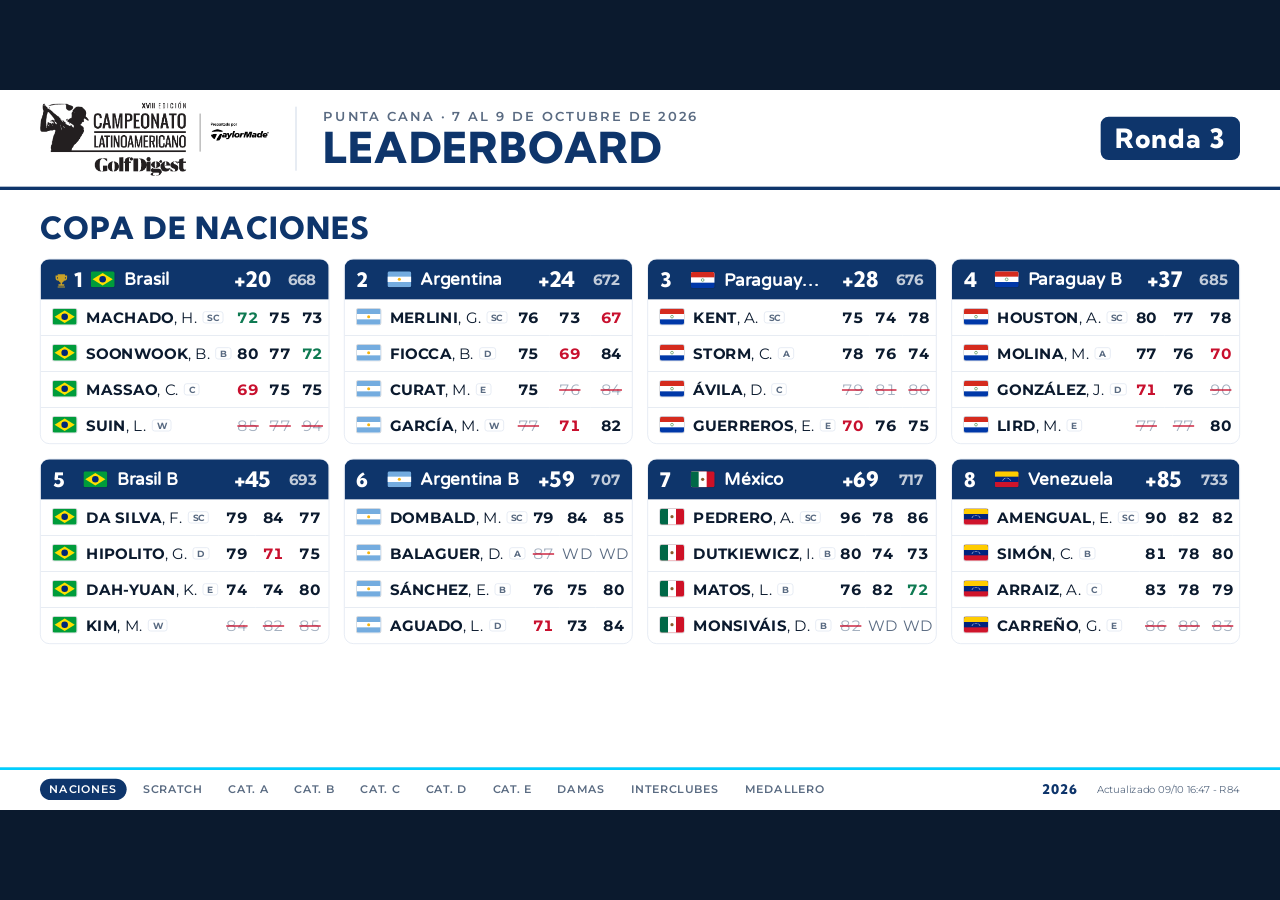
==== commit 5dca01b0: "Senior mixto: Damas compiten por el Senior de su categoría por índice Co-Authored-By: Claude Opus 5." ====
--- a/tv/index.html
+++ b/tv/index.html
@@ -300,7 +300,7 @@
 
 function playerTable(rows, k, sen=false, sid=''){
   const ranked = rank(rows, p => standing(p,k), p => p.last, p => tieVec(p,k)), rs = RS(), multi = rs.length > 1;
-  const best = sen && view === 'r3' ? (ranked.find(it => it.x.sr && !it.k.grp) || {}).x : null;
+  const best = sen && view === 'r3' ? CATS.filter(c => c !== 'Damas').map(seniorWinner).find(w => w && rows.includes(w)) || null : null;
   const head = `<tr><th>Pos</th><th class="l">Jugador</th><th>Par</th>${rs.map(r=>`<th>R${r}</th>`).join('')}${multi?'<th>Total</th>':''}</tr>`;
   let body = '';
   const ncol = 3 + rs.length + (multi?1:0);
@@ -392,6 +392,13 @@
   const top = rank(teams, key, t => t.name)[0];
   return top && !top.k.grp ? top.x : null;
 }
+/* Senior mixto: las Damas compiten por el Senior en la categoría (A–E) que les corresponde por su índice */
+const DAMA_GRP = {'GARCÍA, María Eugenia':'B','MAIOLI BARTOLETTI, Lara Lee':'C','KYOUNG-AIE, Kim':'C','KIM, Mija':'C','SUIN, Lee':'D'};
+const fullNm = p => `${p.last || p.ln}, ${p.first || p.fn}`;
+function seniorWinner(c){
+  const pool = R.filter(p => p.cat === c || (p.cat === 'Damas' && DAMA_GRP[fullNm(p)] === c));
+  const it = rank(pool, p => standing(p,'n'), p => p.last, p => tieVec(p,'n')).find(it => it.x.sr && !it.k.grp);
+  return it ? it.x : null; }
 function medalList(){
   const W = [];
   const pname = p => `${p.last || p.ln}, ${p.first || p.fn}`;
@@ -406,7 +413,7 @@
   for (const c of CATS){
     const lab = c === 'Damas' ? 'Damas' : 'Categoría ' + c;
     const r = podium(R.filter(p => p.cat === c), 'n', lab);
-    if (c !== 'Damas'){ const s = r.find(it => it.x.sr); if (s) W.push({cat:lab, prize:'Mejor Senior', m:'plata', who:pname(s.x), c:s.x.c, f:s.x.f}); }
+    if (c !== 'Damas'){ const s = seniorWinner(c); if (s) W.push({cat:lab, prize:'Mejor Senior', m:'plata', who:pname(s), c:s.c, f:s.f}); }
   }
   const clb = teamWinner('club','club');
   if (clb){ const m = majority(clb.mem); W.push({cat:'Interclubes', prize:FINAL() ? 'Campeón' : '', m:'oro', who:clb.name.toUpperCase(), c:m.c, f:m.f}); }
@@ -664,7 +671,7 @@
 ['click','keydown','touchstart'].forEach(ev => addEventListener(ev, keepAwake, {passive: true}));
 keepAwake(); setInterval(keepAwake, 60000);
 
-const PUB = {"p":[["Nombre Completo","Name","Last Name","Senior","Country","Flag","Equipo Nación","Scratch","Equipo Interclub","Categoría","Hcp Iberostar","Hcp Corales"],["MACHADO, Herik","Herik","MACHADO","","Brasil","🇧🇷","Brasil","TRUE","","A","-4","-1"],["MERLINI, Gonzalo José","Gonzalo","MERLINI","","Argentina","🇦🇷","Argentina","TRUE","","A","-4","-1"],["VERA, Jeancarlo","Jeancarlo","VERA","","Estados Unidos","🇺🇸","","","Sterling","A","-2","1"],["HOUSTON CUBILLA, Alejandro","Alejandro","HOUSTON","","Paraguay","🇵🇾","Paraguay B","TRUE","Centenario II","A","-1","2"],["KENT, Alexander","Alexander","KENT","","Paraguay","🇵🇾","Paraguay","TRUE","Centenario III","A","-1","2"],["STORM PLATE, Christian","Christian","STORM","","Paraguay","🇵🇾","Paraguay","","Centenario III","A","1","3"],["PEDRERO, Alonso","Alonso","PEDRERO","","Mexico","🇲🇽","México","TRUE","","A","1","4"],["FUENZALIDA, Daniel","Daniel","FUENZALIDA","✔","Argentina","🇦🇷","","","Mendoza","A","1","4"],["DA SILVA, Fernando Augusto","Fernando","DA SILVA","","Brasil","🇧🇷","Brasil B","TRUE","","A","3","6"],["DOMBALD, Matías","Matías","DOMBALD","","Argentina","🇦🇷","Argentina B","TRUE","","A","3","6"],["BALAGUER, Diego","Diego","BALAGUER","","Argentina","🇦🇷","Argentina B","","","A","4","7"],["MOLINA MAIOLI, Mauricio","Mauricio","MOLINA","","Paraguay","🇵🇾","Paraguay B","","Centenario","A","4","7"],["MOHSENI, Sebastián","Sebastián","MOHSENI","","Estados Unidos","🇺🇸","","","USA","A","4","7"],["AMENGUAL, Ernesto","Ernesto","AMENGUAL","✔","Venezuela","🇻🇪","Venezuela","TRUE","Caracas Country Club","A","5","8"],["MATOS, Luis","Luis","MATOS","✔","República Dominicana","🇩🇴","México","","","B","3","4"],["MONSIVÁIS, Daniel","Daniel","MONSIVÁIS","","Mexico","🇲🇽","México","","","B","4","5"],["SÁNCHEZ, Eduardo","Eduardo","SÁNCHEZ","✔","Argentina","🇦🇷","Argentina B","","Mendoza","B","4","5"],["SLOANE, Benjamín","Benjamín","SLOANE","✔","Estados Unidos","🇺🇸","","","Sterling","B","5","6"],["SIMÓN, Carlos","Carlos","SIMÓN","✔","Venezuela","🇻🇪","Venezuela","","Caracas Country Club","B","6","7"],["PASCUA, Felipe","Felipe","PASCUA","","Estados Unidos","🇺🇸","","","USA","B","6","7"],["SOONWOOK, Byen","Byen","SOONWOOK","","Brasil","🇧🇷","Brasil","","Federacao","B","6","8"],["GARCÍA, María Eugenia","María","GARCÍA","","Argentina","🇦🇷","Argentina","","","Damas","4","5"],["VALDERRAMA, Héctor","Héctor","VALDERRAMA","","Estados Unidos","🇺🇸","","","Sterling","B","7","8"],["PANIAGUA, Enrique","Enrique","PANIAGUA","✔","Argentina","🇦🇷","","","Mendoza","B","8","10"],["DUTKIEWICZ, Idzi","Idzi","DUTKIEWICZ","","Mexico","🇲🇽","México","","","B","8","10"],["ÁVILA CORVALÁN, Diego","Diego","ÁVILA","","Paraguay","🇵🇾","Paraguay","","Centenario","C","9","6"],["ALVES, Norivaldo","Norivaldo","ALVES","✔","Brasil","🇧🇷","","","Guarapiranga","C","9","7"],["MAIOLI BARTOLETTI, Lara Lee","Lara","MAIOLI","","Paraguay","🇵🇾","","","Centenario","Damas","6","7"],["MASSAO KANESAKI, Celio","Celio","MASSAO","","Brasil","🇧🇷","Brasil","","","C","11","8"],["ARRAIZ, Andrés","Andrés","ARRAIZ","✔","Venezuela","🇻🇪","Venezuela","","Caracas Country Club","C","11","9"],["KYOUNG-AIE, Kim","Kim","KYOUNG-AIE","✔","Brasil","🇧🇷","","","","Damas","8","9"],["FIORE BOGARÍN, Sergio Luis","Sergio","FIORE","","Paraguay","🇵🇾","","","Centenario II","C","12","9"],["SCHEMEL, Alexander","Alexander","SCHEMEL","","Brasil","🇧🇷","","","Guarapiranga","C","12","9"],["KIM, Mija","Mija","KIM","","Brasil","🇧🇷","Brasil B","","Federacao","Damas","9","10"],["FIOCCA, Bautista","Bautista","FIOCCA","","Argentina","🇦🇷","Argentina","","","D","13","10"],["BARROS, Ezequiel","Ezequiel","BARROS","✔","Argentina","🇦🇷","","","","D","14","11"],["AMARILLA, Matías","Matías","AMARILLA","","Paraguay","🇵🇾","","","Centenario","D","14","11"],["MOHSENI, Abbas","Abbas","MOHSENI","✔","Estados Unidos","🇺🇸","","","USA","D","14","12"],["AGUADO, Luis","Luis","AGUADO","✔","Argentina","🇦🇷","Argentina B","","Mendoza","D","14","12"],["KIM, Mario Ricardo","Mario","KIM","✔","Brasil","🇧🇷","","","Guarapiranga","D","15","12"],["GONZÁLEZ, José Domingo","José","GONZÁLEZ","✔","Paraguay","🇵🇾","Paraguay B","","Centenario II","D","15","12"],["SUIN, Lee","Lee","SUIN","","Brasil","🇧🇷","Brasil","","","Damas","12","13"],["HIPOLITO, Gil","Gil","HIPOLITO","✔","Brasil","🇧🇷","Brasil B","","Federacao","D","16","13"],["GUERREROS G., Esteban","Esteban","GUERREROS","","Paraguay","🇵🇾","Paraguay","","Centenario III","E","16","14"],["DAH-YUAN, Kuo","Kuo","DAH-YUAN","","Brasil","🇧🇷","Brasil B","","Federacao","E","17","14"],["KIM, Thiago","Thiago","KIM","✔","Brasil","🇧🇷","","","Guarapiranga","E","17","14"],["SEVERO, Fausto","Fausto","SEVERO","","Brasil","🇧🇷","","","","E","17","14"],["AZIZI, Mir","Mir","AZIZI","✔","Estados Unidos","🇺🇸","","","USA","E","17","14"],["LIRD, Martín","Martín","LIRD","","Paraguay","🇵🇾","Paraguay B","","Centenario II","E","18","15"],["CURAT VALLENILLA, Manuel","Manuel","CURAT","","Argentina","🇦🇷","Argentina","","","E","18","16"],["PIAZZA, Amadeo Félix","Amadeo","PIAZZA","✔","Argentina","🇦🇷","","","","E","19","16"],["CARREÑO, Guillermo","Guillermo","CARREÑO","","Venezuela","🇻🇪","Venezuela","","Caracas Country Club","E","24","21"],["SOARES, Horacio","Horacio","SOARES","✔","Argentina","🇦🇷","","","","E","24","21"]],"r":[["Resultados"],[""],["Ronda","Jugador (Nombre Completo)","Salida","Hora","1","2","3","4","5","6","7","8","9","10","11","12","13","14","15","16","17","18","Ida","Vuelta","Gross","Estado","Index ronda","Index usado","Hcp base"],["Par","Iberostar","","","4","3","4","4","5","4","4","3","5","4","3","4","5","4","4","3","5","4"],["Par","Corales","","","4","3","4","5","4","4","5","4","3","4","3","5","4","5","4","4","3","4"],["R1","KENT, Alexander","","","4","3","4","4","6","5","4","3","5","5","3","4","5","4","4","3","5","4","","","75","","","",""],["R1","PEDRERO, Alonso","","","5","5","6","6","6","5","3","5","6","7","3","4","7","7","5","4","7","5","","","96","","","",""],["R1","MERLINI, Gonzalo José","","","4","4","4","5","4","4","4","5","5","4","3","5","3","5","5","3","5","4","","","76","","","",""],["R1","MACHADO, Herik","","","4","2","5","4","4","3","4","4","4","5","4","4","4","4","4","5","4","4","","","72","","","",""],["R1","MOLINA MAIOLI, Mauricio","","","5","5","5","4","4","5","4","4","6","6","3","4","6","4","4","3","5","4","","","81","","","",""],["R1","LIRD, Martín","","","7","3","6","6","5","5","5","5","5","6","4","6","6","6","5","6","5","4","","","95","","","",""],["R1","CURAT VALLENILLA, Manuel","","","4","4","6","6","9","5","5","4","6","5","2","5","7","5","4","4","8","4","","","93","","","",""],["R1","AMARILLA, Matías","","","5","5","4","3","6","5","7","3","6","7","6","5","5","6","5","4","8","5","","","95","","","",""],["R1","GUERREROS G., Esteban","","","4","4","4","5","7","4","4","4","6","5","5","5","6","4","5","2","7","5","","","86","","","",""],["R1","CARREÑO, Guillermo","","","6","6","6","6","6","6","6","5","7","6","6","7","6","7","6","5","7","6","","","110","","","",""],["R1","AMENGUAL, Ernesto","","","4","4","4","5","6","6","5","4","5","7","4","4","4","5","4","6","9","4","","","90","","","",""],["R1","HOUSTON CUBILLA, Alejandro","","","4","3","5","5","6","6","4","3","5","4","4","5","4","5","4","3","6","4","","","80","","","",""],["R1","MOHSENI, Sebastián","","","4","4","4","3","6","4","4","3","5","4","3","4","4","4","4","3","5","4","","","72","","","",""],["R1","SLOANE, Benjamín","","","5","3","4","5","5","4","4","3","5","5","5","4","5","5","3","4","5","4","","","78","","","",""],["R1","PASCUA, Felipe","","","5","4","4","5","4","5","4","2","5","4","5","5","5","6","5","4","6","4","","","82","","","",""],["R1","DOMBALD, Matías","","","4","3","4","5","4","4","4","3","6","5","5","5","5","5","4","3","5","5","","","79","","","",""],["R1","DA SILVA, Fernando Augusto","","","4","4","5","6","5","5","4","3","5","5","5","3","5","5","4","2","5","4","","","79","","","",""],["R1","SOONWOOK, Byen","","","4","5","5","5","5","4","4","6","5","8","4","4","6","5","4","3","5","4","","","86","","","",""],["R1","DAH-YUAN, Kuo","","","3","5","5","6","6","5","5","4","6","4","5","5","5","6","5","4","6","6","","","91","","","",""],["R1","KIM, Mario Ricardo","","","4","5","4","6","4","7","3","3","5","4","5","4","5","5","4","4","6","4","","","82","","","",""],["R1","KIM, Thiago","","","5","4","5","5","7","4","5","4","6","4","4","6","7","5","4","3","7","5","","","90","","","",""],["R1","STORM PLATE, Christian","","","4","5","6","5","4","6","4","4","6","5","3","3","4","5","4","2","5","4","","","79","","","",""],["R1","BALAGUER, Diego","","","5","4","5","6","8","4","4","5","7","6","4","4","6","5","5","4","5","4","","","91","","","",""],["R1","DUTKIEWICZ, Idzi","","","4","4","5","6","6","5","4","3","5","7","3","4","5","6","4","4","8","5","","","88","","","",""],["R1","VERA, Jeancarlo","","","4","3","4","4","6","4","4","4","5","4","3","4","5","6","4","6","5","4","","","79","","","",""],["R1","VALDERRAMA, Héctor","","","5","2","4","5","5","4","4","3","5","6","4","4","6","6","5","4","7","4","","","83","","","",""],["R1","AZIZI, Mir","","","5","3","7","7","6","5","5","4","7","5","4","7","7","5","6","3","5","5","","","96","","","",""],["R1","MOHSENI, Abbas","","","7","4","4","5","5","5","4","4","6","5","5","6","5","5","7","4","8","6","","","95","","","",""],["R1","MONSIVÁIS, Daniel","","","4","3","4","7","5","6","4","3","5","4","3","4","5","5","9","5","5","5","","","86","","","",""],["R1","SIMÓN, Carlos","","","4","4","4","5","7","5","5","4","5","4","4","6","5","5","5","4","6","5","","","87","","","",""],["R1","ÁVILA CORVALÁN, Diego","","","6","4","5","4","5","5","4","4","6","4","5","6","5","5","4","3","8","5","","","88","","","",""],["R1","HIPOLITO, Gil","","","5","3","5","7","5","5","6","5","6","4","4","5","7","5","6","4","7","6","","","95","","","",""],["R1","FUENZALIDA, Daniel","","","4","3","5","4","6","4","5","4","5","4","4","4","5","5","4","3","6","5","","","80","","","",""],["R1","PANIAGUA, Enrique","","","4","4","5","5","6","4","4","5","6","4","3","4","5","6","4","4","5","4","","","82","","","",""],["R1","SÁNCHEZ, Eduardo","","","4","5","4","5","6","5","4","3","6","4","5","5","4","4","5","3","4","4","","","80","","","",""],["R1","MATOS, Luis","","","3","4","4","4","5","4","6","4","5","5","4","4","5","4","4","5","5","4","","","79","","","",""],["R1","SEVERO, Fausto","","","6","3","4","5","5","4","5","4","6","4","5","6","5","5","5","5","6","6","","","89","","","",""],["R1","SCHEMEL, Alexander","","","4","4","4","6","6","5","7","3","7","4","5","6","7","6","4","5","5","5","","","93","","","",""],["R1","ARRAIZ, Andrés","","","6","5","4","5","7","6","5","4","5","5","4","5","7","5","5","4","7","5","","","94","","","",""],["R1","ALVES, Norivaldo","","","5","5","7","5","7","5","4","5","6","4","2","3","6","6","4","4","4","4","","","86","","","",""],["R1","GARCÍA, María Eugenia","","","4","3","5","5","6","4","4","5","5","5","4","4","5","5","4","3","5","5","","","81","","","",""],["R1","MASSAO KANESAKI, Celio","","","5","3","4","5","5","5","4","3","5","7","4","5","5","4","3","3","6","4","","","80","","","",""],["R1","GONZÁLEZ, José Domingo","","","6","3","6","5","6","5","4","3","5","5","3","4","8","5","4","4","5","5","","","86","","","",""],["R1","FIOCCA, Bautista","","","6","3","4","6","4","5","5","4","5","5","4","4","5","5","8","4","6","5","","","88","","","",""],["R1","FIORE BOGARÍN, Sergio Luis","","","","","","","","","","","","","","","","","","","","","","","","WD","","",""],["R1","AGUADO, Luis","","","4","3","4","6","5","4","5","4","4","5","4","6","5","6","4","3","8","5","","","85","","","",""],["R1","BARROS, Ezequiel","","","7","5","5","5","7","5","4","4","5","3","5","5","6","6","3","6","8","6","","","95","","","",""],["R1","PIAZZA, Amadeo Félix","","","6","4","6","8","8","5","5","5","6","5","4","6","6","6","5","4","6","7","","","102","","","",""],["R1","SOARES, Horacio","","","7","5","5","7","7","6","5","4","10","6","4","7","6","6","5","9","8","7","","","114","","","",""],["R1","KIM, Mija","","","5","3","6","6","6","5","4","5","5","7","3","8","6","5","4","3","6","6","","","93","","","",""],["R1","KYOUNG-AIE, Kim","","","7","4","4","4","5","4","5","4","5","4","5","4","5","7","5","4","5","6","","","87","","","",""],["R1","MAIOLI BARTOLETTI, Lara Lee","","","5","4","5","5","8","5","4","4","7","5","4","5","7","6","3","3","6","5","","","91","","","",""],["R1","SUIN, Lee","","","5","3","7","5","7","7","5","3","7","6","4","6","6","5","5","4","7","5","","","97","","","",""],["R2","PIAZZA, Amadeo Félix","","","5","5","5","7","6","7","6","5","6","7","5","5","6","6","5","5","6","7","","","104","","","",""],["R2","SOARES, Horacio","","","7","4","5","5","6","5","5","3","9","6","5","5","7","8","5","7","5","6","","","103","","","",""],["R2","BARROS, Ezequiel","","","5","5","4","5","6","5","7","5","6","5","4","4","6","5","5","4","6","6","","","93","","","",""],["R2","FIORE BOGARÍN, Sergio Luis","","","","","","","","","","","","","","","","","","","","","","","","WD","","",""],["R2","MONSIVÁIS, Daniel","","","","","","","","","","","","","","","","","","","","","","","","WD","","",""],["R2","KIM, Mija","","","5","5","4","4","8","5","5","2","7","6","4","5","5","6","6","4","5","5","","","91","","","",""],["R2","KYOUNG-AIE, Kim","","","5","4","4","5","5","3","5","2","5","4","4","5","8","5","5","4","6","6","","","85","","","",""],["R2","SUIN, Lee","","","4","3","5","5","6","6","4","3","7","5","4","5","6","5","5","4","6","6","","","89","","","",""],["R2","HIPOLITO, Gil","","","4","4","4","6","4","6","4","5","6","5","6","5","6","5","5","3","5","4","","","87","","","",""],["R2","MASSAO KANESAKI, Celio","","","4","5","5","7","5","6","4","3","5","5","4","4","6","4","5","5","5","4","","","86","","","",""],["R2","ÁVILA CORVALÁN, Diego","","","4","4","4","4","7","4","5","4","6","6","4","5","6","5","5","7","5","5","","","90","","","",""],["R2","KENT, Alexander","","","4","3","5","3","4","5","5","3","7","4","4","3","4","5","3","3","5","4","","","74","","","",""],["R2","AMENGUAL, Ernesto","","","4","4","3","4","6","4","5","5","6","5","4","4","5","4","6","4","5","4","","","82","","","",""],["R2","DOMBALD, Matías","","","4","3","5","6","4","5","5","4","7","4","4","4","5","6","4","4","5","5","","","84","","","",""],["R2","AZIZI, Mir","","","7","3","4","5","7","5","7","3","7","5","4","5","6","7","3","4","6","8","","","96","","","",""],["R2","MOHSENI, Abbas","","","6","4","7","7","7","6","5","5","6","6","4","6","5","5","5","4","5","6","","","99","","","",""],["R2","SLOANE, Benjamín","","","4","5","4","4","7","5","5","3","6","4","4","6","5","5","5","4","5","4","","","85","","","",""],["R2","VERA, Jeancarlo","","","4","4","4","4","6","3","4","3","6","4","4","4","3","4","4","2","4","5","","","72","","","",""],["R2","VALDERRAMA, Héctor","","","5","4","5","4","6","4","4","3","5","3","3","4","6","5","4","3","5","4","","","77","","","",""],["R2","PASCUA, Felipe","","","3","4","4","6","5","4","3","5","6","4","5","5","6","4","4","4","5","4","","","81","","","",""],["R2","MOHSENI, Sebastián","","","4","4","3","5","5","4","4","4","7","4","2","5","5","5","4","3","4","5","","","77","","","",""],["R2","DA SILVA, Fernando Augusto","","","4","5","4","6","5","5","4","4","5","5","4","5","4","5","4","5","5","5","","","84","","","",""],["R2","MERLINI, Gonzalo José","","","4","3","3","4","5","5","4","3","5","5","3","5","4","5","4","3","5","3","","","73","","","",""],["R2","PEDRERO, Alonso","","","4","3","4","3","4","5","3","3","8","6","3","4","6","5","5","3","5","4","","","78","","","",""],["R2","MACHADO, Herik","","","4","4","4","4","4","3","4","4","5","5","4","6","4","4","4","4","4","4","","","75","","","",""],["R2","HOUSTON CUBILLA, Alejandro","","","4","5","6","4","5","4","4","3","5","4","5","3","5","4","4","4","4","4","","","77","","","",""],["R2","STORM PLATE, Christian","","","4","2","5","5","5","4","3","4","6","4","4","4","4","4","5","5","5","4","","","77","","","",""],["R2","BALAGUER, Diego","","","","","","","","","","","","","","","","","","","","","","","","WD","","",""],["R2","DUTKIEWICZ, Idzi","","","4","3","4","5","5","5","4","3","6","4","3","5","5","4","4","6","7","5","","","82","","","",""],["R2","GONZÁLEZ, José Domingo","","","6","4","5","5","7","4","5","3","9","4","4","6","6","5","4","4","6","4","","","91","","","",""],["R2","FIOCCA, Bautista","","","4","3","4","5","5","4","4","4","7","5","4","4","5","6","4","6","4","4","","","82","","","",""],["R2","KIM, Mario Ricardo","","","5","4","5","5","4","5","4","6","5","4","6","4","5","5","7","5","6","5","","","90","","","",""],["R2","KIM, Thiago","","","5","5","4","5","6","4","4","3","7","6","3","7","6","6","6","7","6","6","","","96","","","",""],["R2","AMARILLA, Matías","","","4","4","5","5","5","4","5","4","6","5","3","4","8","5","6","5","10","5","","","93","","","",""],["R2","GUERREROS G., Esteban","","","5","5","5","7","6","6","5","3","7","5","3","4","4","5","6","5","7","4","","","92","","","",""],["R2","ALVES, Norivaldo","","","4","3","4","5","5","4","5","4","6","9","4","5","6","4","6","4","8","4","","","90","","","",""],["R2","SEVERO, Fausto","","","5","5","4","5","6","5","4","6","6","4","4","5","6","6","5","3","5","6","","","90","","","",""],["R2","MOLINA MAIOLI, Mauricio","","","4","4","3","5","5","4","5","4","6","4","4","5","5","4","6","2","5","5","","","80","","","",""],["R2","LIRD, Martín","","","7","4","4","5","5","4","6","4","7","4","5","7","6","6","4","3","5","9","","","95","","","",""],["R2","AGUADO, Luis","","","5","4","5","6","7","4","4","4","6","3","4","6","5","5","5","3","6","5","","","87","","","",""],["R2","SCHEMEL, Alexander","","","6","4","4","5","5","8","4","3","7","5","4","6","5","6","6","3","6","6","","","93","","","",""],["R2","SIMÓN, Carlos","","","5","3","4","6","6","5","4","2","6","5","4","4","5","6","5","2","6","6","","","84","","","",""],["R2","ARRAIZ, Andrés","","","4","3","5","4","6","5","4","4","7","4","4","7","6","6","5","3","5","7","","","89","","","",""],["R2","MAIOLI BARTOLETTI, Lara Lee","","","5","3","5","6","6","6","5","4","6","6","3","5","6","5","4","2","7","6","","","90","","","",""],["R2","GARCÍA, María Eugenia","","","5","3","4","4","7","3","4","3","4","5","4","4","5","4","4","3","5","4","","","75","","","",""],["R2","CURAT VALLENILLA, Manuel","","","4","3","5","5","7","5","4","4","6","7","4","7","5","7","6","6","4","5","","","94","","","",""],["R2","CARREÑO, Guillermo","","","5","4","5","7","8","5","5","4","6","8","4","8","9","7","6","6","9","7","","","113","","","",""],["R2","SOONWOOK, Byen","","","3","4","4","4","4","5","5","3","6","4","4","5","6","5","4","6","5","6","","","83","","","",""],["R2","DAH-YUAN, Kuo","","","4","4","4","5","5","4","8","3","7","6","3","5","6","5","5","4","5","8","","","91","","","",""],["R2","FUENZALIDA, Daniel","","","3","3","4","4","5","5","3","4","5","4","3","3","4","5","5","5","9","4","","","78","","","",""],["R2","PANIAGUA, Enrique","","","4","5","4","5","5","5","4","4","7","4","3","4","5","6","5","6","6","5","","","87","","","",""],["R2","SÁNCHEZ, Eduardo","","","4","3","4","4","8","5","4","3","5","4","5","5","4","5","4","3","5","4","","","79","","","",""],["R2","MATOS, Luis","","","4","6","4","4","5","6","5","3","5","4","4","3","6","5","7","5","4","5","","","85","","","",""],["R3","AMARILLA, Matías","","","5","5","4","5","6","6","7","4","4","4","5","5","4","6","5","4","4","7","","","90","","","",""],["R3","AZIZI, Mir","","","6","4","6","6","4","5","6","6","4","5","4","6","6","8","4","6","4","5","","","95","","","",""],["R3","BARROS, Ezequiel","","","6","4","6","6","5","4","7","4","4","5","3","6","5","6","5","5","3","5","","","89","","","",""],["R3","CARREÑO, Guillermo","","","5","5","6","8","6","5","7","5","4","7","5","6","6","7","7","5","5","5","","","104","","","",""],["R3","FIORE BOGARÍN, Sergio Luis","","","5","5","5","5","4","3","5","5","3","5","3","6","6","5","6","5","5","6","","","87","","","",""],["R3","HIPOLITO, Gil","","","5","3","4","6","5","4","6","5","5","5","4","5","5","7","5","5","4","5","","","88","","","",""],["R3","MOHSENI, Abbas","","","5","5","6","6","5","5","7","7","7","5","4","5","7","6","7","7","4","6","","","104","","","",""],["R3","PIAZZA, Amadeo Félix","","","6","4","8","7","5","5","6","5","4","5","4","4","6","6","6","4","4","4","","","93","","","",""],["R3","SCHEMEL, Alexander","","","5","4","5","5","4","4","4","4","3","3","3","5","4","6","4","4","3","4","","","74","","","",""],["R3","SOARES, Horacio","","","8","6","7","7","5","6","6","6","4","6","7","4","6","6","7","5","6","6","","","108","","","",""],["R3","KENT, Alexander","","","4","2","4","4","4","5","5","7","4","5","3","6","5","4","4","5","3","4","","","78","","","",""],["R3","MACHADO, Herik","","","4","3","4","5","4","4","4","4","3","5","4","4","4","5","4","4","3","5","","","73","","","",""],["R3","MERLINI, Gonzalo José","","","5","3","4","4","4","3","4","4","3","4","2","5","4","4","4","4","2","4","","","67","","","",""],["R3","MOHSENI, Sebastián","","","4","2","6","4","6","3","6","4","4","4","5","5","4","5","5","4","3","4","","","78","","","",""],["R3","HOUSTON CUBILLA, Alejandro","","","4","3","4","5","5","4","5","4","4","4","5","4","5","5","6","4","3","4","","","78","","","",""],["R3","PEDRERO, Alonso","","","6","5","5","5","6","4","5","6","2","4","3","5","4","5","4","6","5","6","","","86","","","",""],["R3","STORM PLATE, Christian","","","4","5","5","5","4","5","5","5","4","4","3","4","4","5","4","4","3","4","","","77","","","",""],["R3","VERA, Jeancarlo","","","5","3","4","5","4","5","5","4","4","5","3","7","5","5","5","4","3","5","","","81","","","",""],["R3","MOLINA MAIOLI, Mauricio","","","4","4","4","4","4","6","5","5","3","5","3","6","4","5","4","4","3","4","","","77","","","",""],["R3","DOMBALD, Matías","","","5","4","4","7","4","4","6","9","2","5","4","4","4","6","4","5","3","5","","","85","","","",""],["R3","DA SILVA, Fernando Augusto","","","4","3","4","5","4","5","6","4","4","5","4","4","4","5","4","4","3","5","","","77","","","",""],["R3","AMENGUAL, Ernesto","","","3","4","5","6","6","4","5","6","3","5","4","5","5","5","4","5","3","4","","","82","","","",""],["R3","MONSIVÁIS, Daniel","","","","","","","","","","","","","","","","","","","","","","","","WD","","",""],["R3","FUENZALIDA, Daniel","","","","","","","","","","","","","","","","","","","","","","","","WD","","",""],["R3","MATOS, Luis","","","4","3","5","5","4","6","5","3","4","4","3","4","4","6","4","4","3","5","","","76","","","",""],["R3","BALAGUER, Diego","","","","","","","","","","","","","","","","","","","","","","","","WD","","",""],["R3","SIMÓN, Carlos","","","4","3","4","5","6","4","7","6","4","5","3","5","5","7","4","5","6","4","","","87","","","",""],["R3","VALDERRAMA, Héctor","","","5","3","4","5","5","4","6","4","4","6","4","5","6","7","5","4","3","4","","","84","","","",""],["R3","SÁNCHEZ, Eduardo","","","3","5","7","4","4","5","6","6","4","6","2","5","5","5","4","5","4","5","","","85","","","",""],["R3","PASCUA, Felipe","","","6","3","5","6","6","6","7","5","5","5","4","5","6","7","6","5","4","9","","","100","","","",""],["R3","PANIAGUA, Enrique","","","4","2","4","5","5","5","7","5","3","5","3","5","5","5","4","5","5","6","","","83","","","",""],["R3","SLOANE, Benjamín","","","","","","","","","","","","","","","","","","","","","","","","WD","","",""],["R3","DUTKIEWICZ, Idzi","","","4","4","4","7","5","3","6","4","4","6","3","6","5","5","6","5","3","3","","","83","","","",""],["R3","SOONWOOK, Byen","","","5","3","3","6","6","5","6","4","4","5","3","5","4","5","5","3","3","5","","","80","","","",""],["R3","MASSAO KANESAKI, Celio","","","4","3","4","5","6","5","4","6","4","5","4","5","4","7","4","5","3","5","","","83","","","",""],["R3","ALVES, Norivaldo","","","5","3","4","5","6","6","7","4","3","5","3","5","4","6","4","5","4","5","","","84","","","",""],["R3","ÁVILA CORVALÁN, Diego","","","4","3","3","6","6","4","5","7","4","5","4","7","5","6","4","5","4","4","","","86","","","",""],["R3","ARRAIZ, Andrés","","","5","3","4","6","5","4","6","5","5","5","5","5","3","5","5","6","7","4","","","88","","","",""],["R3","FIOCCA, Bautista","","","6","5","6","4","5","6","5","4","6","4","3","6","6","6","5","8","3","6","","","94","","","",""],["R3","AGUADO, Luis","","","6","5","8","6","6","6","5","4","3","8","4","6","6","6","5","4","4","4","","","96","","","",""],["R3","KIM, Mario Ricardo","","","7","3","3","6","4","5","5","4","3","6","4","5","4","7","7","5","4","5","","","87","","","",""],["R3","GONZÁLEZ, José Domingo","","","5","5","6","8","5","4","6","7","5","5","4","8","7","6","6","6","5","4","","","102","","","",""],["R3","SEVERO, Fausto","","","5","3","5","6","5","5","6","5","3","6","4","6","5","6","5","5","4","5","","","89","","","",""],["R3","GUERREROS G., Esteban","","","5","3","4","6","5","4","6","4","3","6","3","6","6","8","6","5","4","5","","","89","","","",""],["R3","DAH-YUAN, Kuo","","","7","5","5","6","6","5","6","7","4","4","4","5","4","6","4","6","4","6","","","94","","","",""],["R3","CURAT VALLENILLA, Manuel","","","5","3","6","6","7","5","8","3","5","6","4","6","6","7","5","6","5","7","","","100","","","",""],["R3","KIM, Thiago","","","5","5","7","7","5","5","6","5","6","5","3","6","7","8","5","5","4","6","","","100","","","",""],["R3","LIRD, Martín","","","5","3","8","7","6","4","5","5","6","5","3","7","7","6","5","5","3","5","","","95","","","",""],["R3","MAIOLI BARTOLETTI, Lara Lee","","","5","3","5","7","5","5","5","5","5","7","3","5","5","6","6","4","4","4","","","89","","","",""],["R3","GARCÍA, María Eugenia","","","4","3","4","7","5","6","7","4","3","5","3","6","6","6","5","5","3","5","","","87","","","",""],["R3","KYOUNG-AIE, Kim","","","5","4","5","5","4","7","5","5","3","5","4","7","5","6","4","4","3","5","","","86","","","",""],["R3","SUIN, Lee","","","7","4","7","6","6","5","8","6","4","8","4","9","6","7","6","5","3","6","","","107","","","",""],["R3","KIM, Mija","","","6","4","5","6","7","5","7","5","4","5","3","7","4","6","5","5","4","7","","","95","","","",""]],"at":"09/10 16:47 - R83","max":3};
+const PUB = {"p":[["Nombre Completo","Name","Last Name","Senior","Country","Flag","Equipo Nación","Scratch","Equipo Interclub","Categoría","Hcp Iberostar","Hcp Corales"],["MACHADO, Herik","Herik","MACHADO","","Brasil","🇧🇷","Brasil","TRUE","","A","-4","-1"],["MERLINI, Gonzalo José","Gonzalo","MERLINI","","Argentina","🇦🇷","Argentina","TRUE","","A","-4","-1"],["VERA, Jeancarlo","Jeancarlo","VERA","","Estados Unidos","🇺🇸","","","Sterling","A","-2","1"],["HOUSTON CUBILLA, Alejandro","Alejandro","HOUSTON","","Paraguay","🇵🇾","Paraguay B","TRUE","Centenario II","A","-1","2"],["KENT, Alexander","Alexander","KENT","","Paraguay","🇵🇾","Paraguay","TRUE","Centenario III","A","-1","2"],["STORM PLATE, Christian","Christian","STORM","","Paraguay","🇵🇾","Paraguay","","Centenario III","A","1","3"],["PEDRERO, Alonso","Alonso","PEDRERO","","Mexico","🇲🇽","México","TRUE","","A","1","4"],["FUENZALIDA, Daniel","Daniel","FUENZALIDA","✔","Argentina","🇦🇷","","","Mendoza","A","1","4"],["DA SILVA, Fernando Augusto","Fernando","DA SILVA","","Brasil","🇧🇷","Brasil B","TRUE","","A","3","6"],["DOMBALD, Matías","Matías","DOMBALD","","Argentina","🇦🇷","Argentina B","TRUE","","A","3","6"],["BALAGUER, Diego","Diego","BALAGUER","","Argentina","🇦🇷","Argentina B","","","A","4","7"],["MOLINA MAIOLI, Mauricio","Mauricio","MOLINA","","Paraguay","🇵🇾","Paraguay B","","Centenario","A","4","7"],["MOHSENI, Sebastián","Sebastián","MOHSENI","","Estados Unidos","🇺🇸","","","USA","A","4","7"],["AMENGUAL, Ernesto","Ernesto","AMENGUAL","✔","Venezuela","🇻🇪","Venezuela","TRUE","Caracas Country Club","A","5","8"],["MATOS, Luis","Luis","MATOS","✔","República Dominicana","🇩🇴","México","","","B","3","4"],["MONSIVÁIS, Daniel","Daniel","MONSIVÁIS","","Mexico","🇲🇽","México","","","B","4","5"],["SÁNCHEZ, Eduardo","Eduardo","SÁNCHEZ","✔","Argentina","🇦🇷","Argentina B","","Mendoza","B","4","5"],["SLOANE, Benjamín","Benjamín","SLOANE","✔","Estados Unidos","🇺🇸","","","Sterling","B","5","6"],["SIMÓN, Carlos","Carlos","SIMÓN","✔","Venezuela","🇻🇪","Venezuela","","Caracas Country Club","B","6","7"],["PASCUA, Felipe","Felipe","PASCUA","","Estados Unidos","🇺🇸","","","USA","B","6","7"],["SOONWOOK, Byen","Byen","SOONWOOK","","Brasil","🇧🇷","Brasil","","Federacao","B","6","8"],["GARCÍA, María Eugenia","María","GARCÍA","","Argentina","🇦🇷","Argentina","","","Damas","4","5"],["VALDERRAMA, Héctor","Héctor","VALDERRAMA","","Estados Unidos","🇺🇸","","","Sterling","B","7","8"],["PANIAGUA, Enrique","Enrique","PANIAGUA","✔","Argentina","🇦🇷","","","Mendoza","B","8","10"],["DUTKIEWICZ, Idzi","Idzi","DUTKIEWICZ","","Mexico","🇲🇽","México","","","B","8","10"],["ÁVILA CORVALÁN, Diego","Diego","ÁVILA","","Paraguay","🇵🇾","Paraguay","","Centenario","C","9","6"],["ALVES, Norivaldo","Norivaldo","ALVES","✔","Brasil","🇧🇷","","","Guarapiranga","C","9","7"],["MAIOLI BARTOLETTI, Lara Lee","Lara","MAIOLI","","Paraguay","🇵🇾","","","Centenario","Damas","6","7"],["MASSAO KANESAKI, Celio","Celio","MASSAO","","Brasil","🇧🇷","Brasil","","","C","11","8"],["ARRAIZ, Andrés","Andrés","ARRAIZ","✔","Venezuela","🇻🇪","Venezuela","","Caracas Country Club","C","11","9"],["KYOUNG-AIE, Kim","Kim","KYOUNG-AIE","✔","Brasil","🇧🇷","","","","Damas","8","9"],["FIORE BOGARÍN, Sergio Luis","Sergio","FIORE","","Paraguay","🇵🇾","","","Centenario II","C","12","9"],["SCHEMEL, Alexander","Alexander","SCHEMEL","","Brasil","🇧🇷","","","Guarapiranga","C","12","9"],["KIM, Mija","Mija","KIM","","Brasil","🇧🇷","Brasil B","","Federacao","Damas","9","10"],["FIOCCA, Bautista","Bautista","FIOCCA","","Argentina","🇦🇷","Argentina","","","D","13","10"],["BARROS, Ezequiel","Ezequiel","BARROS","✔","Argentina","🇦🇷","","","","D","14","11"],["AMARILLA, Matías","Matías","AMARILLA","","Paraguay","🇵🇾","","","Centenario","D","14","11"],["MOHSENI, Abbas","Abbas","MOHSENI","✔","Estados Unidos","🇺🇸","","","USA","D","14","12"],["AGUADO, Luis","Luis","AGUADO","✔","Argentina","🇦🇷","Argentina B","","Mendoza","D","14","12"],["KIM, Mario Ricardo","Mario","KIM","✔","Brasil","🇧🇷","","","Guarapiranga","D","15","12"],["GONZÁLEZ, José Domingo","José","GONZÁLEZ","✔","Paraguay","🇵🇾","Paraguay B","","Centenario II","D","15","12"],["SUIN, Lee","Lee","SUIN","","Brasil","🇧🇷","Brasil","","","Damas","12","13"],["HIPOLITO, Gil","Gil","HIPOLITO","✔","Brasil","🇧🇷","Brasil B","","Federacao","D","16","13"],["GUERREROS G., Esteban","Esteban","GUERREROS","","Paraguay","🇵🇾","Paraguay","","Centenario III","E","16","14"],["DAH-YUAN, Kuo","Kuo","DAH-YUAN","","Brasil","🇧🇷","Brasil B","","Federacao","E","17","14"],["KIM, Thiago","Thiago","KIM","✔","Brasil","🇧🇷","","","Guarapiranga","E","17","14"],["SEVERO, Fausto","Fausto","SEVERO","","Brasil","🇧🇷","","","","E","17","14"],["AZIZI, Mir","Mir","AZIZI","✔","Estados Unidos","🇺🇸","","","USA","E","17","14"],["LIRD, Martín","Martín","LIRD","","Paraguay","🇵🇾","Paraguay B","","Centenario II","E","18","15"],["CURAT VALLENILLA, Manuel","Manuel","CURAT","","Argentina","🇦🇷","Argentina","","","E","18","16"],["PIAZZA, Amadeo Félix","Amadeo","PIAZZA","✔","Argentina","🇦🇷","","","","E","19","16"],["CARREÑO, Guillermo","Guillermo","CARREÑO","","Venezuela","🇻🇪","Venezuela","","Caracas Country Club","E","24","21"],["SOARES, Horacio","Horacio","SOARES","✔","Argentina","🇦🇷","","","","E","24","21"]],"r":[["Resultados"],[""],["Ronda","Jugador (Nombre Completo)","Salida","Hora","1","2","3","4","5","6","7","8","9","10","11","12","13","14","15","16","17","18","Ida","Vuelta","Gross","Estado","Index ronda","Index usado","Hcp base"],["Par","Iberostar","","","4","3","4","4","5","4","4","3","5","4","3","4","5","4","4","3","5","4"],["Par","Corales","","","4","3","4","5","4","4","5","4","3","4","3","5","4","5","4","4","3","4"],["R1","KENT, Alexander","","","4","3","4","4","6","5","4","3","5","5","3","4","5","4","4","3","5","4","","","75","","","",""],["R1","PEDRERO, Alonso","","","5","5","6","6","6","5","3","5","6","7","3","4","7","7","5","4","7","5","","","96","","","",""],["R1","MERLINI, Gonzalo José","","","4","4","4","5","4","4","4","5","5","4","3","5","3","5","5","3","5","4","","","76","","","",""],["R1","MACHADO, Herik","","","4","2","5","4","4","3","4","4","4","5","4","4","4","4","4","5","4","4","","","72","","","",""],["R1","MOLINA MAIOLI, Mauricio","","","5","5","5","4","4","5","4","4","6","6","3","4","6","4","4","3","5","4","","","81","","","",""],["R1","LIRD, Martín","","","7","3","6","6","5","5","5","5","5","6","4","6","6","6","5","6","5","4","","","95","","","",""],["R1","CURAT VALLENILLA, Manuel","","","4","4","6","6","9","5","5","4","6","5","2","5","7","5","4","4","8","4","","","93","","","",""],["R1","AMARILLA, Matías","","","5","5","4","3","6","5","7","3","6","7","6","5","5","6","5","4","8","5","","","95","","","",""],["R1","GUERREROS G., Esteban","","","4","4","4","5","7","4","4","4","6","5","5","5","6","4","5","2","7","5","","","86","","","",""],["R1","CARREÑO, Guillermo","","","6","6","6","6","6","6","6","5","7","6","6","7","6","7","6","5","7","6","","","110","","","",""],["R1","AMENGUAL, Ernesto","","","4","4","4","5","6","6","5","4","5","7","4","4","4","5","4","6","9","4","","","90","","","",""],["R1","HOUSTON CUBILLA, Alejandro","","","4","3","5","5","6","6","4","3","5","4","4","5","4","5","4","3","6","4","","","80","","","",""],["R1","MOHSENI, Sebastián","","","4","4","4","3","6","4","4","3","5","4","3","4","4","4","4","3","5","4","","","72","","","",""],["R1","SLOANE, Benjamín","","","5","3","4","5","5","4","4","3","5","5","5","4","5","5","3","4","5","4","","","78","","","",""],["R1","PASCUA, Felipe","","","5","4","4","5","4","5","4","2","5","4","5","5","5","6","5","4","6","4","","","82","","","",""],["R1","DOMBALD, Matías","","","4","3","4","5","4","4","4","3","6","5","5","5","5","5","4","3","5","5","","","79","","","",""],["R1","DA SILVA, Fernando Augusto","","","4","4","5","6","5","5","4","3","5","5","5","3","5","5","4","2","5","4","","","79","","","",""],["R1","SOONWOOK, Byen","","","4","5","5","5","5","4","4","6","5","8","4","4","6","5","4","3","5","4","","","86","","","",""],["R1","DAH-YUAN, Kuo","","","3","5","5","6","6","5","5","4","6","4","5","5","5","6","5","4","6","6","","","91","","","",""],["R1","KIM, Mario Ricardo","","","4","5","4","6","4","7","3","3","5","4","5","4","5","5","4","4","6","4","","","82","","","",""],["R1","KIM, Thiago","","","5","4","5","5","7","4","5","4","6","4","4","6","7","5","4","3","7","5","","","90","","","",""],["R1","STORM PLATE, Christian","","","4","5","6","5","4","6","4","4","6","5","3","3","4","5","4","2","5","4","","","79","","","",""],["R1","BALAGUER, Diego","","","5","4","5","6","8","4","4","5","7","6","4","4","6","5","5","4","5","4","","","91","","","",""],["R1","DUTKIEWICZ, Idzi","","","4","4","5","6","6","5","4","3","5","7","3","4","5","6","4","4","8","5","","","88","","","",""],["R1","VERA, Jeancarlo","","","4","3","4","4","6","4","4","4","5","4","3","4","5","6","4","6","5","4","","","79","","","",""],["R1","VALDERRAMA, Héctor","","","5","2","4","5","5","4","4","3","5","6","4","4","6","6","5","4","7","4","","","83","","","",""],["R1","AZIZI, Mir","","","5","3","7","7","6","5","5","4","7","5","4","7","7","5","6","3","5","5","","","96","","","",""],["R1","MOHSENI, Abbas","","","7","4","4","5","5","5","4","4","6","5","5","6","5","5","7","4","8","6","","","95","","","",""],["R1","MONSIVÁIS, Daniel","","","4","3","4","7","5","6","4","3","5","4","3","4","5","5","9","5","5","5","","","86","","","",""],["R1","SIMÓN, Carlos","","","4","4","4","5","7","5","5","4","5","4","4","6","5","5","5","4","6","5","","","87","","","",""],["R1","ÁVILA CORVALÁN, Diego","","","6","4","5","4","5","5","4","4","6","4","5","6","5","5","4","3","8","5","","","88","","","",""],["R1","HIPOLITO, Gil","","","5","3","5","7","5","5","6","5","6","4","4","5","7","5","6","4","7","6","","","95","","","",""],["R1","FUENZALIDA, Daniel","","","4","3","5","4","6","4","5","4","5","4","4","4","5","5","4","3","6","5","","","80","","","",""],["R1","PANIAGUA, Enrique","","","4","4","5","5","6","4","4","5","6","4","3","4","5","6","4","4","5","4","","","82","","","",""],["R1","SÁNCHEZ, Eduardo","","","4","5","4","5","6","5","4","3","6","4","5","5","4","4","5","3","4","4","","","80","","","",""],["R1","MATOS, Luis","","","3","4","4","4","5","4","6","4","5","5","4","4","5","4","4","5","5","4","","","79","","","",""],["R1","SEVERO, Fausto","","","6","3","4","5","5","4","5","4","6","4","5","6","5","5","5","5","6","6","","","89","","","",""],["R1","SCHEMEL, Alexander","","","4","4","4","6","6","5","7","3","7","4","5","6","7","6","4","5","5","5","","","93","","","",""],["R1","ARRAIZ, Andrés","","","6","5","4","5","7","6","5","4","5","5","4","5","7","5","5","4","7","5","","","94","","","",""],["R1","ALVES, Norivaldo","","","5","5","7","5","7","5","4","5","6","4","2","3","6","6","4","4","4","4","","","86","","","",""],["R1","GARCÍA, María Eugenia","","","4","3","5","5","6","4","4","5","5","5","4","4","5","5","4","3","5","5","","","81","","","",""],["R1","MASSAO KANESAKI, Celio","","","5","3","4","5","5","5","4","3","5","7","4","5","5","4","3","3","6","4","","","80","","","",""],["R1","GONZÁLEZ, José Domingo","","","6","3","6","5","6","5","4","3","5","5","3","4","8","5","4","4","5","5","","","86","","","",""],["R1","FIOCCA, Bautista","","","6","3","4","6","4","5","5","4","5","5","4","4","5","5","8","4","6","5","","","88","","","",""],["R1","FIORE BOGARÍN, Sergio Luis","","","","","","","","","","","","","","","","","","","","","","","","WD","","",""],["R1","AGUADO, Luis","","","4","3","4","6","5","4","5","4","4","5","4","6","5","6","4","3","8","5","","","85","","","",""],["R1","BARROS, Ezequiel","","","7","5","5","5","7","5","4","4","5","3","5","5","6","6","3","6","8","6","","","95","","","",""],["R1","PIAZZA, Amadeo Félix","","","6","4","6","8","8","5","5","5","6","5","4","6","6","6","5","4","6","7","","","102","","","",""],["R1","SOARES, Horacio","","","7","5","5","7","7","6","5","4","10","6","4","7","6","6","5","9","8","7","","","114","","","",""],["R1","KIM, Mija","","","5","3","6","6","6","5","4","5","5","7","3","8","6","5","4","3","6","6","","","93","","","",""],["R1","KYOUNG-AIE, Kim","","","7","4","4","4","5","4","5","4","5","4","5","4","5","7","5","4","5","6","","","87","","","",""],["R1","MAIOLI BARTOLETTI, Lara Lee","","","5","4","5","5","8","5","4","4","7","5","4","5","7","6","3","3","6","5","","","91","","","",""],["R1","SUIN, Lee","","","5","3","7","5","7","7","5","3","7","6","4","6","6","5","5","4","7","5","","","97","","","",""],["R2","PIAZZA, Amadeo Félix","","","5","5","5","7","6","7","6","5","6","7","5","5","6","6","5","5","6","7","","","104","","","",""],["R2","SOARES, Horacio","","","7","4","5","5","6","5","5","3","9","6","5","5","7","8","5","7","5","6","","","103","","","",""],["R2","BARROS, Ezequiel","","","5","5","4","5","6","5","7","5","6","5","4","4","6","5","5","4","6","6","","","93","","","",""],["R2","FIORE BOGARÍN, Sergio Luis","","","","","","","","","","","","","","","","","","","","","","","","WD","","",""],["R2","MONSIVÁIS, Daniel","","","","","","","","","","","","","","","","","","","","","","","","WD","","",""],["R2","KIM, Mija","","","5","5","4","4","8","5","5","2","7","6","4","5","5","6","6","4","5","5","","","91","","","",""],["R2","KYOUNG-AIE, Kim","","","5","4","4","5","5","3","5","2","5","4","4","5","8","5","5","4","6","6","","","85","","","",""],["R2","SUIN, Lee","","","4","3","5","5","6","6","4","3","7","5","4","5","6","5","5","4","6","6","","","89","","","",""],["R2","HIPOLITO, Gil","","","4","4","4","6","4","6","4","5","6","5","6","5","6","5","5","3","5","4","","","87","","","",""],["R2","MASSAO KANESAKI, Celio","","","4","5","5","7","5","6","4","3","5","5","4","4","6","4","5","5","5","4","","","86","","","",""],["R2","ÁVILA CORVALÁN, Diego","","","4","4","4","4","7","4","5","4","6","6","4","5","6","5","5","7","5","5","","","90","","","",""],["R2","KENT, Alexander","","","4","3","5","3","4","5","5","3","7","4","4","3","4","5","3","3","5","4","","","74","","","",""],["R2","AMENGUAL, Ernesto","","","4","4","3","4","6","4","5","5","6","5","4","4","5","4","6","4","5","4","","","82","","","",""],["R2","DOMBALD, Matías","","","4","3","5","6","4","5","5","4","7","4","4","4","5","6","4","4","5","5","","","84","","","",""],["R2","AZIZI, Mir","","","7","3","4","5","7","5","7","3","7","5","4","5","6","7","3","4","6","8","","","96","","","",""],["R2","MOHSENI, Abbas","","","6","4","7","7","7","6","5","5","6","6","4","6","5","5","5","4","5","6","","","99","","","",""],["R2","SLOANE, Benjamín","","","4","5","4","4","7","5","5","3","6","4","4","6","5","5","5","4","5","4","","","85","","","",""],["R2","VERA, Jeancarlo","","","4","4","4","4","6","3","4","3","6","4","4","4","3","4","4","2","4","5","","","72","","","",""],["R2","VALDERRAMA, Héctor","","","5","4","5","4","6","4","4","3","5","3","3","4","6","5","4","3","5","4","","","77","","","",""],["R2","PASCUA, Felipe","","","3","4","4","6","5","4","3","5","6","4","5","5","6","4","4","4","5","4","","","81","","","",""],["R2","MOHSENI, Sebastián","","","4","4","3","5","5","4","4","4","7","4","2","5","5","5","4","3","4","5","","","77","","","",""],["R2","DA SILVA, Fernando Augusto","","","4","5","4","6","5","5","4","4","5","5","4","5","4","5","4","5","5","5","","","84","","","",""],["R2","MERLINI, Gonzalo José","","","4","3","3","4","5","5","4","3","5","5","3","5","4","5","4","3","5","3","","","73","","","",""],["R2","PEDRERO, Alonso","","","4","3","4","3","4","5","3","3","8","6","3","4","6","5","5","3","5","4","","","78","","","",""],["R2","MACHADO, Herik","","","4","4","4","4","4","3","4","4","5","5","4","6","4","4","4","4","4","4","","","75","","","",""],["R2","HOUSTON CUBILLA, Alejandro","","","4","5","6","4","5","4","4","3","5","4","5","3","5","4","4","4","4","4","","","77","","","",""],["R2","STORM PLATE, Christian","","","4","2","5","5","5","4","3","4","6","4","4","4","4","4","5","5","5","4","","","77","","","",""],["R2","BALAGUER, Diego","","","","","","","","","","","","","","","","","","","","","","","","WD","","",""],["R2","DUTKIEWICZ, Idzi","","","4","3","4","5","5","5","4","3","6","4","3","5","5","4","4","6","7","5","","","82","","","",""],["R2","GONZÁLEZ, José Domingo","","","6","4","5","5","7","4","5","3","9","4","4","6","6","5","4","4","6","4","","","91","","","",""],["R2","FIOCCA, Bautista","","","4","3","4","5","5","4","4","4","7","5","4","4","5","6","4","6","4","4","","","82","","","",""],["R2","KIM, Mario Ricardo","","","5","4","5","5","4","5","4","6","5","4","6","4","5","5","7","5","6","5","","","90","","","",""],["R2","KIM, Thiago","","","5","5","4","5","6","4","4","3","7","6","3","7","6","6","6","7","6","6","","","96","","","",""],["R2","AMARILLA, Matías","","","4","4","5","5","5","4","5","4","6","5","3","4","8","5","6","5","10","5","","","93","","","",""],["R2","GUERREROS G., Esteban","","","5","5","5","7","6","6","5","3","7","5","3","4","4","5","6","5","7","4","","","92","","","",""],["R2","ALVES, Norivaldo","","","4","3","4","5","5","4","5","4","6","9","4","5","6","4","6","4","8","4","","","90","","","",""],["R2","SEVERO, Fausto","","","5","5","4","5","6","5","4","6","6","4","4","5","6","6","5","3","5","6","","","90","","","",""],["R2","MOLINA MAIOLI, Mauricio","","","4","4","3","5","5","4","5","4","6","4","4","5","5","4","6","2","5","5","","","80","","","",""],["R2","LIRD, Martín","","","7","4","4","5","5","4","6","4","7","4","5","7","6","6","4","3","5","9","","","95","","","",""],["R2","AGUADO, Luis","","","5","4","5","6","7","4","4","4","6","3","4","6","5","5","5","3","6","5","","","87","","","",""],["R2","SCHEMEL, Alexander","","","6","4","4","5","5","8","4","3","7","5","4","6","5","6","6","3","6","6","","","93","","","",""],["R2","SIMÓN, Carlos","","","5","3","4","6","6","5","4","2","6","5","4","4","5","6","5","2","6","6","","","84","","","",""],["R2","ARRAIZ, Andrés","","","4","3","5","4","6","5","4","4","7","4","4","7","6","6","5","3","5","7","","","89","","","",""],["R2","MAIOLI BARTOLETTI, Lara Lee","","","5","3","5","6","6","6","5","4","6","6","3","5","6","5","4","2","7","6","","","90","","","",""],["R2","GARCÍA, María Eugenia","","","5","3","4","4","7","3","4","3","4","5","4","4","5","4","4","3","5","4","","","75","","","",""],["R2","CURAT VALLENILLA, Manuel","","","4","3","5","5","7","5","4","4","6","7","4","7","5","7","6","6","4","5","","","94","","","",""],["R2","CARREÑO, Guillermo","","","5","4","5","7","8","5","5","4","6","8","4","8","9","7","6","6","9","7","","","113","","","",""],["R2","SOONWOOK, Byen","","","3","4","4","4","4","5","5","3","6","4","4","5","6","5","4","6","5","6","","","83","","","",""],["R2","DAH-YUAN, Kuo","","","4","4","4","5","5","4","8","3","7","6","3","5","6","5","5","4","5","8","","","91","","","",""],["R2","FUENZALIDA, Daniel","","","3","3","4","4","5","5","3","4","5","4","3","3","4","5","5","5","9","4","","","78","","","",""],["R2","PANIAGUA, Enrique","","","4","5","4","5","5","5","4","4","7","4","3","4","5","6","5","6","6","5","","","87","","","",""],["R2","SÁNCHEZ, Eduardo","","","4","3","4","4","8","5","4","3","5","4","5","5","4","5","4","3","5","4","","","79","","","",""],["R2","MATOS, Luis","","","4","6","4","4","5","6","5","3","5","4","4","3","6","5","7","5","4","5","","","85","","","",""],["R3","AMARILLA, Matías","","","5","5","4","5","6","6","7","4","4","4","5","5","4","6","5","4","4","7","","","90","","","",""],["R3","AZIZI, Mir","","","6","4","6","6","4","5","6","6","4","5","4","6","6","8","4","6","4","5","","","95","","","",""],["R3","BARROS, Ezequiel","","","6","4","6","6","5","4","7","4","4","5","3","6","5","6","5","5","3","5","","","89","","","",""],["R3","CARREÑO, Guillermo","","","5","5","6","8","6","5","7","5","4","7","5","6","6","7","7","5","5","5","","","104","","","",""],["R3","FIORE BOGARÍN, Sergio Luis","","","5","5","5","5","4","3","5","5","3","5","3","6","6","5","6","5","5","6","","","87","","","",""],["R3","HIPOLITO, Gil","","","5","3","4","6","5","4","6","5","5","5","4","5","5","7","5","5","4","5","","","88","","","",""],["R3","MOHSENI, Abbas","","","5","5","6","6","5","5","7","7","7","5","4","5","7","6","7","7","4","6","","","104","","","",""],["R3","PIAZZA, Amadeo Félix","","","6","4","8","7","5","5","6","5","4","5","4","4","6","6","6","4","4","4","","","93","","","",""],["R3","SCHEMEL, Alexander","","","5","4","5","5","4","4","4","4","3","3","3","5","4","6","4","4","3","4","","","74","","","",""],["R3","SOARES, Horacio","","","8","6","7","7","5","6","6","6","4","6","7","4","6","6","7","5","6","6","","","108","","","",""],["R3","KENT, Alexander","","","4","2","4","4","4","5","5","7","4","5","3","6","5","4","4","5","3","4","","","78","","","",""],["R3","MACHADO, Herik","","","4","3","4","5","4","4","4","4","3","5","4","4","4","5","4","4","3","5","","","73","","","",""],["R3","MERLINI, Gonzalo José","","","5","3","4","4","4","3","4","4","3","4","2","5","4","4","4","4","2","4","","","67","","","",""],["R3","MOHSENI, Sebastián","","","4","2","6","4","6","3","6","4","4","4","5","5","4","5","5","4","3","4","","","78","","","",""],["R3","HOUSTON CUBILLA, Alejandro","","","4","3","4","5","5","4","5","4","4","4","5","4","5","5","6","4","3","4","","","78","","","",""],["R3","PEDRERO, Alonso","","","6","5","5","5","6","4","5","6","2","4","3","5","4","5","4","6","5","6","","","86","","","",""],["R3","STORM PLATE, Christian","","","4","5","5","5","4","5","5","5","4","4","3","4","4","5","4","4","3","4","","","77","","","",""],["R3","VERA, Jeancarlo","","","5","3","4","5","4","5","5","4","4","5","3","7","5","5","5","4","3","5","","","81","","","",""],["R3","MOLINA MAIOLI, Mauricio","","","4","4","4","4","4","6","5","5","3","5","3","6","4","5","4","4","3","4","","","77","","","",""],["R3","DOMBALD, Matías","","","5","4","4","7","4","4","6","9","2","5","4","4","4","6","4","5","3","5","","","85","","","",""],["R3","DA SILVA, Fernando Augusto","","","4","3","4","5","4","5","6","4","4","5","4","4","4","5","4","4","3","5","","","77","","","",""],["R3","AMENGUAL, Ernesto","","","3","4","5","6","6","4","5","6","3","5","4","5","5","5","4","5","3","4","","","82","","","",""],["R3","MONSIVÁIS, Daniel","","","","","","","","","","","","","","","","","","","","","","","","WD","","",""],["R3","FUENZALIDA, Daniel","","","","","","","","","","","","","","","","","","","","","","","","WD","","",""],["R3","MATOS, Luis","","","4","3","5","5","4","6","5","3","4","4","3","4","4","6","4","4","3","5","","","76","","","",""],["R3","BALAGUER, Diego","","","","","","","","","","","","","","","","","","","","","","","","WD","","",""],["R3","SIMÓN, Carlos","","","4","3","4","5","6","4","7","6","4","5","3","5","5","7","4","5","6","4","","","87","","","",""],["R3","VALDERRAMA, Héctor","","","5","3","4","5","5","4","6","4","4","6","4","5","6","7","5","4","3","4","","","84","","","",""],["R3","SÁNCHEZ, Eduardo","","","3","5","7","4","4","5","6","6","4","6","2","5","5","5","4","5","4","5","","","85","","","",""],["R3","PASCUA, Felipe","","","6","3","5","6","6","6","7","5","5","5","4","5","6","7","6","5","4","9","","","100","","","",""],["R3","PANIAGUA, Enrique","","","4","2","4","5","5","5","7","5","3","5","3","5","5","5","4","5","5","6","","","83","","","",""],["R3","SLOANE, Benjamín","","","","","","","","","","","","","","","","","","","","","","","","WD","","",""],["R3","DUTKIEWICZ, Idzi","","","4","4","4","7","5","3","6","4","4","6","3","6","5","5","6","5","3","3","","","83","","","",""],["R3","SOONWOOK, Byen","","","5","3","3","6","6","5","6","4","4","5","3","5","4","5","5","3","3","5","","","80","","","",""],["R3","MASSAO KANESAKI, Celio","","","4","3","4","5","6","5","4","6","4","5","4","5","4","7","4","5","3","5","","","83","","","",""],["R3","ALVES, Norivaldo","","","5","3","4","5","6","6","7","4","3","5","3","5","4","6","4","5","4","5","","","84","","","",""],["R3","ÁVILA CORVALÁN, Diego","","","4","3","3","6","6","4","5","7","4","5","4","7","5","6","4","5","4","4","","","86","","","",""],["R3","ARRAIZ, Andrés","","","5","3","4","6","5","4","6","5","5","5","5","5","3","5","5","6","7","4","","","88","","","",""],["R3","FIOCCA, Bautista","","","6","5","6","4","5","6","5","4","6","4","3","6","6","6","5","8","3","6","","","94","","","",""],["R3","AGUADO, Luis","","","6","5","8","6","6","6","5","4","3","8","4","6","6","6","5","4","4","4","","","96","","","",""],["R3","KIM, Mario Ricardo","","","7","3","3","6","4","5","5","4","3","6","4","5","4","7","7","5","4","5","","","87","","","",""],["R3","GONZÁLEZ, José Domingo","","","5","5","6","8","5","4","6","7","5","5","4","8","7","6","6","6","5","4","","","102","","","",""],["R3","SEVERO, Fausto","","","5","3","5","6","5","5","6","5","3","6","4","6","5","6","5","5","4","5","","","89","","","",""],["R3","GUERREROS G., Esteban","","","5","3","4","6","5","4","6","4","3","6","3","6","6","8","6","5","4","5","","","89","","","",""],["R3","DAH-YUAN, Kuo","","","7","5","5","6","6","5","6","7","4","4","4","5","4","6","4","6","4","6","","","94","","","",""],["R3","CURAT VALLENILLA, Manuel","","","5","3","6","6","7","5","8","3","5","6","4","6","6","7","5","6","5","7","","","100","","","",""],["R3","KIM, Thiago","","","5","5","7","7","5","5","6","5","6","5","3","6","7","8","5","5","4","6","","","100","","","",""],["R3","LIRD, Martín","","","5","3","8","7","6","4","5","5","6","5","3","7","7","6","5","5","3","5","","","95","","","",""],["R3","MAIOLI BARTOLETTI, Lara Lee","","","5","3","5","7","5","5","5","5","5","7","3","5","5","6","6","4","4","4","","","89","","","",""],["R3","GARCÍA, María Eugenia","","","4","3","4","7","5","6","7","4","3","5","3","6","6","6","5","5","3","5","","","87","","","",""],["R3","KYOUNG-AIE, Kim","","","5","4","5","5","4","7","5","5","3","5","4","7","5","6","4","4","3","5","","","86","","","",""],["R3","SUIN, Lee","","","7","4","7","6","6","5","8","6","4","8","4","9","6","7","6","5","3","6","","","107","","","",""],["R3","KIM, Mija","","","6","4","5","6","7","5","7","5","4","5","3","7","4","6","5","5","4","7","","","95","","","",""]],"at":"09/10 16:47 - R84","max":3};
 ingestParticipants(PUB.p); ingestResults(PUB.r); MAXR = PUB.max || 3; startTV(PUB.at);
 
 </script>
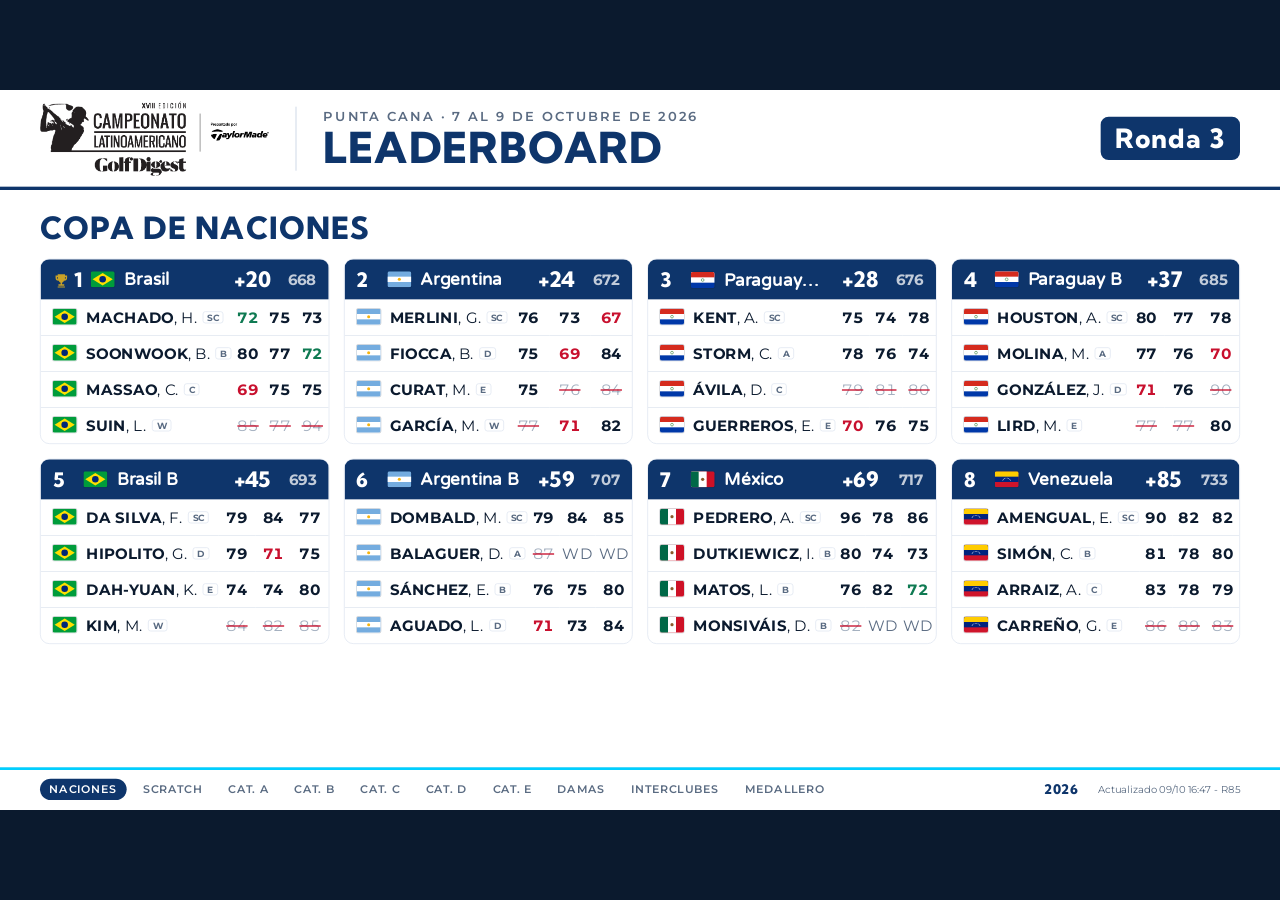
==== commit 1a17e8d8: "Revertir Senior mixto: Senior C vuelve a Alves; Damas sin Senior Co-Authored-By: Claude Opus 5.5 <no" ====
--- a/tv/index.html
+++ b/tv/index.html
@@ -300,7 +300,7 @@
 
 function playerTable(rows, k, sen=false, sid=''){
   const ranked = rank(rows, p => standing(p,k), p => p.last, p => tieVec(p,k)), rs = RS(), multi = rs.length > 1;
-  const best = sen && view === 'r3' ? CATS.filter(c => c !== 'Damas').map(seniorWinner).find(w => w && rows.includes(w)) || null : null;
+  const best = sen && view === 'r3' ? (ranked.find(it => it.x.sr && !it.k.grp) || {}).x : null;
   const head = `<tr><th>Pos</th><th class="l">Jugador</th><th>Par</th>${rs.map(r=>`<th>R${r}</th>`).join('')}${multi?'<th>Total</th>':''}</tr>`;
   let body = '';
   const ncol = 3 + rs.length + (multi?1:0);
@@ -392,13 +392,6 @@
   const top = rank(teams, key, t => t.name)[0];
   return top && !top.k.grp ? top.x : null;
 }
-/* Senior mixto: las Damas compiten por el Senior en la categoría (A–E) que les corresponde por su índice */
-const DAMA_GRP = {'GARCÍA, María Eugenia':'B','MAIOLI BARTOLETTI, Lara Lee':'C','KYOUNG-AIE, Kim':'C','KIM, Mija':'C','SUIN, Lee':'D'};
-const fullNm = p => `${p.last || p.ln}, ${p.first || p.fn}`;
-function seniorWinner(c){
-  const pool = R.filter(p => p.cat === c || (p.cat === 'Damas' && DAMA_GRP[fullNm(p)] === c));
-  const it = rank(pool, p => standing(p,'n'), p => p.last, p => tieVec(p,'n')).find(it => it.x.sr && !it.k.grp);
-  return it ? it.x : null; }
 function medalList(){
   const W = [];
   const pname = p => `${p.last || p.ln}, ${p.first || p.fn}`;
@@ -413,7 +406,7 @@
   for (const c of CATS){
     const lab = c === 'Damas' ? 'Damas' : 'Categoría ' + c;
     const r = podium(R.filter(p => p.cat === c), 'n', lab);
-    if (c !== 'Damas'){ const s = seniorWinner(c); if (s) W.push({cat:lab, prize:'Mejor Senior', m:'plata', who:pname(s), c:s.c, f:s.f}); }
+    if (c !== 'Damas'){ const s = r.find(it => it.x.sr); if (s) W.push({cat:lab, prize:'Mejor Senior', m:'plata', who:pname(s.x), c:s.x.c, f:s.x.f}); }
   }
   const clb = teamWinner('club','club');
   if (clb){ const m = majority(clb.mem); W.push({cat:'Interclubes', prize:FINAL() ? 'Campeón' : '', m:'oro', who:clb.name.toUpperCase(), c:m.c, f:m.f}); }
@@ -671,7 +664,7 @@
 ['click','keydown','touchstart'].forEach(ev => addEventListener(ev, keepAwake, {passive: true}));
 keepAwake(); setInterval(keepAwake, 60000);
 
-const PUB = {"p":[["Nombre Completo","Name","Last Name","Senior","Country","Flag","Equipo Nación","Scratch","Equipo Interclub","Categoría","Hcp Iberostar","Hcp Corales"],["MACHADO, Herik","Herik","MACHADO","","Brasil","🇧🇷","Brasil","TRUE","","A","-4","-1"],["MERLINI, Gonzalo José","Gonzalo","MERLINI","","Argentina","🇦🇷","Argentina","TRUE","","A","-4","-1"],["VERA, Jeancarlo","Jeancarlo","VERA","","Estados Unidos","🇺🇸","","","Sterling","A","-2","1"],["HOUSTON CUBILLA, Alejandro","Alejandro","HOUSTON","","Paraguay","🇵🇾","Paraguay B","TRUE","Centenario II","A","-1","2"],["KENT, Alexander","Alexander","KENT","","Paraguay","🇵🇾","Paraguay","TRUE","Centenario III","A","-1","2"],["STORM PLATE, Christian","Christian","STORM","","Paraguay","🇵🇾","Paraguay","","Centenario III","A","1","3"],["PEDRERO, Alonso","Alonso","PEDRERO","","Mexico","🇲🇽","México","TRUE","","A","1","4"],["FUENZALIDA, Daniel","Daniel","FUENZALIDA","✔","Argentina","🇦🇷","","","Mendoza","A","1","4"],["DA SILVA, Fernando Augusto","Fernando","DA SILVA","","Brasil","🇧🇷","Brasil B","TRUE","","A","3","6"],["DOMBALD, Matías","Matías","DOMBALD","","Argentina","🇦🇷","Argentina B","TRUE","","A","3","6"],["BALAGUER, Diego","Diego","BALAGUER","","Argentina","🇦🇷","Argentina B","","","A","4","7"],["MOLINA MAIOLI, Mauricio","Mauricio","MOLINA","","Paraguay","🇵🇾","Paraguay B","","Centenario","A","4","7"],["MOHSENI, Sebastián","Sebastián","MOHSENI","","Estados Unidos","🇺🇸","","","USA","A","4","7"],["AMENGUAL, Ernesto","Ernesto","AMENGUAL","✔","Venezuela","🇻🇪","Venezuela","TRUE","Caracas Country Club","A","5","8"],["MATOS, Luis","Luis","MATOS","✔","República Dominicana","🇩🇴","México","","","B","3","4"],["MONSIVÁIS, Daniel","Daniel","MONSIVÁIS","","Mexico","🇲🇽","México","","","B","4","5"],["SÁNCHEZ, Eduardo","Eduardo","SÁNCHEZ","✔","Argentina","🇦🇷","Argentina B","","Mendoza","B","4","5"],["SLOANE, Benjamín","Benjamín","SLOANE","✔","Estados Unidos","🇺🇸","","","Sterling","B","5","6"],["SIMÓN, Carlos","Carlos","SIMÓN","✔","Venezuela","🇻🇪","Venezuela","","Caracas Country Club","B","6","7"],["PASCUA, Felipe","Felipe","PASCUA","","Estados Unidos","🇺🇸","","","USA","B","6","7"],["SOONWOOK, Byen","Byen","SOONWOOK","","Brasil","🇧🇷","Brasil","","Federacao","B","6","8"],["GARCÍA, María Eugenia","María","GARCÍA","","Argentina","🇦🇷","Argentina","","","Damas","4","5"],["VALDERRAMA, Héctor","Héctor","VALDERRAMA","","Estados Unidos","🇺🇸","","","Sterling","B","7","8"],["PANIAGUA, Enrique","Enrique","PANIAGUA","✔","Argentina","🇦🇷","","","Mendoza","B","8","10"],["DUTKIEWICZ, Idzi","Idzi","DUTKIEWICZ","","Mexico","🇲🇽","México","","","B","8","10"],["ÁVILA CORVALÁN, Diego","Diego","ÁVILA","","Paraguay","🇵🇾","Paraguay","","Centenario","C","9","6"],["ALVES, Norivaldo","Norivaldo","ALVES","✔","Brasil","🇧🇷","","","Guarapiranga","C","9","7"],["MAIOLI BARTOLETTI, Lara Lee","Lara","MAIOLI","","Paraguay","🇵🇾","","","Centenario","Damas","6","7"],["MASSAO KANESAKI, Celio","Celio","MASSAO","","Brasil","🇧🇷","Brasil","","","C","11","8"],["ARRAIZ, Andrés","Andrés","ARRAIZ","✔","Venezuela","🇻🇪","Venezuela","","Caracas Country Club","C","11","9"],["KYOUNG-AIE, Kim","Kim","KYOUNG-AIE","✔","Brasil","🇧🇷","","","","Damas","8","9"],["FIORE BOGARÍN, Sergio Luis","Sergio","FIORE","","Paraguay","🇵🇾","","","Centenario II","C","12","9"],["SCHEMEL, Alexander","Alexander","SCHEMEL","","Brasil","🇧🇷","","","Guarapiranga","C","12","9"],["KIM, Mija","Mija","KIM","","Brasil","🇧🇷","Brasil B","","Federacao","Damas","9","10"],["FIOCCA, Bautista","Bautista","FIOCCA","","Argentina","🇦🇷","Argentina","","","D","13","10"],["BARROS, Ezequiel","Ezequiel","BARROS","✔","Argentina","🇦🇷","","","","D","14","11"],["AMARILLA, Matías","Matías","AMARILLA","","Paraguay","🇵🇾","","","Centenario","D","14","11"],["MOHSENI, Abbas","Abbas","MOHSENI","✔","Estados Unidos","🇺🇸","","","USA","D","14","12"],["AGUADO, Luis","Luis","AGUADO","✔","Argentina","🇦🇷","Argentina B","","Mendoza","D","14","12"],["KIM, Mario Ricardo","Mario","KIM","✔","Brasil","🇧🇷","","","Guarapiranga","D","15","12"],["GONZÁLEZ, José Domingo","José","GONZÁLEZ","✔","Paraguay","🇵🇾","Paraguay B","","Centenario II","D","15","12"],["SUIN, Lee","Lee","SUIN","","Brasil","🇧🇷","Brasil","","","Damas","12","13"],["HIPOLITO, Gil","Gil","HIPOLITO","✔","Brasil","🇧🇷","Brasil B","","Federacao","D","16","13"],["GUERREROS G., Esteban","Esteban","GUERREROS","","Paraguay","🇵🇾","Paraguay","","Centenario III","E","16","14"],["DAH-YUAN, Kuo","Kuo","DAH-YUAN","","Brasil","🇧🇷","Brasil B","","Federacao","E","17","14"],["KIM, Thiago","Thiago","KIM","✔","Brasil","🇧🇷","","","Guarapiranga","E","17","14"],["SEVERO, Fausto","Fausto","SEVERO","","Brasil","🇧🇷","","","","E","17","14"],["AZIZI, Mir","Mir","AZIZI","✔","Estados Unidos","🇺🇸","","","USA","E","17","14"],["LIRD, Martín","Martín","LIRD","","Paraguay","🇵🇾","Paraguay B","","Centenario II","E","18","15"],["CURAT VALLENILLA, Manuel","Manuel","CURAT","","Argentina","🇦🇷","Argentina","","","E","18","16"],["PIAZZA, Amadeo Félix","Amadeo","PIAZZA","✔","Argentina","🇦🇷","","","","E","19","16"],["CARREÑO, Guillermo","Guillermo","CARREÑO","","Venezuela","🇻🇪","Venezuela","","Caracas Country Club","E","24","21"],["SOARES, Horacio","Horacio","SOARES","✔","Argentina","🇦🇷","","","","E","24","21"]],"r":[["Resultados"],[""],["Ronda","Jugador (Nombre Completo)","Salida","Hora","1","2","3","4","5","6","7","8","9","10","11","12","13","14","15","16","17","18","Ida","Vuelta","Gross","Estado","Index ronda","Index usado","Hcp base"],["Par","Iberostar","","","4","3","4","4","5","4","4","3","5","4","3","4","5","4","4","3","5","4"],["Par","Corales","","","4","3","4","5","4","4","5","4","3","4","3","5","4","5","4","4","3","4"],["R1","KENT, Alexander","","","4","3","4","4","6","5","4","3","5","5","3","4","5","4","4","3","5","4","","","75","","","",""],["R1","PEDRERO, Alonso","","","5","5","6","6","6","5","3","5","6","7","3","4","7","7","5","4","7","5","","","96","","","",""],["R1","MERLINI, Gonzalo José","","","4","4","4","5","4","4","4","5","5","4","3","5","3","5","5","3","5","4","","","76","","","",""],["R1","MACHADO, Herik","","","4","2","5","4","4","3","4","4","4","5","4","4","4","4","4","5","4","4","","","72","","","",""],["R1","MOLINA MAIOLI, Mauricio","","","5","5","5","4","4","5","4","4","6","6","3","4","6","4","4","3","5","4","","","81","","","",""],["R1","LIRD, Martín","","","7","3","6","6","5","5","5","5","5","6","4","6","6","6","5","6","5","4","","","95","","","",""],["R1","CURAT VALLENILLA, Manuel","","","4","4","6","6","9","5","5","4","6","5","2","5","7","5","4","4","8","4","","","93","","","",""],["R1","AMARILLA, Matías","","","5","5","4","3","6","5","7","3","6","7","6","5","5","6","5","4","8","5","","","95","","","",""],["R1","GUERREROS G., Esteban","","","4","4","4","5","7","4","4","4","6","5","5","5","6","4","5","2","7","5","","","86","","","",""],["R1","CARREÑO, Guillermo","","","6","6","6","6","6","6","6","5","7","6","6","7","6","7","6","5","7","6","","","110","","","",""],["R1","AMENGUAL, Ernesto","","","4","4","4","5","6","6","5","4","5","7","4","4","4","5","4","6","9","4","","","90","","","",""],["R1","HOUSTON CUBILLA, Alejandro","","","4","3","5","5","6","6","4","3","5","4","4","5","4","5","4","3","6","4","","","80","","","",""],["R1","MOHSENI, Sebastián","","","4","4","4","3","6","4","4","3","5","4","3","4","4","4","4","3","5","4","","","72","","","",""],["R1","SLOANE, Benjamín","","","5","3","4","5","5","4","4","3","5","5","5","4","5","5","3","4","5","4","","","78","","","",""],["R1","PASCUA, Felipe","","","5","4","4","5","4","5","4","2","5","4","5","5","5","6","5","4","6","4","","","82","","","",""],["R1","DOMBALD, Matías","","","4","3","4","5","4","4","4","3","6","5","5","5","5","5","4","3","5","5","","","79","","","",""],["R1","DA SILVA, Fernando Augusto","","","4","4","5","6","5","5","4","3","5","5","5","3","5","5","4","2","5","4","","","79","","","",""],["R1","SOONWOOK, Byen","","","4","5","5","5","5","4","4","6","5","8","4","4","6","5","4","3","5","4","","","86","","","",""],["R1","DAH-YUAN, Kuo","","","3","5","5","6","6","5","5","4","6","4","5","5","5","6","5","4","6","6","","","91","","","",""],["R1","KIM, Mario Ricardo","","","4","5","4","6","4","7","3","3","5","4","5","4","5","5","4","4","6","4","","","82","","","",""],["R1","KIM, Thiago","","","5","4","5","5","7","4","5","4","6","4","4","6","7","5","4","3","7","5","","","90","","","",""],["R1","STORM PLATE, Christian","","","4","5","6","5","4","6","4","4","6","5","3","3","4","5","4","2","5","4","","","79","","","",""],["R1","BALAGUER, Diego","","","5","4","5","6","8","4","4","5","7","6","4","4","6","5","5","4","5","4","","","91","","","",""],["R1","DUTKIEWICZ, Idzi","","","4","4","5","6","6","5","4","3","5","7","3","4","5","6","4","4","8","5","","","88","","","",""],["R1","VERA, Jeancarlo","","","4","3","4","4","6","4","4","4","5","4","3","4","5","6","4","6","5","4","","","79","","","",""],["R1","VALDERRAMA, Héctor","","","5","2","4","5","5","4","4","3","5","6","4","4","6","6","5","4","7","4","","","83","","","",""],["R1","AZIZI, Mir","","","5","3","7","7","6","5","5","4","7","5","4","7","7","5","6","3","5","5","","","96","","","",""],["R1","MOHSENI, Abbas","","","7","4","4","5","5","5","4","4","6","5","5","6","5","5","7","4","8","6","","","95","","","",""],["R1","MONSIVÁIS, Daniel","","","4","3","4","7","5","6","4","3","5","4","3","4","5","5","9","5","5","5","","","86","","","",""],["R1","SIMÓN, Carlos","","","4","4","4","5","7","5","5","4","5","4","4","6","5","5","5","4","6","5","","","87","","","",""],["R1","ÁVILA CORVALÁN, Diego","","","6","4","5","4","5","5","4","4","6","4","5","6","5","5","4","3","8","5","","","88","","","",""],["R1","HIPOLITO, Gil","","","5","3","5","7","5","5","6","5","6","4","4","5","7","5","6","4","7","6","","","95","","","",""],["R1","FUENZALIDA, Daniel","","","4","3","5","4","6","4","5","4","5","4","4","4","5","5","4","3","6","5","","","80","","","",""],["R1","PANIAGUA, Enrique","","","4","4","5","5","6","4","4","5","6","4","3","4","5","6","4","4","5","4","","","82","","","",""],["R1","SÁNCHEZ, Eduardo","","","4","5","4","5","6","5","4","3","6","4","5","5","4","4","5","3","4","4","","","80","","","",""],["R1","MATOS, Luis","","","3","4","4","4","5","4","6","4","5","5","4","4","5","4","4","5","5","4","","","79","","","",""],["R1","SEVERO, Fausto","","","6","3","4","5","5","4","5","4","6","4","5","6","5","5","5","5","6","6","","","89","","","",""],["R1","SCHEMEL, Alexander","","","4","4","4","6","6","5","7","3","7","4","5","6","7","6","4","5","5","5","","","93","","","",""],["R1","ARRAIZ, Andrés","","","6","5","4","5","7","6","5","4","5","5","4","5","7","5","5","4","7","5","","","94","","","",""],["R1","ALVES, Norivaldo","","","5","5","7","5","7","5","4","5","6","4","2","3","6","6","4","4","4","4","","","86","","","",""],["R1","GARCÍA, María Eugenia","","","4","3","5","5","6","4","4","5","5","5","4","4","5","5","4","3","5","5","","","81","","","",""],["R1","MASSAO KANESAKI, Celio","","","5","3","4","5","5","5","4","3","5","7","4","5","5","4","3","3","6","4","","","80","","","",""],["R1","GONZÁLEZ, José Domingo","","","6","3","6","5","6","5","4","3","5","5","3","4","8","5","4","4","5","5","","","86","","","",""],["R1","FIOCCA, Bautista","","","6","3","4","6","4","5","5","4","5","5","4","4","5","5","8","4","6","5","","","88","","","",""],["R1","FIORE BOGARÍN, Sergio Luis","","","","","","","","","","","","","","","","","","","","","","","","WD","","",""],["R1","AGUADO, Luis","","","4","3","4","6","5","4","5","4","4","5","4","6","5","6","4","3","8","5","","","85","","","",""],["R1","BARROS, Ezequiel","","","7","5","5","5","7","5","4","4","5","3","5","5","6","6","3","6","8","6","","","95","","","",""],["R1","PIAZZA, Amadeo Félix","","","6","4","6","8","8","5","5","5","6","5","4","6","6","6","5","4","6","7","","","102","","","",""],["R1","SOARES, Horacio","","","7","5","5","7","7","6","5","4","10","6","4","7","6","6","5","9","8","7","","","114","","","",""],["R1","KIM, Mija","","","5","3","6","6","6","5","4","5","5","7","3","8","6","5","4","3","6","6","","","93","","","",""],["R1","KYOUNG-AIE, Kim","","","7","4","4","4","5","4","5","4","5","4","5","4","5","7","5","4","5","6","","","87","","","",""],["R1","MAIOLI BARTOLETTI, Lara Lee","","","5","4","5","5","8","5","4","4","7","5","4","5","7","6","3","3","6","5","","","91","","","",""],["R1","SUIN, Lee","","","5","3","7","5","7","7","5","3","7","6","4","6","6","5","5","4","7","5","","","97","","","",""],["R2","PIAZZA, Amadeo Félix","","","5","5","5","7","6","7","6","5","6","7","5","5","6","6","5","5","6","7","","","104","","","",""],["R2","SOARES, Horacio","","","7","4","5","5","6","5","5","3","9","6","5","5","7","8","5","7","5","6","","","103","","","",""],["R2","BARROS, Ezequiel","","","5","5","4","5","6","5","7","5","6","5","4","4","6","5","5","4","6","6","","","93","","","",""],["R2","FIORE BOGARÍN, Sergio Luis","","","","","","","","","","","","","","","","","","","","","","","","WD","","",""],["R2","MONSIVÁIS, Daniel","","","","","","","","","","","","","","","","","","","","","","","","WD","","",""],["R2","KIM, Mija","","","5","5","4","4","8","5","5","2","7","6","4","5","5","6","6","4","5","5","","","91","","","",""],["R2","KYOUNG-AIE, Kim","","","5","4","4","5","5","3","5","2","5","4","4","5","8","5","5","4","6","6","","","85","","","",""],["R2","SUIN, Lee","","","4","3","5","5","6","6","4","3","7","5","4","5","6","5","5","4","6","6","","","89","","","",""],["R2","HIPOLITO, Gil","","","4","4","4","6","4","6","4","5","6","5","6","5","6","5","5","3","5","4","","","87","","","",""],["R2","MASSAO KANESAKI, Celio","","","4","5","5","7","5","6","4","3","5","5","4","4","6","4","5","5","5","4","","","86","","","",""],["R2","ÁVILA CORVALÁN, Diego","","","4","4","4","4","7","4","5","4","6","6","4","5","6","5","5","7","5","5","","","90","","","",""],["R2","KENT, Alexander","","","4","3","5","3","4","5","5","3","7","4","4","3","4","5","3","3","5","4","","","74","","","",""],["R2","AMENGUAL, Ernesto","","","4","4","3","4","6","4","5","5","6","5","4","4","5","4","6","4","5","4","","","82","","","",""],["R2","DOMBALD, Matías","","","4","3","5","6","4","5","5","4","7","4","4","4","5","6","4","4","5","5","","","84","","","",""],["R2","AZIZI, Mir","","","7","3","4","5","7","5","7","3","7","5","4","5","6","7","3","4","6","8","","","96","","","",""],["R2","MOHSENI, Abbas","","","6","4","7","7","7","6","5","5","6","6","4","6","5","5","5","4","5","6","","","99","","","",""],["R2","SLOANE, Benjamín","","","4","5","4","4","7","5","5","3","6","4","4","6","5","5","5","4","5","4","","","85","","","",""],["R2","VERA, Jeancarlo","","","4","4","4","4","6","3","4","3","6","4","4","4","3","4","4","2","4","5","","","72","","","",""],["R2","VALDERRAMA, Héctor","","","5","4","5","4","6","4","4","3","5","3","3","4","6","5","4","3","5","4","","","77","","","",""],["R2","PASCUA, Felipe","","","3","4","4","6","5","4","3","5","6","4","5","5","6","4","4","4","5","4","","","81","","","",""],["R2","MOHSENI, Sebastián","","","4","4","3","5","5","4","4","4","7","4","2","5","5","5","4","3","4","5","","","77","","","",""],["R2","DA SILVA, Fernando Augusto","","","4","5","4","6","5","5","4","4","5","5","4","5","4","5","4","5","5","5","","","84","","","",""],["R2","MERLINI, Gonzalo José","","","4","3","3","4","5","5","4","3","5","5","3","5","4","5","4","3","5","3","","","73","","","",""],["R2","PEDRERO, Alonso","","","4","3","4","3","4","5","3","3","8","6","3","4","6","5","5","3","5","4","","","78","","","",""],["R2","MACHADO, Herik","","","4","4","4","4","4","3","4","4","5","5","4","6","4","4","4","4","4","4","","","75","","","",""],["R2","HOUSTON CUBILLA, Alejandro","","","4","5","6","4","5","4","4","3","5","4","5","3","5","4","4","4","4","4","","","77","","","",""],["R2","STORM PLATE, Christian","","","4","2","5","5","5","4","3","4","6","4","4","4","4","4","5","5","5","4","","","77","","","",""],["R2","BALAGUER, Diego","","","","","","","","","","","","","","","","","","","","","","","","WD","","",""],["R2","DUTKIEWICZ, Idzi","","","4","3","4","5","5","5","4","3","6","4","3","5","5","4","4","6","7","5","","","82","","","",""],["R2","GONZÁLEZ, José Domingo","","","6","4","5","5","7","4","5","3","9","4","4","6","6","5","4","4","6","4","","","91","","","",""],["R2","FIOCCA, Bautista","","","4","3","4","5","5","4","4","4","7","5","4","4","5","6","4","6","4","4","","","82","","","",""],["R2","KIM, Mario Ricardo","","","5","4","5","5","4","5","4","6","5","4","6","4","5","5","7","5","6","5","","","90","","","",""],["R2","KIM, Thiago","","","5","5","4","5","6","4","4","3","7","6","3","7","6","6","6","7","6","6","","","96","","","",""],["R2","AMARILLA, Matías","","","4","4","5","5","5","4","5","4","6","5","3","4","8","5","6","5","10","5","","","93","","","",""],["R2","GUERREROS G., Esteban","","","5","5","5","7","6","6","5","3","7","5","3","4","4","5","6","5","7","4","","","92","","","",""],["R2","ALVES, Norivaldo","","","4","3","4","5","5","4","5","4","6","9","4","5","6","4","6","4","8","4","","","90","","","",""],["R2","SEVERO, Fausto","","","5","5","4","5","6","5","4","6","6","4","4","5","6","6","5","3","5","6","","","90","","","",""],["R2","MOLINA MAIOLI, Mauricio","","","4","4","3","5","5","4","5","4","6","4","4","5","5","4","6","2","5","5","","","80","","","",""],["R2","LIRD, Martín","","","7","4","4","5","5","4","6","4","7","4","5","7","6","6","4","3","5","9","","","95","","","",""],["R2","AGUADO, Luis","","","5","4","5","6","7","4","4","4","6","3","4","6","5","5","5","3","6","5","","","87","","","",""],["R2","SCHEMEL, Alexander","","","6","4","4","5","5","8","4","3","7","5","4","6","5","6","6","3","6","6","","","93","","","",""],["R2","SIMÓN, Carlos","","","5","3","4","6","6","5","4","2","6","5","4","4","5","6","5","2","6","6","","","84","","","",""],["R2","ARRAIZ, Andrés","","","4","3","5","4","6","5","4","4","7","4","4","7","6","6","5","3","5","7","","","89","","","",""],["R2","MAIOLI BARTOLETTI, Lara Lee","","","5","3","5","6","6","6","5","4","6","6","3","5","6","5","4","2","7","6","","","90","","","",""],["R2","GARCÍA, María Eugenia","","","5","3","4","4","7","3","4","3","4","5","4","4","5","4","4","3","5","4","","","75","","","",""],["R2","CURAT VALLENILLA, Manuel","","","4","3","5","5","7","5","4","4","6","7","4","7","5","7","6","6","4","5","","","94","","","",""],["R2","CARREÑO, Guillermo","","","5","4","5","7","8","5","5","4","6","8","4","8","9","7","6","6","9","7","","","113","","","",""],["R2","SOONWOOK, Byen","","","3","4","4","4","4","5","5","3","6","4","4","5","6","5","4","6","5","6","","","83","","","",""],["R2","DAH-YUAN, Kuo","","","4","4","4","5","5","4","8","3","7","6","3","5","6","5","5","4","5","8","","","91","","","",""],["R2","FUENZALIDA, Daniel","","","3","3","4","4","5","5","3","4","5","4","3","3","4","5","5","5","9","4","","","78","","","",""],["R2","PANIAGUA, Enrique","","","4","5","4","5","5","5","4","4","7","4","3","4","5","6","5","6","6","5","","","87","","","",""],["R2","SÁNCHEZ, Eduardo","","","4","3","4","4","8","5","4","3","5","4","5","5","4","5","4","3","5","4","","","79","","","",""],["R2","MATOS, Luis","","","4","6","4","4","5","6","5","3","5","4","4","3","6","5","7","5","4","5","","","85","","","",""],["R3","AMARILLA, Matías","","","5","5","4","5","6","6","7","4","4","4","5","5","4","6","5","4","4","7","","","90","","","",""],["R3","AZIZI, Mir","","","6","4","6","6","4","5","6","6","4","5","4","6","6","8","4","6","4","5","","","95","","","",""],["R3","BARROS, Ezequiel","","","6","4","6","6","5","4","7","4","4","5","3","6","5","6","5","5","3","5","","","89","","","",""],["R3","CARREÑO, Guillermo","","","5","5","6","8","6","5","7","5","4","7","5","6","6","7","7","5","5","5","","","104","","","",""],["R3","FIORE BOGARÍN, Sergio Luis","","","5","5","5","5","4","3","5","5","3","5","3","6","6","5","6","5","5","6","","","87","","","",""],["R3","HIPOLITO, Gil","","","5","3","4","6","5","4","6","5","5","5","4","5","5","7","5","5","4","5","","","88","","","",""],["R3","MOHSENI, Abbas","","","5","5","6","6","5","5","7","7","7","5","4","5","7","6","7","7","4","6","","","104","","","",""],["R3","PIAZZA, Amadeo Félix","","","6","4","8","7","5","5","6","5","4","5","4","4","6","6","6","4","4","4","","","93","","","",""],["R3","SCHEMEL, Alexander","","","5","4","5","5","4","4","4","4","3","3","3","5","4","6","4","4","3","4","","","74","","","",""],["R3","SOARES, Horacio","","","8","6","7","7","5","6","6","6","4","6","7","4","6","6","7","5","6","6","","","108","","","",""],["R3","KENT, Alexander","","","4","2","4","4","4","5","5","7","4","5","3","6","5","4","4","5","3","4","","","78","","","",""],["R3","MACHADO, Herik","","","4","3","4","5","4","4","4","4","3","5","4","4","4","5","4","4","3","5","","","73","","","",""],["R3","MERLINI, Gonzalo José","","","5","3","4","4","4","3","4","4","3","4","2","5","4","4","4","4","2","4","","","67","","","",""],["R3","MOHSENI, Sebastián","","","4","2","6","4","6","3","6","4","4","4","5","5","4","5","5","4","3","4","","","78","","","",""],["R3","HOUSTON CUBILLA, Alejandro","","","4","3","4","5","5","4","5","4","4","4","5","4","5","5","6","4","3","4","","","78","","","",""],["R3","PEDRERO, Alonso","","","6","5","5","5","6","4","5","6","2","4","3","5","4","5","4","6","5","6","","","86","","","",""],["R3","STORM PLATE, Christian","","","4","5","5","5","4","5","5","5","4","4","3","4","4","5","4","4","3","4","","","77","","","",""],["R3","VERA, Jeancarlo","","","5","3","4","5","4","5","5","4","4","5","3","7","5","5","5","4","3","5","","","81","","","",""],["R3","MOLINA MAIOLI, Mauricio","","","4","4","4","4","4","6","5","5","3","5","3","6","4","5","4","4","3","4","","","77","","","",""],["R3","DOMBALD, Matías","","","5","4","4","7","4","4","6","9","2","5","4","4","4","6","4","5","3","5","","","85","","","",""],["R3","DA SILVA, Fernando Augusto","","","4","3","4","5","4","5","6","4","4","5","4","4","4","5","4","4","3","5","","","77","","","",""],["R3","AMENGUAL, Ernesto","","","3","4","5","6","6","4","5","6","3","5","4","5","5","5","4","5","3","4","","","82","","","",""],["R3","MONSIVÁIS, Daniel","","","","","","","","","","","","","","","","","","","","","","","","WD","","",""],["R3","FUENZALIDA, Daniel","","","","","","","","","","","","","","","","","","","","","","","","WD","","",""],["R3","MATOS, Luis","","","4","3","5","5","4","6","5","3","4","4","3","4","4","6","4","4","3","5","","","76","","","",""],["R3","BALAGUER, Diego","","","","","","","","","","","","","","","","","","","","","","","","WD","","",""],["R3","SIMÓN, Carlos","","","4","3","4","5","6","4","7","6","4","5","3","5","5","7","4","5","6","4","","","87","","","",""],["R3","VALDERRAMA, Héctor","","","5","3","4","5","5","4","6","4","4","6","4","5","6","7","5","4","3","4","","","84","","","",""],["R3","SÁNCHEZ, Eduardo","","","3","5","7","4","4","5","6","6","4","6","2","5","5","5","4","5","4","5","","","85","","","",""],["R3","PASCUA, Felipe","","","6","3","5","6","6","6","7","5","5","5","4","5","6","7","6","5","4","9","","","100","","","",""],["R3","PANIAGUA, Enrique","","","4","2","4","5","5","5","7","5","3","5","3","5","5","5","4","5","5","6","","","83","","","",""],["R3","SLOANE, Benjamín","","","","","","","","","","","","","","","","","","","","","","","","WD","","",""],["R3","DUTKIEWICZ, Idzi","","","4","4","4","7","5","3","6","4","4","6","3","6","5","5","6","5","3","3","","","83","","","",""],["R3","SOONWOOK, Byen","","","5","3","3","6","6","5","6","4","4","5","3","5","4","5","5","3","3","5","","","80","","","",""],["R3","MASSAO KANESAKI, Celio","","","4","3","4","5","6","5","4","6","4","5","4","5","4","7","4","5","3","5","","","83","","","",""],["R3","ALVES, Norivaldo","","","5","3","4","5","6","6","7","4","3","5","3","5","4","6","4","5","4","5","","","84","","","",""],["R3","ÁVILA CORVALÁN, Diego","","","4","3","3","6","6","4","5","7","4","5","4","7","5","6","4","5","4","4","","","86","","","",""],["R3","ARRAIZ, Andrés","","","5","3","4","6","5","4","6","5","5","5","5","5","3","5","5","6","7","4","","","88","","","",""],["R3","FIOCCA, Bautista","","","6","5","6","4","5","6","5","4","6","4","3","6","6","6","5","8","3","6","","","94","","","",""],["R3","AGUADO, Luis","","","6","5","8","6","6","6","5","4","3","8","4","6","6","6","5","4","4","4","","","96","","","",""],["R3","KIM, Mario Ricardo","","","7","3","3","6","4","5","5","4","3","6","4","5","4","7","7","5","4","5","","","87","","","",""],["R3","GONZÁLEZ, José Domingo","","","5","5","6","8","5","4","6","7","5","5","4","8","7","6","6","6","5","4","","","102","","","",""],["R3","SEVERO, Fausto","","","5","3","5","6","5","5","6","5","3","6","4","6","5","6","5","5","4","5","","","89","","","",""],["R3","GUERREROS G., Esteban","","","5","3","4","6","5","4","6","4","3","6","3","6","6","8","6","5","4","5","","","89","","","",""],["R3","DAH-YUAN, Kuo","","","7","5","5","6","6","5","6","7","4","4","4","5","4","6","4","6","4","6","","","94","","","",""],["R3","CURAT VALLENILLA, Manuel","","","5","3","6","6","7","5","8","3","5","6","4","6","6","7","5","6","5","7","","","100","","","",""],["R3","KIM, Thiago","","","5","5","7","7","5","5","6","5","6","5","3","6","7","8","5","5","4","6","","","100","","","",""],["R3","LIRD, Martín","","","5","3","8","7","6","4","5","5","6","5","3","7","7","6","5","5","3","5","","","95","","","",""],["R3","MAIOLI BARTOLETTI, Lara Lee","","","5","3","5","7","5","5","5","5","5","7","3","5","5","6","6","4","4","4","","","89","","","",""],["R3","GARCÍA, María Eugenia","","","4","3","4","7","5","6","7","4","3","5","3","6","6","6","5","5","3","5","","","87","","","",""],["R3","KYOUNG-AIE, Kim","","","5","4","5","5","4","7","5","5","3","5","4","7","5","6","4","4","3","5","","","86","","","",""],["R3","SUIN, Lee","","","7","4","7","6","6","5","8","6","4","8","4","9","6","7","6","5","3","6","","","107","","","",""],["R3","KIM, Mija","","","6","4","5","6","7","5","7","5","4","5","3","7","4","6","5","5","4","7","","","95","","","",""]],"at":"09/10 16:47 - R84","max":3};
+const PUB = {"p":[["Nombre Completo","Name","Last Name","Senior","Country","Flag","Equipo Nación","Scratch","Equipo Interclub","Categoría","Hcp Iberostar","Hcp Corales"],["MACHADO, Herik","Herik","MACHADO","","Brasil","🇧🇷","Brasil","TRUE","","A","-4","-1"],["MERLINI, Gonzalo José","Gonzalo","MERLINI","","Argentina","🇦🇷","Argentina","TRUE","","A","-4","-1"],["VERA, Jeancarlo","Jeancarlo","VERA","","Estados Unidos","🇺🇸","","","Sterling","A","-2","1"],["HOUSTON CUBILLA, Alejandro","Alejandro","HOUSTON","","Paraguay","🇵🇾","Paraguay B","TRUE","Centenario II","A","-1","2"],["KENT, Alexander","Alexander","KENT","","Paraguay","🇵🇾","Paraguay","TRUE","Centenario III","A","-1","2"],["STORM PLATE, Christian","Christian","STORM","","Paraguay","🇵🇾","Paraguay","","Centenario III","A","1","3"],["PEDRERO, Alonso","Alonso","PEDRERO","","Mexico","🇲🇽","México","TRUE","","A","1","4"],["FUENZALIDA, Daniel","Daniel","FUENZALIDA","✔","Argentina","🇦🇷","","","Mendoza","A","1","4"],["DA SILVA, Fernando Augusto","Fernando","DA SILVA","","Brasil","🇧🇷","Brasil B","TRUE","","A","3","6"],["DOMBALD, Matías","Matías","DOMBALD","","Argentina","🇦🇷","Argentina B","TRUE","","A","3","6"],["BALAGUER, Diego","Diego","BALAGUER","","Argentina","🇦🇷","Argentina B","","","A","4","7"],["MOLINA MAIOLI, Mauricio","Mauricio","MOLINA","","Paraguay","🇵🇾","Paraguay B","","Centenario","A","4","7"],["MOHSENI, Sebastián","Sebastián","MOHSENI","","Estados Unidos","🇺🇸","","","USA","A","4","7"],["AMENGUAL, Ernesto","Ernesto","AMENGUAL","✔","Venezuela","🇻🇪","Venezuela","TRUE","Caracas Country Club","A","5","8"],["MATOS, Luis","Luis","MATOS","✔","República Dominicana","🇩🇴","México","","","B","3","4"],["MONSIVÁIS, Daniel","Daniel","MONSIVÁIS","","Mexico","🇲🇽","México","","","B","4","5"],["SÁNCHEZ, Eduardo","Eduardo","SÁNCHEZ","✔","Argentina","🇦🇷","Argentina B","","Mendoza","B","4","5"],["SLOANE, Benjamín","Benjamín","SLOANE","✔","Estados Unidos","🇺🇸","","","Sterling","B","5","6"],["SIMÓN, Carlos","Carlos","SIMÓN","✔","Venezuela","🇻🇪","Venezuela","","Caracas Country Club","B","6","7"],["PASCUA, Felipe","Felipe","PASCUA","","Estados Unidos","🇺🇸","","","USA","B","6","7"],["SOONWOOK, Byen","Byen","SOONWOOK","","Brasil","🇧🇷","Brasil","","Federacao","B","6","8"],["GARCÍA, María Eugenia","María","GARCÍA","","Argentina","🇦🇷","Argentina","","","Damas","4","5"],["VALDERRAMA, Héctor","Héctor","VALDERRAMA","","Estados Unidos","🇺🇸","","","Sterling","B","7","8"],["PANIAGUA, Enrique","Enrique","PANIAGUA","✔","Argentina","🇦🇷","","","Mendoza","B","8","10"],["DUTKIEWICZ, Idzi","Idzi","DUTKIEWICZ","","Mexico","🇲🇽","México","","","B","8","10"],["ÁVILA CORVALÁN, Diego","Diego","ÁVILA","","Paraguay","🇵🇾","Paraguay","","Centenario","C","9","6"],["ALVES, Norivaldo","Norivaldo","ALVES","✔","Brasil","🇧🇷","","","Guarapiranga","C","9","7"],["MAIOLI BARTOLETTI, Lara Lee","Lara","MAIOLI","","Paraguay","🇵🇾","","","Centenario","Damas","6","7"],["MASSAO KANESAKI, Celio","Celio","MASSAO","","Brasil","🇧🇷","Brasil","","","C","11","8"],["ARRAIZ, Andrés","Andrés","ARRAIZ","✔","Venezuela","🇻🇪","Venezuela","","Caracas Country Club","C","11","9"],["KYOUNG-AIE, Kim","Kim","KYOUNG-AIE","✔","Brasil","🇧🇷","","","","Damas","8","9"],["FIORE BOGARÍN, Sergio Luis","Sergio","FIORE","","Paraguay","🇵🇾","","","Centenario II","C","12","9"],["SCHEMEL, Alexander","Alexander","SCHEMEL","","Brasil","🇧🇷","","","Guarapiranga","C","12","9"],["KIM, Mija","Mija","KIM","","Brasil","🇧🇷","Brasil B","","Federacao","Damas","9","10"],["FIOCCA, Bautista","Bautista","FIOCCA","","Argentina","🇦🇷","Argentina","","","D","13","10"],["BARROS, Ezequiel","Ezequiel","BARROS","✔","Argentina","🇦🇷","","","","D","14","11"],["AMARILLA, Matías","Matías","AMARILLA","","Paraguay","🇵🇾","","","Centenario","D","14","11"],["MOHSENI, Abbas","Abbas","MOHSENI","✔","Estados Unidos","🇺🇸","","","USA","D","14","12"],["AGUADO, Luis","Luis","AGUADO","✔","Argentina","🇦🇷","Argentina B","","Mendoza","D","14","12"],["KIM, Mario Ricardo","Mario","KIM","✔","Brasil","🇧🇷","","","Guarapiranga","D","15","12"],["GONZÁLEZ, José Domingo","José","GONZÁLEZ","✔","Paraguay","🇵🇾","Paraguay B","","Centenario II","D","15","12"],["SUIN, Lee","Lee","SUIN","","Brasil","🇧🇷","Brasil","","","Damas","12","13"],["HIPOLITO, Gil","Gil","HIPOLITO","✔","Brasil","🇧🇷","Brasil B","","Federacao","D","16","13"],["GUERREROS G., Esteban","Esteban","GUERREROS","","Paraguay","🇵🇾","Paraguay","","Centenario III","E","16","14"],["DAH-YUAN, Kuo","Kuo","DAH-YUAN","","Brasil","🇧🇷","Brasil B","","Federacao","E","17","14"],["KIM, Thiago","Thiago","KIM","✔","Brasil","🇧🇷","","","Guarapiranga","E","17","14"],["SEVERO, Fausto","Fausto","SEVERO","","Brasil","🇧🇷","","","","E","17","14"],["AZIZI, Mir","Mir","AZIZI","✔","Estados Unidos","🇺🇸","","","USA","E","17","14"],["LIRD, Martín","Martín","LIRD","","Paraguay","🇵🇾","Paraguay B","","Centenario II","E","18","15"],["CURAT VALLENILLA, Manuel","Manuel","CURAT","","Argentina","🇦🇷","Argentina","","","E","18","16"],["PIAZZA, Amadeo Félix","Amadeo","PIAZZA","✔","Argentina","🇦🇷","","","","E","19","16"],["CARREÑO, Guillermo","Guillermo","CARREÑO","","Venezuela","🇻🇪","Venezuela","","Caracas Country Club","E","24","21"],["SOARES, Horacio","Horacio","SOARES","✔","Argentina","🇦🇷","","","","E","24","21"]],"r":[["Resultados"],[""],["Ronda","Jugador (Nombre Completo)","Salida","Hora","1","2","3","4","5","6","7","8","9","10","11","12","13","14","15","16","17","18","Ida","Vuelta","Gross","Estado","Index ronda","Index usado","Hcp base"],["Par","Iberostar","","","4","3","4","4","5","4","4","3","5","4","3","4","5","4","4","3","5","4"],["Par","Corales","","","4","3","4","5","4","4","5","4","3","4","3","5","4","5","4","4","3","4"],["R1","KENT, Alexander","","","4","3","4","4","6","5","4","3","5","5","3","4","5","4","4","3","5","4","","","75","","","",""],["R1","PEDRERO, Alonso","","","5","5","6","6","6","5","3","5","6","7","3","4","7","7","5","4","7","5","","","96","","","",""],["R1","MERLINI, Gonzalo José","","","4","4","4","5","4","4","4","5","5","4","3","5","3","5","5","3","5","4","","","76","","","",""],["R1","MACHADO, Herik","","","4","2","5","4","4","3","4","4","4","5","4","4","4","4","4","5","4","4","","","72","","","",""],["R1","MOLINA MAIOLI, Mauricio","","","5","5","5","4","4","5","4","4","6","6","3","4","6","4","4","3","5","4","","","81","","","",""],["R1","LIRD, Martín","","","7","3","6","6","5","5","5","5","5","6","4","6","6","6","5","6","5","4","","","95","","","",""],["R1","CURAT VALLENILLA, Manuel","","","4","4","6","6","9","5","5","4","6","5","2","5","7","5","4","4","8","4","","","93","","","",""],["R1","AMARILLA, Matías","","","5","5","4","3","6","5","7","3","6","7","6","5","5","6","5","4","8","5","","","95","","","",""],["R1","GUERREROS G., Esteban","","","4","4","4","5","7","4","4","4","6","5","5","5","6","4","5","2","7","5","","","86","","","",""],["R1","CARREÑO, Guillermo","","","6","6","6","6","6","6","6","5","7","6","6","7","6","7","6","5","7","6","","","110","","","",""],["R1","AMENGUAL, Ernesto","","","4","4","4","5","6","6","5","4","5","7","4","4","4","5","4","6","9","4","","","90","","","",""],["R1","HOUSTON CUBILLA, Alejandro","","","4","3","5","5","6","6","4","3","5","4","4","5","4","5","4","3","6","4","","","80","","","",""],["R1","MOHSENI, Sebastián","","","4","4","4","3","6","4","4","3","5","4","3","4","4","4","4","3","5","4","","","72","","","",""],["R1","SLOANE, Benjamín","","","5","3","4","5","5","4","4","3","5","5","5","4","5","5","3","4","5","4","","","78","","","",""],["R1","PASCUA, Felipe","","","5","4","4","5","4","5","4","2","5","4","5","5","5","6","5","4","6","4","","","82","","","",""],["R1","DOMBALD, Matías","","","4","3","4","5","4","4","4","3","6","5","5","5","5","5","4","3","5","5","","","79","","","",""],["R1","DA SILVA, Fernando Augusto","","","4","4","5","6","5","5","4","3","5","5","5","3","5","5","4","2","5","4","","","79","","","",""],["R1","SOONWOOK, Byen","","","4","5","5","5","5","4","4","6","5","8","4","4","6","5","4","3","5","4","","","86","","","",""],["R1","DAH-YUAN, Kuo","","","3","5","5","6","6","5","5","4","6","4","5","5","5","6","5","4","6","6","","","91","","","",""],["R1","KIM, Mario Ricardo","","","4","5","4","6","4","7","3","3","5","4","5","4","5","5","4","4","6","4","","","82","","","",""],["R1","KIM, Thiago","","","5","4","5","5","7","4","5","4","6","4","4","6","7","5","4","3","7","5","","","90","","","",""],["R1","STORM PLATE, Christian","","","4","5","6","5","4","6","4","4","6","5","3","3","4","5","4","2","5","4","","","79","","","",""],["R1","BALAGUER, Diego","","","5","4","5","6","8","4","4","5","7","6","4","4","6","5","5","4","5","4","","","91","","","",""],["R1","DUTKIEWICZ, Idzi","","","4","4","5","6","6","5","4","3","5","7","3","4","5","6","4","4","8","5","","","88","","","",""],["R1","VERA, Jeancarlo","","","4","3","4","4","6","4","4","4","5","4","3","4","5","6","4","6","5","4","","","79","","","",""],["R1","VALDERRAMA, Héctor","","","5","2","4","5","5","4","4","3","5","6","4","4","6","6","5","4","7","4","","","83","","","",""],["R1","AZIZI, Mir","","","5","3","7","7","6","5","5","4","7","5","4","7","7","5","6","3","5","5","","","96","","","",""],["R1","MOHSENI, Abbas","","","7","4","4","5","5","5","4","4","6","5","5","6","5","5","7","4","8","6","","","95","","","",""],["R1","MONSIVÁIS, Daniel","","","4","3","4","7","5","6","4","3","5","4","3","4","5","5","9","5","5","5","","","86","","","",""],["R1","SIMÓN, Carlos","","","4","4","4","5","7","5","5","4","5","4","4","6","5","5","5","4","6","5","","","87","","","",""],["R1","ÁVILA CORVALÁN, Diego","","","6","4","5","4","5","5","4","4","6","4","5","6","5","5","4","3","8","5","","","88","","","",""],["R1","HIPOLITO, Gil","","","5","3","5","7","5","5","6","5","6","4","4","5","7","5","6","4","7","6","","","95","","","",""],["R1","FUENZALIDA, Daniel","","","4","3","5","4","6","4","5","4","5","4","4","4","5","5","4","3","6","5","","","80","","","",""],["R1","PANIAGUA, Enrique","","","4","4","5","5","6","4","4","5","6","4","3","4","5","6","4","4","5","4","","","82","","","",""],["R1","SÁNCHEZ, Eduardo","","","4","5","4","5","6","5","4","3","6","4","5","5","4","4","5","3","4","4","","","80","","","",""],["R1","MATOS, Luis","","","3","4","4","4","5","4","6","4","5","5","4","4","5","4","4","5","5","4","","","79","","","",""],["R1","SEVERO, Fausto","","","6","3","4","5","5","4","5","4","6","4","5","6","5","5","5","5","6","6","","","89","","","",""],["R1","SCHEMEL, Alexander","","","4","4","4","6","6","5","7","3","7","4","5","6","7","6","4","5","5","5","","","93","","","",""],["R1","ARRAIZ, Andrés","","","6","5","4","5","7","6","5","4","5","5","4","5","7","5","5","4","7","5","","","94","","","",""],["R1","ALVES, Norivaldo","","","5","5","7","5","7","5","4","5","6","4","2","3","6","6","4","4","4","4","","","86","","","",""],["R1","GARCÍA, María Eugenia","","","4","3","5","5","6","4","4","5","5","5","4","4","5","5","4","3","5","5","","","81","","","",""],["R1","MASSAO KANESAKI, Celio","","","5","3","4","5","5","5","4","3","5","7","4","5","5","4","3","3","6","4","","","80","","","",""],["R1","GONZÁLEZ, José Domingo","","","6","3","6","5","6","5","4","3","5","5","3","4","8","5","4","4","5","5","","","86","","","",""],["R1","FIOCCA, Bautista","","","6","3","4","6","4","5","5","4","5","5","4","4","5","5","8","4","6","5","","","88","","","",""],["R1","FIORE BOGARÍN, Sergio Luis","","","","","","","","","","","","","","","","","","","","","","","","WD","","",""],["R1","AGUADO, Luis","","","4","3","4","6","5","4","5","4","4","5","4","6","5","6","4","3","8","5","","","85","","","",""],["R1","BARROS, Ezequiel","","","7","5","5","5","7","5","4","4","5","3","5","5","6","6","3","6","8","6","","","95","","","",""],["R1","PIAZZA, Amadeo Félix","","","6","4","6","8","8","5","5","5","6","5","4","6","6","6","5","4","6","7","","","102","","","",""],["R1","SOARES, Horacio","","","7","5","5","7","7","6","5","4","10","6","4","7","6","6","5","9","8","7","","","114","","","",""],["R1","KIM, Mija","","","5","3","6","6","6","5","4","5","5","7","3","8","6","5","4","3","6","6","","","93","","","",""],["R1","KYOUNG-AIE, Kim","","","7","4","4","4","5","4","5","4","5","4","5","4","5","7","5","4","5","6","","","87","","","",""],["R1","MAIOLI BARTOLETTI, Lara Lee","","","5","4","5","5","8","5","4","4","7","5","4","5","7","6","3","3","6","5","","","91","","","",""],["R1","SUIN, Lee","","","5","3","7","5","7","7","5","3","7","6","4","6","6","5","5","4","7","5","","","97","","","",""],["R2","PIAZZA, Amadeo Félix","","","5","5","5","7","6","7","6","5","6","7","5","5","6","6","5","5","6","7","","","104","","","",""],["R2","SOARES, Horacio","","","7","4","5","5","6","5","5","3","9","6","5","5","7","8","5","7","5","6","","","103","","","",""],["R2","BARROS, Ezequiel","","","5","5","4","5","6","5","7","5","6","5","4","4","6","5","5","4","6","6","","","93","","","",""],["R2","FIORE BOGARÍN, Sergio Luis","","","","","","","","","","","","","","","","","","","","","","","","WD","","",""],["R2","MONSIVÁIS, Daniel","","","","","","","","","","","","","","","","","","","","","","","","WD","","",""],["R2","KIM, Mija","","","5","5","4","4","8","5","5","2","7","6","4","5","5","6","6","4","5","5","","","91","","","",""],["R2","KYOUNG-AIE, Kim","","","5","4","4","5","5","3","5","2","5","4","4","5","8","5","5","4","6","6","","","85","","","",""],["R2","SUIN, Lee","","","4","3","5","5","6","6","4","3","7","5","4","5","6","5","5","4","6","6","","","89","","","",""],["R2","HIPOLITO, Gil","","","4","4","4","6","4","6","4","5","6","5","6","5","6","5","5","3","5","4","","","87","","","",""],["R2","MASSAO KANESAKI, Celio","","","4","5","5","7","5","6","4","3","5","5","4","4","6","4","5","5","5","4","","","86","","","",""],["R2","ÁVILA CORVALÁN, Diego","","","4","4","4","4","7","4","5","4","6","6","4","5","6","5","5","7","5","5","","","90","","","",""],["R2","KENT, Alexander","","","4","3","5","3","4","5","5","3","7","4","4","3","4","5","3","3","5","4","","","74","","","",""],["R2","AMENGUAL, Ernesto","","","4","4","3","4","6","4","5","5","6","5","4","4","5","4","6","4","5","4","","","82","","","",""],["R2","DOMBALD, Matías","","","4","3","5","6","4","5","5","4","7","4","4","4","5","6","4","4","5","5","","","84","","","",""],["R2","AZIZI, Mir","","","7","3","4","5","7","5","7","3","7","5","4","5","6","7","3","4","6","8","","","96","","","",""],["R2","MOHSENI, Abbas","","","6","4","7","7","7","6","5","5","6","6","4","6","5","5","5","4","5","6","","","99","","","",""],["R2","SLOANE, Benjamín","","","4","5","4","4","7","5","5","3","6","4","4","6","5","5","5","4","5","4","","","85","","","",""],["R2","VERA, Jeancarlo","","","4","4","4","4","6","3","4","3","6","4","4","4","3","4","4","2","4","5","","","72","","","",""],["R2","VALDERRAMA, Héctor","","","5","4","5","4","6","4","4","3","5","3","3","4","6","5","4","3","5","4","","","77","","","",""],["R2","PASCUA, Felipe","","","3","4","4","6","5","4","3","5","6","4","5","5","6","4","4","4","5","4","","","81","","","",""],["R2","MOHSENI, Sebastián","","","4","4","3","5","5","4","4","4","7","4","2","5","5","5","4","3","4","5","","","77","","","",""],["R2","DA SILVA, Fernando Augusto","","","4","5","4","6","5","5","4","4","5","5","4","5","4","5","4","5","5","5","","","84","","","",""],["R2","MERLINI, Gonzalo José","","","4","3","3","4","5","5","4","3","5","5","3","5","4","5","4","3","5","3","","","73","","","",""],["R2","PEDRERO, Alonso","","","4","3","4","3","4","5","3","3","8","6","3","4","6","5","5","3","5","4","","","78","","","",""],["R2","MACHADO, Herik","","","4","4","4","4","4","3","4","4","5","5","4","6","4","4","4","4","4","4","","","75","","","",""],["R2","HOUSTON CUBILLA, Alejandro","","","4","5","6","4","5","4","4","3","5","4","5","3","5","4","4","4","4","4","","","77","","","",""],["R2","STORM PLATE, Christian","","","4","2","5","5","5","4","3","4","6","4","4","4","4","4","5","5","5","4","","","77","","","",""],["R2","BALAGUER, Diego","","","","","","","","","","","","","","","","","","","","","","","","WD","","",""],["R2","DUTKIEWICZ, Idzi","","","4","3","4","5","5","5","4","3","6","4","3","5","5","4","4","6","7","5","","","82","","","",""],["R2","GONZÁLEZ, José Domingo","","","6","4","5","5","7","4","5","3","9","4","4","6","6","5","4","4","6","4","","","91","","","",""],["R2","FIOCCA, Bautista","","","4","3","4","5","5","4","4","4","7","5","4","4","5","6","4","6","4","4","","","82","","","",""],["R2","KIM, Mario Ricardo","","","5","4","5","5","4","5","4","6","5","4","6","4","5","5","7","5","6","5","","","90","","","",""],["R2","KIM, Thiago","","","5","5","4","5","6","4","4","3","7","6","3","7","6","6","6","7","6","6","","","96","","","",""],["R2","AMARILLA, Matías","","","4","4","5","5","5","4","5","4","6","5","3","4","8","5","6","5","10","5","","","93","","","",""],["R2","GUERREROS G., Esteban","","","5","5","5","7","6","6","5","3","7","5","3","4","4","5","6","5","7","4","","","92","","","",""],["R2","ALVES, Norivaldo","","","4","3","4","5","5","4","5","4","6","9","4","5","6","4","6","4","8","4","","","90","","","",""],["R2","SEVERO, Fausto","","","5","5","4","5","6","5","4","6","6","4","4","5","6","6","5","3","5","6","","","90","","","",""],["R2","MOLINA MAIOLI, Mauricio","","","4","4","3","5","5","4","5","4","6","4","4","5","5","4","6","2","5","5","","","80","","","",""],["R2","LIRD, Martín","","","7","4","4","5","5","4","6","4","7","4","5","7","6","6","4","3","5","9","","","95","","","",""],["R2","AGUADO, Luis","","","5","4","5","6","7","4","4","4","6","3","4","6","5","5","5","3","6","5","","","87","","","",""],["R2","SCHEMEL, Alexander","","","6","4","4","5","5","8","4","3","7","5","4","6","5","6","6","3","6","6","","","93","","","",""],["R2","SIMÓN, Carlos","","","5","3","4","6","6","5","4","2","6","5","4","4","5","6","5","2","6","6","","","84","","","",""],["R2","ARRAIZ, Andrés","","","4","3","5","4","6","5","4","4","7","4","4","7","6","6","5","3","5","7","","","89","","","",""],["R2","MAIOLI BARTOLETTI, Lara Lee","","","5","3","5","6","6","6","5","4","6","6","3","5","6","5","4","2","7","6","","","90","","","",""],["R2","GARCÍA, María Eugenia","","","5","3","4","4","7","3","4","3","4","5","4","4","5","4","4","3","5","4","","","75","","","",""],["R2","CURAT VALLENILLA, Manuel","","","4","3","5","5","7","5","4","4","6","7","4","7","5","7","6","6","4","5","","","94","","","",""],["R2","CARREÑO, Guillermo","","","5","4","5","7","8","5","5","4","6","8","4","8","9","7","6","6","9","7","","","113","","","",""],["R2","SOONWOOK, Byen","","","3","4","4","4","4","5","5","3","6","4","4","5","6","5","4","6","5","6","","","83","","","",""],["R2","DAH-YUAN, Kuo","","","4","4","4","5","5","4","8","3","7","6","3","5","6","5","5","4","5","8","","","91","","","",""],["R2","FUENZALIDA, Daniel","","","3","3","4","4","5","5","3","4","5","4","3","3","4","5","5","5","9","4","","","78","","","",""],["R2","PANIAGUA, Enrique","","","4","5","4","5","5","5","4","4","7","4","3","4","5","6","5","6","6","5","","","87","","","",""],["R2","SÁNCHEZ, Eduardo","","","4","3","4","4","8","5","4","3","5","4","5","5","4","5","4","3","5","4","","","79","","","",""],["R2","MATOS, Luis","","","4","6","4","4","5","6","5","3","5","4","4","3","6","5","7","5","4","5","","","85","","","",""],["R3","AMARILLA, Matías","","","5","5","4","5","6","6","7","4","4","4","5","5","4","6","5","4","4","7","","","90","","","",""],["R3","AZIZI, Mir","","","6","4","6","6","4","5","6","6","4","5","4","6","6","8","4","6","4","5","","","95","","","",""],["R3","BARROS, Ezequiel","","","6","4","6","6","5","4","7","4","4","5","3","6","5","6","5","5","3","5","","","89","","","",""],["R3","CARREÑO, Guillermo","","","5","5","6","8","6","5","7","5","4","7","5","6","6","7","7","5","5","5","","","104","","","",""],["R3","FIORE BOGARÍN, Sergio Luis","","","5","5","5","5","4","3","5","5","3","5","3","6","6","5","6","5","5","6","","","87","","","",""],["R3","HIPOLITO, Gil","","","5","3","4","6","5","4","6","5","5","5","4","5","5","7","5","5","4","5","","","88","","","",""],["R3","MOHSENI, Abbas","","","5","5","6","6","5","5","7","7","7","5","4","5","7","6","7","7","4","6","","","104","","","",""],["R3","PIAZZA, Amadeo Félix","","","6","4","8","7","5","5","6","5","4","5","4","4","6","6","6","4","4","4","","","93","","","",""],["R3","SCHEMEL, Alexander","","","5","4","5","5","4","4","4","4","3","3","3","5","4","6","4","4","3","4","","","74","","","",""],["R3","SOARES, Horacio","","","8","6","7","7","5","6","6","6","4","6","7","4","6","6","7","5","6","6","","","108","","","",""],["R3","KENT, Alexander","","","4","2","4","4","4","5","5","7","4","5","3","6","5","4","4","5","3","4","","","78","","","",""],["R3","MACHADO, Herik","","","4","3","4","5","4","4","4","4","3","5","4","4","4","5","4","4","3","5","","","73","","","",""],["R3","MERLINI, Gonzalo José","","","5","3","4","4","4","3","4","4","3","4","2","5","4","4","4","4","2","4","","","67","","","",""],["R3","MOHSENI, Sebastián","","","4","2","6","4","6","3","6","4","4","4","5","5","4","5","5","4","3","4","","","78","","","",""],["R3","HOUSTON CUBILLA, Alejandro","","","4","3","4","5","5","4","5","4","4","4","5","4","5","5","6","4","3","4","","","78","","","",""],["R3","PEDRERO, Alonso","","","6","5","5","5","6","4","5","6","2","4","3","5","4","5","4","6","5","6","","","86","","","",""],["R3","STORM PLATE, Christian","","","4","5","5","5","4","5","5","5","4","4","3","4","4","5","4","4","3","4","","","77","","","",""],["R3","VERA, Jeancarlo","","","5","3","4","5","4","5","5","4","4","5","3","7","5","5","5","4","3","5","","","81","","","",""],["R3","MOLINA MAIOLI, Mauricio","","","4","4","4","4","4","6","5","5","3","5","3","6","4","5","4","4","3","4","","","77","","","",""],["R3","DOMBALD, Matías","","","5","4","4","7","4","4","6","9","2","5","4","4","4","6","4","5","3","5","","","85","","","",""],["R3","DA SILVA, Fernando Augusto","","","4","3","4","5","4","5","6","4","4","5","4","4","4","5","4","4","3","5","","","77","","","",""],["R3","AMENGUAL, Ernesto","","","3","4","5","6","6","4","5","6","3","5","4","5","5","5","4","5","3","4","","","82","","","",""],["R3","MONSIVÁIS, Daniel","","","","","","","","","","","","","","","","","","","","","","","","WD","","",""],["R3","FUENZALIDA, Daniel","","","","","","","","","","","","","","","","","","","","","","","","WD","","",""],["R3","MATOS, Luis","","","4","3","5","5","4","6","5","3","4","4","3","4","4","6","4","4","3","5","","","76","","","",""],["R3","BALAGUER, Diego","","","","","","","","","","","","","","","","","","","","","","","","WD","","",""],["R3","SIMÓN, Carlos","","","4","3","4","5","6","4","7","6","4","5","3","5","5","7","4","5","6","4","","","87","","","",""],["R3","VALDERRAMA, Héctor","","","5","3","4","5","5","4","6","4","4","6","4","5","6","7","5","4","3","4","","","84","","","",""],["R3","SÁNCHEZ, Eduardo","","","3","5","7","4","4","5","6","6","4","6","2","5","5","5","4","5","4","5","","","85","","","",""],["R3","PASCUA, Felipe","","","6","3","5","6","6","6","7","5","5","5","4","5","6","7","6","5","4","9","","","100","","","",""],["R3","PANIAGUA, Enrique","","","4","2","4","5","5","5","7","5","3","5","3","5","5","5","4","5","5","6","","","83","","","",""],["R3","SLOANE, Benjamín","","","","","","","","","","","","","","","","","","","","","","","","WD","","",""],["R3","DUTKIEWICZ, Idzi","","","4","4","4","7","5","3","6","4","4","6","3","6","5","5","6","5","3","3","","","83","","","",""],["R3","SOONWOOK, Byen","","","5","3","3","6","6","5","6","4","4","5","3","5","4","5","5","3","3","5","","","80","","","",""],["R3","MASSAO KANESAKI, Celio","","","4","3","4","5","6","5","4","6","4","5","4","5","4","7","4","5","3","5","","","83","","","",""],["R3","ALVES, Norivaldo","","","5","3","4","5","6","6","7","4","3","5","3","5","4","6","4","5","4","5","","","84","","","",""],["R3","ÁVILA CORVALÁN, Diego","","","4","3","3","6","6","4","5","7","4","5","4","7","5","6","4","5","4","4","","","86","","","",""],["R3","ARRAIZ, Andrés","","","5","3","4","6","5","4","6","5","5","5","5","5","3","5","5","6","7","4","","","88","","","",""],["R3","FIOCCA, Bautista","","","6","5","6","4","5","6","5","4","6","4","3","6","6","6","5","8","3","6","","","94","","","",""],["R3","AGUADO, Luis","","","6","5","8","6","6","6","5","4","3","8","4","6","6","6","5","4","4","4","","","96","","","",""],["R3","KIM, Mario Ricardo","","","7","3","3","6","4","5","5","4","3","6","4","5","4","7","7","5","4","5","","","87","","","",""],["R3","GONZÁLEZ, José Domingo","","","5","5","6","8","5","4","6","7","5","5","4","8","7","6","6","6","5","4","","","102","","","",""],["R3","SEVERO, Fausto","","","5","3","5","6","5","5","6","5","3","6","4","6","5","6","5","5","4","5","","","89","","","",""],["R3","GUERREROS G., Esteban","","","5","3","4","6","5","4","6","4","3","6","3","6","6","8","6","5","4","5","","","89","","","",""],["R3","DAH-YUAN, Kuo","","","7","5","5","6","6","5","6","7","4","4","4","5","4","6","4","6","4","6","","","94","","","",""],["R3","CURAT VALLENILLA, Manuel","","","5","3","6","6","7","5","8","3","5","6","4","6","6","7","5","6","5","7","","","100","","","",""],["R3","KIM, Thiago","","","5","5","7","7","5","5","6","5","6","5","3","6","7","8","5","5","4","6","","","100","","","",""],["R3","LIRD, Martín","","","5","3","8","7","6","4","5","5","6","5","3","7","7","6","5","5","3","5","","","95","","","",""],["R3","MAIOLI BARTOLETTI, Lara Lee","","","5","3","5","7","5","5","5","5","5","7","3","5","5","6","6","4","4","4","","","89","","","",""],["R3","GARCÍA, María Eugenia","","","4","3","4","7","5","6","7","4","3","5","3","6","6","6","5","5","3","5","","","87","","","",""],["R3","KYOUNG-AIE, Kim","","","5","4","5","5","4","7","5","5","3","5","4","7","5","6","4","4","3","5","","","86","","","",""],["R3","SUIN, Lee","","","7","4","7","6","6","5","8","6","4","8","4","9","6","7","6","5","3","6","","","107","","","",""],["R3","KIM, Mija","","","6","4","5","6","7","5","7","5","4","5","3","7","4","6","5","5","4","7","","","95","","","",""]],"at":"09/10 16:47 - R85","max":3};
 ingestParticipants(PUB.p); ingestResults(PUB.r); MAXR = PUB.max || 3; startTV(PUB.at);
 
 </script>
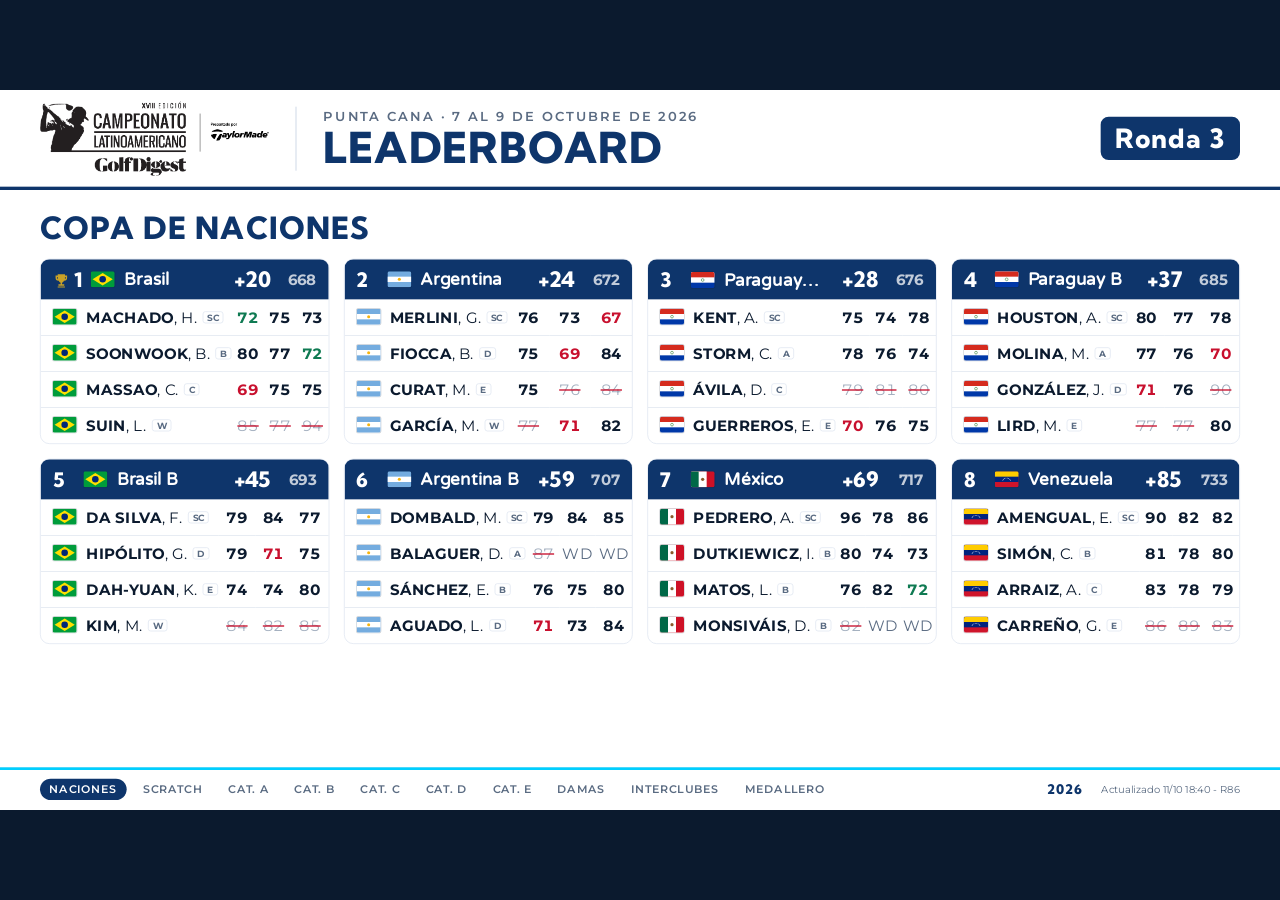
==== commit 2fdb4147: "Cierre de pendientes: Soares R1 hoyo 16 a 8, HIPÓLITO con tilde, desempate de equipos por mejor últi" ====
--- a/tv/index.html
+++ b/tv/index.html
@@ -138,7 +138,7 @@
 <div class="fs" id="fs">Pantalla completa: F11 (en Mac, Ctrl+Cmd+F)</div>
 <script>
 const SHEET = '1jxcTguMRh_5O1KulgI2xV7_UiC5Blj27go1vF2US-lo';
-const FALLBACK = [{"id":"machado-herik","last":"MACHADO","first":"Herik","ln":"MACHADO","fn":"Herik","c":"BRA","cn":"Brasil","cat":"A","sc":true,"sr":false,"team":"Brasil","club":"","hi":-4,"hc":-1,"g":"M","idx":-3.5,"t1":["1","08:10",4],"t2":["10","08:20",2]},{"id":"merlini-gonzalo","last":"MERLINI","first":"Gonzalo José","ln":"MERLINI","fn":"Gonzalo","c":"ARG","cn":"Argentina","cat":"A","sc":true,"sr":false,"team":"Argentina","club":"","hi":-4,"hc":-1,"g":"M","idx":-3.3,"t1":["1","08:10",3],"t2":["10","08:20",1]},{"id":"vera-jeancarlo","last":"VERA","first":"Jeancarlo","ln":"VERA","fn":"Jeancarlo","c":"USA","cn":"Estados Unidos","cat":"A","sc":false,"sr":false,"team":"","club":"Sterling","hi":-2,"hc":1,"g":"M","idx":-1.6,"t1":["10","08:40",1],"t2":["1","08:40",1]},{"id":"houston-alejandro","last":"HOUSTON CUBILLA","first":"Alejandro","ln":"HOUSTON","fn":"Alejandro","c":"PAR","cn":"Paraguay","cat":"A","sc":true,"sr":false,"team":"Paraguay B","club":"","hi":-1,"hc":2,"g":"M","idx":-0.4,"t1":["1","08:20",2],"t2":["10","08:20",4]},{"id":"kent-alexander","last":"KENT","first":"Alexander","ln":"KENT","fn":"Alexander","c":"PAR","cn":"Paraguay","cat":"A","sc":true,"sr":false,"team":"Paraguay","club":"","hi":-1,"hc":2,"g":"M","idx":-0.3,"t1":["1","08:10",1],"t2":["10","08:10",1]},{"id":"storm-christian","last":"STORM PLATE","first":"Christian","ln":"STORM","fn":"Christian","c":"PAR","cn":"Paraguay","cat":"A","sc":false,"sr":false,"team":"Paraguay","club":"","hi":1,"hc":3,"g":"M","idx":0.7,"t1":["1","08:40",1],"t2":["10","08:30",1]},{"id":"pedrero-alonso","last":"PEDRERO","first":"Alonso","ln":"PEDRERO","fn":"Alonso","c":"MEX","cn":"México","cat":"A","sc":true,"sr":false,"team":"México","club":"","hi":1,"hc":4,"g":"M","idx":1.0,"t1":["1","08:10",2],"t2":["10","08:10",2]},{"id":"fuenzalida-daniel","last":"FUENZALIDA","first":"Daniel","ln":"FUENZALIDA","fn":"Daniel","c":"ARG","cn":"Argentina","cat":"A","sc":false,"sr":true,"team":"","club":"Mendoza","hi":1,"hc":4,"g":"M","idx":1.5,"t1":["10","08:50",1],"t2":["1","08:20",1]},{"id":"da-silva-fernando","last":"DA SILVA","first":"Fernando Augusto","ln":"DA SILVA","fn":"Fernando","c":"BRA","cn":"Brasil","cat":"A","sc":true,"sr":false,"team":"Brasil B","club":"","hi":3,"hc":6,"g":"M","idx":2.7,"t1":["1","08:20",4],"t2":["10","08:10",4]},{"id":"dombald-matias","last":"DOMBALD","first":"Matías","ln":"DOMBALD","fn":"Matías","c":"ARG","cn":"Argentina","cat":"A","sc":true,"sr":false,"team":"Argentina B","club":"","hi":3,"hc":6,"g":"M","idx":2.8,"t1":["1","08:20",3],"t2":["10","08:10",3]},{"id":"balaguer-diego","last":"BALAGUER","first":"Diego","ln":"BALAGUER","fn":"Diego","c":"ARG","cn":"Argentina","cat":"A","sc":false,"sr":false,"team":"Argentina B","club":"","hi":4,"hc":7,"g":"M","idx":4.0,"t1":["1","08:40",2],"t2":["10","08:30",2]},{"id":"molina-mauricio","last":"MOLINA MAIOLI","first":"Mauricio","ln":"MOLINA","fn":"Mauricio","c":"PAR","cn":"Paraguay","cat":"A","sc":false,"sr":false,"team":"","club":"Centenario","hi":4,"hc":7,"g":"M","idx":4.0,"t1":["10","08:10",1],"t2":["1","08:50",1]},{"id":"mohseni-sebastian","last":"MOHSENI","first":"Sebastián","ln":"MOHSENI","fn":"Sebastián","c":"USA","cn":"Estados Unidos","cat":"A","sc":false,"sr":false,"team":"","club":"USA","hi":5,"hc":8,"g":"M","idx":4.4,"t1":["10","08:30",1],"t2":["1","08:10",2]},{"id":"amengual-ernesto","last":"AMENGUAL","first":"Ernesto","ln":"AMENGUAL","fn":"Ernesto","c":"VEN","cn":"Venezuela","cat":"A","sc":true,"sr":true,"team":"Venezuela","club":"Caracas Country Club","hi":5,"hc":8,"g":"M","idx":4.6,"t1":["1","08:20",1],"t2":["10","08:20",3]},{"id":"matos-luis","last":"MATOS","first":"Luis","ln":"MATOS","fn":"Luis","c":"DOM","cn":"República Dominicana","cat":"B","sc":false,"sr":true,"team":"","club":"","hi":3,"hc":1,"g":"M","idx":5.6,"t1":["10","08:50",4],"t2":["1","08:50",4]},{"id":"monsivais-daniel","last":"MONSIVÁIS","first":"Daniel","ln":"MONSIVÁIS","fn":"Daniel","c":"MEX","cn":"México","cat":"B","sc":false,"sr":false,"team":"México","club":"","hi":4,"hc":1,"g":"M","idx":6.1,"t1":["1","08:50",1],"t2":["10","08:30",3]},{"id":"sanchez-eduardo","last":"SÁNCHEZ","first":"Eduardo","ln":"SÁNCHEZ","fn":"Eduardo","c":"ARG","cn":"Argentina","cat":"B","sc":false,"sr":true,"team":"Argentina B","club":"Mendoza","hi":4,"hc":2,"g":"M","idx":6.7,"t1":["10","08:50",3],"t2":["1","08:20",3]},{"id":"sloane-benjamin","last":"SLOANE","first":"Benjamín","ln":"SLOANE","fn":"Benjamín","c":"USA","cn":"Estados Unidos","cat":"B","sc":false,"sr":true,"team":"","club":"Sterling","hi":5,"hc":3,"g":"M","idx":7.5,"t1":["10","08:30",2],"t2":["1","08:10",1]},{"id":"simon-carlos","last":"SIMÓN","first":"Carlos","ln":"SIMÓN","fn":"Carlos","c":"VEN","cn":"Venezuela","cat":"B","sc":false,"sr":true,"team":"Venezuela","club":"Caracas Country Club","hi":6,"hc":3,"g":"M","idx":8.1,"t1":["1","08:50",2],"t2":["10","08:30",4]},{"id":"pascua-felipe","last":"PASCUA","first":"Felipe","ln":"PASCUA","fn":"Felipe","c":"USA","cn":"Estados Unidos","cat":"B","sc":false,"sr":false,"team":"","club":"USA","hi":6,"hc":4,"g":"M","idx":8.4,"t1":["10","08:30",3],"t2":["1","08:40",4]},{"id":"soonwook-byen","last":"SOONWOOK","first":"Byen","ln":"SOONWOOK","fn":"Byen","c":"BRA","cn":"Brasil","cat":"B","sc":false,"sr":false,"team":"Brasil","club":"Federacao","hi":6,"hc":4,"g":"M","idx":8.9,"t1":["1","08:30",1],"t2":["10","09:10",3]},{"id":"garcia-maria","last":"GARCÍA","first":"María Eugenia","ln":"GARCÍA","fn":"María","c":"ARG","cn":"Argentina","cat":"Damas","sc":false,"sr":false,"team":"Argentina","club":"","hi":4,"hc":10,"g":"F","idx":9.3,"t1":["1","09:00",1],"t2":["10","08:40",3]},{"id":"valderrama-hector","last":"VALDERRAMA","first":"Héctor","ln":"VALDERRAMA","fn":"Héctor","c":"USA","cn":"Estados Unidos","cat":"B","sc":false,"sr":false,"team":"","club":"Sterling","hi":7,"hc":5,"g":"M","idx":9.3,"t1":["10","08:40",2],"t2":["1","08:40",2]},{"id":"paniagua-enrique","last":"PANIAGUA","first":"Enrique","ln":"PANIAGUA","fn":"Enrique","c":"ARG","cn":"Argentina","cat":"B","sc":false,"sr":true,"team":"","club":"Mendoza","hi":8,"hc":6,"g":"M","idx":10.6,"t1":["10","08:50",2],"t2":["1","08:20",2]},{"id":"dutkiewicz-idzi","last":"DUTKIEWICZ","first":"Idzi","ln":"DUTKIEWICZ","fn":"Idzi","c":"MEX","cn":"México","cat":"B","sc":false,"sr":false,"team":"México","club":"","hi":8,"hc":6,"g":"M","idx":10.9,"t1":["1","08:40",4],"t2":["10","09:00",2]},{"id":"avila-diego","last":"ÁVILA CORVALÁN","first":"Diego","ln":"ÁVILA","fn":"Diego","c":"PAR","cn":"Paraguay","cat":"C","sc":false,"sr":false,"team":"Paraguay","club":"Centenario","hi":9,"hc":6,"g":"M","idx":11.1,"t1":["1","08:50",3],"t2":["10","08:40",1]},{"id":"alves-norivaldo","last":"ALVES","first":"Norivaldo","ln":"ALVES","fn":"Norivaldo","c":"BRA","cn":"Brasil","cat":"C","sc":false,"sr":true,"team":"","club":"Guarapiranga","hi":9,"hc":7,"g":"M","idx":11.7,"t1":["10","09:00",1],"t2":["1","09:00",3]},{"id":"maioli-lara","last":"MAIOLI BARTOLETTI","first":"Lara Lee","ln":"MAIOLI","fn":"Lara","c":"PAR","cn":"Paraguay","cat":"Damas","sc":false,"sr":false,"team":"","club":"Centenario","hi":6,"hc":13,"g":"F","idx":11.9,"t1":["10","09:10",3],"t2":["1","09:10",3]},{"id":"massao-celio","last":"MASSAO KANESAKI","first":"Celio","ln":"MASSAO","fn":"Celio","c":"BRA","cn":"Brasil","cat":"C","sc":false,"sr":false,"team":"Brasil","club":"","hi":11,"hc":8,"g":"M","idx":13.2,"t1":["1","09:00",2],"t2":["10","08:40",4]},{"id":"arraiz-andres","last":"ARRAIZ","first":"Andrés","ln":"ARRAIZ","fn":"Andrés","c":"VEN","cn":"Venezuela","cat":"C","sc":false,"sr":true,"team":"Venezuela","club":"Caracas Country Club","hi":11,"hc":9,"g":"M","idx":13.7,"t1":["10","09:00",4],"t2":["10","09:00",4]},{"id":"kyoung-aie-kim","last":"KYOUNG-AIE","first":"Kim","ln":"KYOUNG-AIE","fn":"Kim","c":"BRA","cn":"Brasil","cat":"Damas","sc":false,"sr":true,"team":"","club":"","hi":8,"hc":15,"g":"F","idx":13.7,"t1":["10","09:10",2],"t2":["1","09:10",2]},{"id":"fiore-sergio","last":"FIORE BOGARÍN","first":"Sergio Luis","ln":"FIORE","fn":"Sergio","c":"PAR","cn":"Paraguay","cat":"C","sc":false,"sr":false,"team":"Paraguay B","club":"Centenario","hi":12,"hc":9,"g":"M","idx":14.2,"t1":["1","08:40",3],"t2":["10","09:00",1]},{"id":"schemel-alexander","last":"SCHEMEL","first":"Alexander","ln":"SCHEMEL","fn":"Alexander","c":"BRA","cn":"Brasil","cat":"C","sc":false,"sr":false,"team":"","club":"Guarapiranga","hi":12,"hc":9,"g":"M","idx":14.2,"t1":["10","09:00",3],"t2":["10","09:00",3]},{"id":"kim-mija","last":"KIM","first":"Mija","ln":"KIM","fn":"Mija","c":"BRA","cn":"Brasil","cat":"Damas","sc":false,"sr":false,"team":"Brasil B","club":"Federacao","hi":9,"hc":16,"g":"F","idx":14.7,"t1":["10","09:10",1],"t2":["1","09:10",1]},{"id":"fiocca-bautista","last":"FIOCCA","first":"Bautista","ln":"FIOCCA","fn":"Bautista","c":"ARG","cn":"Argentina","cat":"D","sc":false,"sr":false,"team":"Argentina","club":"","hi":13,"hc":10,"g":"M","idx":15.0,"t1":["1","09:00",4],"t2":["10","08:50",2]},{"id":"barros-ezequiel","last":"BARROS","first":"Ezequiel","ln":"BARROS","fn":"Ezequiel","c":"ARG","cn":"Argentina","cat":"D","sc":false,"sr":true,"team":"","club":"","hi":14,"hc":11,"g":"M","idx":15.8,"t1":["1","09:10",2],"t2":["1","08:30",3]},{"id":"amarilla-matias","last":"AMARILLA","first":"Matías","ln":"AMARILLA","fn":"Matías","c":"PAR","cn":"Paraguay","cat":"D","sc":false,"sr":false,"team":"","club":"","hi":14,"hc":11,"g":"M","idx":15.8,"t1":["10","08:20",1],"t2":["1","09:00",1]},{"id":"mohseni-abbas","last":"MOHSENI","first":"Abbas","ln":"MOHSENI","fn":"Abbas","c":"USA","cn":"Estados Unidos","cat":"D","sc":false,"sr":true,"team":"","club":"USA","hi":14,"hc":12,"g":"M","idx":16.3,"t1":["10","08:40",4],"t2":["1","08:40",3]},{"id":"aguado-luis","last":"AGUADO","first":"Luis","ln":"AGUADO","fn":"Luis","c":"ARG","cn":"Argentina","cat":"D","sc":false,"sr":true,"team":"Argentina B","club":"Mendoza","hi":14,"hc":12,"g":"M","idx":16.7,"t1":["1","09:10",1],"t2":["1","08:50",3]},{"id":"kim-mario","last":"KIM","first":"Mario Ricardo","ln":"KIM","fn":"Mario","c":"BRA","cn":"Brasil","cat":"D","sc":false,"sr":true,"team":"","club":"Guarapiranga","hi":15,"hc":12,"g":"M","idx":17.2,"t1":["1","08:30",3],"t2":["10","08:50",3]},{"id":"gonzalez-jose","last":"GONZÁLEZ","first":"José Domingo","ln":"GONZÁLEZ","fn":"José","c":"PAR","cn":"Paraguay","cat":"D","sc":false,"sr":true,"team":"Paraguay B","club":"","hi":15,"hc":13,"g":"M","idx":17.3,"t1":["1","09:00",3],"t2":["10","08:50",1]},{"id":"suin-lee","last":"SUIN","first":"Lee","ln":"SUIN","fn":"Lee","c":"BRA","cn":"Brasil","cat":"Damas","sc":false,"sr":false,"team":"Brasil","club":"","hi":12,"hc":20,"g":"F","idx":17.7,"t1":["10","09:10",4],"t2":["1","09:10",4]},{"id":"hipolito-gil","last":"HIPOLITO","first":"Gil","ln":"HIPOLITO","fn":"Gil","c":"BRA","cn":"Brasil","cat":"D","sc":false,"sr":true,"team":"Brasil B","club":"Federacao","hi":16,"hc":14,"g":"M","idx":18.3,"t1":["1","08:50",4],"t2":["10","08:40",2]},{"id":"guerreros-esteban","last":"GUERREROS G.","first":"Esteban","ln":"GUERREROS","fn":"Esteban","c":"PAR","cn":"Paraguay","cat":"E","sc":false,"sr":false,"team":"Paraguay","club":"","hi":16,"hc":14,"g":"M","idx":18.5,"t1":["10","08:20",2],"t2":["1","09:00",2]},{"id":"dah-yuan-kuo","last":"DAH-YUAN","first":"Kuo","ln":"DAH-YUAN","fn":"Kuo","c":"BRA","cn":"Brasil","cat":"E","sc":false,"sr":false,"team":"Brasil B","club":"Federacao","hi":17,"hc":14,"g":"M","idx":19.0,"t1":["1","08:30",2],"t2":["10","09:10",4]},{"id":"kim-thiago","last":"KIM","first":"Thiago","ln":"KIM","fn":"Thiago","c":"BRA","cn":"Brasil","cat":"E","sc":false,"sr":true,"team":"","club":"Guarapiranga","hi":17,"hc":14,"g":"M","idx":19.0,"t1":["1","08:30",4],"t2":["10","08:50",4]},{"id":"severo-fausto","last":"SEVERO","first":"Fausto","ln":"SEVERO","fn":"Fausto","c":"BRA","cn":"Brasil","cat":"E","sc":false,"sr":false,"team":"","club":"","hi":17,"hc":14,"g":"M","idx":19.0,"t1":["10","09:00",2],"t2":["1","09:00",4]},{"id":"azizi-mir","last":"AZIZI","first":"Mir","ln":"AZIZI","fn":"Mir","c":"USA","cn":"Estados Unidos","cat":"E","sc":false,"sr":true,"team":"","club":"USA","hi":17,"hc":14,"g":"M","idx":19.2,"t1":["10","08:40",3],"t2":["1","08:10",3]},{"id":"lird-martin","last":"LIRD","first":"Martín","ln":"LIRD","fn":"Martín","c":"PAR","cn":"Paraguay","cat":"E","sc":false,"sr":false,"team":"Paraguay B","club":"","hi":18,"hc":15,"g":"M","idx":20.3,"t1":["10","08:10",2],"t2":["1","08:50",2]},{"id":"curat-manuel","last":"CURAT VALLENILLA","first":"Manuel","ln":"CURAT","fn":"Manuel","c":"ARG","cn":"Argentina","cat":"E","sc":false,"sr":false,"team":"Argentina","club":"","hi":18,"hc":16,"g":"M","idx":20.5,"t1":["10","08:10",3],"t2":["10","09:10",1]},{"id":"piazza-amadeo","last":"PIAZZA","first":"Amadeo Félix","ln":"PIAZZA","fn":"Amadeo","c":"ARG","cn":"Argentina","cat":"E","sc":false,"sr":true,"team":"","club":"","hi":19,"hc":16,"g":"M","idx":21.1,"t1":["1","09:10",3],"t2":["1","08:30",1]},{"id":"carreno-guillermo","last":"CARREÑO","first":"Guillermo","ln":"CARREÑO","fn":"Guillermo","c":"VEN","cn":"Venezuela","cat":"E","sc":false,"sr":false,"team":"Venezuela","club":"Caracas Country Club","hi":24,"hc":21,"g":"M","idx":25.8,"t1":["10","08:20",3],"t2":["10","09:10",2]},{"id":"soares-horacio","last":"SOARES","first":"Horacio","ln":"SOARES","fn":"Horacio","c":"ARG","cn":"Argentina","cat":"E","sc":false,"sr":true,"team":"","club":"","hi":24,"hc":21,"g":"M","idx":26.5,"t1":["1","09:10",4],"t2":["1","08:30",2]}];
+const FALLBACK = [{"id":"machado-herik","last":"MACHADO","first":"Herik","ln":"MACHADO","fn":"Herik","c":"BRA","cn":"Brasil","cat":"A","sc":true,"sr":false,"team":"Brasil","club":"","hi":-4,"hc":-1,"g":"M","idx":-3.5,"t1":["1","08:10",4],"t2":["10","08:20",2]},{"id":"merlini-gonzalo","last":"MERLINI","first":"Gonzalo José","ln":"MERLINI","fn":"Gonzalo","c":"ARG","cn":"Argentina","cat":"A","sc":true,"sr":false,"team":"Argentina","club":"","hi":-4,"hc":-1,"g":"M","idx":-3.3,"t1":["1","08:10",3],"t2":["10","08:20",1]},{"id":"vera-jeancarlo","last":"VERA","first":"Jeancarlo","ln":"VERA","fn":"Jeancarlo","c":"USA","cn":"Estados Unidos","cat":"A","sc":false,"sr":false,"team":"","club":"Sterling","hi":-2,"hc":1,"g":"M","idx":-1.6,"t1":["10","08:40",1],"t2":["1","08:40",1]},{"id":"houston-alejandro","last":"HOUSTON CUBILLA","first":"Alejandro","ln":"HOUSTON","fn":"Alejandro","c":"PAR","cn":"Paraguay","cat":"A","sc":true,"sr":false,"team":"Paraguay B","club":"","hi":-1,"hc":2,"g":"M","idx":-0.4,"t1":["1","08:20",2],"t2":["10","08:20",4]},{"id":"kent-alexander","last":"KENT","first":"Alexander","ln":"KENT","fn":"Alexander","c":"PAR","cn":"Paraguay","cat":"A","sc":true,"sr":false,"team":"Paraguay","club":"","hi":-1,"hc":2,"g":"M","idx":-0.3,"t1":["1","08:10",1],"t2":["10","08:10",1]},{"id":"storm-christian","last":"STORM PLATE","first":"Christian","ln":"STORM","fn":"Christian","c":"PAR","cn":"Paraguay","cat":"A","sc":false,"sr":false,"team":"Paraguay","club":"","hi":1,"hc":3,"g":"M","idx":0.7,"t1":["1","08:40",1],"t2":["10","08:30",1]},{"id":"pedrero-alonso","last":"PEDRERO","first":"Alonso","ln":"PEDRERO","fn":"Alonso","c":"MEX","cn":"México","cat":"A","sc":true,"sr":false,"team":"México","club":"","hi":1,"hc":4,"g":"M","idx":1.0,"t1":["1","08:10",2],"t2":["10","08:10",2]},{"id":"fuenzalida-daniel","last":"FUENZALIDA","first":"Daniel","ln":"FUENZALIDA","fn":"Daniel","c":"ARG","cn":"Argentina","cat":"A","sc":false,"sr":true,"team":"","club":"Mendoza","hi":1,"hc":4,"g":"M","idx":1.5,"t1":["10","08:50",1],"t2":["1","08:20",1]},{"id":"da-silva-fernando","last":"DA SILVA","first":"Fernando Augusto","ln":"DA SILVA","fn":"Fernando","c":"BRA","cn":"Brasil","cat":"A","sc":true,"sr":false,"team":"Brasil B","club":"","hi":3,"hc":6,"g":"M","idx":2.7,"t1":["1","08:20",4],"t2":["10","08:10",4]},{"id":"dombald-matias","last":"DOMBALD","first":"Matías","ln":"DOMBALD","fn":"Matías","c":"ARG","cn":"Argentina","cat":"A","sc":true,"sr":false,"team":"Argentina B","club":"","hi":3,"hc":6,"g":"M","idx":2.8,"t1":["1","08:20",3],"t2":["10","08:10",3]},{"id":"balaguer-diego","last":"BALAGUER","first":"Diego","ln":"BALAGUER","fn":"Diego","c":"ARG","cn":"Argentina","cat":"A","sc":false,"sr":false,"team":"Argentina B","club":"","hi":4,"hc":7,"g":"M","idx":4.0,"t1":["1","08:40",2],"t2":["10","08:30",2]},{"id":"molina-mauricio","last":"MOLINA MAIOLI","first":"Mauricio","ln":"MOLINA","fn":"Mauricio","c":"PAR","cn":"Paraguay","cat":"A","sc":false,"sr":false,"team":"","club":"Centenario","hi":4,"hc":7,"g":"M","idx":4.0,"t1":["10","08:10",1],"t2":["1","08:50",1]},{"id":"mohseni-sebastian","last":"MOHSENI","first":"Sebastián","ln":"MOHSENI","fn":"Sebastián","c":"USA","cn":"Estados Unidos","cat":"A","sc":false,"sr":false,"team":"","club":"USA","hi":5,"hc":8,"g":"M","idx":4.4,"t1":["10","08:30",1],"t2":["1","08:10",2]},{"id":"amengual-ernesto","last":"AMENGUAL","first":"Ernesto","ln":"AMENGUAL","fn":"Ernesto","c":"VEN","cn":"Venezuela","cat":"A","sc":true,"sr":true,"team":"Venezuela","club":"Caracas Country Club","hi":5,"hc":8,"g":"M","idx":4.6,"t1":["1","08:20",1],"t2":["10","08:20",3]},{"id":"matos-luis","last":"MATOS","first":"Luis","ln":"MATOS","fn":"Luis","c":"DOM","cn":"República Dominicana","cat":"B","sc":false,"sr":true,"team":"","club":"","hi":3,"hc":1,"g":"M","idx":5.6,"t1":["10","08:50",4],"t2":["1","08:50",4]},{"id":"monsivais-daniel","last":"MONSIVÁIS","first":"Daniel","ln":"MONSIVÁIS","fn":"Daniel","c":"MEX","cn":"México","cat":"B","sc":false,"sr":false,"team":"México","club":"","hi":4,"hc":1,"g":"M","idx":6.1,"t1":["1","08:50",1],"t2":["10","08:30",3]},{"id":"sanchez-eduardo","last":"SÁNCHEZ","first":"Eduardo","ln":"SÁNCHEZ","fn":"Eduardo","c":"ARG","cn":"Argentina","cat":"B","sc":false,"sr":true,"team":"Argentina B","club":"Mendoza","hi":4,"hc":2,"g":"M","idx":6.7,"t1":["10","08:50",3],"t2":["1","08:20",3]},{"id":"sloane-benjamin","last":"SLOANE","first":"Benjamín","ln":"SLOANE","fn":"Benjamín","c":"USA","cn":"Estados Unidos","cat":"B","sc":false,"sr":true,"team":"","club":"Sterling","hi":5,"hc":3,"g":"M","idx":7.5,"t1":["10","08:30",2],"t2":["1","08:10",1]},{"id":"simon-carlos","last":"SIMÓN","first":"Carlos","ln":"SIMÓN","fn":"Carlos","c":"VEN","cn":"Venezuela","cat":"B","sc":false,"sr":true,"team":"Venezuela","club":"Caracas Country Club","hi":6,"hc":3,"g":"M","idx":8.1,"t1":["1","08:50",2],"t2":["10","08:30",4]},{"id":"pascua-felipe","last":"PASCUA","first":"Felipe","ln":"PASCUA","fn":"Felipe","c":"USA","cn":"Estados Unidos","cat":"B","sc":false,"sr":false,"team":"","club":"USA","hi":6,"hc":4,"g":"M","idx":8.4,"t1":["10","08:30",3],"t2":["1","08:40",4]},{"id":"soonwook-byen","last":"SOONWOOK","first":"Byen","ln":"SOONWOOK","fn":"Byen","c":"BRA","cn":"Brasil","cat":"B","sc":false,"sr":false,"team":"Brasil","club":"Federacao","hi":6,"hc":4,"g":"M","idx":8.9,"t1":["1","08:30",1],"t2":["10","09:10",3]},{"id":"garcia-maria","last":"GARCÍA","first":"María Eugenia","ln":"GARCÍA","fn":"María","c":"ARG","cn":"Argentina","cat":"Damas","sc":false,"sr":false,"team":"Argentina","club":"","hi":4,"hc":10,"g":"F","idx":9.3,"t1":["1","09:00",1],"t2":["10","08:40",3]},{"id":"valderrama-hector","last":"VALDERRAMA","first":"Héctor","ln":"VALDERRAMA","fn":"Héctor","c":"USA","cn":"Estados Unidos","cat":"B","sc":false,"sr":false,"team":"","club":"Sterling","hi":7,"hc":5,"g":"M","idx":9.3,"t1":["10","08:40",2],"t2":["1","08:40",2]},{"id":"paniagua-enrique","last":"PANIAGUA","first":"Enrique","ln":"PANIAGUA","fn":"Enrique","c":"ARG","cn":"Argentina","cat":"B","sc":false,"sr":true,"team":"","club":"Mendoza","hi":8,"hc":6,"g":"M","idx":10.6,"t1":["10","08:50",2],"t2":["1","08:20",2]},{"id":"dutkiewicz-idzi","last":"DUTKIEWICZ","first":"Idzi","ln":"DUTKIEWICZ","fn":"Idzi","c":"MEX","cn":"México","cat":"B","sc":false,"sr":false,"team":"México","club":"","hi":8,"hc":6,"g":"M","idx":10.9,"t1":["1","08:40",4],"t2":["10","09:00",2]},{"id":"avila-diego","last":"ÁVILA CORVALÁN","first":"Diego","ln":"ÁVILA","fn":"Diego","c":"PAR","cn":"Paraguay","cat":"C","sc":false,"sr":false,"team":"Paraguay","club":"Centenario","hi":9,"hc":6,"g":"M","idx":11.1,"t1":["1","08:50",3],"t2":["10","08:40",1]},{"id":"alves-norivaldo","last":"ALVES","first":"Norivaldo","ln":"ALVES","fn":"Norivaldo","c":"BRA","cn":"Brasil","cat":"C","sc":false,"sr":true,"team":"","club":"Guarapiranga","hi":9,"hc":7,"g":"M","idx":11.7,"t1":["10","09:00",1],"t2":["1","09:00",3]},{"id":"maioli-lara","last":"MAIOLI BARTOLETTI","first":"Lara Lee","ln":"MAIOLI","fn":"Lara","c":"PAR","cn":"Paraguay","cat":"Damas","sc":false,"sr":false,"team":"","club":"Centenario","hi":6,"hc":13,"g":"F","idx":11.9,"t1":["10","09:10",3],"t2":["1","09:10",3]},{"id":"massao-celio","last":"MASSAO KANESAKI","first":"Celio","ln":"MASSAO","fn":"Celio","c":"BRA","cn":"Brasil","cat":"C","sc":false,"sr":false,"team":"Brasil","club":"","hi":11,"hc":8,"g":"M","idx":13.2,"t1":["1","09:00",2],"t2":["10","08:40",4]},{"id":"arraiz-andres","last":"ARRAIZ","first":"Andrés","ln":"ARRAIZ","fn":"Andrés","c":"VEN","cn":"Venezuela","cat":"C","sc":false,"sr":true,"team":"Venezuela","club":"Caracas Country Club","hi":11,"hc":9,"g":"M","idx":13.7,"t1":["10","09:00",4],"t2":["10","09:00",4]},{"id":"kyoung-aie-kim","last":"KYOUNG-AIE","first":"Kim","ln":"KYOUNG-AIE","fn":"Kim","c":"BRA","cn":"Brasil","cat":"Damas","sc":false,"sr":true,"team":"","club":"","hi":8,"hc":15,"g":"F","idx":13.7,"t1":["10","09:10",2],"t2":["1","09:10",2]},{"id":"fiore-sergio","last":"FIORE BOGARÍN","first":"Sergio Luis","ln":"FIORE","fn":"Sergio","c":"PAR","cn":"Paraguay","cat":"C","sc":false,"sr":false,"team":"Paraguay B","club":"Centenario","hi":12,"hc":9,"g":"M","idx":14.2,"t1":["1","08:40",3],"t2":["10","09:00",1]},{"id":"schemel-alexander","last":"SCHEMEL","first":"Alexander","ln":"SCHEMEL","fn":"Alexander","c":"BRA","cn":"Brasil","cat":"C","sc":false,"sr":false,"team":"","club":"Guarapiranga","hi":12,"hc":9,"g":"M","idx":14.2,"t1":["10","09:00",3],"t2":["10","09:00",3]},{"id":"kim-mija","last":"KIM","first":"Mija","ln":"KIM","fn":"Mija","c":"BRA","cn":"Brasil","cat":"Damas","sc":false,"sr":false,"team":"Brasil B","club":"Federacao","hi":9,"hc":16,"g":"F","idx":14.7,"t1":["10","09:10",1],"t2":["1","09:10",1]},{"id":"fiocca-bautista","last":"FIOCCA","first":"Bautista","ln":"FIOCCA","fn":"Bautista","c":"ARG","cn":"Argentina","cat":"D","sc":false,"sr":false,"team":"Argentina","club":"","hi":13,"hc":10,"g":"M","idx":15.0,"t1":["1","09:00",4],"t2":["10","08:50",2]},{"id":"barros-ezequiel","last":"BARROS","first":"Ezequiel","ln":"BARROS","fn":"Ezequiel","c":"ARG","cn":"Argentina","cat":"D","sc":false,"sr":true,"team":"","club":"","hi":14,"hc":11,"g":"M","idx":15.8,"t1":["1","09:10",2],"t2":["1","08:30",3]},{"id":"amarilla-matias","last":"AMARILLA","first":"Matías","ln":"AMARILLA","fn":"Matías","c":"PAR","cn":"Paraguay","cat":"D","sc":false,"sr":false,"team":"","club":"","hi":14,"hc":11,"g":"M","idx":15.8,"t1":["10","08:20",1],"t2":["1","09:00",1]},{"id":"mohseni-abbas","last":"MOHSENI","first":"Abbas","ln":"MOHSENI","fn":"Abbas","c":"USA","cn":"Estados Unidos","cat":"D","sc":false,"sr":true,"team":"","club":"USA","hi":14,"hc":12,"g":"M","idx":16.3,"t1":["10","08:40",4],"t2":["1","08:40",3]},{"id":"aguado-luis","last":"AGUADO","first":"Luis","ln":"AGUADO","fn":"Luis","c":"ARG","cn":"Argentina","cat":"D","sc":false,"sr":true,"team":"Argentina B","club":"Mendoza","hi":14,"hc":12,"g":"M","idx":16.7,"t1":["1","09:10",1],"t2":["1","08:50",3]},{"id":"kim-mario","last":"KIM","first":"Mario Ricardo","ln":"KIM","fn":"Mario","c":"BRA","cn":"Brasil","cat":"D","sc":false,"sr":true,"team":"","club":"Guarapiranga","hi":15,"hc":12,"g":"M","idx":17.2,"t1":["1","08:30",3],"t2":["10","08:50",3]},{"id":"gonzalez-jose","last":"GONZÁLEZ","first":"José Domingo","ln":"GONZÁLEZ","fn":"José","c":"PAR","cn":"Paraguay","cat":"D","sc":false,"sr":true,"team":"Paraguay B","club":"","hi":15,"hc":13,"g":"M","idx":17.3,"t1":["1","09:00",3],"t2":["10","08:50",1]},{"id":"suin-lee","last":"SUIN","first":"Lee","ln":"SUIN","fn":"Lee","c":"BRA","cn":"Brasil","cat":"Damas","sc":false,"sr":false,"team":"Brasil","club":"","hi":12,"hc":20,"g":"F","idx":17.7,"t1":["10","09:10",4],"t2":["1","09:10",4]},{"id":"hipolito-gil","last":"HIPÓLITO","first":"Gil","ln":"HIPÓLITO","fn":"Gil","c":"BRA","cn":"Brasil","cat":"D","sc":false,"sr":true,"team":"Brasil B","club":"Federacao","hi":16,"hc":14,"g":"M","idx":18.3,"t1":["1","08:50",4],"t2":["10","08:40",2]},{"id":"guerreros-esteban","last":"GUERREROS G.","first":"Esteban","ln":"GUERREROS","fn":"Esteban","c":"PAR","cn":"Paraguay","cat":"E","sc":false,"sr":false,"team":"Paraguay","club":"","hi":16,"hc":14,"g":"M","idx":18.5,"t1":["10","08:20",2],"t2":["1","09:00",2]},{"id":"dah-yuan-kuo","last":"DAH-YUAN","first":"Kuo","ln":"DAH-YUAN","fn":"Kuo","c":"BRA","cn":"Brasil","cat":"E","sc":false,"sr":false,"team":"Brasil B","club":"Federacao","hi":17,"hc":14,"g":"M","idx":19.0,"t1":["1","08:30",2],"t2":["10","09:10",4]},{"id":"kim-thiago","last":"KIM","first":"Thiago","ln":"KIM","fn":"Thiago","c":"BRA","cn":"Brasil","cat":"E","sc":false,"sr":true,"team":"","club":"Guarapiranga","hi":17,"hc":14,"g":"M","idx":19.0,"t1":["1","08:30",4],"t2":["10","08:50",4]},{"id":"severo-fausto","last":"SEVERO","first":"Fausto","ln":"SEVERO","fn":"Fausto","c":"BRA","cn":"Brasil","cat":"E","sc":false,"sr":false,"team":"","club":"","hi":17,"hc":14,"g":"M","idx":19.0,"t1":["10","09:00",2],"t2":["1","09:00",4]},{"id":"azizi-mir","last":"AZIZI","first":"Mir","ln":"AZIZI","fn":"Mir","c":"USA","cn":"Estados Unidos","cat":"E","sc":false,"sr":true,"team":"","club":"USA","hi":17,"hc":14,"g":"M","idx":19.2,"t1":["10","08:40",3],"t2":["1","08:10",3]},{"id":"lird-martin","last":"LIRD","first":"Martín","ln":"LIRD","fn":"Martín","c":"PAR","cn":"Paraguay","cat":"E","sc":false,"sr":false,"team":"Paraguay B","club":"","hi":18,"hc":15,"g":"M","idx":20.3,"t1":["10","08:10",2],"t2":["1","08:50",2]},{"id":"curat-manuel","last":"CURAT VALLENILLA","first":"Manuel","ln":"CURAT","fn":"Manuel","c":"ARG","cn":"Argentina","cat":"E","sc":false,"sr":false,"team":"Argentina","club":"","hi":18,"hc":16,"g":"M","idx":20.5,"t1":["10","08:10",3],"t2":["10","09:10",1]},{"id":"piazza-amadeo","last":"PIAZZA","first":"Amadeo Félix","ln":"PIAZZA","fn":"Amadeo","c":"ARG","cn":"Argentina","cat":"E","sc":false,"sr":true,"team":"","club":"","hi":19,"hc":16,"g":"M","idx":21.1,"t1":["1","09:10",3],"t2":["1","08:30",1]},{"id":"carreno-guillermo","last":"CARREÑO","first":"Guillermo","ln":"CARREÑO","fn":"Guillermo","c":"VEN","cn":"Venezuela","cat":"E","sc":false,"sr":false,"team":"Venezuela","club":"Caracas Country Club","hi":24,"hc":21,"g":"M","idx":25.8,"t1":["10","08:20",3],"t2":["10","09:10",2]},{"id":"soares-horacio","last":"SOARES","first":"Horacio","ln":"SOARES","fn":"Horacio","c":"ARG","cn":"Argentina","cat":"E","sc":false,"sr":true,"team":"","club":"","hi":24,"hc":21,"g":"M","idx":26.5,"t1":["1","09:10",4],"t2":["1","08:30",2]}];
 const ROUNDS = [1,2,3], CATS = ['A','B','C','D','E','Damas'], STAT = ['DQ','NR','WD'];
 let R = [];
 let RES = {};            // id -> {1:{holes,st,hm},...}
@@ -339,6 +339,8 @@
   const out = rs.some(r => t.mem.filter(p => !C[p.id][r].st).length < 3);
   if (out) return {grp:3, v:0, st:'—'};
   const d = rs.filter(r => t.rs[r]); return d.length ? {grp:0, v:d.reduce((s,r) => s + t.rs[r].total - TP, 0)} : {grp:2, v:0}; }
+/* desempate de equipos (Comité, 11/10/2026): mejor último día; si sigue el empate, el día anterior, y así. Solo con todas las rondas completas. */
+function teamTie(t, rs){ if (!rs.length || !rs.every(r => t.rs[r])) return null; return [...rs].reverse().map(r => t.rs[r].total); }
 const TP = 216;
 /* bandera de la nación del equipo (la más común entre sus jugadores): en Naciones todos llevan esa */
 const natFlag = mem => { const n = {}; mem.forEach(m => n[m.c] = (n[m.c] || 0) + 1); const top = Object.keys(n).sort((x, y) => n[y] - n[x])[0]; const m = mem.find(x => x.c === top); return m ? flag(m.c, m.f) : ''; };
@@ -354,7 +356,7 @@
   const teams = Object.entries(groups).map(([name, mem]) => { const rs = {}; ROUNDS.forEach(r => rs[r] = teamRound(mem, r, mode)); return {name, mem, rs}; });
   const rs = RS(), multi = rs.length > 1;
   const key = t => teamKey(t, rs, mode);
-  const ranked = rank(teams, key, t => t.name);
+  const ranked = rank(teams, key, t => t.name, t => teamTie(t, rs));
   let body = '';
   for (const it of ranked){
     const t = it.x, tid = sid + ':' + t.name, isOpen = open.has(tid);
@@ -389,7 +391,7 @@
   const teams = Object.entries(group(by)).map(([name, mem]) => { const rs = {}; ROUNDS.forEach(r => rs[r] = teamRound(mem, r, mode)); return {name, mem, rs}; });
   const rs = RS();
   const key = t => teamKey(t, rs, mode);
-  const top = rank(teams, key, t => t.name)[0];
+  const top = rank(teams, key, t => t.name, t => teamTie(t, rs))[0];
   return top && !top.k.grp ? top.x : null;
 }
 function medalList(){
@@ -452,7 +454,7 @@
   const teams = Object.entries(group(by)).map(([name, mem]) => { const rs = {}; ROUNDS.forEach(r => rs[r] = teamRound(mem, r, mode)); return {name, mem, rs}; });
   const rs = RS();
   const key = t => teamKey(t, rs, mode);
-  return rank(teams, key, t => t.name).filter(it => !it.k.grp);
+  return rank(teams, key, t => t.name, t => teamTie(t, rs)).filter(it => !it.k.grp);
 }
 function champTable(){
   const L = [];
@@ -548,7 +550,7 @@
   const rs = RS();
   const teams = Object.entries(groups).map(([name, mem]) => { const x = {}; ROUNDS.forEach(r => x[r] = teamRound(mem, r, mode)); return {name, mem, rs:x}; });
   const key = t => teamKey(t, rs, mode);
-  return rank(teams, key, t => t.name);
+  return rank(teams, key, t => t.name, t => teamTie(t, rs));
 }
 const teamFlag = (t, mode) => mode === 'nac' ? natFlag(t.mem) : (new Set(t.mem.map(m=>m.c)).size === 1 ? flag(t.mem[0].c, t.mem[0].f) : '');
 function teamSlides(groups, mode, title, cap){
@@ -664,7 +666,7 @@
 ['click','keydown','touchstart'].forEach(ev => addEventListener(ev, keepAwake, {passive: true}));
 keepAwake(); setInterval(keepAwake, 60000);
 
-const PUB = {"p":[["Nombre Completo","Name","Last Name","Senior","Country","Flag","Equipo Nación","Scratch","Equipo Interclub","Categoría","Hcp Iberostar","Hcp Corales"],["MACHADO, Herik","Herik","MACHADO","","Brasil","🇧🇷","Brasil","TRUE","","A","-4","-1"],["MERLINI, Gonzalo José","Gonzalo","MERLINI","","Argentina","🇦🇷","Argentina","TRUE","","A","-4","-1"],["VERA, Jeancarlo","Jeancarlo","VERA","","Estados Unidos","🇺🇸","","","Sterling","A","-2","1"],["HOUSTON CUBILLA, Alejandro","Alejandro","HOUSTON","","Paraguay","🇵🇾","Paraguay B","TRUE","Centenario II","A","-1","2"],["KENT, Alexander","Alexander","KENT","","Paraguay","🇵🇾","Paraguay","TRUE","Centenario III","A","-1","2"],["STORM PLATE, Christian","Christian","STORM","","Paraguay","🇵🇾","Paraguay","","Centenario III","A","1","3"],["PEDRERO, Alonso","Alonso","PEDRERO","","Mexico","🇲🇽","México","TRUE","","A","1","4"],["FUENZALIDA, Daniel","Daniel","FUENZALIDA","✔","Argentina","🇦🇷","","","Mendoza","A","1","4"],["DA SILVA, Fernando Augusto","Fernando","DA SILVA","","Brasil","🇧🇷","Brasil B","TRUE","","A","3","6"],["DOMBALD, Matías","Matías","DOMBALD","","Argentina","🇦🇷","Argentina B","TRUE","","A","3","6"],["BALAGUER, Diego","Diego","BALAGUER","","Argentina","🇦🇷","Argentina B","","","A","4","7"],["MOLINA MAIOLI, Mauricio","Mauricio","MOLINA","","Paraguay","🇵🇾","Paraguay B","","Centenario","A","4","7"],["MOHSENI, Sebastián","Sebastián","MOHSENI","","Estados Unidos","🇺🇸","","","USA","A","4","7"],["AMENGUAL, Ernesto","Ernesto","AMENGUAL","✔","Venezuela","🇻🇪","Venezuela","TRUE","Caracas Country Club","A","5","8"],["MATOS, Luis","Luis","MATOS","✔","República Dominicana","🇩🇴","México","","","B","3","4"],["MONSIVÁIS, Daniel","Daniel","MONSIVÁIS","","Mexico","🇲🇽","México","","","B","4","5"],["SÁNCHEZ, Eduardo","Eduardo","SÁNCHEZ","✔","Argentina","🇦🇷","Argentina B","","Mendoza","B","4","5"],["SLOANE, Benjamín","Benjamín","SLOANE","✔","Estados Unidos","🇺🇸","","","Sterling","B","5","6"],["SIMÓN, Carlos","Carlos","SIMÓN","✔","Venezuela","🇻🇪","Venezuela","","Caracas Country Club","B","6","7"],["PASCUA, Felipe","Felipe","PASCUA","","Estados Unidos","🇺🇸","","","USA","B","6","7"],["SOONWOOK, Byen","Byen","SOONWOOK","","Brasil","🇧🇷","Brasil","","Federacao","B","6","8"],["GARCÍA, María Eugenia","María","GARCÍA","","Argentina","🇦🇷","Argentina","","","Damas","4","5"],["VALDERRAMA, Héctor","Héctor","VALDERRAMA","","Estados Unidos","🇺🇸","","","Sterling","B","7","8"],["PANIAGUA, Enrique","Enrique","PANIAGUA","✔","Argentina","🇦🇷","","","Mendoza","B","8","10"],["DUTKIEWICZ, Idzi","Idzi","DUTKIEWICZ","","Mexico","🇲🇽","México","","","B","8","10"],["ÁVILA CORVALÁN, Diego","Diego","ÁVILA","","Paraguay","🇵🇾","Paraguay","","Centenario","C","9","6"],["ALVES, Norivaldo","Norivaldo","ALVES","✔","Brasil","🇧🇷","","","Guarapiranga","C","9","7"],["MAIOLI BARTOLETTI, Lara Lee","Lara","MAIOLI","","Paraguay","🇵🇾","","","Centenario","Damas","6","7"],["MASSAO KANESAKI, Celio","Celio","MASSAO","","Brasil","🇧🇷","Brasil","","","C","11","8"],["ARRAIZ, Andrés","Andrés","ARRAIZ","✔","Venezuela","🇻🇪","Venezuela","","Caracas Country Club","C","11","9"],["KYOUNG-AIE, Kim","Kim","KYOUNG-AIE","✔","Brasil","🇧🇷","","","","Damas","8","9"],["FIORE BOGARÍN, Sergio Luis","Sergio","FIORE","","Paraguay","🇵🇾","","","Centenario II","C","12","9"],["SCHEMEL, Alexander","Alexander","SCHEMEL","","Brasil","🇧🇷","","","Guarapiranga","C","12","9"],["KIM, Mija","Mija","KIM","","Brasil","🇧🇷","Brasil B","","Federacao","Damas","9","10"],["FIOCCA, Bautista","Bautista","FIOCCA","","Argentina","🇦🇷","Argentina","","","D","13","10"],["BARROS, Ezequiel","Ezequiel","BARROS","✔","Argentina","🇦🇷","","","","D","14","11"],["AMARILLA, Matías","Matías","AMARILLA","","Paraguay","🇵🇾","","","Centenario","D","14","11"],["MOHSENI, Abbas","Abbas","MOHSENI","✔","Estados Unidos","🇺🇸","","","USA","D","14","12"],["AGUADO, Luis","Luis","AGUADO","✔","Argentina","🇦🇷","Argentina B","","Mendoza","D","14","12"],["KIM, Mario Ricardo","Mario","KIM","✔","Brasil","🇧🇷","","","Guarapiranga","D","15","12"],["GONZÁLEZ, José Domingo","José","GONZÁLEZ","✔","Paraguay","🇵🇾","Paraguay B","","Centenario II","D","15","12"],["SUIN, Lee","Lee","SUIN","","Brasil","🇧🇷","Brasil","","","Damas","12","13"],["HIPOLITO, Gil","Gil","HIPOLITO","✔","Brasil","🇧🇷","Brasil B","","Federacao","D","16","13"],["GUERREROS G., Esteban","Esteban","GUERREROS","","Paraguay","🇵🇾","Paraguay","","Centenario III","E","16","14"],["DAH-YUAN, Kuo","Kuo","DAH-YUAN","","Brasil","🇧🇷","Brasil B","","Federacao","E","17","14"],["KIM, Thiago","Thiago","KIM","✔","Brasil","🇧🇷","","","Guarapiranga","E","17","14"],["SEVERO, Fausto","Fausto","SEVERO","","Brasil","🇧🇷","","","","E","17","14"],["AZIZI, Mir","Mir","AZIZI","✔","Estados Unidos","🇺🇸","","","USA","E","17","14"],["LIRD, Martín","Martín","LIRD","","Paraguay","🇵🇾","Paraguay B","","Centenario II","E","18","15"],["CURAT VALLENILLA, Manuel","Manuel","CURAT","","Argentina","🇦🇷","Argentina","","","E","18","16"],["PIAZZA, Amadeo Félix","Amadeo","PIAZZA","✔","Argentina","🇦🇷","","","","E","19","16"],["CARREÑO, Guillermo","Guillermo","CARREÑO","","Venezuela","🇻🇪","Venezuela","","Caracas Country Club","E","24","21"],["SOARES, Horacio","Horacio","SOARES","✔","Argentina","🇦🇷","","","","E","24","21"]],"r":[["Resultados"],[""],["Ronda","Jugador (Nombre Completo)","Salida","Hora","1","2","3","4","5","6","7","8","9","10","11","12","13","14","15","16","17","18","Ida","Vuelta","Gross","Estado","Index ronda","Index usado","Hcp base"],["Par","Iberostar","","","4","3","4","4","5","4","4","3","5","4","3","4","5","4","4","3","5","4"],["Par","Corales","","","4","3","4","5","4","4","5","4","3","4","3","5","4","5","4","4","3","4"],["R1","KENT, Alexander","","","4","3","4","4","6","5","4","3","5","5","3","4","5","4","4","3","5","4","","","75","","","",""],["R1","PEDRERO, Alonso","","","5","5","6","6","6","5","3","5","6","7","3","4","7","7","5","4","7","5","","","96","","","",""],["R1","MERLINI, Gonzalo José","","","4","4","4","5","4","4","4","5","5","4","3","5","3","5","5","3","5","4","","","76","","","",""],["R1","MACHADO, Herik","","","4","2","5","4","4","3","4","4","4","5","4","4","4","4","4","5","4","4","","","72","","","",""],["R1","MOLINA MAIOLI, Mauricio","","","5","5","5","4","4","5","4","4","6","6","3","4","6","4","4","3","5","4","","","81","","","",""],["R1","LIRD, Martín","","","7","3","6","6","5","5","5","5","5","6","4","6","6","6","5","6","5","4","","","95","","","",""],["R1","CURAT VALLENILLA, Manuel","","","4","4","6","6","9","5","5","4","6","5","2","5","7","5","4","4","8","4","","","93","","","",""],["R1","AMARILLA, Matías","","","5","5","4","3","6","5","7","3","6","7","6","5","5","6","5","4","8","5","","","95","","","",""],["R1","GUERREROS G., Esteban","","","4","4","4","5","7","4","4","4","6","5","5","5","6","4","5","2","7","5","","","86","","","",""],["R1","CARREÑO, Guillermo","","","6","6","6","6","6","6","6","5","7","6","6","7","6","7","6","5","7","6","","","110","","","",""],["R1","AMENGUAL, Ernesto","","","4","4","4","5","6","6","5","4","5","7","4","4","4","5","4","6","9","4","","","90","","","",""],["R1","HOUSTON CUBILLA, Alejandro","","","4","3","5","5","6","6","4","3","5","4","4","5","4","5","4","3","6","4","","","80","","","",""],["R1","MOHSENI, Sebastián","","","4","4","4","3","6","4","4","3","5","4","3","4","4","4","4","3","5","4","","","72","","","",""],["R1","SLOANE, Benjamín","","","5","3","4","5","5","4","4","3","5","5","5","4","5","5","3","4","5","4","","","78","","","",""],["R1","PASCUA, Felipe","","","5","4","4","5","4","5","4","2","5","4","5","5","5","6","5","4","6","4","","","82","","","",""],["R1","DOMBALD, Matías","","","4","3","4","5","4","4","4","3","6","5","5","5","5","5","4","3","5","5","","","79","","","",""],["R1","DA SILVA, Fernando Augusto","","","4","4","5","6","5","5","4","3","5","5","5","3","5","5","4","2","5","4","","","79","","","",""],["R1","SOONWOOK, Byen","","","4","5","5","5","5","4","4","6","5","8","4","4","6","5","4","3","5","4","","","86","","","",""],["R1","DAH-YUAN, Kuo","","","3","5","5","6","6","5","5","4","6","4","5","5","5","6","5","4","6","6","","","91","","","",""],["R1","KIM, Mario Ricardo","","","4","5","4","6","4","7","3","3","5","4","5","4","5","5","4","4","6","4","","","82","","","",""],["R1","KIM, Thiago","","","5","4","5","5","7","4","5","4","6","4","4","6","7","5","4","3","7","5","","","90","","","",""],["R1","STORM PLATE, Christian","","","4","5","6","5","4","6","4","4","6","5","3","3","4","5","4","2","5","4","","","79","","","",""],["R1","BALAGUER, Diego","","","5","4","5","6","8","4","4","5","7","6","4","4","6","5","5","4","5","4","","","91","","","",""],["R1","DUTKIEWICZ, Idzi","","","4","4","5","6","6","5","4","3","5","7","3","4","5","6","4","4","8","5","","","88","","","",""],["R1","VERA, Jeancarlo","","","4","3","4","4","6","4","4","4","5","4","3","4","5","6","4","6","5","4","","","79","","","",""],["R1","VALDERRAMA, Héctor","","","5","2","4","5","5","4","4","3","5","6","4","4","6","6","5","4","7","4","","","83","","","",""],["R1","AZIZI, Mir","","","5","3","7","7","6","5","5","4","7","5","4","7","7","5","6","3","5","5","","","96","","","",""],["R1","MOHSENI, Abbas","","","7","4","4","5","5","5","4","4","6","5","5","6","5","5","7","4","8","6","","","95","","","",""],["R1","MONSIVÁIS, Daniel","","","4","3","4","7","5","6","4","3","5","4","3","4","5","5","9","5","5","5","","","86","","","",""],["R1","SIMÓN, Carlos","","","4","4","4","5","7","5","5","4","5","4","4","6","5","5","5","4","6","5","","","87","","","",""],["R1","ÁVILA CORVALÁN, Diego","","","6","4","5","4","5","5","4","4","6","4","5","6","5","5","4","3","8","5","","","88","","","",""],["R1","HIPOLITO, Gil","","","5","3","5","7","5","5","6","5","6","4","4","5","7","5","6","4","7","6","","","95","","","",""],["R1","FUENZALIDA, Daniel","","","4","3","5","4","6","4","5","4","5","4","4","4","5","5","4","3","6","5","","","80","","","",""],["R1","PANIAGUA, Enrique","","","4","4","5","5","6","4","4","5","6","4","3","4","5","6","4","4","5","4","","","82","","","",""],["R1","SÁNCHEZ, Eduardo","","","4","5","4","5","6","5","4","3","6","4","5","5","4","4","5","3","4","4","","","80","","","",""],["R1","MATOS, Luis","","","3","4","4","4","5","4","6","4","5","5","4","4","5","4","4","5","5","4","","","79","","","",""],["R1","SEVERO, Fausto","","","6","3","4","5","5","4","5","4","6","4","5","6","5","5","5","5","6","6","","","89","","","",""],["R1","SCHEMEL, Alexander","","","4","4","4","6","6","5","7","3","7","4","5","6","7","6","4","5","5","5","","","93","","","",""],["R1","ARRAIZ, Andrés","","","6","5","4","5","7","6","5","4","5","5","4","5","7","5","5","4","7","5","","","94","","","",""],["R1","ALVES, Norivaldo","","","5","5","7","5","7","5","4","5","6","4","2","3","6","6","4","4","4","4","","","86","","","",""],["R1","GARCÍA, María Eugenia","","","4","3","5","5","6","4","4","5","5","5","4","4","5","5","4","3","5","5","","","81","","","",""],["R1","MASSAO KANESAKI, Celio","","","5","3","4","5","5","5","4","3","5","7","4","5","5","4","3","3","6","4","","","80","","","",""],["R1","GONZÁLEZ, José Domingo","","","6","3","6","5","6","5","4","3","5","5","3","4","8","5","4","4","5","5","","","86","","","",""],["R1","FIOCCA, Bautista","","","6","3","4","6","4","5","5","4","5","5","4","4","5","5","8","4","6","5","","","88","","","",""],["R1","FIORE BOGARÍN, Sergio Luis","","","","","","","","","","","","","","","","","","","","","","","","WD","","",""],["R1","AGUADO, Luis","","","4","3","4","6","5","4","5","4","4","5","4","6","5","6","4","3","8","5","","","85","","","",""],["R1","BARROS, Ezequiel","","","7","5","5","5","7","5","4","4","5","3","5","5","6","6","3","6","8","6","","","95","","","",""],["R1","PIAZZA, Amadeo Félix","","","6","4","6","8","8","5","5","5","6","5","4","6","6","6","5","4","6","7","","","102","","","",""],["R1","SOARES, Horacio","","","7","5","5","7","7","6","5","4","10","6","4","7","6","6","5","9","8","7","","","114","","","",""],["R1","KIM, Mija","","","5","3","6","6","6","5","4","5","5","7","3","8","6","5","4","3","6","6","","","93","","","",""],["R1","KYOUNG-AIE, Kim","","","7","4","4","4","5","4","5","4","5","4","5","4","5","7","5","4","5","6","","","87","","","",""],["R1","MAIOLI BARTOLETTI, Lara Lee","","","5","4","5","5","8","5","4","4","7","5","4","5","7","6","3","3","6","5","","","91","","","",""],["R1","SUIN, Lee","","","5","3","7","5","7","7","5","3","7","6","4","6","6","5","5","4","7","5","","","97","","","",""],["R2","PIAZZA, Amadeo Félix","","","5","5","5","7","6","7","6","5","6","7","5","5","6","6","5","5","6","7","","","104","","","",""],["R2","SOARES, Horacio","","","7","4","5","5","6","5","5","3","9","6","5","5","7","8","5","7","5","6","","","103","","","",""],["R2","BARROS, Ezequiel","","","5","5","4","5","6","5","7","5","6","5","4","4","6","5","5","4","6","6","","","93","","","",""],["R2","FIORE BOGARÍN, Sergio Luis","","","","","","","","","","","","","","","","","","","","","","","","WD","","",""],["R2","MONSIVÁIS, Daniel","","","","","","","","","","","","","","","","","","","","","","","","WD","","",""],["R2","KIM, Mija","","","5","5","4","4","8","5","5","2","7","6","4","5","5","6","6","4","5","5","","","91","","","",""],["R2","KYOUNG-AIE, Kim","","","5","4","4","5","5","3","5","2","5","4","4","5","8","5","5","4","6","6","","","85","","","",""],["R2","SUIN, Lee","","","4","3","5","5","6","6","4","3","7","5","4","5","6","5","5","4","6","6","","","89","","","",""],["R2","HIPOLITO, Gil","","","4","4","4","6","4","6","4","5","6","5","6","5","6","5","5","3","5","4","","","87","","","",""],["R2","MASSAO KANESAKI, Celio","","","4","5","5","7","5","6","4","3","5","5","4","4","6","4","5","5","5","4","","","86","","","",""],["R2","ÁVILA CORVALÁN, Diego","","","4","4","4","4","7","4","5","4","6","6","4","5","6","5","5","7","5","5","","","90","","","",""],["R2","KENT, Alexander","","","4","3","5","3","4","5","5","3","7","4","4","3","4","5","3","3","5","4","","","74","","","",""],["R2","AMENGUAL, Ernesto","","","4","4","3","4","6","4","5","5","6","5","4","4","5","4","6","4","5","4","","","82","","","",""],["R2","DOMBALD, Matías","","","4","3","5","6","4","5","5","4","7","4","4","4","5","6","4","4","5","5","","","84","","","",""],["R2","AZIZI, Mir","","","7","3","4","5","7","5","7","3","7","5","4","5","6","7","3","4","6","8","","","96","","","",""],["R2","MOHSENI, Abbas","","","6","4","7","7","7","6","5","5","6","6","4","6","5","5","5","4","5","6","","","99","","","",""],["R2","SLOANE, Benjamín","","","4","5","4","4","7","5","5","3","6","4","4","6","5","5","5","4","5","4","","","85","","","",""],["R2","VERA, Jeancarlo","","","4","4","4","4","6","3","4","3","6","4","4","4","3","4","4","2","4","5","","","72","","","",""],["R2","VALDERRAMA, Héctor","","","5","4","5","4","6","4","4","3","5","3","3","4","6","5","4","3","5","4","","","77","","","",""],["R2","PASCUA, Felipe","","","3","4","4","6","5","4","3","5","6","4","5","5","6","4","4","4","5","4","","","81","","","",""],["R2","MOHSENI, Sebastián","","","4","4","3","5","5","4","4","4","7","4","2","5","5","5","4","3","4","5","","","77","","","",""],["R2","DA SILVA, Fernando Augusto","","","4","5","4","6","5","5","4","4","5","5","4","5","4","5","4","5","5","5","","","84","","","",""],["R2","MERLINI, Gonzalo José","","","4","3","3","4","5","5","4","3","5","5","3","5","4","5","4","3","5","3","","","73","","","",""],["R2","PEDRERO, Alonso","","","4","3","4","3","4","5","3","3","8","6","3","4","6","5","5","3","5","4","","","78","","","",""],["R2","MACHADO, Herik","","","4","4","4","4","4","3","4","4","5","5","4","6","4","4","4","4","4","4","","","75","","","",""],["R2","HOUSTON CUBILLA, Alejandro","","","4","5","6","4","5","4","4","3","5","4","5","3","5","4","4","4","4","4","","","77","","","",""],["R2","STORM PLATE, Christian","","","4","2","5","5","5","4","3","4","6","4","4","4","4","4","5","5","5","4","","","77","","","",""],["R2","BALAGUER, Diego","","","","","","","","","","","","","","","","","","","","","","","","WD","","",""],["R2","DUTKIEWICZ, Idzi","","","4","3","4","5","5","5","4","3","6","4","3","5","5","4","4","6","7","5","","","82","","","",""],["R2","GONZÁLEZ, José Domingo","","","6","4","5","5","7","4","5","3","9","4","4","6","6","5","4","4","6","4","","","91","","","",""],["R2","FIOCCA, Bautista","","","4","3","4","5","5","4","4","4","7","5","4","4","5","6","4","6","4","4","","","82","","","",""],["R2","KIM, Mario Ricardo","","","5","4","5","5","4","5","4","6","5","4","6","4","5","5","7","5","6","5","","","90","","","",""],["R2","KIM, Thiago","","","5","5","4","5","6","4","4","3","7","6","3","7","6","6","6","7","6","6","","","96","","","",""],["R2","AMARILLA, Matías","","","4","4","5","5","5","4","5","4","6","5","3","4","8","5","6","5","10","5","","","93","","","",""],["R2","GUERREROS G., Esteban","","","5","5","5","7","6","6","5","3","7","5","3","4","4","5","6","5","7","4","","","92","","","",""],["R2","ALVES, Norivaldo","","","4","3","4","5","5","4","5","4","6","9","4","5","6","4","6","4","8","4","","","90","","","",""],["R2","SEVERO, Fausto","","","5","5","4","5","6","5","4","6","6","4","4","5","6","6","5","3","5","6","","","90","","","",""],["R2","MOLINA MAIOLI, Mauricio","","","4","4","3","5","5","4","5","4","6","4","4","5","5","4","6","2","5","5","","","80","","","",""],["R2","LIRD, Martín","","","7","4","4","5","5","4","6","4","7","4","5","7","6","6","4","3","5","9","","","95","","","",""],["R2","AGUADO, Luis","","","5","4","5","6","7","4","4","4","6","3","4","6","5","5","5","3","6","5","","","87","","","",""],["R2","SCHEMEL, Alexander","","","6","4","4","5","5","8","4","3","7","5","4","6","5","6","6","3","6","6","","","93","","","",""],["R2","SIMÓN, Carlos","","","5","3","4","6","6","5","4","2","6","5","4","4","5","6","5","2","6","6","","","84","","","",""],["R2","ARRAIZ, Andrés","","","4","3","5","4","6","5","4","4","7","4","4","7","6","6","5","3","5","7","","","89","","","",""],["R2","MAIOLI BARTOLETTI, Lara Lee","","","5","3","5","6","6","6","5","4","6","6","3","5","6","5","4","2","7","6","","","90","","","",""],["R2","GARCÍA, María Eugenia","","","5","3","4","4","7","3","4","3","4","5","4","4","5","4","4","3","5","4","","","75","","","",""],["R2","CURAT VALLENILLA, Manuel","","","4","3","5","5","7","5","4","4","6","7","4","7","5","7","6","6","4","5","","","94","","","",""],["R2","CARREÑO, Guillermo","","","5","4","5","7","8","5","5","4","6","8","4","8","9","7","6","6","9","7","","","113","","","",""],["R2","SOONWOOK, Byen","","","3","4","4","4","4","5","5","3","6","4","4","5","6","5","4","6","5","6","","","83","","","",""],["R2","DAH-YUAN, Kuo","","","4","4","4","5","5","4","8","3","7","6","3","5","6","5","5","4","5","8","","","91","","","",""],["R2","FUENZALIDA, Daniel","","","3","3","4","4","5","5","3","4","5","4","3","3","4","5","5","5","9","4","","","78","","","",""],["R2","PANIAGUA, Enrique","","","4","5","4","5","5","5","4","4","7","4","3","4","5","6","5","6","6","5","","","87","","","",""],["R2","SÁNCHEZ, Eduardo","","","4","3","4","4","8","5","4","3","5","4","5","5","4","5","4","3","5","4","","","79","","","",""],["R2","MATOS, Luis","","","4","6","4","4","5","6","5","3","5","4","4","3","6","5","7","5","4","5","","","85","","","",""],["R3","AMARILLA, Matías","","","5","5","4","5","6","6","7","4","4","4","5","5","4","6","5","4","4","7","","","90","","","",""],["R3","AZIZI, Mir","","","6","4","6","6","4","5","6","6","4","5","4","6","6","8","4","6","4","5","","","95","","","",""],["R3","BARROS, Ezequiel","","","6","4","6","6","5","4","7","4","4","5","3","6","5","6","5","5","3","5","","","89","","","",""],["R3","CARREÑO, Guillermo","","","5","5","6","8","6","5","7","5","4","7","5","6","6","7","7","5","5","5","","","104","","","",""],["R3","FIORE BOGARÍN, Sergio Luis","","","5","5","5","5","4","3","5","5","3","5","3","6","6","5","6","5","5","6","","","87","","","",""],["R3","HIPOLITO, Gil","","","5","3","4","6","5","4","6","5","5","5","4","5","5","7","5","5","4","5","","","88","","","",""],["R3","MOHSENI, Abbas","","","5","5","6","6","5","5","7","7","7","5","4","5","7","6","7","7","4","6","","","104","","","",""],["R3","PIAZZA, Amadeo Félix","","","6","4","8","7","5","5","6","5","4","5","4","4","6","6","6","4","4","4","","","93","","","",""],["R3","SCHEMEL, Alexander","","","5","4","5","5","4","4","4","4","3","3","3","5","4","6","4","4","3","4","","","74","","","",""],["R3","SOARES, Horacio","","","8","6","7","7","5","6","6","6","4","6","7","4","6","6","7","5","6","6","","","108","","","",""],["R3","KENT, Alexander","","","4","2","4","4","4","5","5","7","4","5","3","6","5","4","4","5","3","4","","","78","","","",""],["R3","MACHADO, Herik","","","4","3","4","5","4","4","4","4","3","5","4","4","4","5","4","4","3","5","","","73","","","",""],["R3","MERLINI, Gonzalo José","","","5","3","4","4","4","3","4","4","3","4","2","5","4","4","4","4","2","4","","","67","","","",""],["R3","MOHSENI, Sebastián","","","4","2","6","4","6","3","6","4","4","4","5","5","4","5","5","4","3","4","","","78","","","",""],["R3","HOUSTON CUBILLA, Alejandro","","","4","3","4","5","5","4","5","4","4","4","5","4","5","5","6","4","3","4","","","78","","","",""],["R3","PEDRERO, Alonso","","","6","5","5","5","6","4","5","6","2","4","3","5","4","5","4","6","5","6","","","86","","","",""],["R3","STORM PLATE, Christian","","","4","5","5","5","4","5","5","5","4","4","3","4","4","5","4","4","3","4","","","77","","","",""],["R3","VERA, Jeancarlo","","","5","3","4","5","4","5","5","4","4","5","3","7","5","5","5","4","3","5","","","81","","","",""],["R3","MOLINA MAIOLI, Mauricio","","","4","4","4","4","4","6","5","5","3","5","3","6","4","5","4","4","3","4","","","77","","","",""],["R3","DOMBALD, Matías","","","5","4","4","7","4","4","6","9","2","5","4","4","4","6","4","5","3","5","","","85","","","",""],["R3","DA SILVA, Fernando Augusto","","","4","3","4","5","4","5","6","4","4","5","4","4","4","5","4","4","3","5","","","77","","","",""],["R3","AMENGUAL, Ernesto","","","3","4","5","6","6","4","5","6","3","5","4","5","5","5","4","5","3","4","","","82","","","",""],["R3","MONSIVÁIS, Daniel","","","","","","","","","","","","","","","","","","","","","","","","WD","","",""],["R3","FUENZALIDA, Daniel","","","","","","","","","","","","","","","","","","","","","","","","WD","","",""],["R3","MATOS, Luis","","","4","3","5","5","4","6","5","3","4","4","3","4","4","6","4","4","3","5","","","76","","","",""],["R3","BALAGUER, Diego","","","","","","","","","","","","","","","","","","","","","","","","WD","","",""],["R3","SIMÓN, Carlos","","","4","3","4","5","6","4","7","6","4","5","3","5","5","7","4","5","6","4","","","87","","","",""],["R3","VALDERRAMA, Héctor","","","5","3","4","5","5","4","6","4","4","6","4","5","6","7","5","4","3","4","","","84","","","",""],["R3","SÁNCHEZ, Eduardo","","","3","5","7","4","4","5","6","6","4","6","2","5","5","5","4","5","4","5","","","85","","","",""],["R3","PASCUA, Felipe","","","6","3","5","6","6","6","7","5","5","5","4","5","6","7","6","5","4","9","","","100","","","",""],["R3","PANIAGUA, Enrique","","","4","2","4","5","5","5","7","5","3","5","3","5","5","5","4","5","5","6","","","83","","","",""],["R3","SLOANE, Benjamín","","","","","","","","","","","","","","","","","","","","","","","","WD","","",""],["R3","DUTKIEWICZ, Idzi","","","4","4","4","7","5","3","6","4","4","6","3","6","5","5","6","5","3","3","","","83","","","",""],["R3","SOONWOOK, Byen","","","5","3","3","6","6","5","6","4","4","5","3","5","4","5","5","3","3","5","","","80","","","",""],["R3","MASSAO KANESAKI, Celio","","","4","3","4","5","6","5","4","6","4","5","4","5","4","7","4","5","3","5","","","83","","","",""],["R3","ALVES, Norivaldo","","","5","3","4","5","6","6","7","4","3","5","3","5","4","6","4","5","4","5","","","84","","","",""],["R3","ÁVILA CORVALÁN, Diego","","","4","3","3","6","6","4","5","7","4","5","4","7","5","6","4","5","4","4","","","86","","","",""],["R3","ARRAIZ, Andrés","","","5","3","4","6","5","4","6","5","5","5","5","5","3","5","5","6","7","4","","","88","","","",""],["R3","FIOCCA, Bautista","","","6","5","6","4","5","6","5","4","6","4","3","6","6","6","5","8","3","6","","","94","","","",""],["R3","AGUADO, Luis","","","6","5","8","6","6","6","5","4","3","8","4","6","6","6","5","4","4","4","","","96","","","",""],["R3","KIM, Mario Ricardo","","","7","3","3","6","4","5","5","4","3","6","4","5","4","7","7","5","4","5","","","87","","","",""],["R3","GONZÁLEZ, José Domingo","","","5","5","6","8","5","4","6","7","5","5","4","8","7","6","6","6","5","4","","","102","","","",""],["R3","SEVERO, Fausto","","","5","3","5","6","5","5","6","5","3","6","4","6","5","6","5","5","4","5","","","89","","","",""],["R3","GUERREROS G., Esteban","","","5","3","4","6","5","4","6","4","3","6","3","6","6","8","6","5","4","5","","","89","","","",""],["R3","DAH-YUAN, Kuo","","","7","5","5","6","6","5","6","7","4","4","4","5","4","6","4","6","4","6","","","94","","","",""],["R3","CURAT VALLENILLA, Manuel","","","5","3","6","6","7","5","8","3","5","6","4","6","6","7","5","6","5","7","","","100","","","",""],["R3","KIM, Thiago","","","5","5","7","7","5","5","6","5","6","5","3","6","7","8","5","5","4","6","","","100","","","",""],["R3","LIRD, Martín","","","5","3","8","7","6","4","5","5","6","5","3","7","7","6","5","5","3","5","","","95","","","",""],["R3","MAIOLI BARTOLETTI, Lara Lee","","","5","3","5","7","5","5","5","5","5","7","3","5","5","6","6","4","4","4","","","89","","","",""],["R3","GARCÍA, María Eugenia","","","4","3","4","7","5","6","7","4","3","5","3","6","6","6","5","5","3","5","","","87","","","",""],["R3","KYOUNG-AIE, Kim","","","5","4","5","5","4","7","5","5","3","5","4","7","5","6","4","4","3","5","","","86","","","",""],["R3","SUIN, Lee","","","7","4","7","6","6","5","8","6","4","8","4","9","6","7","6","5","3","6","","","107","","","",""],["R3","KIM, Mija","","","6","4","5","6","7","5","7","5","4","5","3","7","4","6","5","5","4","7","","","95","","","",""]],"at":"09/10 16:47 - R85","max":3};
+const PUB = {"p":[["Nombre Completo","Name","Last Name","Senior","Country","Flag","Equipo Nación","Scratch","Equipo Interclub","Categoría","Hcp Iberostar","Hcp Corales"],["MACHADO, Herik","Herik","MACHADO","","Brasil","🇧🇷","Brasil","TRUE","","A","-4","-1"],["MERLINI, Gonzalo José","Gonzalo","MERLINI","","Argentina","🇦🇷","Argentina","TRUE","","A","-4","-1"],["VERA, Jeancarlo","Jeancarlo","VERA","","Estados Unidos","🇺🇸","","","Sterling","A","-2","1"],["HOUSTON CUBILLA, Alejandro","Alejandro","HOUSTON","","Paraguay","🇵🇾","Paraguay B","TRUE","Centenario II","A","-1","2"],["KENT, Alexander","Alexander","KENT","","Paraguay","🇵🇾","Paraguay","TRUE","Centenario III","A","-1","2"],["STORM PLATE, Christian","Christian","STORM","","Paraguay","🇵🇾","Paraguay","","Centenario III","A","1","3"],["PEDRERO, Alonso","Alonso","PEDRERO","","Mexico","🇲🇽","México","TRUE","","A","1","4"],["FUENZALIDA, Daniel","Daniel","FUENZALIDA","✔","Argentina","🇦🇷","","","Mendoza","A","1","4"],["DA SILVA, Fernando Augusto","Fernando","DA SILVA","","Brasil","🇧🇷","Brasil B","TRUE","","A","3","6"],["DOMBALD, Matías","Matías","DOMBALD","","Argentina","🇦🇷","Argentina B","TRUE","","A","3","6"],["BALAGUER, Diego","Diego","BALAGUER","","Argentina","🇦🇷","Argentina B","","","A","4","7"],["MOLINA MAIOLI, Mauricio","Mauricio","MOLINA","","Paraguay","🇵🇾","Paraguay B","","Centenario","A","4","7"],["MOHSENI, Sebastián","Sebastián","MOHSENI","","Estados Unidos","🇺🇸","","","USA","A","4","7"],["AMENGUAL, Ernesto","Ernesto","AMENGUAL","✔","Venezuela","🇻🇪","Venezuela","TRUE","Caracas Country Club","A","5","8"],["MATOS, Luis","Luis","MATOS","✔","República Dominicana","🇩🇴","México","","","B","3","4"],["MONSIVÁIS, Daniel","Daniel","MONSIVÁIS","","Mexico","🇲🇽","México","","","B","4","5"],["SÁNCHEZ, Eduardo","Eduardo","SÁNCHEZ","✔","Argentina","🇦🇷","Argentina B","","Mendoza","B","4","5"],["SLOANE, Benjamín","Benjamín","SLOANE","✔","Estados Unidos","🇺🇸","","","Sterling","B","5","6"],["SIMÓN, Carlos","Carlos","SIMÓN","✔","Venezuela","🇻🇪","Venezuela","","Caracas Country Club","B","6","7"],["PASCUA, Felipe","Felipe","PASCUA","","Estados Unidos","🇺🇸","","","USA","B","6","7"],["SOONWOOK, Byen","Byen","SOONWOOK","","Brasil","🇧🇷","Brasil","","Federacao","B","6","8"],["GARCÍA, María Eugenia","María","GARCÍA","","Argentina","🇦🇷","Argentina","","","Damas","4","5"],["VALDERRAMA, Héctor","Héctor","VALDERRAMA","","Estados Unidos","🇺🇸","","","Sterling","B","7","8"],["PANIAGUA, Enrique","Enrique","PANIAGUA","✔","Argentina","🇦🇷","","","Mendoza","B","8","10"],["DUTKIEWICZ, Idzi","Idzi","DUTKIEWICZ","","Mexico","🇲🇽","México","","","B","8","10"],["ÁVILA CORVALÁN, Diego","Diego","ÁVILA","","Paraguay","🇵🇾","Paraguay","","Centenario","C","9","6"],["ALVES, Norivaldo","Norivaldo","ALVES","✔","Brasil","🇧🇷","","","Guarapiranga","C","9","7"],["MAIOLI BARTOLETTI, Lara Lee","Lara","MAIOLI","","Paraguay","🇵🇾","","","Centenario","Damas","6","7"],["MASSAO KANESAKI, Celio","Celio","MASSAO","","Brasil","🇧🇷","Brasil","","","C","11","8"],["ARRAIZ, Andrés","Andrés","ARRAIZ","✔","Venezuela","🇻🇪","Venezuela","","Caracas Country Club","C","11","9"],["KYOUNG-AIE, Kim","Kim","KYOUNG-AIE","✔","Brasil","🇧🇷","","","","Damas","8","9"],["FIORE BOGARÍN, Sergio Luis","Sergio","FIORE","","Paraguay","🇵🇾","","","Centenario II","C","12","9"],["SCHEMEL, Alexander","Alexander","SCHEMEL","","Brasil","🇧🇷","","","Guarapiranga","C","12","9"],["KIM, Mija","Mija","KIM","","Brasil","🇧🇷","Brasil B","","Federacao","Damas","9","10"],["FIOCCA, Bautista","Bautista","FIOCCA","","Argentina","🇦🇷","Argentina","","","D","13","10"],["BARROS, Ezequiel","Ezequiel","BARROS","✔","Argentina","🇦🇷","","","","D","14","11"],["AMARILLA, Matías","Matías","AMARILLA","","Paraguay","🇵🇾","","","Centenario","D","14","11"],["MOHSENI, Abbas","Abbas","MOHSENI","✔","Estados Unidos","🇺🇸","","","USA","D","14","12"],["AGUADO, Luis","Luis","AGUADO","✔","Argentina","🇦🇷","Argentina B","","Mendoza","D","14","12"],["KIM, Mario Ricardo","Mario","KIM","✔","Brasil","🇧🇷","","","Guarapiranga","D","15","12"],["GONZÁLEZ, José Domingo","José","GONZÁLEZ","✔","Paraguay","🇵🇾","Paraguay B","","Centenario II","D","15","12"],["SUIN, Lee","Lee","SUIN","","Brasil","🇧🇷","Brasil","","","Damas","12","13"],["HIPÓLITO, Gil","Gil","HIPÓLITO","✔","Brasil","🇧🇷","Brasil B","","Federacao","D","16","13"],["GUERREROS G., Esteban","Esteban","GUERREROS","","Paraguay","🇵🇾","Paraguay","","Centenario III","E","16","14"],["DAH-YUAN, Kuo","Kuo","DAH-YUAN","","Brasil","🇧🇷","Brasil B","","Federacao","E","17","14"],["KIM, Thiago","Thiago","KIM","✔","Brasil","🇧🇷","","","Guarapiranga","E","17","14"],["SEVERO, Fausto","Fausto","SEVERO","","Brasil","🇧🇷","","","","E","17","14"],["AZIZI, Mir","Mir","AZIZI","✔","Estados Unidos","🇺🇸","","","USA","E","17","14"],["LIRD, Martín","Martín","LIRD","","Paraguay","🇵🇾","Paraguay B","","Centenario II","E","18","15"],["CURAT VALLENILLA, Manuel","Manuel","CURAT","","Argentina","🇦🇷","Argentina","","","E","18","16"],["PIAZZA, Amadeo Félix","Amadeo","PIAZZA","✔","Argentina","🇦🇷","","","","E","19","16"],["CARREÑO, Guillermo","Guillermo","CARREÑO","","Venezuela","🇻🇪","Venezuela","","Caracas Country Club","E","24","21"],["SOARES, Horacio","Horacio","SOARES","✔","Argentina","🇦🇷","","","","E","24","21"]],"r":[["Resultados"],[""],["Ronda","Jugador (Nombre Completo)","Salida","Hora","1","2","3","4","5","6","7","8","9","10","11","12","13","14","15","16","17","18","Ida","Vuelta","Gross","Estado","Index ronda","Index usado","Hcp base"],["Par","Iberostar","","","4","3","4","4","5","4","4","3","5","4","3","4","5","4","4","3","5","4"],["Par","Corales","","","4","3","4","5","4","4","5","4","3","4","3","5","4","5","4","4","3","4"],["R1","KENT, Alexander","","","4","3","4","4","6","5","4","3","5","5","3","4","5","4","4","3","5","4","","","75","","","",""],["R1","PEDRERO, Alonso","","","5","5","6","6","6","5","3","5","6","7","3","4","7","7","5","4","7","5","","","96","","","",""],["R1","MERLINI, Gonzalo José","","","4","4","4","5","4","4","4","5","5","4","3","5","3","5","5","3","5","4","","","76","","","",""],["R1","MACHADO, Herik","","","4","2","5","4","4","3","4","4","4","5","4","4","4","4","4","5","4","4","","","72","","","",""],["R1","MOLINA MAIOLI, Mauricio","","","5","5","5","4","4","5","4","4","6","6","3","4","6","4","4","3","5","4","","","81","","","",""],["R1","LIRD, Martín","","","7","3","6","6","5","5","5","5","5","6","4","6","6","6","5","6","5","4","","","95","","","",""],["R1","CURAT VALLENILLA, Manuel","","","4","4","6","6","9","5","5","4","6","5","2","5","7","5","4","4","8","4","","","93","","","",""],["R1","AMARILLA, Matías","","","5","5","4","3","6","5","7","3","6","7","6","5","5","6","5","4","8","5","","","95","","","",""],["R1","GUERREROS G., Esteban","","","4","4","4","5","7","4","4","4","6","5","5","5","6","4","5","2","7","5","","","86","","","",""],["R1","CARREÑO, Guillermo","","","6","6","6","6","6","6","6","5","7","6","6","7","6","7","6","5","7","6","","","110","","","",""],["R1","AMENGUAL, Ernesto","","","4","4","4","5","6","6","5","4","5","7","4","4","4","5","4","6","9","4","","","90","","","",""],["R1","HOUSTON CUBILLA, Alejandro","","","4","3","5","5","6","6","4","3","5","4","4","5","4","5","4","3","6","4","","","80","","","",""],["R1","MOHSENI, Sebastián","","","4","4","4","3","6","4","4","3","5","4","3","4","4","4","4","3","5","4","","","72","","","",""],["R1","SLOANE, Benjamín","","","5","3","4","5","5","4","4","3","5","5","5","4","5","5","3","4","5","4","","","78","","","",""],["R1","PASCUA, Felipe","","","5","4","4","5","4","5","4","2","5","4","5","5","5","6","5","4","6","4","","","82","","","",""],["R1","DOMBALD, Matías","","","4","3","4","5","4","4","4","3","6","5","5","5","5","5","4","3","5","5","","","79","","","",""],["R1","DA SILVA, Fernando Augusto","","","4","4","5","6","5","5","4","3","5","5","5","3","5","5","4","2","5","4","","","79","","","",""],["R1","SOONWOOK, Byen","","","4","5","5","5","5","4","4","6","5","8","4","4","6","5","4","3","5","4","","","86","","","",""],["R1","DAH-YUAN, Kuo","","","3","5","5","6","6","5","5","4","6","4","5","5","5","6","5","4","6","6","","","91","","","",""],["R1","KIM, Mario Ricardo","","","4","5","4","6","4","7","3","3","5","4","5","4","5","5","4","4","6","4","","","82","","","",""],["R1","KIM, Thiago","","","5","4","5","5","7","4","5","4","6","4","4","6","7","5","4","3","7","5","","","90","","","",""],["R1","STORM PLATE, Christian","","","4","5","6","5","4","6","4","4","6","5","3","3","4","5","4","2","5","4","","","79","","","",""],["R1","BALAGUER, Diego","","","5","4","5","6","8","4","4","5","7","6","4","4","6","5","5","4","5","4","","","91","","","",""],["R1","DUTKIEWICZ, Idzi","","","4","4","5","6","6","5","4","3","5","7","3","4","5","6","4","4","8","5","","","88","","","",""],["R1","VERA, Jeancarlo","","","4","3","4","4","6","4","4","4","5","4","3","4","5","6","4","6","5","4","","","79","","","",""],["R1","VALDERRAMA, Héctor","","","5","2","4","5","5","4","4","3","5","6","4","4","6","6","5","4","7","4","","","83","","","",""],["R1","AZIZI, Mir","","","5","3","7","7","6","5","5","4","7","5","4","7","7","5","6","3","5","5","","","96","","","",""],["R1","MOHSENI, Abbas","","","7","4","4","5","5","5","4","4","6","5","5","6","5","5","7","4","8","6","","","95","","","",""],["R1","MONSIVÁIS, Daniel","","","4","3","4","7","5","6","4","3","5","4","3","4","5","5","9","5","5","5","","","86","","","",""],["R1","SIMÓN, Carlos","","","4","4","4","5","7","5","5","4","5","4","4","6","5","5","5","4","6","5","","","87","","","",""],["R1","ÁVILA CORVALÁN, Diego","","","6","4","5","4","5","5","4","4","6","4","5","6","5","5","4","3","8","5","","","88","","","",""],["R1","HIPÓLITO, Gil","","","5","3","5","7","5","5","6","5","6","4","4","5","7","5","6","4","7","6","","","95","","","",""],["R1","FUENZALIDA, Daniel","","","4","3","5","4","6","4","5","4","5","4","4","4","5","5","4","3","6","5","","","80","","","",""],["R1","PANIAGUA, Enrique","","","4","4","5","5","6","4","4","5","6","4","3","4","5","6","4","4","5","4","","","82","","","",""],["R1","SÁNCHEZ, Eduardo","","","4","5","4","5","6","5","4","3","6","4","5","5","4","4","5","3","4","4","","","80","","","",""],["R1","MATOS, Luis","","","3","4","4","4","5","4","6","4","5","5","4","4","5","4","4","5","5","4","","","79","","","",""],["R1","SEVERO, Fausto","","","6","3","4","5","5","4","5","4","6","4","5","6","5","5","5","5","6","6","","","89","","","",""],["R1","SCHEMEL, Alexander","","","4","4","4","6","6","5","7","3","7","4","5","6","7","6","4","5","5","5","","","93","","","",""],["R1","ARRAIZ, Andrés","","","6","5","4","5","7","6","5","4","5","5","4","5","7","5","5","4","7","5","","","94","","","",""],["R1","ALVES, Norivaldo","","","5","5","7","5","7","5","4","5","6","4","2","3","6","6","4","4","4","4","","","86","","","",""],["R1","GARCÍA, María Eugenia","","","4","3","5","5","6","4","4","5","5","5","4","4","5","5","4","3","5","5","","","81","","","",""],["R1","MASSAO KANESAKI, Celio","","","5","3","4","5","5","5","4","3","5","7","4","5","5","4","3","3","6","4","","","80","","","",""],["R1","GONZÁLEZ, José Domingo","","","6","3","6","5","6","5","4","3","5","5","3","4","8","5","4","4","5","5","","","86","","","",""],["R1","FIOCCA, Bautista","","","6","3","4","6","4","5","5","4","5","5","4","4","5","5","8","4","6","5","","","88","","","",""],["R1","FIORE BOGARÍN, Sergio Luis","","","","","","","","","","","","","","","","","","","","","","","","WD","","",""],["R1","AGUADO, Luis","","","4","3","4","6","5","4","5","4","4","5","4","6","5","6","4","3","8","5","","","85","","","",""],["R1","BARROS, Ezequiel","","","7","5","5","5","7","5","4","4","5","3","5","5","6","6","3","6","8","6","","","95","","","",""],["R1","PIAZZA, Amadeo Félix","","","6","4","6","8","8","5","5","5","6","5","4","6","6","6","5","4","6","7","","","102","","","",""],["R1","SOARES, Horacio","","","7","5","5","7","7","6","5","4","10","6","4","7","6","6","5","8","8","7","","","113","","","",""],["R1","KIM, Mija","","","5","3","6","6","6","5","4","5","5","7","3","8","6","5","4","3","6","6","","","93","","","",""],["R1","KYOUNG-AIE, Kim","","","7","4","4","4","5","4","5","4","5","4","5","4","5","7","5","4","5","6","","","87","","","",""],["R1","MAIOLI BARTOLETTI, Lara Lee","","","5","4","5","5","8","5","4","4","7","5","4","5","7","6","3","3","6","5","","","91","","","",""],["R1","SUIN, Lee","","","5","3","7","5","7","7","5","3","7","6","4","6","6","5","5","4","7","5","","","97","","","",""],["R2","PIAZZA, Amadeo Félix","","","5","5","5","7","6","7","6","5","6","7","5","5","6","6","5","5","6","7","","","104","","","",""],["R2","SOARES, Horacio","","","7","4","5","5","6","5","5","3","9","6","5","5","7","8","5","7","5","6","","","103","","","",""],["R2","BARROS, Ezequiel","","","5","5","4","5","6","5","7","5","6","5","4","4","6","5","5","4","6","6","","","93","","","",""],["R2","FIORE BOGARÍN, Sergio Luis","","","","","","","","","","","","","","","","","","","","","","","","WD","","",""],["R2","MONSIVÁIS, Daniel","","","","","","","","","","","","","","","","","","","","","","","","WD","","",""],["R2","KIM, Mija","","","5","5","4","4","8","5","5","2","7","6","4","5","5","6","6","4","5","5","","","91","","","",""],["R2","KYOUNG-AIE, Kim","","","5","4","4","5","5","3","5","2","5","4","4","5","8","5","5","4","6","6","","","85","","","",""],["R2","SUIN, Lee","","","4","3","5","5","6","6","4","3","7","5","4","5","6","5","5","4","6","6","","","89","","","",""],["R2","HIPÓLITO, Gil","","","4","4","4","6","4","6","4","5","6","5","6","5","6","5","5","3","5","4","","","87","","","",""],["R2","MASSAO KANESAKI, Celio","","","4","5","5","7","5","6","4","3","5","5","4","4","6","4","5","5","5","4","","","86","","","",""],["R2","ÁVILA CORVALÁN, Diego","","","4","4","4","4","7","4","5","4","6","6","4","5","6","5","5","7","5","5","","","90","","","",""],["R2","KENT, Alexander","","","4","3","5","3","4","5","5","3","7","4","4","3","4","5","3","3","5","4","","","74","","","",""],["R2","AMENGUAL, Ernesto","","","4","4","3","4","6","4","5","5","6","5","4","4","5","4","6","4","5","4","","","82","","","",""],["R2","DOMBALD, Matías","","","4","3","5","6","4","5","5","4","7","4","4","4","5","6","4","4","5","5","","","84","","","",""],["R2","AZIZI, Mir","","","7","3","4","5","7","5","7","3","7","5","4","5","6","7","3","4","6","8","","","96","","","",""],["R2","MOHSENI, Abbas","","","6","4","7","7","7","6","5","5","6","6","4","6","5","5","5","4","5","6","","","99","","","",""],["R2","SLOANE, Benjamín","","","4","5","4","4","7","5","5","3","6","4","4","6","5","5","5","4","5","4","","","85","","","",""],["R2","VERA, Jeancarlo","","","4","4","4","4","6","3","4","3","6","4","4","4","3","4","4","2","4","5","","","72","","","",""],["R2","VALDERRAMA, Héctor","","","5","4","5","4","6","4","4","3","5","3","3","4","6","5","4","3","5","4","","","77","","","",""],["R2","PASCUA, Felipe","","","3","4","4","6","5","4","3","5","6","4","5","5","6","4","4","4","5","4","","","81","","","",""],["R2","MOHSENI, Sebastián","","","4","4","3","5","5","4","4","4","7","4","2","5","5","5","4","3","4","5","","","77","","","",""],["R2","DA SILVA, Fernando Augusto","","","4","5","4","6","5","5","4","4","5","5","4","5","4","5","4","5","5","5","","","84","","","",""],["R2","MERLINI, Gonzalo José","","","4","3","3","4","5","5","4","3","5","5","3","5","4","5","4","3","5","3","","","73","","","",""],["R2","PEDRERO, Alonso","","","4","3","4","3","4","5","3","3","8","6","3","4","6","5","5","3","5","4","","","78","","","",""],["R2","MACHADO, Herik","","","4","4","4","4","4","3","4","4","5","5","4","6","4","4","4","4","4","4","","","75","","","",""],["R2","HOUSTON CUBILLA, Alejandro","","","4","5","6","4","5","4","4","3","5","4","5","3","5","4","4","4","4","4","","","77","","","",""],["R2","STORM PLATE, Christian","","","4","2","5","5","5","4","3","4","6","4","4","4","4","4","5","5","5","4","","","77","","","",""],["R2","BALAGUER, Diego","","","","","","","","","","","","","","","","","","","","","","","","WD","","",""],["R2","DUTKIEWICZ, Idzi","","","4","3","4","5","5","5","4","3","6","4","3","5","5","4","4","6","7","5","","","82","","","",""],["R2","GONZÁLEZ, José Domingo","","","6","4","5","5","7","4","5","3","9","4","4","6","6","5","4","4","6","4","","","91","","","",""],["R2","FIOCCA, Bautista","","","4","3","4","5","5","4","4","4","7","5","4","4","5","6","4","6","4","4","","","82","","","",""],["R2","KIM, Mario Ricardo","","","5","4","5","5","4","5","4","6","5","4","6","4","5","5","7","5","6","5","","","90","","","",""],["R2","KIM, Thiago","","","5","5","4","5","6","4","4","3","7","6","3","7","6","6","6","7","6","6","","","96","","","",""],["R2","AMARILLA, Matías","","","4","4","5","5","5","4","5","4","6","5","3","4","8","5","6","5","10","5","","","93","","","",""],["R2","GUERREROS G., Esteban","","","5","5","5","7","6","6","5","3","7","5","3","4","4","5","6","5","7","4","","","92","","","",""],["R2","ALVES, Norivaldo","","","4","3","4","5","5","4","5","4","6","9","4","5","6","4","6","4","8","4","","","90","","","",""],["R2","SEVERO, Fausto","","","5","5","4","5","6","5","4","6","6","4","4","5","6","6","5","3","5","6","","","90","","","",""],["R2","MOLINA MAIOLI, Mauricio","","","4","4","3","5","5","4","5","4","6","4","4","5","5","4","6","2","5","5","","","80","","","",""],["R2","LIRD, Martín","","","7","4","4","5","5","4","6","4","7","4","5","7","6","6","4","3","5","9","","","95","","","",""],["R2","AGUADO, Luis","","","5","4","5","6","7","4","4","4","6","3","4","6","5","5","5","3","6","5","","","87","","","",""],["R2","SCHEMEL, Alexander","","","6","4","4","5","5","8","4","3","7","5","4","6","5","6","6","3","6","6","","","93","","","",""],["R2","SIMÓN, Carlos","","","5","3","4","6","6","5","4","2","6","5","4","4","5","6","5","2","6","6","","","84","","","",""],["R2","ARRAIZ, Andrés","","","4","3","5","4","6","5","4","4","7","4","4","7","6","6","5","3","5","7","","","89","","","",""],["R2","MAIOLI BARTOLETTI, Lara Lee","","","5","3","5","6","6","6","5","4","6","6","3","5","6","5","4","2","7","6","","","90","","","",""],["R2","GARCÍA, María Eugenia","","","5","3","4","4","7","3","4","3","4","5","4","4","5","4","4","3","5","4","","","75","","","",""],["R2","CURAT VALLENILLA, Manuel","","","4","3","5","5","7","5","4","4","6","7","4","7","5","7","6","6","4","5","","","94","","","",""],["R2","CARREÑO, Guillermo","","","5","4","5","7","8","5","5","4","6","8","4","8","9","7","6","6","9","7","","","113","","","",""],["R2","SOONWOOK, Byen","","","3","4","4","4","4","5","5","3","6","4","4","5","6","5","4","6","5","6","","","83","","","",""],["R2","DAH-YUAN, Kuo","","","4","4","4","5","5","4","8","3","7","6","3","5","6","5","5","4","5","8","","","91","","","",""],["R2","FUENZALIDA, Daniel","","","3","3","4","4","5","5","3","4","5","4","3","3","4","5","5","5","9","4","","","78","","","",""],["R2","PANIAGUA, Enrique","","","4","5","4","5","5","5","4","4","7","4","3","4","5","6","5","6","6","5","","","87","","","",""],["R2","SÁNCHEZ, Eduardo","","","4","3","4","4","8","5","4","3","5","4","5","5","4","5","4","3","5","4","","","79","","","",""],["R2","MATOS, Luis","","","4","6","4","4","5","6","5","3","5","4","4","3","6","5","7","5","4","5","","","85","","","",""],["R3","AMARILLA, Matías","","","5","5","4","5","6","6","7","4","4","4","5","5","4","6","5","4","4","7","","","90","","","",""],["R3","AZIZI, Mir","","","6","4","6","6","4","5","6","6","4","5","4","6","6","8","4","6","4","5","","","95","","","",""],["R3","BARROS, Ezequiel","","","6","4","6","6","5","4","7","4","4","5","3","6","5","6","5","5","3","5","","","89","","","",""],["R3","CARREÑO, Guillermo","","","5","5","6","8","6","5","7","5","4","7","5","6","6","7","7","5","5","5","","","104","","","",""],["R3","FIORE BOGARÍN, Sergio Luis","","","5","5","5","5","4","3","5","5","3","5","3","6","6","5","6","5","5","6","","","87","","","",""],["R3","HIPÓLITO, Gil","","","5","3","4","6","5","4","6","5","5","5","4","5","5","7","5","5","4","5","","","88","","","",""],["R3","MOHSENI, Abbas","","","5","5","6","6","5","5","7","7","7","5","4","5","7","6","7","7","4","6","","","104","","","",""],["R3","PIAZZA, Amadeo Félix","","","6","4","8","7","5","5","6","5","4","5","4","4","6","6","6","4","4","4","","","93","","","",""],["R3","SCHEMEL, Alexander","","","5","4","5","5","4","4","4","4","3","3","3","5","4","6","4","4","3","4","","","74","","","",""],["R3","SOARES, Horacio","","","8","6","7","7","5","6","6","6","4","6","7","4","6","6","7","5","6","6","","","108","","","",""],["R3","KENT, Alexander","","","4","2","4","4","4","5","5","7","4","5","3","6","5","4","4","5","3","4","","","78","","","",""],["R3","MACHADO, Herik","","","4","3","4","5","4","4","4","4","3","5","4","4","4","5","4","4","3","5","","","73","","","",""],["R3","MERLINI, Gonzalo José","","","5","3","4","4","4","3","4","4","3","4","2","5","4","4","4","4","2","4","","","67","","","",""],["R3","MOHSENI, Sebastián","","","4","2","6","4","6","3","6","4","4","4","5","5","4","5","5","4","3","4","","","78","","","",""],["R3","HOUSTON CUBILLA, Alejandro","","","4","3","4","5","5","4","5","4","4","4","5","4","5","5","6","4","3","4","","","78","","","",""],["R3","PEDRERO, Alonso","","","6","5","5","5","6","4","5","6","2","4","3","5","4","5","4","6","5","6","","","86","","","",""],["R3","STORM PLATE, Christian","","","4","5","5","5","4","5","5","5","4","4","3","4","4","5","4","4","3","4","","","77","","","",""],["R3","VERA, Jeancarlo","","","5","3","4","5","4","5","5","4","4","5","3","7","5","5","5","4","3","5","","","81","","","",""],["R3","MOLINA MAIOLI, Mauricio","","","4","4","4","4","4","6","5","5","3","5","3","6","4","5","4","4","3","4","","","77","","","",""],["R3","DOMBALD, Matías","","","5","4","4","7","4","4","6","9","2","5","4","4","4","6","4","5","3","5","","","85","","","",""],["R3","DA SILVA, Fernando Augusto","","","4","3","4","5","4","5","6","4","4","5","4","4","4","5","4","4","3","5","","","77","","","",""],["R3","AMENGUAL, Ernesto","","","3","4","5","6","6","4","5","6","3","5","4","5","5","5","4","5","3","4","","","82","","","",""],["R3","MONSIVÁIS, Daniel","","","","","","","","","","","","","","","","","","","","","","","","WD","","",""],["R3","FUENZALIDA, Daniel","","","","","","","","","","","","","","","","","","","","","","","","WD","","",""],["R3","MATOS, Luis","","","4","3","5","5","4","6","5","3","4","4","3","4","4","6","4","4","3","5","","","76","","","",""],["R3","BALAGUER, Diego","","","","","","","","","","","","","","","","","","","","","","","","WD","","",""],["R3","SIMÓN, Carlos","","","4","3","4","5","6","4","7","6","4","5","3","5","5","7","4","5","6","4","","","87","","","",""],["R3","VALDERRAMA, Héctor","","","5","3","4","5","5","4","6","4","4","6","4","5","6","7","5","4","3","4","","","84","","","",""],["R3","SÁNCHEZ, Eduardo","","","3","5","7","4","4","5","6","6","4","6","2","5","5","5","4","5","4","5","","","85","","","",""],["R3","PASCUA, Felipe","","","6","3","5","6","6","6","7","5","5","5","4","5","6","7","6","5","4","9","","","100","","","",""],["R3","PANIAGUA, Enrique","","","4","2","4","5","5","5","7","5","3","5","3","5","5","5","4","5","5","6","","","83","","","",""],["R3","SLOANE, Benjamín","","","","","","","","","","","","","","","","","","","","","","","","WD","","",""],["R3","DUTKIEWICZ, Idzi","","","4","4","4","7","5","3","6","4","4","6","3","6","5","5","6","5","3","3","","","83","","","",""],["R3","SOONWOOK, Byen","","","5","3","3","6","6","5","6","4","4","5","3","5","4","5","5","3","3","5","","","80","","","",""],["R3","MASSAO KANESAKI, Celio","","","4","3","4","5","6","5","4","6","4","5","4","5","4","7","4","5","3","5","","","83","","","",""],["R3","ALVES, Norivaldo","","","5","3","4","5","6","6","7","4","3","5","3","5","4","6","4","5","4","5","","","84","","","",""],["R3","ÁVILA CORVALÁN, Diego","","","4","3","3","6","6","4","5","7","4","5","4","7","5","6","4","5","4","4","","","86","","","",""],["R3","ARRAIZ, Andrés","","","5","3","4","6","5","4","6","5","5","5","5","5","3","5","5","6","7","4","","","88","","","",""],["R3","FIOCCA, Bautista","","","6","5","6","4","5","6","5","4","6","4","3","6","6","6","5","8","3","6","","","94","","","",""],["R3","AGUADO, Luis","","","6","5","8","6","6","6","5","4","3","8","4","6","6","6","5","4","4","4","","","96","","","",""],["R3","KIM, Mario Ricardo","","","7","3","3","6","4","5","5","4","3","6","4","5","4","7","7","5","4","5","","","87","","","",""],["R3","GONZÁLEZ, José Domingo","","","5","5","6","8","5","4","6","7","5","5","4","8","7","6","6","6","5","4","","","102","","","",""],["R3","SEVERO, Fausto","","","5","3","5","6","5","5","6","5","3","6","4","6","5","6","5","5","4","5","","","89","","","",""],["R3","GUERREROS G., Esteban","","","5","3","4","6","5","4","6","4","3","6","3","6","6","8","6","5","4","5","","","89","","","",""],["R3","DAH-YUAN, Kuo","","","7","5","5","6","6","5","6","7","4","4","4","5","4","6","4","6","4","6","","","94","","","",""],["R3","CURAT VALLENILLA, Manuel","","","5","3","6","6","7","5","8","3","5","6","4","6","6","7","5","6","5","7","","","100","","","",""],["R3","KIM, Thiago","","","5","5","7","7","5","5","6","5","6","5","3","6","7","8","5","5","4","6","","","100","","","",""],["R3","LIRD, Martín","","","5","3","8","7","6","4","5","5","6","5","3","7","7","6","5","5","3","5","","","95","","","",""],["R3","MAIOLI BARTOLETTI, Lara Lee","","","5","3","5","7","5","5","5","5","5","7","3","5","5","6","6","4","4","4","","","89","","","",""],["R3","GARCÍA, María Eugenia","","","4","3","4","7","5","6","7","4","3","5","3","6","6","6","5","5","3","5","","","87","","","",""],["R3","KYOUNG-AIE, Kim","","","5","4","5","5","4","7","5","5","3","5","4","7","5","6","4","4","3","5","","","86","","","",""],["R3","SUIN, Lee","","","7","4","7","6","6","5","8","6","4","8","4","9","6","7","6","5","3","6","","","107","","","",""],["R3","KIM, Mija","","","6","4","5","6","7","5","7","5","4","5","3","7","4","6","5","5","4","7","","","95","","","",""]],"at":"11/10 18:40 - R86","max":3};
 ingestParticipants(PUB.p); ingestResults(PUB.r); MAXR = PUB.max || 3; startTV(PUB.at);
 
 </script>
